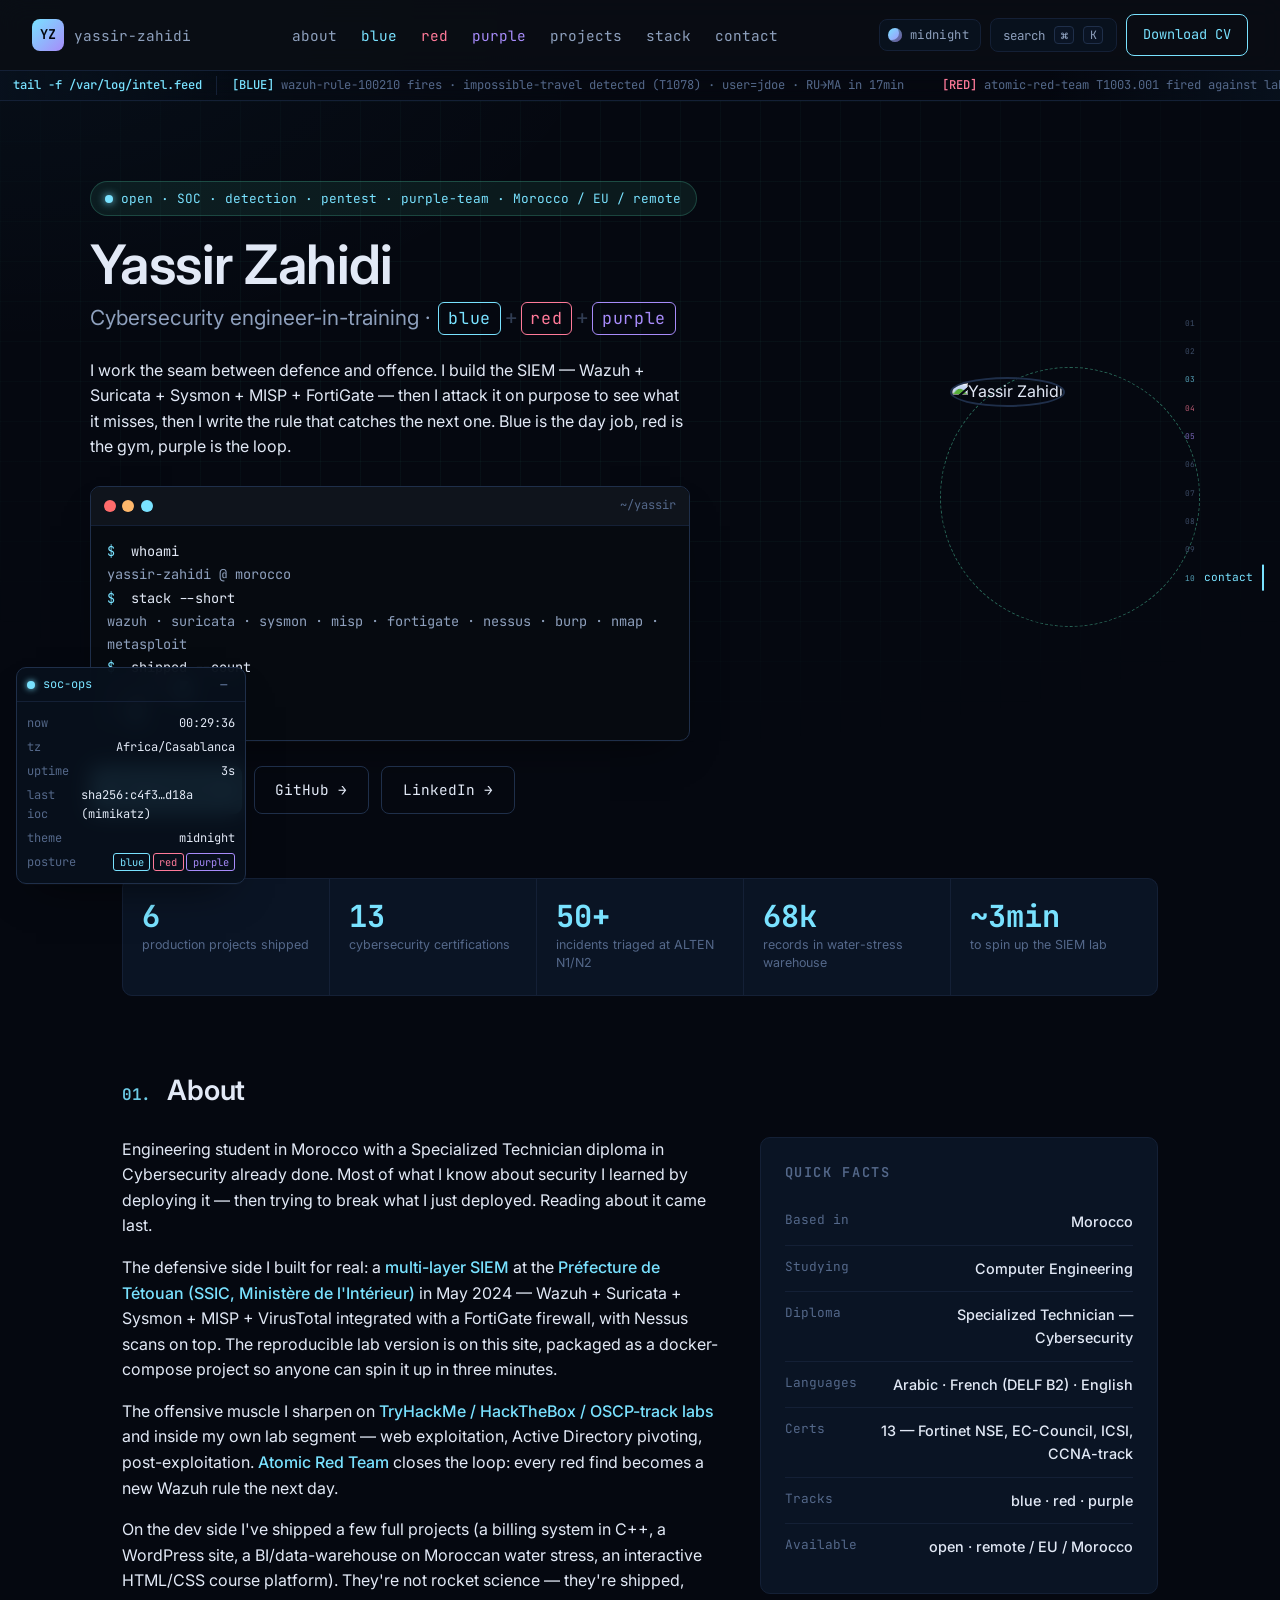
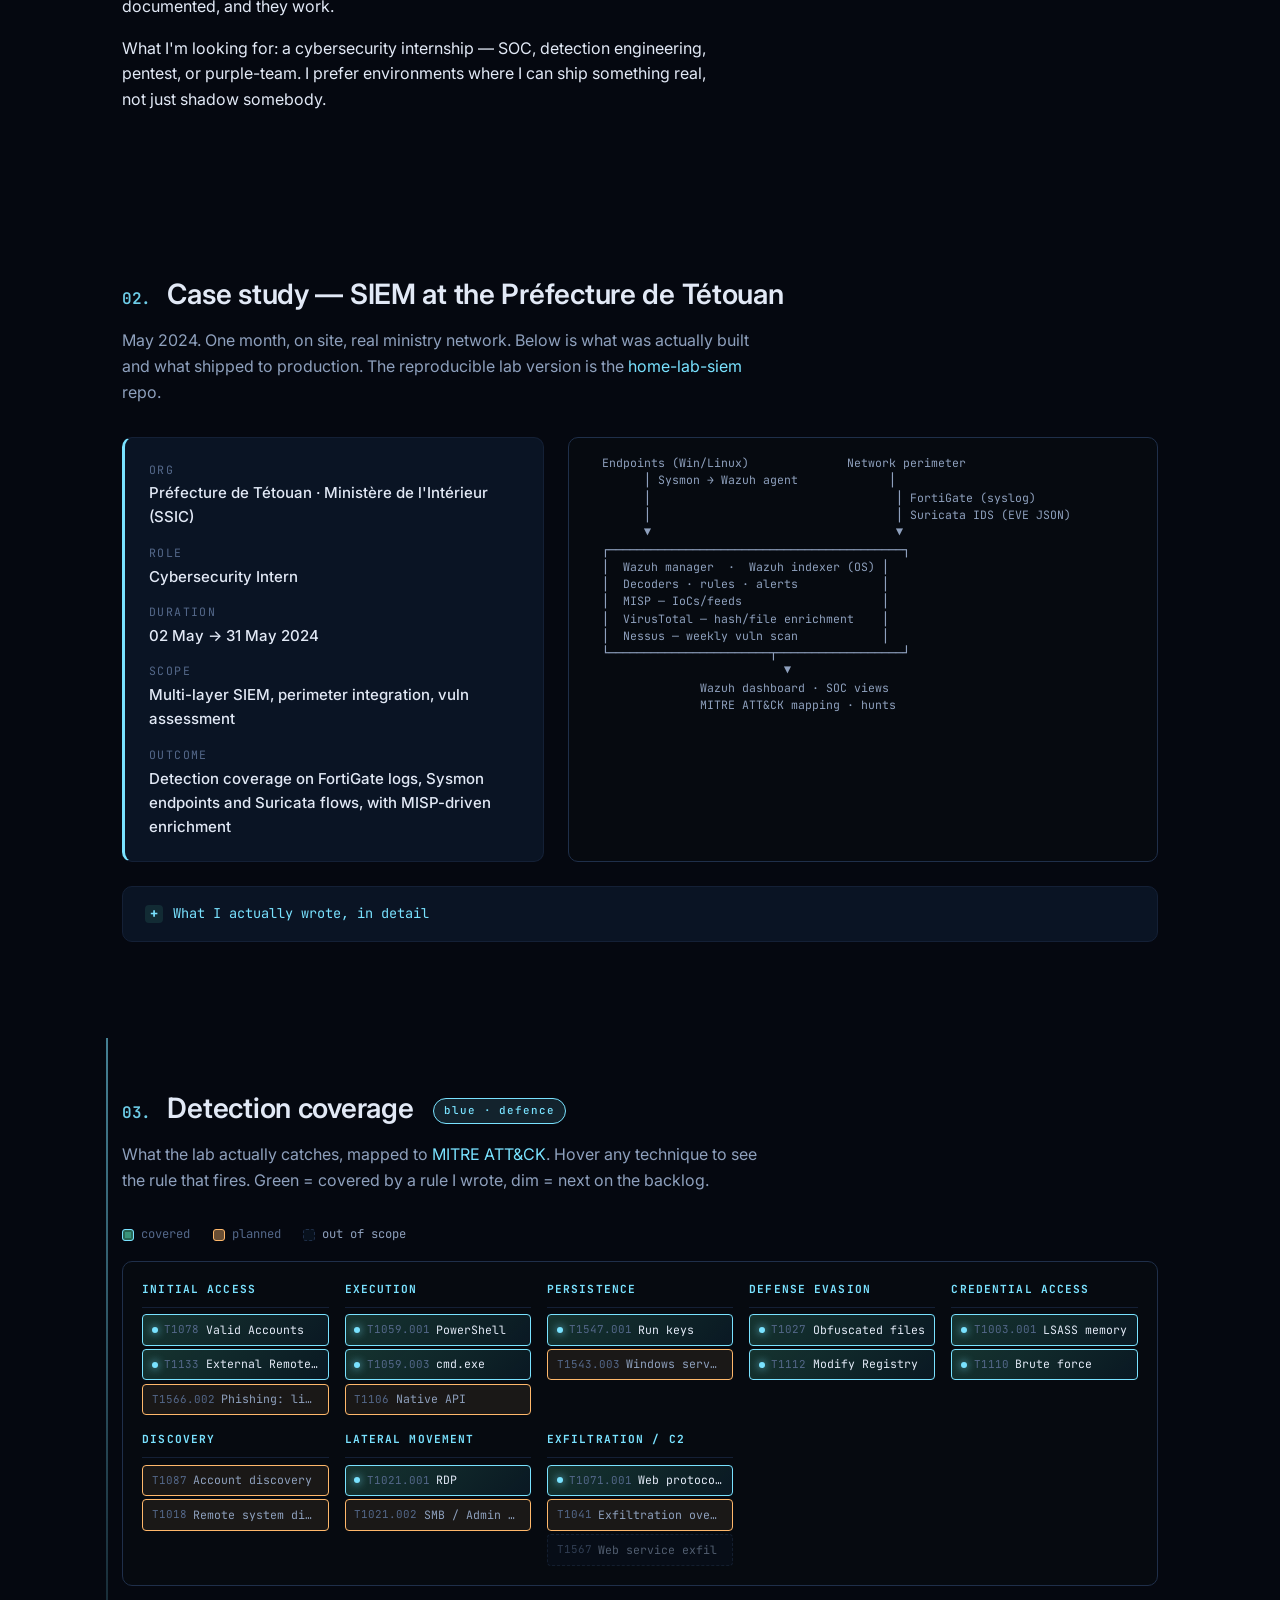
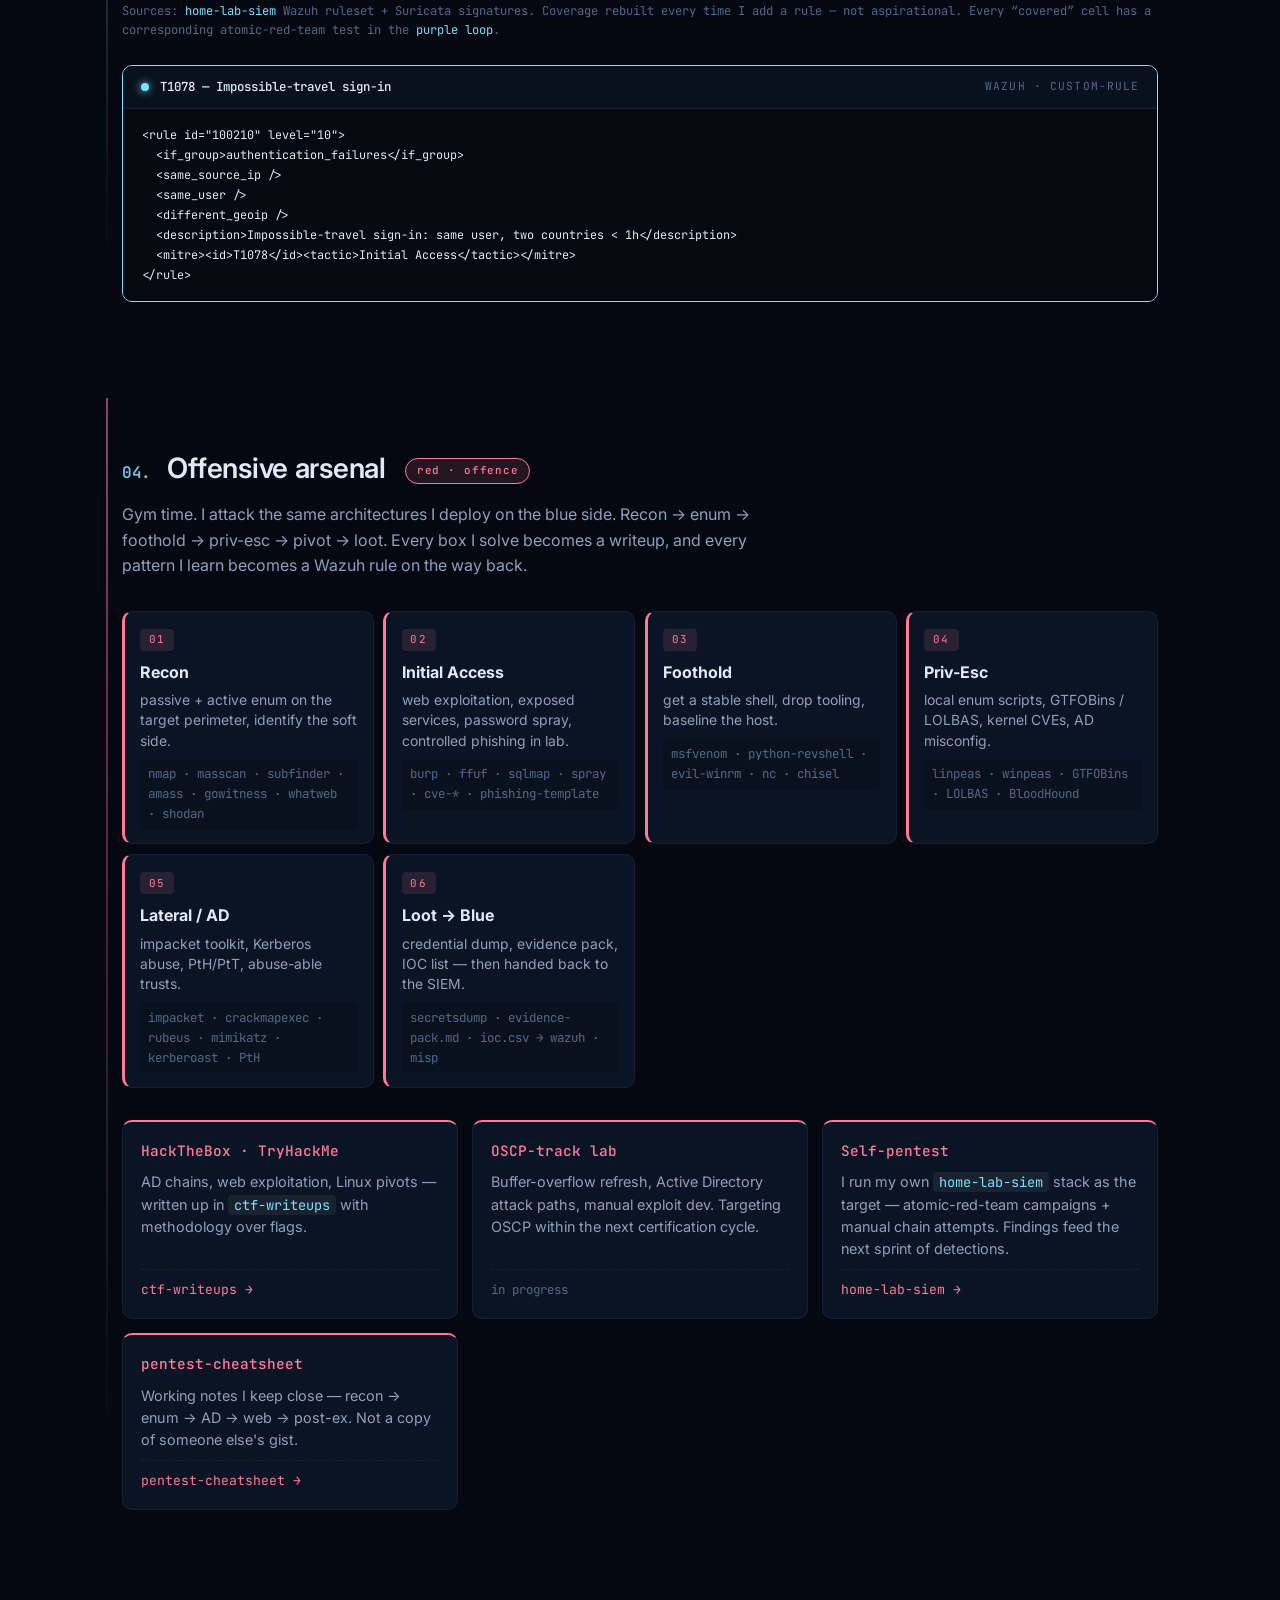
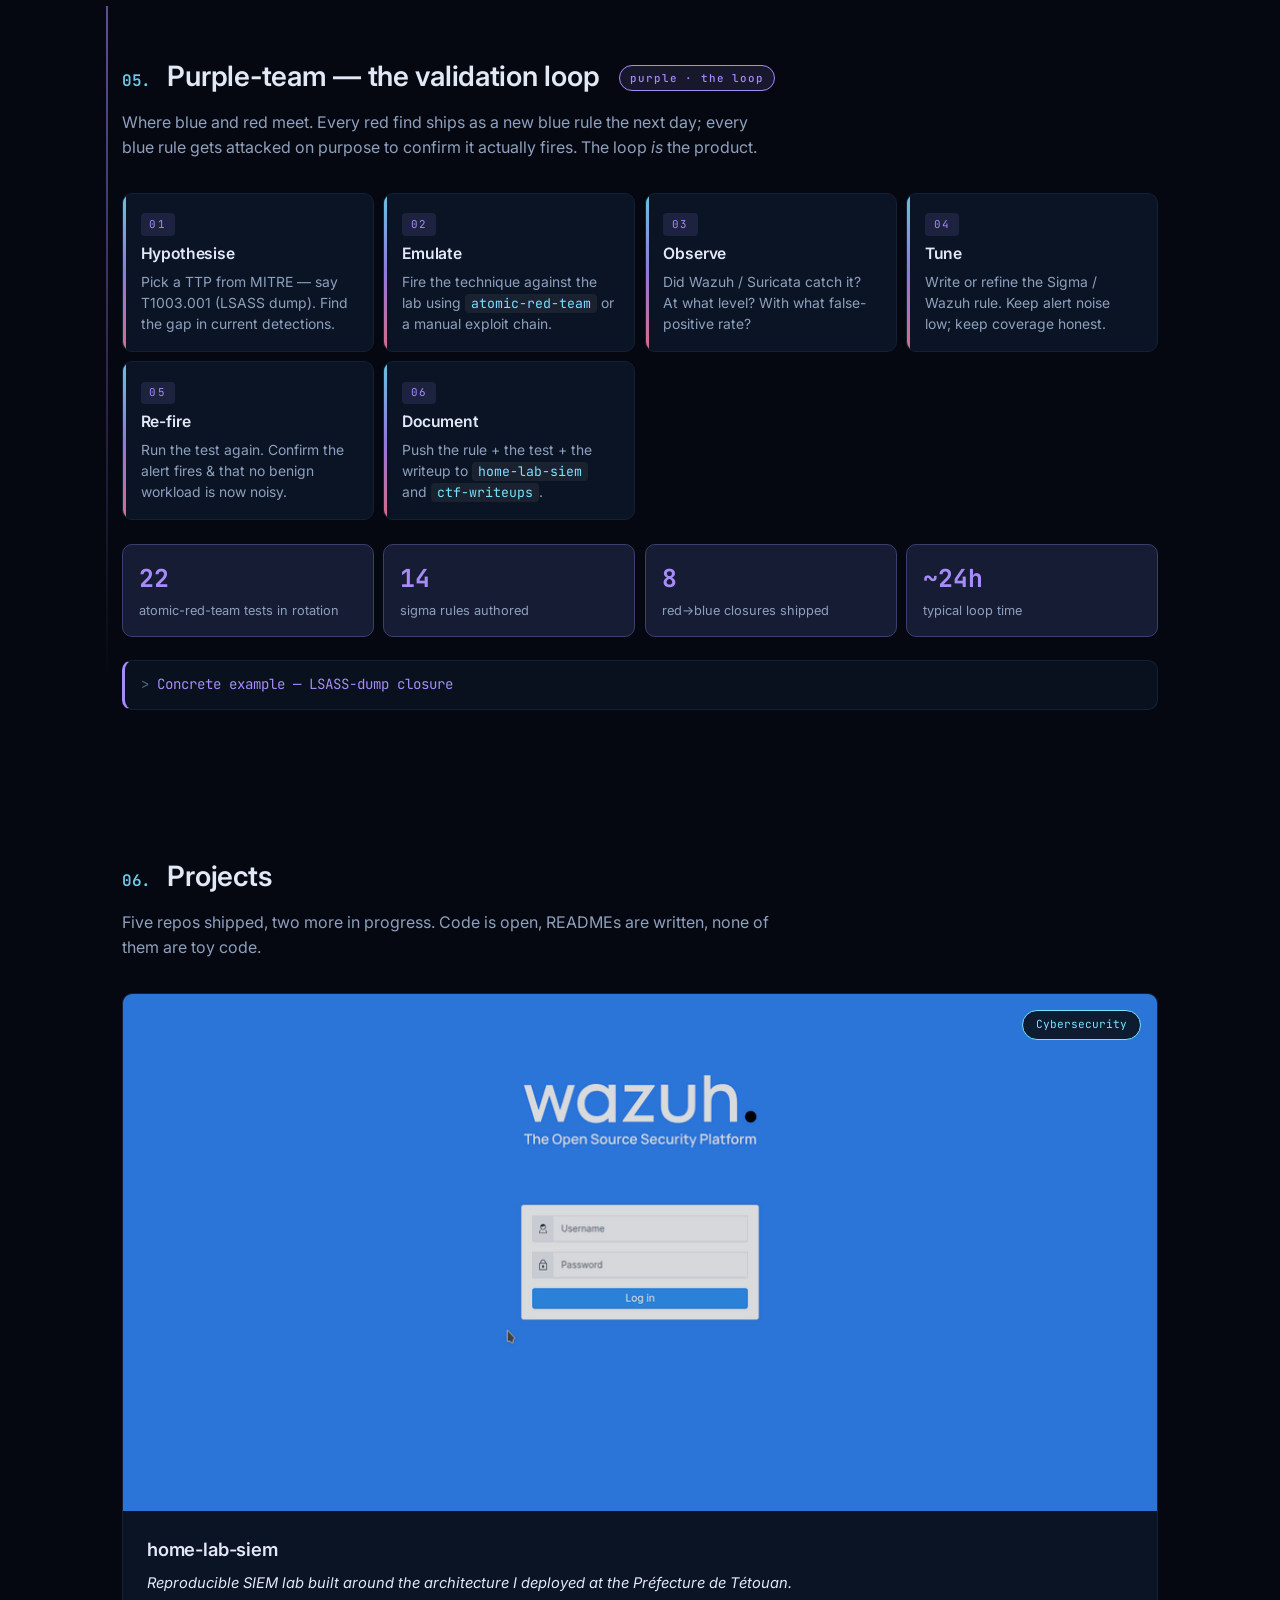
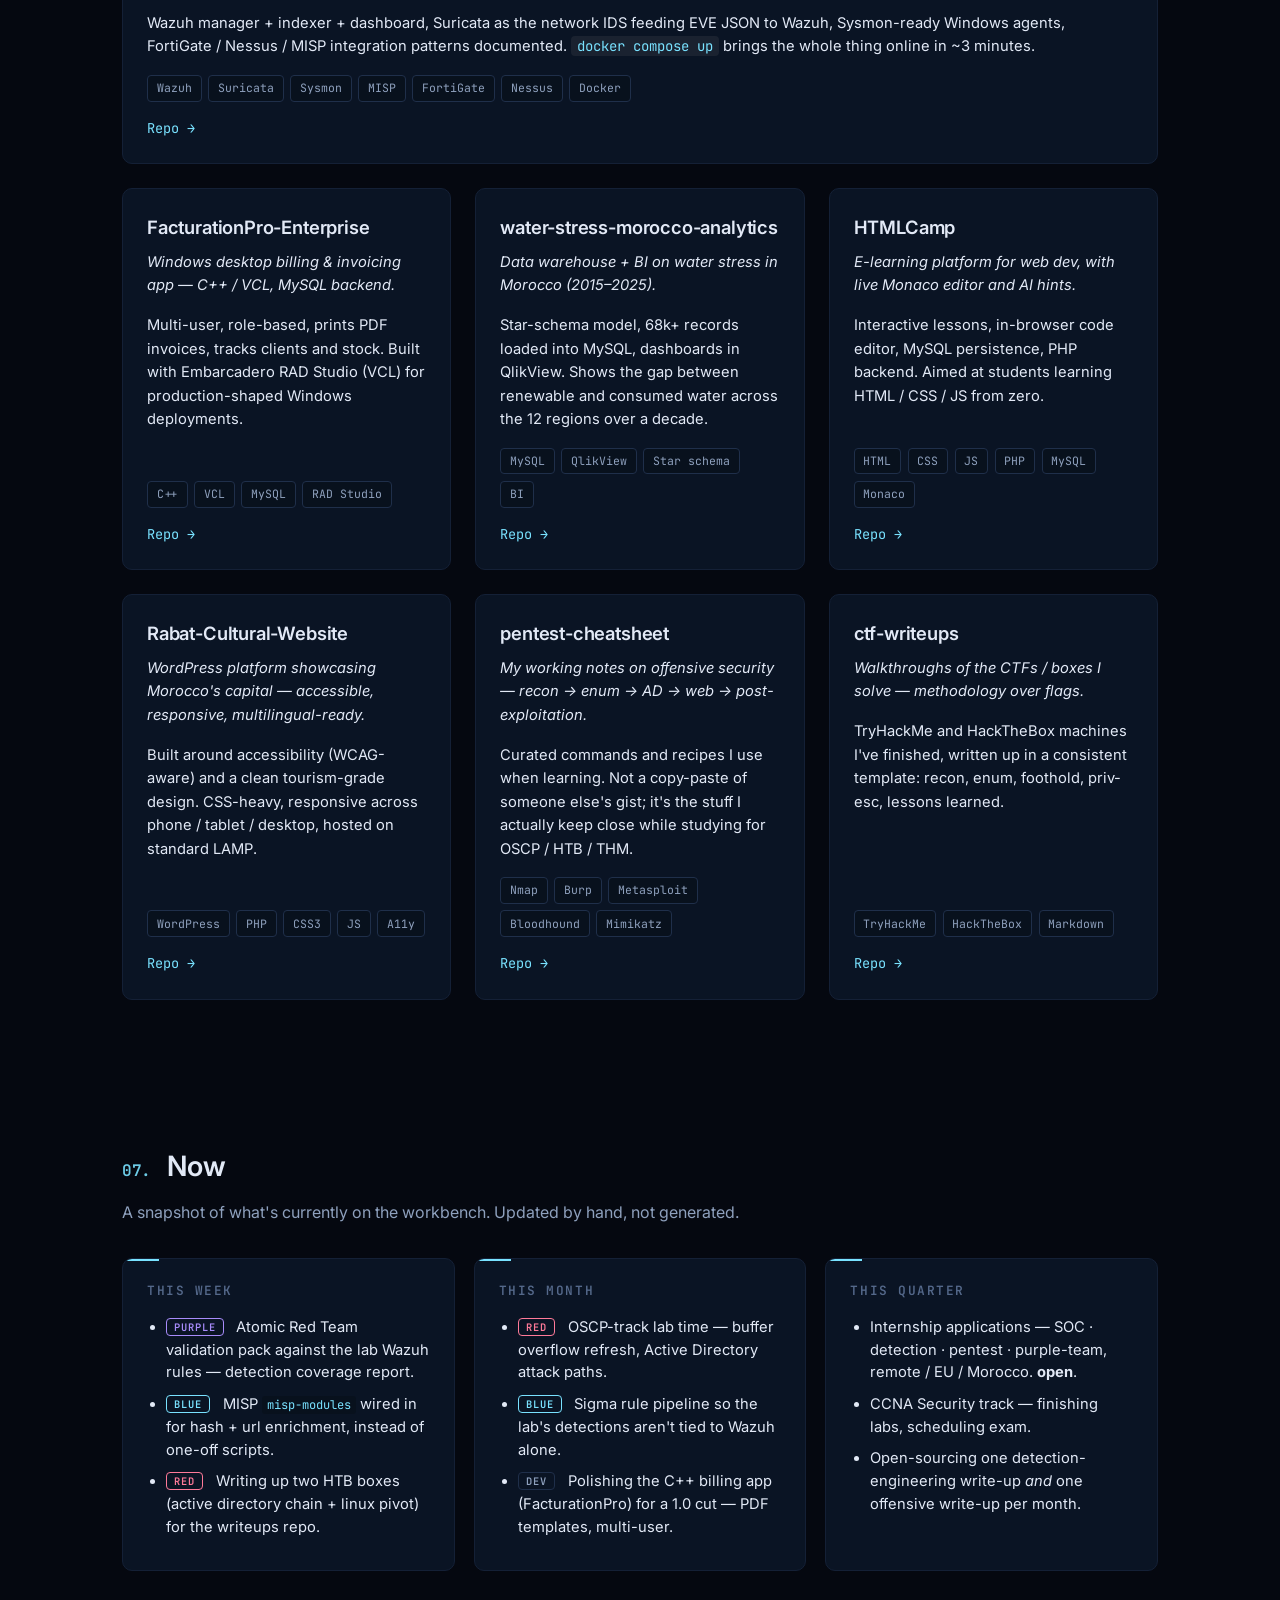
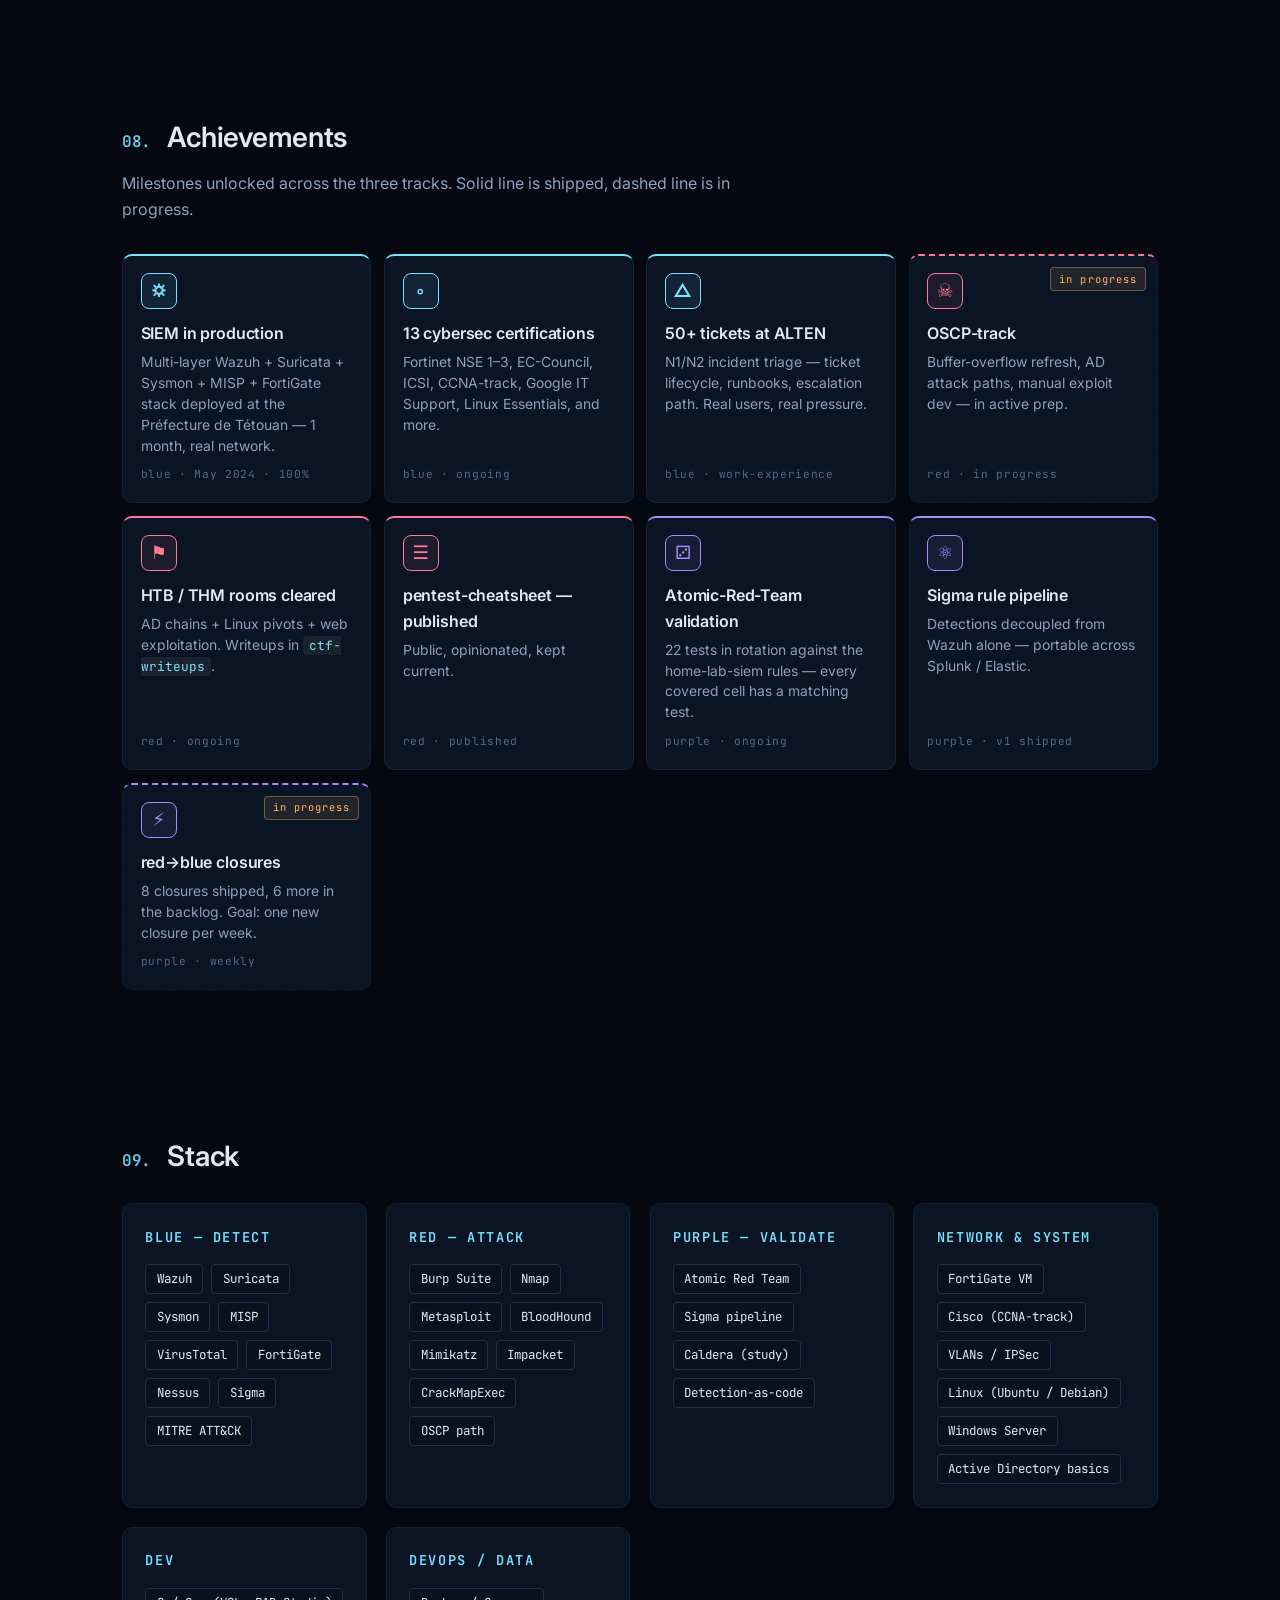
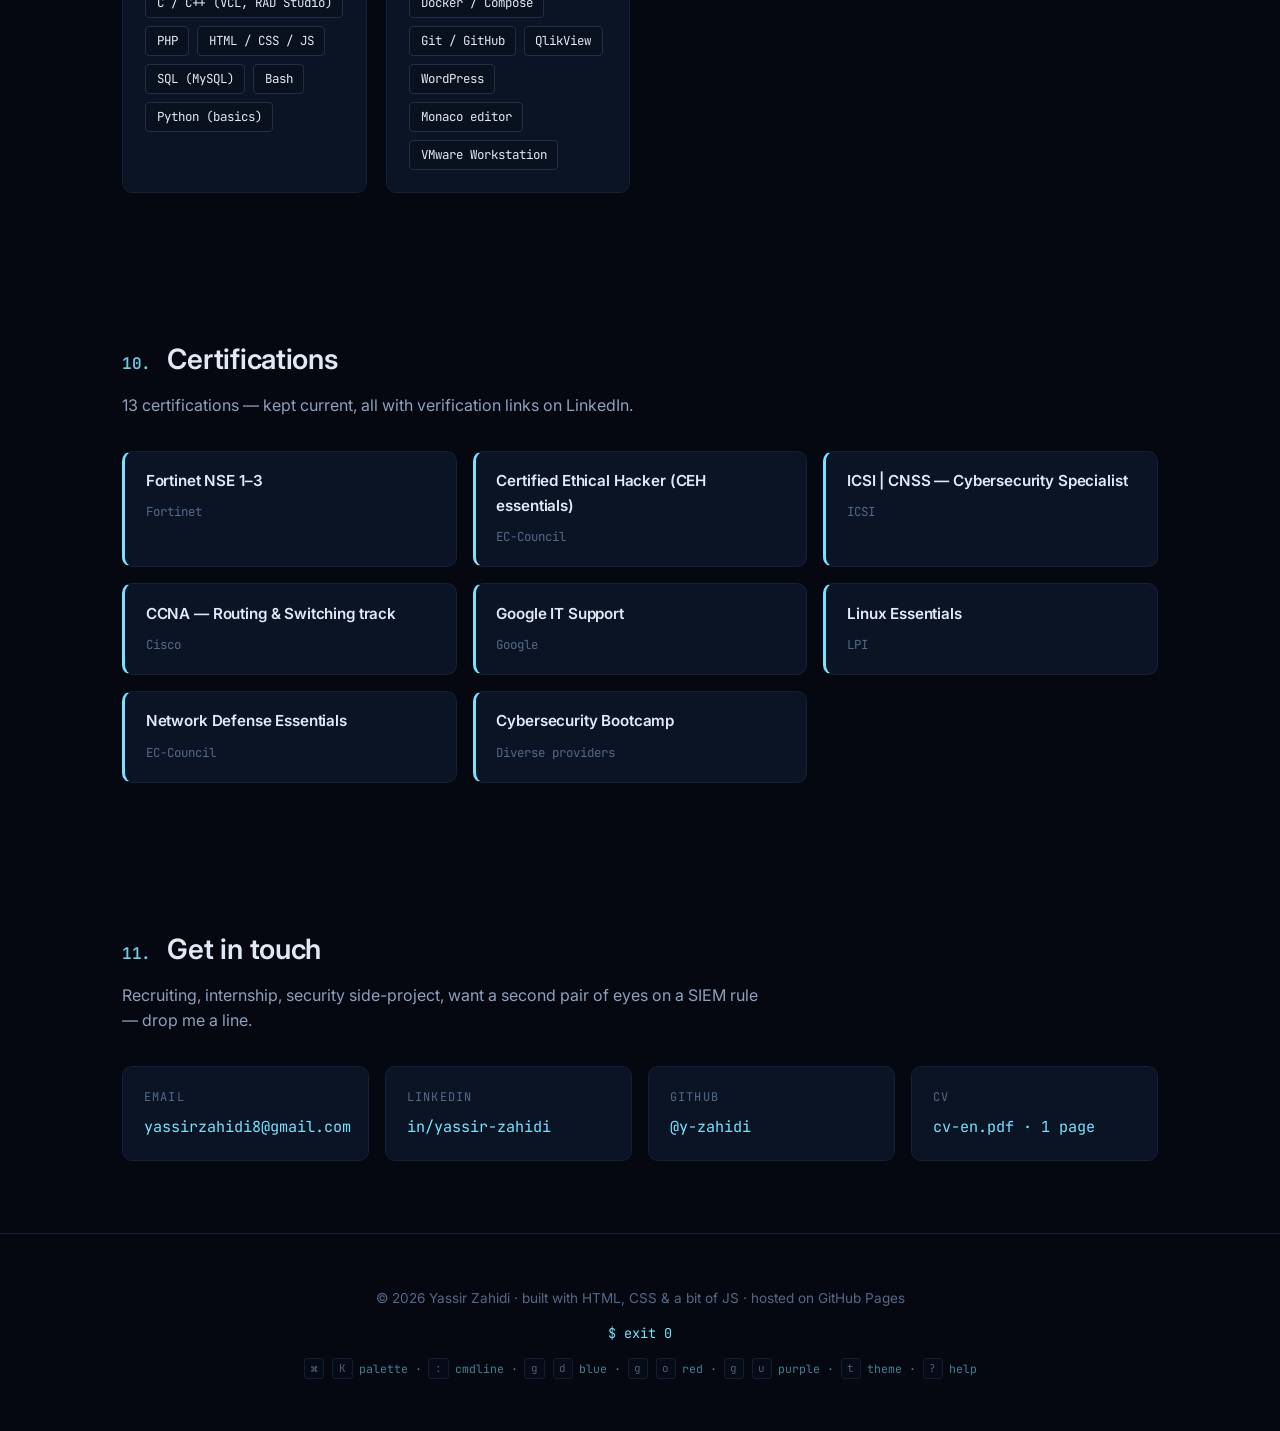
==== index.html @ 45e5bdad "feat(portfolio): v2 — blue + red + purple Widen the role framing and rebuild the site around three t" ====
<!doctype html>
<html lang="en">
<head>
  <meta charset="utf-8" />
  <meta name="viewport" content="width=device-width,initial-scale=1" />
  <title>Yassir Zahidi — Cybersecurity · blue + red + purple</title>
  <meta name="description" content="Cybersecurity engineer-in-training. I build reproducible SIEM labs (Wazuh · Suricata · Sysmon · MISP · FortiGate) and then attack them on purpose with TryHackMe / HackTheBox / atomic-red-team to harden the rules. Open to a SOC / detection-engineering / pentest / purple-team internship." />
  <meta name="author" content="Yassir Zahidi" />
  <meta name="keywords" content="Yassir Zahidi, cybersecurity, SOC analyst, detection engineering, pentest, red team, purple team, SIEM, Wazuh, Suricata, FortiGate, Sysmon, MISP, atomic red team, OSCP, TryHackMe, HackTheBox, MITRE ATT&CK, Morocco, ISMO, Préfecture de Tétouan" />
  <meta name="theme-color" content="#0a0e14" />
  <meta name="color-scheme" content="dark" />
  <meta name="robots" content="index, follow, max-image-preview:large" />
  <meta name="googlebot" content="index, follow" />
  <link rel="canonical" href="https://y-zahidi.github.io/" />
  <link rel="icon" type="image/svg+xml" href="assets/favicon.svg" />
  <link rel="alternate icon" href="assets/favicon.svg" />
  <link rel="apple-touch-icon" href="assets/og-image.png" />
  <link rel="sitemap" type="application/xml" href="sitemap.xml" />
  <link rel="alternate" type="application/json" href="resume.json" title="Résumé (JSON Resume schema)" />
  <link rel="me" href="https://github.com/y-zahidi" />
  <link rel="me" href="https://www.linkedin.com/in/yassir-zahidi/" />

  <!-- Open Graph -->
  <meta property="og:type" content="website" />
  <meta property="og:site_name" content="Yassir Zahidi — Portfolio" />
  <meta property="og:title" content="Yassir Zahidi — Cybersecurity · blue + red + purple" />
  <meta property="og:description" content="SOC · detection engineering · pentest · purple-team. I build the SIEM (Wazuh + Suricata + Sysmon + MISP + FortiGate), then I attack it on purpose to see what it misses. Open to internships." />
  <meta property="og:url" content="https://y-zahidi.github.io/" />
  <meta property="og:locale" content="en_US" />
  <meta property="og:locale:alternate" content="fr_FR" />
  <meta property="og:image" content="https://y-zahidi.github.io/assets/og.svg" />
  <meta property="og:image:secure_url" content="https://y-zahidi.github.io/assets/og.svg" />
  <meta property="og:image:type" content="image/svg+xml" />
  <meta property="og:image:width" content="1200" />
  <meta property="og:image:height" content="630" />
  <meta property="og:image:alt" content="Yassir Zahidi — cybersecurity engineer-in-training · blue + red + purple — SOC, detection engineering, pentest. Stack: Wazuh, Suricata, Sysmon, MISP, FortiGate." />

  <!-- Twitter / X -->
  <meta name="twitter:card" content="summary_large_image" />
  <meta name="twitter:title" content="Yassir Zahidi — Cybersecurity · blue + red + purple" />
  <meta name="twitter:description" content="SOC · detection · pentest · purple-team. Build the SIEM, then attack it. Wazuh · Suricata · Sysmon · MISP · FortiGate. Open to internships." />
  <meta name="twitter:image" content="https://y-zahidi.github.io/assets/og.svg" />
  <meta name="twitter:image:alt" content="Yassir Zahidi portfolio cover — dark cybersec aesthetic, accent #5cf2c1." />

  <!-- Performance hints -->
  <link rel="preconnect" href="https://fonts.googleapis.com" />
  <link rel="preconnect" href="https://fonts.gstatic.com" crossorigin />
  <link rel="dns-prefetch" href="https://github.com" />
  <link rel="dns-prefetch" href="https://img.shields.io" />
  <link rel="preload" as="image" href="assets/og.svg" />
  <link href="https://fonts.googleapis.com/css2?family=Inter:wght@300;400;500;600;700&family=JetBrains+Mono:wght@400;500;700&display=swap" rel="stylesheet" />
  <link rel="stylesheet" href="assets/style.css" />

  <!-- Structured data — schema.org Person + WebSite -->
  <script type="application/ld+json">
  {
    "@context": "https://schema.org",
    "@graph": [
      {
        "@type": "Person",
        "@id": "https://y-zahidi.github.io/#yassir",
        "name": "Yassir Zahidi",
        "givenName": "Yassir",
        "familyName": "Zahidi",
        "jobTitle": "Cybersecurity engineer-in-training — SOC · detection engineering · pentest · purple-team",
        "url": "https://y-zahidi.github.io/",
        "image": "https://y-zahidi.github.io/assets/og-image.png",
        "email": "mailto:yassirzahidi8@gmail.com",
        "sameAs": [
          "https://github.com/y-zahidi",
          "https://www.linkedin.com/in/yassir-zahidi/"
        ],
        "knowsAbout": [
          "SIEM", "Wazuh", "Suricata", "FortiGate", "Sysmon", "MISP",
          "Nessus", "Docker", "Atomic Red Team", "Sigma", "MITRE ATT&CK",
          "blue team", "detection engineering", "SOC analysis", "incident response",
          "red team", "penetration testing", "Active Directory attack paths",
          "purple team", "adversary emulation", "detection-as-code",
          "OSCP", "TryHackMe", "HackTheBox"
        ],
        "alumniOf": {
          "@type": "EducationalOrganization",
          "name": "ISMO Tétouan"
        },
        "address": {
          "@type": "PostalAddress",
          "addressCountry": "MA"
        }
      },
      {
        "@type": "WebSite",
        "@id": "https://y-zahidi.github.io/#site",
        "url": "https://y-zahidi.github.io/",
        "name": "Yassir Zahidi — Portfolio",
        "inLanguage": "en",
        "publisher": { "@id": "https://y-zahidi.github.io/#yassir" }
      }
    ]
  }
  </script>
</head>
<body>
  <a class="skip" href="#main">Skip to content</a>
  <div class="scroll-progress" id="scrollProgress" aria-hidden="true"></div>
  <div class="crt-overlay" id="crtOverlay" aria-hidden="true"></div>

  <!-- ───────── SOC BOOT OVERLAY (first visit only, skippable) ───────── -->
  <div class="boot" id="boot" hidden aria-hidden="true">
    <div class="boot-screen">
      <pre class="boot-banner">
yz-soc · v2.0 · blue + red + purple
----------------------------------
      </pre>
      <ul class="boot-log" id="bootLog"></ul>
      <p class="boot-skip">press <kbd>esc</kbd>, <kbd>space</kbd> or click anywhere to skip</p>
    </div>
  </div>

  <!-- Section indicator (desktop only, sticky right edge) -->
  <aside class="section-indicator" id="sectionIndicator" aria-hidden="true">
    <ol>
      <li data-target="#about"><span class="si-num">01</span><span class="si-name">about</span></li>
      <li data-target="#case"><span class="si-num">02</span><span class="si-name">case study</span></li>
      <li data-target="#detect" data-team="blue"><span class="si-num">03</span><span class="si-name">blue · detect</span></li>
      <li data-target="#offensive" data-team="red"><span class="si-num">04</span><span class="si-name">red · offensive</span></li>
      <li data-target="#purple" data-team="purple"><span class="si-num">05</span><span class="si-name">purple · loop</span></li>
      <li data-target="#projects"><span class="si-num">06</span><span class="si-name">projects</span></li>
      <li data-target="#now"><span class="si-num">07</span><span class="si-name">now</span></li>
      <li data-target="#achievements"><span class="si-num">08</span><span class="si-name">achievements</span></li>
      <li data-target="#stack"><span class="si-num">09</span><span class="si-name">stack</span></li>
      <li data-target="#contact"><span class="si-num">10</span><span class="si-name">contact</span></li>
    </ol>
  </aside>

  <header class="topbar">
    <a href="#top" class="brand" aria-label="home">
      <span class="brand-mark">YZ</span>
      <span class="brand-name">yassir-zahidi</span>
    </a>
    <nav class="nav" aria-label="primary">
      <a href="#about">about</a>
      <a href="#detect" class="nav-blue">blue</a>
      <a href="#offensive" class="nav-red">red</a>
      <a href="#purple" class="nav-purple">purple</a>
      <a href="#projects">projects</a>
      <a href="#stack">stack</a>
      <a href="#contact">contact</a>
    </nav>
    <div class="top-actions">
      <button type="button" class="theme-toggle" id="themeToggle" aria-label="Switch theme" title="Switch theme (T)">
        <span class="th-icon" aria-hidden="true"></span>
        <span class="th-label" id="themeLabel">midnight</span>
      </button>
      <button type="button" class="cmdk-trigger" id="cmdkTrigger" aria-label="Open command palette">
        <span class="cmdk-label">search</span>
        <kbd>⌘</kbd><kbd>K</kbd>
      </button>
      <a class="cv-btn" href="assets/cv-en.pdf" download>Download CV</a>
    </div>
  </header>

  <!-- ───────── COMMAND PALETTE ───────── -->
  <div class="cmdk" id="cmdk" role="dialog" aria-modal="true" aria-label="Command palette" hidden>
    <div class="cmdk-backdrop" data-cmdk-close></div>
    <div class="cmdk-panel">
      <div class="cmdk-input-wrap">
        <span class="cmdk-prompt">$</span>
        <input type="text" id="cmdkInput" autocomplete="off" placeholder="Jump to project, section, or external link…" />
        <kbd>esc</kbd>
      </div>
      <ul class="cmdk-list" id="cmdkList" role="listbox"></ul>
      <footer class="cmdk-foot">
        <span><kbd>↑</kbd><kbd>↓</kbd> navigate</span>
        <span><kbd>↵</kbd> open</span>
        <span><kbd>esc</kbd> close</span>
      </footer>
    </div>
  </div>

  <!-- ───────── THREAT-INTEL TICKER (top, scrolling) ───────── -->
  <div class="ticker" id="ticker" aria-label="threat intel ticker">
    <span class="tk-tag">tail -f /var/log/intel.feed</span>
    <div class="tk-track" id="tkTrack" aria-hidden="true">
      <span><b class="tk-blue">[BLUE]</b> wazuh-rule-100210 fires · impossible-travel detected (T1078) · user=jdoe · RU→MA in 17min</span>
      <span><b class="tk-red">[RED]</b> atomic-red-team T1003.001 fired against lab dc01 · LSASS access via comsvcs.dll · caught</span>
      <span><b class="tk-purple">[PURPLE]</b> sigma rule <code>proc_creation_win_powershell_b64.yml</code> deployed · fp-rate=0.2%</span>
      <span><b class="tk-blue">[BLUE]</b> suricata sid:9001500 · beacon to abuseintel.example.tld · host=ws-07 · isolated</span>
      <span><b class="tk-red">[RED]</b> kerberoast on lab · svc_sql ticket cracked offline in 11s · password &quot;Summer2024!&quot;</span>
      <span><b class="tk-purple">[PURPLE]</b> red→blue closure: T1558.003 added · SPN-spray detection on 4769 logs</span>
      <span><b class="tk-blue">[BLUE]</b> misp feed CIRCL-OSINT · 142 IOCs synced · 6 matched yesterday's traffic</span>
      <span><b class="tk-red">[RED]</b> htb box “Authority” · ESC1 + esc cert template · owned in 38min · writeup queued</span>
      <span><b class="tk-purple">[PURPLE]</b> playbook drilled · LSASS dump → sysmon ev10 → wazuh 100620 → isolation in &lt;90s</span>
    </div>
  </div>

  <main id="main">
    <!-- ───────── HERO ───────── -->
    <section id="top" class="hero">
      <div class="hero-grid"></div>
      <div class="hero-inner">
        <div class="hero-text">
          <p class="kicker"><span class="dot"></span>open · SOC · detection · pentest · purple-team · Morocco / EU / remote</p>
          <h1>
            Yassir Zahidi
          </h1>
          <p class="role">
            Cybersecurity engineer-in-training &middot;
            <span class="role-tag blue">blue</span><span class="role-plus">+</span><span class="role-tag red">red</span><span class="role-plus">+</span><span class="role-tag purple">purple</span>
          </p>
          <p class="lead">
            I work the seam between defence and offence. I build the SIEM — Wazuh + Suricata + Sysmon + MISP + FortiGate — then I attack it on purpose to see what it misses, then I write the rule that catches the next one. Blue is the day job, red is the gym, purple is the loop.
          </p>
          <div class="terminal" id="heroTerminal" aria-hidden="true">
            <div class="term-bar">
              <span></span><span></span><span></span>
              <em>~/yassir</em>
            </div>
            <div class="term-body" id="termBody">
              <p><span class="prompt">$</span> <span class="typed" data-typed="whoami"></span></p>
              <p class="out" data-typed="yassir-zahidi @ morocco"></p>
              <p><span class="prompt">$</span> <span class="typed" data-typed="stack --short"></span></p>
              <p class="out" data-typed="wazuh · suricata · sysmon · misp · fortigate · nessus · burp · nmap · metasploit"></p>
              <p><span class="prompt">$</span> <span class="typed" data-typed="shipped --count"></span></p>
              <p class="out" data-typed="6 production projects · 13 certs · 1 SIEM deployed at the Préfecture de Tétouan"></p>
              <p><span class="prompt">$</span> <span class="typed" data-typed="looking_for"></span></p>
              <p class="out" data-typed="SOC / detection-engineering / pentest / purple-team internship — open"><span class="cursor">&#9608;</span></p>
            </div>
          </div>
          <div class="hero-cta">
            <a class="btn primary" href="#projects">See projects</a>
            <a class="btn ghost" href="https://github.com/y-zahidi" target="_blank" rel="noopener">GitHub →</a>
            <a class="btn ghost" href="https://www.linkedin.com/in/yassir-zahidi/" target="_blank" rel="noopener">LinkedIn →</a>
          </div>
        </div>
        <div class="hero-photo">
          <img src="https://github.com/y-zahidi.png?size=400" alt="Yassir Zahidi" loading="eager" />
          <div class="photo-ring"></div>
        </div>
      </div>
    </section>

    <!-- ───────── STATS ───────── -->
    <section class="stats-strip" aria-label="key numbers">
      <div class="stats-grid">
        <div class="stat"><span class="stat-num" data-count="6">0</span><span class="stat-label">production projects shipped</span></div>
        <div class="stat"><span class="stat-num" data-count="13">0</span><span class="stat-label">cybersecurity certifications</span></div>
        <div class="stat"><span class="stat-num" data-count="50" data-suffix="+">0</span><span class="stat-label">incidents triaged at ALTEN N1/N2</span></div>
        <div class="stat"><span class="stat-num" data-count="68" data-suffix="k">0</span><span class="stat-label">records in water-stress warehouse</span></div>
        <div class="stat"><span class="stat-num" data-count="3" data-prefix="~" data-suffix="min">0</span><span class="stat-label">to spin up the SIEM lab</span></div>
      </div>
    </section>

    <!-- ───────── ABOUT ───────── -->
    <section id="about" class="section">
      <h2><span class="num">01.</span> About</h2>
      <div class="about-grid">
        <div class="about-text">
          <p>
            Engineering student in Morocco with a Specialized Technician diploma in Cybersecurity already done. Most of what I know about security I learned by deploying it — then trying to break what I just deployed. Reading about it came last.
          </p>
          <p>
            The defensive side I built for real: a <strong>multi-layer SIEM</strong> at the <strong>Préfecture de Tétouan (SSIC, Ministère de l'Intérieur)</strong> in May 2024 — Wazuh + Suricata + Sysmon + MISP + VirusTotal integrated with a FortiGate firewall, with Nessus scans on top. The reproducible lab version is on this site, packaged as a docker-compose project so anyone can spin it up in three minutes.
          </p>
          <p>
            The offensive muscle I sharpen on <strong>TryHackMe / HackTheBox / OSCP-track labs</strong> and inside my own lab segment — web exploitation, Active Directory pivoting, post-exploitation. <strong>Atomic Red Team</strong> closes the loop: every red find becomes a new Wazuh rule the next day.
          </p>
          <p>
            On the dev side I've shipped a few full projects (a billing system in C++, a WordPress site, a BI/data-warehouse on Moroccan water stress, an interactive HTML/CSS course platform). They're not rocket science — they're shipped, documented, and they work.
          </p>
          <p>
            What I'm looking for: a cybersecurity internship — SOC, detection engineering, pentest, or purple-team. I prefer environments where I can ship something real, not just shadow somebody.
          </p>
        </div>
        <aside class="about-card">
          <h3>Quick facts</h3>
          <ul>
            <li><span>Based in</span><strong>Morocco</strong></li>
            <li><span>Studying</span><strong>Computer Engineering</strong></li>
            <li><span>Diploma</span><strong>Specialized Technician — Cybersecurity</strong></li>
            <li><span>Languages</span><strong>Arabic · French (DELF B2) · English</strong></li>
            <li><span>Certs</span><strong>13 — Fortinet NSE, EC-Council, ICSI, CCNA-track</strong></li>
            <li><span>Tracks</span><strong>blue · red · purple</strong></li>
            <li><span>Available</span><strong>open · remote / EU / Morocco</strong></li>
          </ul>
        </aside>
      </div>
    </section>

    <!-- ───────── CASE STUDY ───────── -->
    <section id="case" class="section">
      <h2 id="case-h"><span class="num">02.</span> Case study — SIEM at the Préfecture de Tétouan</h2>
      <p class="section-lead">May 2024. One month, on site, real ministry network. Below is what was actually built and what shipped to production. The reproducible lab version is the <a href="https://github.com/y-zahidi/home-lab-siem">home-lab-siem</a> repo.</p>
      <div class="case-grid">
        <div class="case-meta">
          <div class="case-row"><span>Org</span><strong>Préfecture de Tétouan · Ministère de l'Intérieur (SSIC)</strong></div>
          <div class="case-row"><span>Role</span><strong>Cybersecurity Intern</strong></div>
          <div class="case-row"><span>Duration</span><strong>02 May → 31 May 2024</strong></div>
          <div class="case-row"><span>Scope</span><strong>Multi-layer SIEM, perimeter integration, vuln assessment</strong></div>
          <div class="case-row"><span>Outcome</span><strong>Detection coverage on FortiGate logs, Sysmon endpoints and Suricata flows, with MISP-driven enrichment</strong></div>
        </div>
        <div class="case-arch" aria-label="Architecture diagram">
<pre>
  Endpoints (Win/Linux)              Network perimeter
        │ Sysmon → Wazuh agent             │
        │                                   │ FortiGate (syslog)
        │                                   │ Suricata IDS (EVE JSON)
        ▼                                   ▼
  ┌──────────────────────────────────────────┐
  │  Wazuh manager  ·  Wazuh indexer (OS) │
  │  Decoders · rules · alerts            │
  │  MISP — IoCs/feeds                    │
  │  VirusTotal — hash/file enrichment    │
  │  Nessus — weekly vuln scan            │
  └───────────────────────┬──────────────────┘
                            ▼
                Wazuh dashboard · SOC views
                MITRE ATT&amp;CK mapping · hunts
</pre>
        </div>
      </div>
      <details class="case-deep">
        <summary>What I actually wrote, in detail</summary>
        <div class="case-deep-body">
          <h3>Detection</h3>
          <ul>
            <li>Custom Wazuh decoder + rules for FortiGate <code>traffic</code> and <code>event</code> logs (failed VPN, geo-anomaly, admin login outside hours).</li>
            <li>Sysmon channel pulled in via the Wazuh agent on Windows endpoints (process create / network connect / image load).</li>
            <li>Suricata in IDS mode, EVE JSON tailed by Wazuh → alerts mapped to MITRE ATT&amp;CK techniques.</li>
          </ul>
          <h3>Enrichment</h3>
          <ul>
            <li>MISP feeds (CIRCL, Abuse.ch) syncing IoCs every 6h; Wazuh integration script tagging alerts with matching threat-intel hits.</li>
            <li>VirusTotal v3 API for hash + URL lookups on suspicious download alerts.</li>
          </ul>
          <h3>Vulnerability management</h3>
          <ul>
            <li>Nessus authenticated scans on the Windows fleet, weekly cadence, results piped into the Wazuh vulnerability module.</li>
            <li>Initial penetration tests inside the lab segment — documented findings and remediation.</li>
          </ul>
          <h3>What I would change next time</h3>
          <ul>
            <li>Atomic Red Team for continuous detection validation (now in the lab repo).</li>
            <li>SOAR layer (TheHive + Cortex) to formalise incident handling.</li>
            <li>Sigma-rule pipeline so detections aren't tied to one engine.</li>
          </ul>
        </div>
      </details>
    </section>

    <!-- ───────── DETECTION COVERAGE / MITRE ATT&CK MATRIX (BLUE) ───────── -->
    <section id="detect" class="section section-team" data-team="blue">
      <h2><span class="num">03.</span> Detection coverage <span class="team-pill blue">blue · defence</span></h2>
      <p class="section-lead">
        What the lab actually catches, mapped to <a href="https://attack.mitre.org/" target="_blank" rel="noopener">MITRE ATT&amp;CK</a>. Hover any technique to see the rule that fires. Green = covered by a rule I wrote, dim = next on the backlog.
      </p>

      <div class="matrix-wrap">
        <div class="matrix-legend" aria-hidden="true">
          <span class="lg covered"><i></i> covered</span>
          <span class="lg planned"><i></i> planned</span>
          <span class="lg out"><i></i> out of scope</span>
        </div>

        <div class="matrix" id="attMatrix" role="table" aria-label="MITRE ATT&CK detection coverage">
          <!-- Tactic columns rendered by JS for keyboard nav + tooltip -->
        </div>

        <p class="matrix-foot">
          Sources: <a href="https://github.com/y-zahidi/home-lab-siem">home-lab-siem</a> Wazuh ruleset + Suricata signatures. Coverage rebuilt every time I add a rule — not aspirational. Every “covered” cell has a corresponding atomic-red-team test in the <a href="#purple">purple loop</a>.
        </p>
      </div>

      <!-- Live rule preview, rotates through covered techniques -->
      <div class="rule-preview" id="rulePreview" aria-live="polite">
        <div class="rp-bar">
          <span class="rp-dot"></span>
          <span class="rp-title" id="rpTitle">T1078 — Valid Accounts</span>
          <span class="rp-tag" id="rpTag">wazuh · custom-rule</span>
        </div>
        <pre class="rp-body" id="rpBody"><code>&lt;rule id="100210" level="10"&gt;
  &lt;if_group&gt;authentication_failures&lt;/if_group&gt;
  &lt;same_source_ip /&gt;
  &lt;same_user /&gt;
  &lt;different_geoip /&gt;
  &lt;description&gt;Impossible-travel sign-in: same user, two countries &lt; 1h&lt;/description&gt;
  &lt;mitre&gt;
    &lt;id&gt;T1078&lt;/id&gt;
    &lt;tactic&gt;Initial Access&lt;/tactic&gt;
  &lt;/mitre&gt;
&lt;/rule&gt;</code></pre>
      </div>
    </section>

    <!-- ───────── OFFENSIVE ARSENAL (RED) ───────── -->
    <section id="offensive" class="section section-team" data-team="red">
      <h2><span class="num">04.</span> Offensive arsenal <span class="team-pill red">red · offence</span></h2>
      <p class="section-lead">Gym time. I attack the same architectures I deploy on the blue side. Recon → enum → foothold → priv-esc → pivot → loot. Every box I solve becomes a writeup, and every pattern I learn becomes a Wazuh rule on the way back.</p>

      <ol class="killchain" aria-label="Cyber kill chain phases">
        <li>
          <span class="kc-num">01</span>
          <strong>Recon</strong>
          <p>passive + active enum on the target perimeter, identify the soft side.</p>
          <code>nmap · masscan · subfinder · amass · gowitness · whatweb · shodan</code>
        </li>
        <li>
          <span class="kc-num">02</span>
          <strong>Initial Access</strong>
          <p>web exploitation, exposed services, password spray, controlled phishing in lab.</p>
          <code>burp · ffuf · sqlmap · spray · cve-* · phishing-template</code>
        </li>
        <li>
          <span class="kc-num">03</span>
          <strong>Foothold</strong>
          <p>get a stable shell, drop tooling, baseline the host.</p>
          <code>msfvenom · python-revshell · evil-winrm · nc · chisel</code>
        </li>
        <li>
          <span class="kc-num">04</span>
          <strong>Priv-Esc</strong>
          <p>local enum scripts, GTFOBins / LOLBAS, kernel CVEs, AD misconfig.</p>
          <code>linpeas · winpeas · GTFOBins · LOLBAS · BloodHound</code>
        </li>
        <li>
          <span class="kc-num">05</span>
          <strong>Lateral / AD</strong>
          <p>impacket toolkit, Kerberos abuse, PtH/PtT, abuse-able trusts.</p>
          <code>impacket · crackmapexec · rubeus · mimikatz · kerberoast · PtH</code>
        </li>
        <li>
          <span class="kc-num">06</span>
          <strong>Loot → Blue</strong>
          <p>credential dump, evidence pack, IOC list — then handed back to the SIEM.</p>
          <code>secretsdump · evidence-pack.md · ioc.csv → wazuh · misp</code>
        </li>
      </ol>

      <div class="offensive-grid">
        <article class="off-card">
          <header><span>HackTheBox · TryHackMe</span></header>
          <p>AD chains, web exploitation, Linux pivots — written up in <code>ctf-writeups</code> with methodology over flags.</p>
          <footer><a href="https://github.com/y-zahidi/ctf-writeups" target="_blank" rel="noopener">ctf-writeups →</a></footer>
        </article>
        <article class="off-card">
          <header><span>OSCP-track lab</span></header>
          <p>Buffer-overflow refresh, Active Directory attack paths, manual exploit dev. Targeting OSCP within the next certification cycle.</p>
          <footer><span class="off-meta">in progress</span></footer>
        </article>
        <article class="off-card">
          <header><span>Self-pentest</span></header>
          <p>I run my own <code>home-lab-siem</code> stack as the target — atomic-red-team campaigns + manual chain attempts. Findings feed the next sprint of detections.</p>
          <footer><a href="https://github.com/y-zahidi/home-lab-siem" target="_blank" rel="noopener">home-lab-siem →</a></footer>
        </article>
        <article class="off-card">
          <header><span>pentest-cheatsheet</span></header>
          <p>Working notes I keep close — recon → enum → AD → web → post-ex. Not a copy of someone else's gist.</p>
          <footer><a href="https://github.com/y-zahidi/pentest-cheatsheet" target="_blank" rel="noopener">pentest-cheatsheet →</a></footer>
        </article>
      </div>
    </section>

    <!-- ───────── PURPLE-TEAM VALIDATION LOOP ───────── -->
    <section id="purple" class="section section-team" data-team="purple">
      <h2><span class="num">05.</span> Purple-team — the validation loop <span class="team-pill purple">purple · the loop</span></h2>
      <p class="section-lead">Where blue and red meet. Every red find ships as a new blue rule the next day; every blue rule gets attacked on purpose to confirm it actually fires. The loop <em>is</em> the product.</p>

      <ol class="purple-loop" aria-label="Purple-team validation cycle">
        <li><span class="pl-num">01</span><h4>Hypothesise</h4><p>Pick a TTP from MITRE — say T1003.001 (LSASS dump). Find the gap in current detections.</p></li>
        <li><span class="pl-num">02</span><h4>Emulate</h4><p>Fire the technique against the lab using <code>atomic-red-team</code> or a manual exploit chain.</p></li>
        <li><span class="pl-num">03</span><h4>Observe</h4><p>Did Wazuh / Suricata catch it? At what level? With what false-positive rate?</p></li>
        <li><span class="pl-num">04</span><h4>Tune</h4><p>Write or refine the Sigma / Wazuh rule. Keep alert noise low; keep coverage honest.</p></li>
        <li><span class="pl-num">05</span><h4>Re-fire</h4><p>Run the test again. Confirm the alert fires &amp; that no benign workload is now noisy.</p></li>
        <li><span class="pl-num">06</span><h4>Document</h4><p>Push the rule + the test + the writeup to <code>home-lab-siem</code> and <code>ctf-writeups</code>.</p></li>
      </ol>

      <div class="purple-stats" aria-label="Validation metrics">
        <div class="ps-card"><span class="ps-num">22</span><span class="ps-lbl">atomic-red-team tests in rotation</span></div>
        <div class="ps-card"><span class="ps-num">14</span><span class="ps-lbl">sigma rules authored</span></div>
        <div class="ps-card"><span class="ps-num">8</span><span class="ps-lbl">red→blue closures shipped</span></div>
        <div class="ps-card"><span class="ps-num">~24h</span><span class="ps-lbl">typical loop time</span></div>
      </div>

      <details class="purple-deep">
        <summary>Concrete example — LSASS-dump closure</summary>
        <div class="purple-deep-body">
          <p><strong>Hypothesis:</strong> if a red operator dumps LSASS via <code>comsvcs.dll</code>, current rules might miss it (no .exe touches lsass.exe).</p>
          <p><strong>Emulation:</strong> Atomic Red Team test <code>T1003.001 → atomic-2</code> — <code>rundll32 comsvcs.dll, MiniDump &lt;pid&gt; out.dmp full</code>.</p>
          <p><strong>Observed:</strong> sysmon Event 10 fires (process access lsass.exe), but base wazuh ruleset only flags Event 1 by image name. Miss.</p>
          <p><strong>Tune:</strong> wrote rule <code>100620</code> matching Event 10 + <code>granted_access</code> mask <code>0x10|0x1410|0x1010</code> on <code>lsass.exe</code>.</p>
          <p><strong>Re-fire:</strong> alert level=14, MTTD &lt;30s, no false positives over a week of normal workload.</p>
          <p><strong>Documented:</strong> rule + atomic test + screenshots in <code>home-lab-siem/docs/closures/T1003.001.md</code>.</p>
        </div>
      </details>
    </section>

    <!-- ───────── PROJECTS ───────── -->
    <section id="projects" class="section">
      <h2><span class="num">06.</span> Projects</h2>
      <p class="section-lead">Five repos shipped, two more in progress. Code is open, READMEs are written, none of them are toy code.</p>

      <div class="projects">
        <!-- 1 -->
        <article class="proj featured">
          <div class="proj-img">
            <img src="screenshots/home-lab-siem.png" alt="Wazuh dashboard login" loading="lazy" />
            <span class="badge">Cybersecurity</span>
          </div>
          <div class="proj-body">
            <h3>home-lab-siem</h3>
            <p class="proj-tagline">
              Reproducible SIEM lab built around the architecture I deployed at the Préfecture de Tétouan.
            </p>
            <p>
              Wazuh manager + indexer + dashboard, Suricata as the network IDS feeding EVE JSON to Wazuh, Sysmon-ready Windows agents, FortiGate / Nessus / MISP integration patterns documented. <code>docker compose up</code> brings the whole thing online in ~3 minutes.
            </p>
            <ul class="tags">
              <li>Wazuh</li><li>Suricata</li><li>Sysmon</li><li>MISP</li><li>FortiGate</li><li>Nessus</li><li>Docker</li>
            </ul>
            <div class="proj-links">
              <a href="https://github.com/y-zahidi/home-lab-siem" target="_blank" rel="noopener">Repo →</a>
            </div>
          </div>
        </article>

        <!-- 2 -->
        <article class="proj">
          <div class="proj-body">
            <h3>FacturationPro-Enterprise</h3>
            <p class="proj-tagline">
              Windows desktop billing &amp; invoicing app — C++ / VCL, MySQL backend.
            </p>
            <p>
              Multi-user, role-based, prints PDF invoices, tracks clients and stock. Built with Embarcadero RAD Studio (VCL) for production-shaped Windows deployments.
            </p>
            <ul class="tags">
              <li>C++</li><li>VCL</li><li>MySQL</li><li>RAD Studio</li>
            </ul>
            <div class="proj-links">
              <a href="https://github.com/y-zahidi/FacturationPro-Enterprise" target="_blank" rel="noopener">Repo →</a>
            </div>
          </div>
        </article>

        <!-- 3 -->
        <article class="proj">
          <div class="proj-body">
            <h3>water-stress-morocco-analytics</h3>
            <p class="proj-tagline">
              Data warehouse + BI on water stress in Morocco (2015–2025).
            </p>
            <p>
              Star-schema model, 68k+ records loaded into MySQL, dashboards in QlikView. Shows the gap between renewable and consumed water across the 12 regions over a decade.
            </p>
            <ul class="tags">
              <li>MySQL</li><li>QlikView</li><li>Star schema</li><li>BI</li>
            </ul>
            <div class="proj-links">
              <a href="https://github.com/y-zahidi/water-stress-morocco-analytics" target="_blank" rel="noopener">Repo →</a>
            </div>
          </div>
        </article>

        <!-- 4 -->
        <article class="proj">
          <div class="proj-body">
            <h3>HTMLCamp</h3>
            <p class="proj-tagline">
              E-learning platform for web dev, with live Monaco editor and AI hints.
            </p>
            <p>
              Interactive lessons, in-browser code editor, MySQL persistence, PHP backend. Aimed at students learning HTML / CSS / JS from zero.
            </p>
            <ul class="tags">
              <li>HTML</li><li>CSS</li><li>JS</li><li>PHP</li><li>MySQL</li><li>Monaco</li>
            </ul>
            <div class="proj-links">
              <a href="https://github.com/y-zahidi/HTMLCamp" target="_blank" rel="noopener">Repo →</a>
            </div>
          </div>
        </article>

        <!-- 5 -->
        <article class="proj">
          <div class="proj-body">
            <h3>Rabat-Cultural-Website</h3>
            <p class="proj-tagline">
              WordPress platform showcasing Morocco's capital — accessible, responsive, multilingual-ready.
            </p>
            <p>
              Built around accessibility (WCAG-aware) and a clean tourism-grade design. CSS-heavy, responsive across phone / tablet / desktop, hosted on standard LAMP.
            </p>
            <ul class="tags">
              <li>WordPress</li><li>PHP</li><li>CSS3</li><li>JS</li><li>A11y</li>
            </ul>
            <div class="proj-links">
              <a href="https://github.com/y-zahidi/Rabat-Cultural-Website" target="_blank" rel="noopener">Repo →</a>
            </div>
          </div>
        </article>

        <!-- 6 -->
        <article class="proj">
          <div class="proj-body">
            <h3>pentest-cheatsheet</h3>
            <p class="proj-tagline">
              My working notes on offensive security — recon → enum → AD → web → post-exploitation.
            </p>
            <p>
              Curated commands and recipes I use when learning. Not a copy-paste of someone else's gist; it's the stuff I actually keep close while studying for OSCP / HTB / THM.
            </p>
            <ul class="tags">
              <li>Nmap</li><li>Burp</li><li>Metasploit</li><li>Bloodhound</li><li>Mimikatz</li>
            </ul>
            <div class="proj-links">
              <a href="https://github.com/y-zahidi/pentest-cheatsheet" target="_blank" rel="noopener">Repo →</a>
            </div>
          </div>
        </article>

        <!-- 7 -->
        <article class="proj">
          <div class="proj-body">
            <h3>ctf-writeups</h3>
            <p class="proj-tagline">
              Walkthroughs of the CTFs / boxes I solve — methodology over flags.
            </p>
            <p>
              TryHackMe and HackTheBox machines I've finished, written up in a consistent template: recon, enum, foothold, priv-esc, lessons learned.
            </p>
            <ul class="tags">
              <li>TryHackMe</li><li>HackTheBox</li><li>Markdown</li>
            </ul>
            <div class="proj-links">
              <a href="https://github.com/y-zahidi/ctf-writeups" target="_blank" rel="noopener">Repo →</a>
            </div>
          </div>
        </article>
      </div>
    </section>

    <!-- ───────── NOW ───────── -->
    <section id="now" class="section">
      <h2><span class="num">07.</span> Now</h2>
      <p class="section-lead">A snapshot of what's currently on the workbench. Updated by hand, not generated.</p>
      <div class="now-grid">
        <div class="now-card">
          <h3>This week</h3>
          <ul>
            <li><b class="team-tag purple">purple</b> Atomic Red Team validation pack against the lab Wazuh rules — detection coverage report.</li>
            <li><b class="team-tag blue">blue</b> MISP <code>misp-modules</code> wired in for hash + url enrichment, instead of one-off scripts.</li>
            <li><b class="team-tag red">red</b> Writing up two HTB boxes (active directory chain + linux pivot) for the writeups repo.</li>
          </ul>
        </div>
        <div class="now-card">
          <h3>This month</h3>
          <ul>
            <li><b class="team-tag red">red</b> OSCP-track lab time — buffer overflow refresh, Active Directory attack paths.</li>
            <li><b class="team-tag blue">blue</b> Sigma rule pipeline so the lab's detections aren't tied to Wazuh alone.</li>
            <li><b class="team-tag">dev</b> Polishing the C++ billing app (FacturationPro) for a 1.0 cut — PDF templates, multi-user.</li>
          </ul>
        </div>
        <div class="now-card">
          <h3>This quarter</h3>
          <ul>
              <li>Internship applications — SOC · detection · pentest · purple-team, remote / EU / Morocco. <strong>open</strong>.</li>
              <li>CCNA Security track — finishing labs, scheduling exam.</li>
              <li>Open-sourcing one detection-engineering write-up <em>and</em> one offensive write-up per month.</li>
          </ul>
        </div>
      </div>
    </section>

    <!-- ───────── ACHIEVEMENTS ───────── -->
    <section id="achievements" class="section">
      <h2><span class="num">08.</span> Achievements</h2>
      <p class="section-lead">Milestones unlocked across the three tracks. Solid line is shipped, dashed line is in progress.</p>
      <div class="ach-grid" role="list">
        <article class="ach blue" role="listitem" data-state="done">
          <span class="ach-icon" aria-hidden="true">⛭</span>
          <h4>SIEM in production</h4>
          <p>Multi-layer Wazuh + Suricata + Sysmon + MISP + FortiGate stack deployed at the Préfecture de Tétouan — 1 month, real network.</p>
          <span class="ach-meta">blue · May 2024 · 100%</span>
        </article>
        <article class="ach blue" role="listitem" data-state="done">
          <span class="ach-icon" aria-hidden="true">◦</span>
          <h4>13 cybersec certifications</h4>
          <p>Fortinet NSE 1–3, EC-Council, ICSI, CCNA-track, Google IT Support, Linux Essentials, and more.</p>
          <span class="ach-meta">blue · ongoing</span>
        </article>
        <article class="ach blue" role="listitem" data-state="done">
          <span class="ach-icon" aria-hidden="true">△</span>
          <h4>50+ tickets at ALTEN</h4>
          <p>N1/N2 incident triage — ticket lifecycle, runbooks, escalation path. Real users, real pressure.</p>
          <span class="ach-meta">blue · work-experience</span>
        </article>
        <article class="ach red" role="listitem" data-state="progress">
          <span class="ach-icon" aria-hidden="true">☠</span>
          <h4>OSCP-track</h4>
          <p>Buffer-overflow refresh, AD attack paths, manual exploit dev — in active prep.</p>
          <span class="ach-meta">red · in progress</span>
        </article>
        <article class="ach red" role="listitem" data-state="done">
          <span class="ach-icon" aria-hidden="true">⚑</span>
          <h4>HTB / THM rooms cleared</h4>
          <p>AD chains + Linux pivots + web exploitation. Writeups in <code>ctf-writeups</code>.</p>
          <span class="ach-meta">red · ongoing</span>
        </article>
        <article class="ach red" role="listitem" data-state="done">
          <span class="ach-icon" aria-hidden="true">☰</span>
          <h4>pentest-cheatsheet — published</h4>
          <p>Public, opinionated, kept current.</p>
          <span class="ach-meta">red · published</span>
        </article>
        <article class="ach purple" role="listitem" data-state="done">
          <span class="ach-icon" aria-hidden="true">⚂</span>
          <h4>Atomic-Red-Team validation</h4>
          <p>22 tests in rotation against the home-lab-siem rules — every covered cell has a matching test.</p>
          <span class="ach-meta">purple · ongoing</span>
        </article>
        <article class="ach purple" role="listitem" data-state="done">
          <span class="ach-icon" aria-hidden="true">⚛</span>
          <h4>Sigma rule pipeline</h4>
          <p>Detections decoupled from Wazuh alone — portable across Splunk / Elastic.</p>
          <span class="ach-meta">purple · v1 shipped</span>
        </article>
        <article class="ach purple" role="listitem" data-state="progress">
          <span class="ach-icon" aria-hidden="true">⚡</span>
          <h4>red→blue closures</h4>
          <p>8 closures shipped, 6 more in the backlog. Goal: one new closure per week.</p>
          <span class="ach-meta">purple · weekly</span>
        </article>
      </div>
    </section>

    <!-- ───────── STACK ───────── -->
    <section id="stack" class="section">
      <h2><span class="num">09.</span> Stack</h2>
      <div class="stack-grid">
        <div class="stack-card">
          <h3>Blue — detect</h3>
          <ul>
            <li>Wazuh</li><li>Suricata</li><li>Sysmon</li><li>MISP</li><li>VirusTotal</li><li>FortiGate</li><li>Nessus</li><li>Sigma</li><li>MITRE ATT&amp;CK</li>
          </ul>
        </div>
        <div class="stack-card">
          <h3>Red — attack</h3>
          <ul>
            <li>Burp Suite</li><li>Nmap</li><li>Metasploit</li><li>BloodHound</li><li>Mimikatz</li><li>Impacket</li><li>CrackMapExec</li><li>OSCP path</li>
          </ul>
        </div>
        <div class="stack-card">
          <h3>Purple — validate</h3>
          <ul>
            <li>Atomic Red Team</li><li>Sigma pipeline</li><li>Caldera (study)</li><li>Detection-as-code</li>
          </ul>
        </div>
        <div class="stack-card">
          <h3>Network &amp; system</h3>
          <ul>
            <li>FortiGate VM</li><li>Cisco (CCNA-track)</li><li>VLANs / IPSec</li><li>Linux (Ubuntu / Debian)</li><li>Windows Server</li><li>Active Directory basics</li>
          </ul>
        </div>
        <div class="stack-card">
          <h3>Dev</h3>
          <ul>
            <li>C / C++ (VCL, RAD Studio)</li><li>PHP</li><li>HTML / CSS / JS</li><li>SQL (MySQL)</li><li>Bash</li><li>Python (basics)</li>
          </ul>
        </div>
        <div class="stack-card">
          <h3>DevOps / data</h3>
          <ul>
            <li>Docker / Compose</li><li>Git / GitHub</li><li>QlikView</li><li>WordPress</li><li>Monaco editor</li><li>VMware Workstation</li>
          </ul>
        </div>
      </div>
    </section>

    <!-- ───────── CERTS ───────── -->
    <section id="certs" class="section">
      <h2><span class="num">10.</span> Certifications</h2>
      <p class="section-lead">13 certifications — kept current, all with verification links on LinkedIn.</p>
      <div class="cert-grid">
        <div class="cert"><h4>Fortinet NSE 1–3</h4><span>Fortinet</span></div>
        <div class="cert"><h4>Certified Ethical Hacker (CEH essentials)</h4><span>EC-Council</span></div>
        <div class="cert"><h4>ICSI | CNSS — Cybersecurity Specialist</h4><span>ICSI</span></div>
        <div class="cert"><h4>CCNA — Routing &amp; Switching track</h4><span>Cisco</span></div>
        <div class="cert"><h4>Google IT Support</h4><span>Google</span></div>
        <div class="cert"><h4>Linux Essentials</h4><span>LPI</span></div>
        <div class="cert"><h4>Network Defense Essentials</h4><span>EC-Council</span></div>
        <div class="cert"><h4>Cybersecurity Bootcamp</h4><span>Diverse providers</span></div>
      </div>
    </section>

    <!-- ───────── CONTACT ───────── -->
    <section id="contact" class="section contact">
      <h2><span class="num">11.</span> Get in touch</h2>
      <p class="section-lead">
        Recruiting, internship, security side-project, want a second pair of eyes on a SIEM rule — drop me a line.
      </p>
      <div class="contact-grid">
        <a class="contact-card" href="mailto:yassirzahidi8@gmail.com">
          <span class="c-key">email</span>
          <span class="c-val">yassirzahidi8@gmail.com</span>
        </a>
        <a class="contact-card" href="https://www.linkedin.com/in/yassir-zahidi/" target="_blank" rel="noopener">
          <span class="c-key">linkedin</span>
          <span class="c-val">in/yassir-zahidi</span>
        </a>
        <a class="contact-card" href="https://github.com/y-zahidi" target="_blank" rel="noopener">
          <span class="c-key">github</span>
          <span class="c-val">@y-zahidi</span>
        </a>
        <a class="contact-card" href="assets/cv-en.pdf" download>
          <span class="c-key">cv</span>
          <span class="c-val">cv-en.pdf · 1 page</span>
        </a>
      </div>
    </section>
  </main>

  <footer class="footer">
    <p>© <span id="year"></span> Yassir Zahidi · built with HTML, CSS &amp; a bit of JS · hosted on GitHub Pages</p>
    <p class="mono">$ exit 0</p>
    <p class="mono kbd-hint" aria-hidden="true">
      <kbd>⌘</kbd><kbd>K</kbd> palette · <kbd>:</kbd> cmdline · <kbd>g</kbd><kbd>d</kbd> blue · <kbd>g</kbd><kbd>o</kbd> red · <kbd>g</kbd><kbd>u</kbd> purple · <kbd>t</kbd> theme · <kbd>?</kbd> help
    </p>
    <!-- yz{flag1=blue_team_starts_here} — first of three. find them all and you can have a coffee on me. -->
  </footer>

  <!-- ───────── LIVE OPS WIDGET (sticky bottom-left) ───────── -->
  <aside class="liveops" id="liveops" aria-label="Live ops widget">
    <header class="lo-head">
      <span class="lo-led" aria-hidden="true"></span>
      <span class="lo-name">soc-ops</span>
      <button type="button" class="lo-x" id="liveopsX" aria-label="hide live-ops widget" title="hide">–</button>
    </header>
    <dl class="lo-rows">
      <div><dt>now</dt><dd id="loClock">——:——</dd></div>
      <div><dt>tz</dt><dd>Africa/Casablanca</dd></div>
      <div><dt>uptime</dt><dd id="loUptime">0s</dd></div>
      <div><dt>last ioc</dt><dd id="loIoc">—</dd></div>
      <div><dt>theme</dt><dd id="loTheme">midnight</dd></div>
      <div><dt>posture</dt><dd><span class="lo-pill blue">blue</span><span class="lo-pill red">red</span><span class="lo-pill purple">purple</span></dd></div>
    </dl>
  </aside>

  <!-- ───────── VIM-STYLE CMDLINE (`:` opens) ───────── -->
  <div class="cmdline" id="cmdline" hidden role="dialog" aria-modal="true" aria-label="vim cmdline">
    <span class="cl-colon">:</span><input type="text" id="cmdlineInput" autocomplete="off" spellcheck="false" />
    <span class="cl-hint" id="cmdlineHint">type <code>help</code></span>
  </div>

  <!-- ───────── WAR-ROOM OVERLAY (Konami unlock) ───────── -->
  <div class="warroom" id="warroom" hidden aria-hidden="true">
    <div class="wr-backdrop" data-wr-close></div>
    <div class="wr-panel" role="dialog" aria-modal="true" aria-label="war-room">
      <header class="wr-head">
        <span class="wr-dots"><i></i><i></i><i></i></span>
        <span class="wr-title">/var/run/warroom · unlocked · flag #2</span>
        <button type="button" class="wr-x" data-wr-close aria-label="close">×</button>
      </header>
      <div class="wr-body">
        <p class="wr-line"><span class="wr-prompt">root@yz-soc:~#</span> cat /var/run/warroom/flag</p>
        <p class="wr-flag">YZ{k0n4m1_purple_l00p}</p>
        <p class="wr-line"><span class="wr-prompt">root@yz-soc:~#</span> ls /var/run/warroom/</p>
        <ul class="wr-files">
          <li>flag <span>— you've found 2/3</span></li>
          <li>hint.txt <span>— the third lives where the recruiters look</span></li>
          <li>playbook.md <span>— incident-response runbook</span></li>
        </ul>
        <p class="wr-line"><span class="wr-prompt">root@yz-soc:~#</span> cat hint.txt</p>
        <p class="wr-out">flag #1 lives in the page source as an HTML comment.</p>
        <p class="wr-out">flag #3 lives in the cmdline. press <kbd>:</kbd> then type <code>flag</code>.</p>
        <p class="wr-line"><span class="wr-prompt">root@yz-soc:~#</span> <span class="wr-cur">_</span></p>
      </div>
    </div>
  </div>

  <!-- Keyboard help modal (toggled with ?) -->
  <div class="khelp" id="kHelp" role="dialog" aria-modal="true" aria-label="Keyboard shortcuts" hidden>
    <div class="khelp-backdrop" data-khelp-close></div>
    <div class="khelp-panel">
      <header><h3>Keyboard shortcuts</h3><button type="button" class="khelp-x" data-khelp-close aria-label="Close">×</button></header>
      <div class="khelp-grid">
        <div><kbd>⌘</kbd><kbd>K</kbd></div><div>open command palette</div>
        <div><kbd>:</kbd></div><div>open vim cmdline</div>
        <div><kbd>g</kbd> then <kbd>h</kbd></div><div>jump to top</div>
        <div><kbd>g</kbd> then <kbd>a</kbd></div><div>about</div>
        <div><kbd>g</kbd> then <kbd>c</kbd></div><div>case study</div>
        <div><kbd>g</kbd> then <kbd>d</kbd></div><div>blue — detection coverage</div>
        <div><kbd>g</kbd> then <kbd>o</kbd></div><div>red — offensive arsenal</div>
        <div><kbd>g</kbd> then <kbd>u</kbd></div><div>purple — validation loop</div>
        <div><kbd>g</kbd> then <kbd>p</kbd></div><div>projects</div>
        <div><kbd>g</kbd> then <kbd>n</kbd></div><div>now</div>
        <div><kbd>g</kbd> then <kbd>w</kbd></div><div>achievements wall</div>
        <div><kbd>g</kbd> then <kbd>s</kbd></div><div>stack</div>
        <div><kbd>g</kbd> then <kbd>r</kbd></div><div>certs</div>
        <div><kbd>g</kbd> then <kbd>m</kbd></div><div>contact</div>
        <div><kbd>t</kbd></div><div>cycle theme (dark · midnight · paper · phosphor)</div>
        <div><kbd>p</kbd></div><div>print / save as PDF</div>
        <div><kbd>?</kbd></div><div>this help</div>
        <div class="kh-foot" colspan="2">try the konami code <kbd>↑</kbd><kbd>↑</kbd><kbd>↓</kbd><kbd>↓</kbd><kbd>←</kbd><kbd>→</kbd><kbd>←</kbd><kbd>→</kbd><kbd>b</kbd><kbd>a</kbd></div>
      </div>
    </div>
  </div>

  <script src="assets/main.js" defer></script>
</body>
</html>
---- assets/style.css ----
/* ───────── tokens (default = dark) ───────── */
:root, [data-theme="dark"] {
  --bg: #0a0e14;
  --bg-2: #0f141c;
  --card: #11161d;
  --border: #1d242e;
  --border-strong: #2a3340;
  --fg: #d8dee9;
  --fg-dim: #8995a6;
  --fg-mute: #5b6878;
  --accent: #5cf2c1;
  --accent-2: #38c1ff;
  --warn: #ffb86b;
  --bad: #ff6b8b;
  --radius: 10px;
  --shadow: 0 1px 0 rgba(255,255,255,.02), 0 20px 40px -20px rgba(0,0,0,.6);
  --mono: 'JetBrains Mono', ui-monospace, SFMono-Regular, Menlo, Monaco, monospace;
  --sans: 'Inter', system-ui, -apple-system, BlinkMacSystemFont, 'Segoe UI', Roboto, Helvetica, Arial, sans-serif;
}

/* midnight: deeper, more cinematic, royal-cyan accent */
[data-theme="midnight"] {
  --bg: #050810;
  --bg-2: #08111d;
  --card: #0a1424;
  --border: #142036;
  --border-strong: #1f2f4a;
  --fg: #e2e9f6;
  --fg-dim: #8ea0bd;
  --fg-mute: #54688a;
  --accent: #79e2ff;
  --accent-2: #a78bfa;
}

/* paper: light, recruiter-friendly, paper-like */
[data-theme="paper"] {
  --bg: #faf9f5;
  --bg-2: #f3f1ea;
  --card: #ffffff;
  --border: #e8e3d6;
  --border-strong: #c8c2b1;
  --fg: #1a1a1a;
  --fg-dim: #4d4d4d;
  --fg-mute: #7a7a7a;
  --accent: #138a72;
  --accent-2: #7349a3;
  --shadow: 0 1px 0 rgba(0,0,0,.02), 0 12px 28px -16px rgba(0,0,0,.18);
}
[data-theme="paper"] body {
  background:
    radial-gradient(1200px 600px at 70% -10%, rgba(19,138,114,.06), transparent 60%),
    radial-gradient(900px 500px at 0% 0%, rgba(115,73,163,.04), transparent 70%),
    var(--bg);
}
[data-theme="paper"] .terminal,
[data-theme="paper"] .case-arch,
[data-theme="paper"] .matrix,
[data-theme="paper"] .rule-preview .rp-body { background: #1a1a1a; color: #e6e6e6 }

* { box-sizing: border-box }

html, body {
  margin: 0;
  padding: 0;
  background: var(--bg);
  color: var(--fg);
  font-family: var(--sans);
  font-size: 16px;
  line-height: 1.6;
  -webkit-font-smoothing: antialiased;
  text-rendering: optimizeLegibility;
}

body {
  background:
    radial-gradient(1200px 600px at 70% -10%, rgba(92,242,193,.06), transparent 60%),
    radial-gradient(900px 500px at 0% 0%, rgba(56,193,255,.04), transparent 70%),
    var(--bg);
}

a { color: var(--accent); text-decoration: none }
a:hover { color: var(--fg); text-decoration: underline; text-decoration-color: var(--accent); text-underline-offset: 4px }

h1, h2, h3, h4 { font-weight: 600; letter-spacing: -0.01em; color: var(--fg) }
h2 { font-size: 1.75rem; margin: 0 0 1.5rem }
h2 .num { color: var(--accent); font-family: var(--mono); font-size: 1rem; margin-right: .6rem; opacity: .9 }
h3 { font-size: 1.15rem; margin: 0 0 .5rem }

code { font-family: var(--mono); font-size: .95em; background: #1a2230; padding: 1px 6px; border-radius: 4px; color: var(--accent) }

.skip {
  position: absolute; left: -10000px; top: auto; width: 1px; height: 1px; overflow: hidden;
}
.skip:focus { position: fixed; left: 1rem; top: 1rem; width: auto; height: auto; padding: .5rem 1rem; background: var(--accent); color: var(--bg); border-radius: 6px; z-index: 999 }

/* ───────── scroll progress ───────── */
.scroll-progress {
  position: fixed; top: 0; left: 0; height: 2px; width: 0%;
  background: linear-gradient(90deg, var(--accent), var(--accent-2));
  z-index: 100; transition: width .12s linear;
  box-shadow: 0 0 8px rgba(92,242,193,.6);
}

/* ───────── topbar ───────── */
.topbar {
  position: sticky; top: 0; z-index: 50;
  display: flex; align-items: center; justify-content: space-between;
  padding: .9rem 2rem;
  background: rgba(10,14,20,.8);
  backdrop-filter: blur(12px);
  -webkit-backdrop-filter: blur(12px);
  border-bottom: 1px solid var(--border);
}
.brand { display: inline-flex; align-items: center; gap: .6rem; color: var(--fg) }
.brand:hover { text-decoration: none; color: var(--fg) }
.brand-mark {
  display: inline-grid; place-items: center;
  width: 32px; height: 32px;
  border-radius: 8px;
  background: linear-gradient(135deg, var(--accent), var(--accent-2));
  color: var(--bg);
  font-family: var(--mono); font-weight: 700; font-size: .85rem;
}
.brand-name { font-family: var(--mono); color: var(--fg-dim); font-size: .9rem }

.nav { display: flex; gap: 1.5rem }
.nav a { color: var(--fg-dim); font-size: .9rem; font-family: var(--mono) }
.nav a:hover { color: var(--accent); text-decoration: none }

.cv-btn {
  padding: .55rem 1rem; border: 1px solid var(--accent);
  border-radius: 8px; color: var(--accent); font-size: .85rem; font-family: var(--mono);
  transition: all .2s ease;
}
.cv-btn:hover { background: rgba(92,242,193,.08); text-decoration: none }

.cmdk-trigger {
  display: inline-flex; align-items: center; gap: .55rem;
  background: var(--bg-2); border: 1px solid var(--border);
  color: var(--fg-mute); font-family: var(--mono); font-size: .78rem;
  padding: .45rem .8rem; border-radius: 8px; cursor: pointer;
  transition: all .15s ease;
}
.cmdk-trigger:hover { color: var(--accent); border-color: var(--accent) }
.cmdk-trigger kbd {
  display: inline-block; padding: .05rem .35rem;
  background: var(--card); border: 1px solid var(--border-strong);
  border-radius: 4px; font-family: var(--mono); font-size: .72rem; color: var(--fg-dim);
  line-height: 1.2;
}
.cmdk-label { color: var(--fg-dim) }

@media (max-width: 720px) {
  .topbar { padding: .8rem 1rem }
  .nav { display: none }
  .cmdk-trigger .cmdk-label { display: none }
  .cv-btn { display: none }
}

/* ───────── hero ───────── */
.hero { position: relative; padding: 5rem 2rem 4rem; overflow: hidden }
.hero-grid {
  position: absolute; inset: 0;
  background-image:
    linear-gradient(rgba(92,242,193,.04) 1px, transparent 1px),
    linear-gradient(90deg, rgba(92,242,193,.04) 1px, transparent 1px);
  background-size: 40px 40px;
  mask-image: radial-gradient(ellipse 80% 60% at 50% 30%, #000 40%, transparent 90%);
  -webkit-mask-image: radial-gradient(ellipse 80% 60% at 50% 30%, #000 40%, transparent 90%);
  pointer-events: none;
}
.hero-inner {
  position: relative; max-width: 1100px; margin: 0 auto;
  display: grid; grid-template-columns: 1fr 280px; gap: 3rem; align-items: center;
}
.hero-text { min-width: 0 }
.kicker {
  display: inline-flex; align-items: center; gap: .5rem;
  font-family: var(--mono); font-size: .8rem; color: var(--accent);
  background: rgba(92,242,193,.08); padding: .4rem .9rem;
  border: 1px solid rgba(92,242,193,.2); border-radius: 999px;
  margin: 0 0 1.2rem;
}
.dot { width: 8px; height: 8px; border-radius: 50%; background: var(--accent); box-shadow: 0 0 8px var(--accent); animation: pulse 2s ease-in-out infinite }
@keyframes pulse { 50% { opacity: .4 } }
h1 { font-size: clamp(2rem, 5vw, 3.4rem); line-height: 1.05; margin: 0 0 .5rem }
.role { font-size: clamp(1.05rem, 2.2vw, 1.3rem); color: var(--fg-dim); margin: 0 0 1.4rem; font-weight: 400 }
.lead { color: var(--fg); max-width: 60ch; margin: 0 0 1.6rem }

.terminal {
  background: #060a10; border: 1px solid var(--border-strong);
  border-radius: var(--radius); overflow: hidden;
  box-shadow: var(--shadow);
  margin: 0 0 1.6rem; max-width: 600px;
}
.term-bar {
  display: flex; align-items: center; gap: .4rem;
  background: #0f141c; padding: .6rem .8rem; border-bottom: 1px solid var(--border);
}
.term-bar span { width: 12px; height: 12px; border-radius: 50%; background: #555 }
.term-bar span:nth-child(1) { background: #ff6b6b }
.term-bar span:nth-child(2) { background: var(--warn) }
.term-bar span:nth-child(3) { background: var(--accent) }
.term-bar em { margin-left: auto; font-style: normal; font-family: var(--mono); font-size: .75rem; color: var(--fg-mute) }
.term-body { padding: .9rem 1rem; font-family: var(--mono); font-size: .85rem; line-height: 1.7 }
.term-body p { margin: 0 }
.prompt { color: var(--accent); margin-right: .5rem }
.out { color: var(--fg-dim) }
.cursor { display: inline-block; color: var(--accent); animation: blink 1s steps(1) infinite; margin-left: 4px }
@keyframes blink { 50% { opacity: 0 } }

.hero-cta { display: flex; gap: .75rem; flex-wrap: wrap }
.btn {
  padding: .7rem 1.3rem; border-radius: 8px;
  font-family: var(--mono); font-size: .9rem;
  transition: all .15s ease;
  border: 1px solid var(--border-strong);
}
.btn.primary { background: var(--accent); color: var(--bg); border-color: var(--accent) }
.btn.primary:hover { background: #4cd9ad; transform: translateY(-1px); text-decoration: none }
.btn.ghost { background: transparent; color: var(--fg) }
.btn.ghost:hover { border-color: var(--accent); color: var(--accent); text-decoration: none }

.hero-photo { position: relative; width: 240px; height: 240px; justify-self: end }
.hero-photo img {
  width: 100%; height: 100%; border-radius: 50%;
  object-fit: cover; border: 2px solid var(--border-strong);
  position: relative; z-index: 1;
}
.photo-ring {
  position: absolute; inset: -10px; border-radius: 50%;
  border: 1px dashed rgba(92,242,193,.4);
  animation: spin 30s linear infinite;
}
@keyframes spin { to { transform: rotate(360deg) } }

@media (max-width: 820px) {
  .hero-inner { grid-template-columns: 1fr }
  .hero-photo { justify-self: start; width: 160px; height: 160px; order: -1 }
}

/* ───────── sections ───────── */
.section { max-width: 1100px; margin: 0 auto; padding: 4.5rem 2rem }
.section-lead { color: var(--fg-dim); margin: -.8rem 0 2rem; max-width: 65ch }

/* about */
.about-grid { display: grid; grid-template-columns: 1.5fr 1fr; gap: 2.5rem }
.about-text p { margin: 0 0 1rem; color: var(--fg) }
.about-text strong { color: var(--accent); font-weight: 500 }

.about-card {
  background: var(--card); border: 1px solid var(--border);
  border-radius: var(--radius); padding: 1.5rem; height: fit-content;
}
.about-card h3 { margin: 0 0 1rem; font-family: var(--mono); font-size: .85rem; color: var(--fg-mute); text-transform: uppercase; letter-spacing: .12em }
.about-card ul { list-style: none; padding: 0; margin: 0 }
.about-card li {
  display: flex; justify-content: space-between; gap: 1rem;
  padding: .7rem 0; border-bottom: 1px solid var(--border);
  font-size: .9rem;
}
.about-card li:last-child { border-bottom: none }
.about-card span { color: var(--fg-mute); font-family: var(--mono); font-size: .8rem }
.about-card strong { color: var(--fg); font-weight: 500; text-align: right }

@media (max-width: 720px) {
  .about-grid { grid-template-columns: 1fr; gap: 1.5rem }
}

/* projects */
.projects {
  display: grid;
  grid-template-columns: repeat(auto-fill, minmax(320px, 1fr));
  gap: 1.5rem;
}
.proj.featured { grid-column: 1 / -1 }
.proj.featured .proj-img { aspect-ratio: 16/8 }

.proj {
  background: var(--card); border: 1px solid var(--border);
  border-radius: var(--radius); overflow: hidden;
  display: flex; flex-direction: column;
  transition: all .2s ease;
}
.proj:hover { border-color: var(--accent); transform: translateY(-2px); box-shadow: var(--shadow) }
.proj-img { position: relative; aspect-ratio: 16/9; overflow: hidden; background: var(--bg-2) }
.proj-img img { width: 100%; height: 100%; object-fit: cover; opacity: .85 }
.proj:hover .proj-img img { opacity: 1 }
.badge {
  position: absolute; top: 1rem; right: 1rem;
  padding: .3rem .8rem; background: rgba(10,14,20,.85); backdrop-filter: blur(6px);
  border: 1px solid var(--accent); color: var(--accent);
  font-family: var(--mono); font-size: .7rem; border-radius: 999px;
}
.proj-body { padding: 1.5rem; flex: 1; display: flex; flex-direction: column }
.proj-tagline { color: var(--fg-dim); font-size: .92rem; margin: 0 0 .8rem; font-style: italic }
.proj-body p { margin: 0 0 1rem; color: var(--fg); font-size: .92rem }
.proj-body .tags { list-style: none; padding: 0; margin: auto 0 1rem; display: flex; flex-wrap: wrap; gap: .4rem }
.proj-body .tags li {
  font-family: var(--mono); font-size: .72rem;
  background: var(--bg-2); border: 1px solid var(--border-strong);
  color: var(--fg-dim); padding: .2rem .55rem; border-radius: 4px;
}
.proj-links { font-family: var(--mono); font-size: .85rem }
.proj-links a { color: var(--accent) }

/* stack */
.stack-grid { display: grid; grid-template-columns: repeat(auto-fit, minmax(220px, 1fr)); gap: 1.2rem }
.stack-card {
  background: var(--card); border: 1px solid var(--border);
  border-radius: var(--radius); padding: 1.4rem;
}
.stack-card h3 { font-family: var(--mono); font-size: .85rem; color: var(--accent); text-transform: uppercase; letter-spacing: .12em; margin: 0 0 1rem }
.stack-card ul { list-style: none; padding: 0; margin: 0; display: flex; flex-wrap: wrap; gap: .5rem }
.stack-card li {
  font-family: var(--mono); font-size: .78rem; color: var(--fg);
  background: var(--bg-2); border: 1px solid var(--border-strong);
  padding: .25rem .65rem; border-radius: 4px;
}

/* certs */
.cert-grid { display: grid; grid-template-columns: repeat(auto-fill, minmax(260px, 1fr)); gap: 1rem }
.cert {
  background: var(--card); border: 1px solid var(--border);
  border-radius: var(--radius); padding: 1.1rem 1.3rem;
  border-left: 3px solid var(--accent);
}
.cert h4 { margin: 0 0 .3rem; font-size: .95rem; color: var(--fg) }
.cert span { font-family: var(--mono); font-size: .78rem; color: var(--fg-mute) }

/* contact */
.contact-grid { display: grid; grid-template-columns: repeat(auto-fit, minmax(220px, 1fr)); gap: 1rem }
.contact-card {
  background: var(--card); border: 1px solid var(--border);
  border-radius: var(--radius); padding: 1.3rem;
  display: flex; flex-direction: column; gap: .5rem;
  transition: all .2s ease;
  color: var(--fg);
}
.contact-card:hover {
  border-color: var(--accent); color: var(--fg);
  text-decoration: none; transform: translateY(-2px);
}
.c-key { font-family: var(--mono); font-size: .75rem; color: var(--fg-mute); text-transform: uppercase; letter-spacing: .1em }
.c-val { font-family: var(--mono); color: var(--accent); font-size: .95rem }

/* footer */
.footer {
  border-top: 1px solid var(--border);
  padding: 2.5rem 2rem;
  text-align: center;
  color: var(--fg-mute);
  font-size: .85rem;
}
.footer .mono { font-family: var(--mono); color: var(--accent); margin-top: .3rem }

/* ───────── stats strip ───────── */
.stats-strip {
  max-width: 1100px; margin: 0 auto; padding: 0 2rem;
}
.stats-grid {
  display: grid; grid-template-columns: repeat(auto-fit, minmax(170px, 1fr));
  gap: 1px; background: var(--border);
  border: 1px solid var(--border); border-radius: var(--radius); overflow: hidden;
}
.stat {
  background: var(--card); padding: 1.4rem 1.2rem;
  display: flex; flex-direction: column; gap: .3rem;
  transition: background .2s ease;
}
.stat:hover { background: var(--bg-2) }
.stat-num {
  font-family: var(--mono); font-size: 1.9rem; font-weight: 700;
  color: var(--accent); line-height: 1;
  font-variant-numeric: tabular-nums;
}
.stat-label { font-size: .78rem; color: var(--fg-mute); line-height: 1.45 }

/* ───────── case study ───────── */
.case-grid {
  display: grid; grid-template-columns: 1fr 1.4fr; gap: 1.5rem;
  margin: 0 0 1.5rem;
}
@media (max-width: 820px) { .case-grid { grid-template-columns: 1fr } }

.case-meta {
  background: var(--card); border: 1px solid var(--border);
  border-left: 3px solid var(--accent);
  border-radius: var(--radius); padding: 1.4rem 1.5rem;
  display: flex; flex-direction: column; gap: .9rem;
}
.case-row { display: flex; flex-direction: column; gap: .15rem }
.case-row span {
  font-family: var(--mono); font-size: .72rem;
  color: var(--fg-mute); text-transform: uppercase; letter-spacing: .12em;
}
.case-row strong { color: var(--fg); font-weight: 500; font-size: .94rem }

.case-arch {
  background: #060a10; border: 1px solid var(--border-strong);
  border-radius: var(--radius); padding: 1rem 1.2rem;
  overflow-x: auto;
}
.case-arch pre {
  margin: 0; font-family: var(--mono); font-size: .72rem;
  color: var(--fg-dim); line-height: 1.5;
  white-space: pre;
}

.case-deep {
  background: var(--card); border: 1px solid var(--border);
  border-radius: var(--radius); overflow: hidden;
  transition: border-color .2s ease;
}
.case-deep[open] { border-color: var(--accent) }
.case-deep summary {
  cursor: pointer; padding: 1rem 1.4rem;
  font-family: var(--mono); font-size: .85rem; color: var(--accent);
  list-style: none; display: flex; align-items: center; gap: .6rem;
  user-select: none;
}
.case-deep summary::-webkit-details-marker { display: none }
.case-deep summary::before {
  content: '+'; display: inline-block; width: 18px; height: 18px;
  border-radius: 4px; background: rgba(92,242,193,.1); color: var(--accent);
  text-align: center; line-height: 16px; font-weight: 700;
  transition: transform .2s ease;
}
.case-deep[open] summary::before { content: '−' }
.case-deep-body {
  padding: 0 1.4rem 1.4rem; border-top: 1px solid var(--border);
  padding-top: 1.2rem;
}
.case-deep-body h3 {
  font-family: var(--mono); font-size: .8rem; color: var(--accent);
  text-transform: uppercase; letter-spacing: .12em; margin: 1.2rem 0 .6rem;
}
.case-deep-body h3:first-child { margin-top: 0 }
.case-deep-body ul { margin: 0 0 1rem; padding-left: 1.2rem; color: var(--fg) }
.case-deep-body li { margin: 0 0 .35rem; font-size: .92rem }

/* ───────── now ───────── */
.now-grid {
  display: grid; grid-template-columns: repeat(auto-fit, minmax(280px, 1fr)); gap: 1.2rem;
}
.now-card {
  background: var(--card); border: 1px solid var(--border);
  border-radius: var(--radius); padding: 1.4rem 1.5rem;
  position: relative; overflow: hidden;
  transition: border-color .2s ease, transform .2s ease;
}
.now-card:hover { border-color: var(--accent); transform: translateY(-2px) }
.now-card::before {
  content: ''; position: absolute; top: 0; left: 0; height: 2px; width: 36px;
  background: var(--accent);
}
.now-card h3 {
  font-family: var(--mono); font-size: .8rem; color: var(--fg-mute);
  text-transform: uppercase; letter-spacing: .12em; margin: 0 0 .9rem;
}
.now-card ul { margin: 0; padding-left: 1.2rem; color: var(--fg) }
.now-card li { margin: 0 0 .55rem; font-size: .92rem; line-height: 1.55 }
.now-card code {
  background: var(--bg-2); color: var(--accent);
  font-size: .82em; padding: 1px 5px; border-radius: 3px;
}

/* ───────── command palette ───────── */
.cmdk[hidden] { display: none }
.cmdk {
  position: fixed; inset: 0; z-index: 200;
  display: grid; place-items: start center; padding-top: 12vh;
}
.cmdk-backdrop {
  position: absolute; inset: 0;
  background: rgba(6,10,16,.7);
  backdrop-filter: blur(8px); -webkit-backdrop-filter: blur(8px);
  animation: fadeIn .15s ease;
}
@keyframes fadeIn { from { opacity: 0 } to { opacity: 1 } }
.cmdk-panel {
  position: relative; width: min(560px, 92vw);
  background: var(--card); border: 1px solid var(--border-strong);
  border-radius: 12px; box-shadow: 0 30px 60px -20px rgba(0,0,0,.7), 0 0 0 1px rgba(92,242,193,.08);
  overflow: hidden; animation: slideIn .18s ease;
}
@keyframes slideIn {
  from { opacity: 0; transform: translateY(-6px) scale(.98) }
  to   { opacity: 1; transform: translateY(0) scale(1) }
}
.cmdk-input-wrap {
  display: flex; align-items: center; gap: .7rem;
  padding: .9rem 1.1rem; border-bottom: 1px solid var(--border);
}
.cmdk-prompt {
  font-family: var(--mono); color: var(--accent); font-size: 1rem;
}
.cmdk-input-wrap input {
  flex: 1; background: transparent; border: 0; outline: 0;
  color: var(--fg); font-family: var(--sans); font-size: .98rem;
}
.cmdk-input-wrap input::placeholder { color: var(--fg-mute) }
.cmdk-input-wrap kbd {
  font-family: var(--mono); font-size: .68rem; color: var(--fg-mute);
  padding: .15rem .45rem; background: var(--bg-2);
  border: 1px solid var(--border-strong); border-radius: 4px;
}
.cmdk-list {
  list-style: none; margin: 0; padding: .4rem 0;
  max-height: 50vh; overflow-y: auto;
}
.cmdk-list li {
  padding: .65rem 1.1rem; cursor: pointer;
  display: flex; align-items: center; gap: .8rem;
  border-left: 2px solid transparent;
}
.cmdk-list li[aria-selected="true"] {
  background: rgba(92,242,193,.06); border-left-color: var(--accent);
}
.cmdk-list .ck-icon {
  font-family: var(--mono); font-size: .85rem; color: var(--fg-mute); width: 18px; text-align: center;
}
.cmdk-list .ck-title { color: var(--fg); font-size: .94rem; flex: 1 }
.cmdk-list .ck-hint {
  font-family: var(--mono); font-size: .72rem; color: var(--fg-mute);
  text-transform: uppercase; letter-spacing: .08em;
}
.cmdk-list li[aria-selected="true"] .ck-title { color: var(--accent) }
.cmdk-list li[aria-selected="true"] .ck-hint { color: var(--accent) }
.cmdk-empty {
  padding: 2rem 1.1rem; text-align: center; color: var(--fg-mute);
  font-family: var(--mono); font-size: .85rem;
}
.cmdk-foot {
  display: flex; gap: 1.2rem; padding: .6rem 1.1rem;
  border-top: 1px solid var(--border);
  background: var(--bg-2);
}
.cmdk-foot span {
  font-family: var(--mono); font-size: .72rem; color: var(--fg-mute);
  display: inline-flex; align-items: center; gap: .35rem;
}
.cmdk-foot kbd {
  padding: .1rem .35rem; background: var(--card);
  border: 1px solid var(--border-strong); border-radius: 3px;
  font-family: var(--mono); font-size: .68rem; color: var(--fg-dim);
}

/* fade-in */
.fade-in { opacity: 0; transform: translateY(12px); transition: opacity .6s ease, transform .6s ease }
.fade-in.in { opacity: 1; transform: translateY(0) }

/* typed cursor */
.typed::after {
  content: '█'; color: var(--accent); margin-left: 1px;
  animation: blink 1s steps(1) infinite;
}
.typed.done::after { display: none }

/* ───────── top actions cluster ───────── */
.top-actions { display: inline-flex; align-items: center; gap: .55rem }

/* ───────── theme toggle ───────── */
.theme-toggle {
  display: inline-flex; align-items: center; gap: .45rem;
  background: var(--bg-2); border: 1px solid var(--border);
  color: var(--fg-dim); font-family: var(--mono); font-size: .76rem;
  padding: .45rem .65rem .45rem .55rem; border-radius: 8px; cursor: pointer;
  transition: all .15s ease;
}
.theme-toggle:hover { color: var(--accent); border-color: var(--accent) }
.th-icon {
  width: 14px; height: 14px; border-radius: 50%;
  background: linear-gradient(135deg, var(--accent), var(--accent-2));
  box-shadow: inset -3px -2px 0 0 rgba(0,0,0,.35);
  flex-shrink: 0;
}
.th-label { letter-spacing: .04em }
@media (max-width: 720px) { .th-label { display: none } }

/* ───────── section indicator (right edge sticky list) ───────── */
.section-indicator {
  position: fixed; top: 50%; right: 1rem; transform: translateY(-50%);
  z-index: 30; pointer-events: auto;
  font-family: var(--mono); font-size: .7rem;
}
.section-indicator ol { list-style: none; margin: 0; padding: 0; display: flex; flex-direction: column; gap: .15rem }
.section-indicator li {
  display: flex; align-items: center; gap: .55rem;
  padding: .25rem .55rem .25rem .4rem;
  color: var(--fg-mute); cursor: pointer; user-select: none;
  border-right: 2px solid transparent;
  transition: color .15s ease, border-color .15s ease, transform .15s ease;
}
.section-indicator li:hover { color: var(--accent); transform: translateX(-2px) }
.section-indicator li.active {
  color: var(--accent); border-right-color: var(--accent);
}
.section-indicator .si-num { color: inherit; opacity: .7; font-size: .7em }
.section-indicator .si-name {
  opacity: 0; max-width: 0; overflow: hidden; white-space: nowrap;
  transition: opacity .2s ease, max-width .2s ease;
}
.section-indicator li:hover .si-name,
.section-indicator li.active .si-name { opacity: 1; max-width: 8rem }
@media (max-width: 1100px) { .section-indicator { display: none } }

/* ───────── MITRE ATT&CK matrix ───────── */
.matrix-wrap { margin: 0 0 1.5rem; }
.matrix-legend {
  display: flex; gap: 1.4rem; flex-wrap: wrap;
  margin: 0 0 1rem;
  font-family: var(--mono); font-size: .76rem; color: var(--fg-mute);
}
.matrix-legend .lg { display: inline-flex; align-items: center; gap: .45rem }
.matrix-legend .lg i {
  display: inline-block; width: 12px; height: 12px; border-radius: 3px;
  background: var(--bg-2); border: 1px solid var(--border-strong);
}
.matrix-legend .covered i { background: rgba(92,242,193,.6); border-color: var(--accent); box-shadow: inset 0 0 0 2px rgba(0,0,0,.3) }
.matrix-legend .planned i { background: rgba(255,184,107,.4); border-color: var(--warn) }
.matrix-legend .out i { background: var(--bg-2); border-style: dashed }

.matrix {
  display: grid;
  grid-template-columns: repeat(auto-fit, minmax(160px, 1fr));
  gap: 1rem;
  background: #060a10;
  border: 1px solid var(--border-strong);
  border-radius: var(--radius);
  padding: 1.2rem;
  position: relative;
}
[data-theme="paper"] .matrix { background: #fdfdf8; border-color: #d8d2bf }

.tactic { display: flex; flex-direction: column; gap: .4rem }
.tactic-name {
  font-family: var(--mono); font-size: .7rem; font-weight: 700;
  color: var(--accent); text-transform: uppercase; letter-spacing: .1em;
  border-bottom: 1px solid var(--border); padding: 0 0 .5rem;
  margin: 0;
}
.tactic ul { list-style: none; margin: 0; padding: 0; display: flex; flex-direction: column; gap: .2rem }

.ttp {
  position: relative;
  padding: .35rem .55rem;
  font-family: var(--mono); font-size: .72rem;
  background: var(--bg-2);
  border: 1px solid var(--border-strong);
  border-radius: 4px;
  color: var(--fg-dim);
  cursor: default;
  transition: all .15s ease;
  display: flex; align-items: center; gap: .4rem;
  outline: none;
}
.ttp .ttp-id { color: var(--fg-mute); font-size: .68rem; flex-shrink: 0 }
.ttp .ttp-name { flex: 1; overflow: hidden; text-overflow: ellipsis; white-space: nowrap }
.ttp[data-state="covered"] {
  background: linear-gradient(135deg, rgba(92,242,193,.18), rgba(56,193,255,.08));
  border-color: var(--accent); color: var(--fg);
  box-shadow: 0 0 0 0 rgba(92,242,193,0);
}
.ttp[data-state="covered"]:hover, .ttp[data-state="covered"]:focus {
  background: linear-gradient(135deg, rgba(92,242,193,.32), rgba(56,193,255,.16));
  box-shadow: 0 0 18px -4px rgba(92,242,193,.45);
  transform: translateY(-1px);
}
.ttp[data-state="planned"] {
  border-color: var(--warn); color: var(--fg-dim);
  background: rgba(255,184,107,.08);
}
.ttp[data-state="out"] { border-style: dashed; opacity: .55 }
.ttp[data-state="covered"]::before {
  content: ''; width: 6px; height: 6px; border-radius: 50%;
  background: var(--accent); box-shadow: 0 0 8px var(--accent);
  flex-shrink: 0;
}

.matrix-foot {
  margin: 1rem 0 0; font-family: var(--mono); font-size: .76rem;
  color: var(--fg-mute);
}
.matrix-foot a { color: var(--accent) }

/* live rule preview */
.rule-preview {
  margin: 1.4rem 0 0;
  background: var(--card); border: 1px solid var(--border);
  border-radius: var(--radius); overflow: hidden;
  transition: border-color .2s ease;
}
.rule-preview.live { border-color: var(--accent) }
.rp-bar {
  display: flex; align-items: center; gap: .7rem;
  padding: .7rem 1.1rem; border-bottom: 1px solid var(--border);
  background: var(--bg-2);
  font-family: var(--mono); font-size: .78rem;
}
.rp-dot {
  width: 8px; height: 8px; border-radius: 50%;
  background: var(--accent); box-shadow: 0 0 8px var(--accent);
  animation: pulse 2s ease-in-out infinite;
}
.rp-title { color: var(--fg); font-weight: 500 }
.rp-tag { margin-left: auto; color: var(--fg-mute); text-transform: uppercase; letter-spacing: .1em; font-size: .7rem }
.rp-body {
  margin: 0; padding: 1rem 1.2rem;
  font-family: var(--mono); font-size: .78rem;
  line-height: 1.6;
  background: #060a10; color: var(--fg);
  overflow-x: auto;
}
.rp-body code { background: transparent; color: inherit; padding: 0 }

/* ───────── CRT / scanline overlay (subtle) ───────── */
.crt-overlay {
  position: fixed; inset: 0; pointer-events: none; z-index: 5;
  background:
    repeating-linear-gradient(180deg, rgba(255,255,255,0) 0px, rgba(255,255,255,0) 2px, rgba(255,255,255,.012) 3px, rgba(255,255,255,.012) 3px),
    radial-gradient(ellipse at center, transparent 60%, rgba(0,0,0,.25) 100%);
  mix-blend-mode: overlay;
  opacity: 0;
  transition: opacity .4s ease;
}
[data-fx="crt"] .crt-overlay { opacity: 1 }

/* ───────── footer kbd hint ───────── */
.footer .kbd-hint {
  margin-top: .8rem; opacity: .55; font-size: .72rem;
  display: flex; gap: .3rem; align-items: center; justify-content: center; flex-wrap: wrap;
}
.footer .kbd-hint kbd {
  font-family: var(--mono); font-size: .68rem;
  background: var(--bg-2); border: 1px solid var(--border-strong);
  padding: .05rem .35rem; border-radius: 3px; color: var(--fg-dim);
  margin: 0 .1rem;
}
@media (max-width: 720px) { .footer .kbd-hint { display: none } }

/* ───────── keyboard help modal (?) ───────── */
.khelp[hidden] { display: none }
.khelp {
  position: fixed; inset: 0; z-index: 200;
  display: grid; place-items: center; padding: 2rem;
}
.khelp-backdrop {
  position: absolute; inset: 0;
  background: rgba(6,10,16,.7); backdrop-filter: blur(8px); -webkit-backdrop-filter: blur(8px);
  animation: fadeIn .15s ease;
}
.khelp-panel {
  position: relative; width: min(520px, 92vw);
  background: var(--card); border: 1px solid var(--border-strong);
  border-radius: 12px; box-shadow: 0 30px 60px -20px rgba(0,0,0,.7);
  padding: 1.6rem; animation: slideIn .18s ease;
}
.khelp-panel header {
  display: flex; align-items: center; justify-content: space-between;
  border-bottom: 1px solid var(--border); padding: 0 0 1rem; margin: 0 0 1rem;
}
.khelp-panel header h3 { margin: 0; font-family: var(--mono); font-size: .9rem; color: var(--accent) }
.khelp-x {
  background: transparent; border: 0; color: var(--fg-mute); font-size: 1.4rem;
  cursor: pointer; padding: 0 .4rem; line-height: 1;
}
.khelp-x:hover { color: var(--accent) }
.khelp-grid {
  display: grid; grid-template-columns: max-content 1fr; gap: .55rem 1.1rem;
  font-size: .88rem;
}
.khelp-grid > div:nth-child(odd) {
  font-family: var(--mono); color: var(--fg-dim); white-space: nowrap;
}
.khelp-grid > div:nth-child(even) { color: var(--fg) }
.khelp-grid kbd {
  font-family: var(--mono); font-size: .72rem;
  background: var(--bg-2); border: 1px solid var(--border-strong);
  padding: .08rem .4rem; border-radius: 3px; color: var(--fg);
  margin: 0 .1rem;
}

/* ───────── scroll-to-top FAB ───────── */
.totop {
  position: fixed; right: 1.4rem; bottom: 1.4rem; z-index: 40;
  width: 38px; height: 38px; border-radius: 50%;
  background: var(--card); border: 1px solid var(--border-strong);
  color: var(--accent); cursor: pointer;
  display: grid; place-items: center;
  font-family: var(--mono); font-size: .8rem;
  opacity: 0; transform: translateY(8px) scale(.94);
  transition: all .2s ease; pointer-events: none;
}
.totop.visible { opacity: 1; transform: translateY(0) scale(1); pointer-events: auto }
.totop:hover { color: var(--bg); background: var(--accent); border-color: var(--accent) }
@media (max-width: 720px) { .totop { right: 1rem; bottom: 1rem } }

/* ───────── PRINT mode (?print or window.matchMedia print) ───────── */
@media print {
  body { background: #fff !important; color: #111 !important; font-size: 11pt }
  .scroll-progress, .crt-overlay, .section-indicator, .topbar .nav, .top-actions, .totop, .khelp, .cmdk, .cmdline, .ticker, .liveops, .warroom, .boot, .footer .kbd-hint, .photo-ring, .now-grid, .stats-strip, .case-deep, .rule-preview, #achievements, #offensive .killchain, .purple-stats, .purple-deep { display: none !important }
  .terminal, .case-arch, .hero-grid { display: none !important }
  .topbar { position: static; border-bottom: 2px solid #111; padding: .8rem 0; background: #fff; backdrop-filter: none }
  .brand-mark { background: #111 !important; color: #fff !important }
  .brand-name { color: #111 !important }
  .hero { padding: 1rem 0 .5rem; }
  .hero-inner { display: block; max-width: none }
  .hero-photo { display: none }
  h1 { font-size: 22pt; color: #111 }
  .role { color: #444 }
  .lead { color: #222 }
  .kicker { background: transparent; border-color: #111; color: #111 }
  .section { padding: 1rem 0; max-width: none; page-break-inside: avoid }
  .section h2 { color: #111; border-bottom: 1px solid #111; padding-bottom: .25rem }
  h2 .num { color: #111 }
  .about-grid { grid-template-columns: 1fr 1fr; gap: 1rem }
  .about-card { background: #fff; border: 1px solid #111 }
  .about-card span, .about-card strong { color: #111 }
  .case-grid { grid-template-columns: 1fr; gap: 0 }
  .case-meta { background: #fff; border: 1px solid #111 }
  .case-row span { color: #111; font-weight: 700 }
  .case-row strong { color: #222 }
  .matrix { background: #fff; border: 1px solid #111; padding: .8rem }
  .ttp { background: #fff; color: #222 !important; border: 1px solid #888 !important }
  .ttp[data-state="covered"] { background: #cdeede !important; border-color: #138a72 !important; color: #0a3a30 !important }
  .ttp[data-state="covered"]::before { background: #138a72 !important; box-shadow: none !important }
  .projects { display: block }
  .proj { background: #fff; border: 1px solid #111; margin: 0 0 .6rem; page-break-inside: avoid }
  .proj-img { display: none }
  .proj-tagline { color: #444 }
  .stack-grid { grid-template-columns: repeat(2, 1fr); gap: .6rem }
  .stack-card { background: #fff; border: 1px solid #111 }
  .stack-card h3 { color: #111 }
  .stack-card li { background: #fff; color: #111; border: 1px solid #aaa }
  .cert { background: #fff; border: 1px solid #111; border-left: 3px solid #138a72 }
  .cert h4, .cert span { color: #111 }
  .contact-grid { grid-template-columns: 1fr 1fr 1fr 1fr; gap: .5rem }
  .contact-card { background: #fff; border: 1px solid #111 }
  .c-key, .c-val { color: #111 }
  a { color: #111; text-decoration: underline }
  .footer { border-top: 1px solid #111; padding: .8rem 0; color: #444 }
  .typed::after, .cursor { display: none !important }
  .typed { color: inherit }
  /* Reveal sections that have data-typed by replacing them with their data-typed value */
  [data-typed]::before { content: attr(data-typed) }
  [data-typed] { color: inherit }
}

@media (prefers-reduced-motion: reduce) {
  *, *::before, *::after { animation-duration: 0.01ms !important; animation-iteration-count: 1 !important; transition-duration: 0.01ms !important }
}

/* ═══════════════════════════════════════════════════════════
 * v2 — blue + red + purple
 * ─────────────────────────────────────────────────────────── */

/* ── team palette (works in every theme) ── */
:root {
  --team-blue: #5cf2c1;
  --team-red:  #ff6b8b;
  --team-purple: #a78bfa;
}
[data-theme="midnight"] {
  --team-blue: #79e2ff;
  --team-red:  #ff7a99;
  --team-purple: #a78bfa;
}
[data-theme="paper"] {
  --team-blue: #138a72;
  --team-red:  #b1284b;
  --team-purple: #7349a3;
}

/* ── phosphor: green-on-black CRT, fourth theme ── */
[data-theme="phosphor"] {
  --bg: #020604;
  --bg-2: #051209;
  --card: #061a0e;
  --border: #0a3a1c;
  --border-strong: #126b34;
  --fg: #b6ffcc;
  --fg-dim: #6dd394;
  --fg-mute: #2f9259;
  --accent: #5cff9e;
  --accent-2: #38ffc1;
  --warn: #fff36b;
  --bad: #ff7a99;
  --shadow: 0 1px 0 rgba(92,255,158,.05), 0 20px 40px -20px rgba(0,0,0,.85);
  --team-blue: #5cff9e;
  --team-red:  #ff7a99;
  --team-purple: #c79bff;
}
[data-theme="phosphor"] body {
  background:
    radial-gradient(1200px 600px at 70% -10%, rgba(92,255,158,.08), transparent 60%),
    radial-gradient(900px 500px at 0% 0%, rgba(56,255,193,.05), transparent 70%),
    var(--bg);
}
[data-theme="phosphor"] body::before {
  content: ''; pointer-events: none; position: fixed; inset: 0; z-index: 1;
  background: repeating-linear-gradient(0deg, rgba(0,0,0,0) 0, rgba(0,0,0,0) 2px, rgba(0,0,0,.18) 3px, rgba(0,0,0,0) 4px);
  mix-blend-mode: multiply;
}
[data-theme="phosphor"] code,
[data-theme="phosphor"] .terminal,
[data-theme="phosphor"] .case-arch,
[data-theme="phosphor"] .matrix,
[data-theme="phosphor"] .rule-preview .rp-body { background: #030d06; color: var(--fg) }
[data-theme="phosphor"] h1, [data-theme="phosphor"] h2, [data-theme="phosphor"] h3, [data-theme="phosphor"] h4 { text-shadow: 0 0 6px rgba(92,255,158,.45) }

/* ── role tags (hero) ── */
.role-tag {
  display: inline-block;
  padding: .15rem .55rem;
  border-radius: 6px;
  font-family: var(--mono);
  font-size: .8em;
  letter-spacing: .04em;
  border: 1px solid currentColor;
  margin: 0 .15rem;
  vertical-align: 2%;
}
.role-tag.blue   { color: var(--team-blue) }
.role-tag.red    { color: var(--team-red) }
.role-tag.purple { color: var(--team-purple) }
.role-plus { color: var(--fg-mute); font-family: var(--mono); margin: 0 .1rem; opacity: .55 }

/* ── nav team accents ── */
.nav .nav-blue   { color: var(--team-blue) }
.nav .nav-red    { color: var(--team-red) }
.nav .nav-purple { color: var(--team-purple) }
.nav .nav-blue:hover, .nav .nav-red:hover, .nav .nav-purple:hover {
  text-decoration: underline; text-underline-offset: 4px; text-decoration-color: currentColor;
}

/* ── section-indicator team-coloured leader ── */
.section-indicator li[data-team="blue"]   .si-num { color: var(--team-blue) }
.section-indicator li[data-team="red"]    .si-num { color: var(--team-red) }
.section-indicator li[data-team="purple"] .si-num { color: var(--team-purple) }

/* ── team pills (next to section h2) ── */
.team-pill {
  display: inline-block;
  margin-left: .8rem;
  padding: .2rem .65rem;
  border-radius: 999px;
  font-family: var(--mono); font-size: .68rem; font-weight: 500;
  letter-spacing: .08em; text-transform: lowercase;
  border: 1px solid;
  vertical-align: 4px;
}
.team-pill.blue   { color: var(--team-blue);   border-color: var(--team-blue);   background: color-mix(in srgb, var(--team-blue)   12%, transparent) }
.team-pill.red    { color: var(--team-red);    border-color: var(--team-red);    background: color-mix(in srgb, var(--team-red)    12%, transparent) }
.team-pill.purple { color: var(--team-purple); border-color: var(--team-purple); background: color-mix(in srgb, var(--team-purple) 12%, transparent) }

.team-tag {
  display: inline-block;
  margin-right: .55rem;
  padding: 0 .45rem;
  border-radius: 4px;
  font-family: var(--mono); font-size: .65rem; font-weight: 600;
  letter-spacing: .08em; text-transform: uppercase;
  border: 1px solid var(--border-strong); color: var(--fg-dim);
  vertical-align: 1px;
}
.team-tag.blue   { color: var(--team-blue);   border-color: var(--team-blue) }
.team-tag.red    { color: var(--team-red);    border-color: var(--team-red) }
.team-tag.purple { color: var(--team-purple); border-color: var(--team-purple) }

/* ── section accents (left rail per team) ── */
.section-team { position: relative }
.section-team::before {
  content: ''; position: absolute; left: 1rem; top: 1.5rem; bottom: 1.5rem; width: 2px;
  background: linear-gradient(180deg, var(--rail), transparent 90%);
  opacity: .55; pointer-events: none;
}
.section-team[data-team="blue"]   { --rail: var(--team-blue) }
.section-team[data-team="red"]    { --rail: var(--team-red) }
.section-team[data-team="purple"] { --rail: var(--team-purple) }
@media (max-width: 720px) { .section-team::before { display: none } }

/* ─────────── THREAT-INTEL TICKER ─────────── */
.ticker {
  position: sticky; top: 0; z-index: 49;
  display: flex; align-items: center; gap: .9rem;
  height: 30px;
  padding: 0 0 0 .8rem;
  background: linear-gradient(90deg, color-mix(in srgb, var(--bg-2) 96%, transparent), transparent 18%, transparent 82%, color-mix(in srgb, var(--bg-2) 96%, transparent));
  border-bottom: 1px solid var(--border);
  font-family: var(--mono); font-size: .76rem; color: var(--fg-mute);
  overflow: hidden; white-space: nowrap;
  backdrop-filter: blur(8px); -webkit-backdrop-filter: blur(8px);
}
.tk-tag {
  flex: 0 0 auto;
  color: var(--accent);
  font-weight: 500;
  border-right: 1px solid var(--border);
  padding-right: .9rem;
}
.tk-track {
  display: inline-flex; gap: 2.4rem; align-items: center;
  flex: 1 1 auto;
  animation: tickerScroll 80s linear infinite;
  will-change: transform;
}
.tk-track:hover { animation-play-state: paused }
.tk-track > span { flex: 0 0 auto }
.tk-track code { background: transparent; color: var(--fg-dim); padding: 0; font-size: inherit }
.tk-blue   { color: var(--team-blue);   font-family: var(--mono); font-weight: 500 }
.tk-red    { color: var(--team-red);    font-family: var(--mono); font-weight: 500 }
.tk-purple { color: var(--team-purple); font-family: var(--mono); font-weight: 500 }
@keyframes tickerScroll {
  from { transform: translateX(0) }
  to   { transform: translateX(-50%) }
}
@media (prefers-reduced-motion: reduce) {
  .tk-track { animation: none; transform: translateX(0); white-space: normal; }
}
@media (max-width: 720px) {
  .ticker { font-size: .7rem }
  .tk-tag { display: none }
}

/* ─────────── KILL CHAIN (red section) ─────────── */
.killchain {
  list-style: none; counter-reset: kc;
  margin: 0 0 2rem; padding: 0;
  display: grid;
  grid-template-columns: repeat(auto-fit, minmax(220px, 1fr));
  gap: .6rem;
}
.killchain li {
  position: relative;
  background: var(--card);
  border: 1px solid var(--border);
  border-left: 3px solid var(--team-red);
  border-radius: var(--radius);
  padding: .85rem .95rem;
}
.killchain .kc-num {
  display: inline-block;
  font-family: var(--mono); font-size: .68rem;
  color: var(--team-red); letter-spacing: .12em;
  background: color-mix(in srgb, var(--team-red) 12%, transparent);
  padding: .15rem .55rem; border-radius: 4px; margin-bottom: .4rem;
}
.killchain strong { display: block; font-size: 1rem; color: var(--fg); margin: .15rem 0 .3rem }
.killchain p { margin: 0 0 .5rem; color: var(--fg-dim); font-size: .87rem; line-height: 1.45 }
.killchain code { display: block; font-size: .78rem; padding: .35rem .5rem; background: var(--bg-2); color: var(--fg-mute); border-radius: 4px; word-break: break-word; white-space: normal }

/* off-cards: red supporting cards */
.offensive-grid {
  display: grid; gap: .9rem;
  grid-template-columns: repeat(auto-fit, minmax(260px, 1fr));
}
.off-card {
  background: var(--card);
  border: 1px solid var(--border);
  border-top: 2px solid var(--team-red);
  border-radius: var(--radius);
  padding: 1rem 1.1rem;
  display: flex; flex-direction: column; gap: .5rem;
  transition: transform .18s ease, border-color .18s ease;
}
.off-card:hover { transform: translateY(-2px); border-color: var(--team-red) }
.off-card header span {
  font-family: var(--mono); font-size: .9rem; color: var(--team-red); font-weight: 500;
}
.off-card p { color: var(--fg-dim); font-size: .9rem; line-height: 1.55; margin: 0; flex: 1 }
.off-card footer { padding-top: .4rem; border-top: 1px dashed var(--border); }
.off-card footer a { font-family: var(--mono); font-size: .82rem; color: var(--team-red) }
.off-card .off-meta { font-family: var(--mono); font-size: .78rem; color: var(--fg-mute) }

/* ─────────── PURPLE-LOOP ─────────── */
.purple-loop {
  list-style: none; counter-reset: pl;
  margin: 0 0 1.5rem; padding: 0;
  display: grid;
  grid-template-columns: repeat(auto-fit, minmax(220px, 1fr));
  gap: .6rem;
  position: relative;
}
.purple-loop li {
  background: var(--card);
  border: 1px solid var(--border);
  border-radius: var(--radius);
  padding: 1rem 1.1rem;
  position: relative; overflow: hidden;
}
.purple-loop li::before {
  content: ''; position: absolute; left: 0; top: 0; bottom: 0; width: 3px;
  background: linear-gradient(180deg, var(--team-blue) 0%, var(--team-purple) 50%, var(--team-red) 100%);
  opacity: .85;
}
.purple-loop .pl-num {
  display: inline-block; font-family: var(--mono); font-size: .68rem;
  color: var(--team-purple); letter-spacing: .12em;
  background: color-mix(in srgb, var(--team-purple) 12%, transparent);
  padding: .15rem .55rem; border-radius: 4px; margin-bottom: .35rem;
}
.purple-loop h4 { font-size: .98rem; color: var(--fg); margin: 0 0 .35rem }
.purple-loop p { margin: 0; color: var(--fg-dim); font-size: .87rem; line-height: 1.5 }

.purple-stats {
  display: grid;
  grid-template-columns: repeat(auto-fit, minmax(170px, 1fr));
  gap: .6rem;
  margin: 0 0 1.4rem;
}
.ps-card {
  background: color-mix(in srgb, var(--team-purple) 7%, var(--card));
  border: 1px solid color-mix(in srgb, var(--team-purple) 28%, var(--border));
  border-radius: var(--radius);
  padding: .9rem 1rem;
  display: flex; flex-direction: column; gap: .15rem;
}
.ps-num {
  font-family: var(--mono); font-size: 1.55rem; color: var(--team-purple); font-weight: 700;
}
.ps-lbl { font-size: .8rem; color: var(--fg-dim) }

.purple-deep {
  background: var(--bg-2);
  border: 1px solid var(--border);
  border-left: 3px solid var(--team-purple);
  border-radius: var(--radius);
  padding: 0;
  overflow: hidden;
}
.purple-deep summary {
  cursor: pointer;
  padding: .8rem 1rem;
  font-family: var(--mono); font-size: .88rem; color: var(--team-purple);
  list-style: none;
}
.purple-deep summary::-webkit-details-marker { display: none }
.purple-deep summary::before { content: '> '; color: var(--fg-mute) }
.purple-deep[open] summary::before { content: 'v ' }
.purple-deep-body { padding: 0 1.1rem 1rem; border-top: 1px dashed var(--border) }
.purple-deep-body p { margin: .55rem 0; color: var(--fg-dim); font-size: .9rem; line-height: 1.55 }
.purple-deep-body strong { color: var(--fg) }

/* ─────────── ACHIEVEMENTS WALL ─────────── */
.ach-grid {
  display: grid;
  grid-template-columns: repeat(auto-fit, minmax(240px, 1fr));
  gap: .8rem;
}
.ach {
  position: relative;
  background: var(--card);
  border: 1px solid var(--border);
  border-radius: var(--radius);
  padding: 1.05rem 1.1rem 1.15rem;
  display: flex; flex-direction: column; gap: .35rem;
  transition: transform .18s ease, border-color .18s ease;
}
.ach:hover { transform: translateY(-2px) }
.ach .ach-icon {
  display: inline-grid; place-items: center;
  width: 36px; height: 36px;
  border-radius: 8px;
  font-size: 1.15rem; font-weight: 700;
  border: 1px solid var(--border-strong);
  margin: 0 0 .4rem;
}
.ach h4 { margin: 0; font-size: 1rem; color: var(--fg) }
.ach p  { margin: 0; color: var(--fg-dim); font-size: .87rem; line-height: 1.5; flex: 1 }
.ach code { font-size: .8rem }
.ach .ach-meta {
  font-family: var(--mono); font-size: .7rem;
  color: var(--fg-mute); letter-spacing: .06em;
  margin-top: .25rem;
}
.ach.blue        { border-top: 2px solid var(--team-blue) }
.ach.red         { border-top: 2px solid var(--team-red) }
.ach.purple      { border-top: 2px solid var(--team-purple) }
.ach.blue   .ach-icon   { color: var(--team-blue);   border-color: var(--team-blue);   background: color-mix(in srgb, var(--team-blue)   8%, transparent) }
.ach.red    .ach-icon   { color: var(--team-red);    border-color: var(--team-red);    background: color-mix(in srgb, var(--team-red)    8%, transparent) }
.ach.purple .ach-icon   { color: var(--team-purple); border-color: var(--team-purple); background: color-mix(in srgb, var(--team-purple) 8%, transparent) }
.ach[data-state="progress"] { border-style: dashed }
.ach[data-state="progress"]::after {
  content: 'in progress'; position: absolute; right: .7rem; top: .7rem;
  font-family: var(--mono); font-size: .65rem; letter-spacing: .1em;
  color: var(--warn);
  padding: .15rem .5rem; border-radius: 4px;
  background: color-mix(in srgb, var(--warn) 10%, transparent);
  border: 1px solid color-mix(in srgb, var(--warn) 35%, transparent);
}

/* ─────────── LIVE OPS WIDGET ─────────── */
.liveops {
  position: fixed; left: 1rem; bottom: 1rem; z-index: 60;
  width: 230px;
  background: color-mix(in srgb, var(--bg-2) 92%, transparent);
  border: 1px solid var(--border-strong);
  border-radius: var(--radius);
  font-family: var(--mono); font-size: .75rem;
  color: var(--fg-dim);
  box-shadow: var(--shadow);
  backdrop-filter: blur(10px); -webkit-backdrop-filter: blur(10px);
  transition: transform .25s ease, opacity .25s ease;
}
.liveops.hidden { transform: translateY(140%); opacity: 0; pointer-events: none }
.lo-head {
  display: flex; align-items: center; gap: .5rem;
  padding: .45rem .6rem;
  border-bottom: 1px solid var(--border);
}
.lo-led {
  width: 8px; height: 8px; border-radius: 50%;
  background: var(--accent);
  box-shadow: 0 0 6px var(--accent);
  animation: pulse 2s ease-in-out infinite;
}
.lo-name { color: var(--accent); flex: 1 }
.lo-x {
  background: transparent; border: 0; color: var(--fg-mute);
  cursor: pointer; font-family: var(--mono); font-size: 1rem; line-height: 1;
}
.lo-x:hover { color: var(--accent) }
.lo-rows { margin: 0; padding: .55rem .6rem }
.lo-rows > div { display: flex; justify-content: space-between; gap: .5rem; padding: .15rem 0 }
.lo-rows dt { color: var(--fg-mute) }
.lo-rows dd { margin: 0; color: var(--fg) }
.lo-pill {
  display: inline-block;
  font-size: .65rem; padding: 0 .35rem; border-radius: 3px;
  margin-left: .15rem; border: 1px solid currentColor;
}
.lo-pill.blue   { color: var(--team-blue) }
.lo-pill.red    { color: var(--team-red) }
.lo-pill.purple { color: var(--team-purple) }
@media (max-width: 720px) {
  .liveops { left: .6rem; right: .6rem; width: auto; bottom: .6rem }
}

/* ─────────── VIM CMDLINE ─────────── */
.cmdline[hidden] { display: none }
.cmdline {
  position: fixed; left: 0; right: 0; bottom: 0; z-index: 70;
  display: flex; align-items: center; gap: .55rem;
  padding: .55rem .9rem;
  background: var(--bg-2);
  border-top: 1px solid var(--accent);
  font-family: var(--mono); font-size: .92rem;
  color: var(--fg);
  box-shadow: 0 -8px 24px -12px rgba(0,0,0,.6);
}
.cl-colon { color: var(--accent); font-weight: 700 }
.cmdline input {
  flex: 1 1 auto;
  background: transparent; border: 0; outline: none;
  color: var(--fg); font: inherit;
  caret-color: var(--accent);
}
.cl-hint { color: var(--fg-mute); font-size: .82rem; flex: 0 0 auto }
.cl-hint code { background: transparent; color: var(--accent); padding: 0; font-size: inherit }

/* ─────────── BOOT OVERLAY (first visit) ─────────── */
.boot[hidden] { display: none }
.boot {
  position: fixed; inset: 0; z-index: 200;
  background: #02050a;
  display: grid; place-items: center;
  font-family: var(--mono);
  color: #79e2ff;
  animation: bootFade .25s ease-out;
}
.boot::before {
  content: ''; position: absolute; inset: 0; pointer-events: none;
  background: repeating-linear-gradient(0deg, rgba(0,0,0,0) 0, rgba(0,0,0,0) 2px, rgba(0,0,0,.45) 3px, rgba(0,0,0,0) 4px);
}
.boot-screen {
  width: min(640px, 90vw);
  padding: 1.4rem 1.6rem;
  position: relative;
}
.boot-banner {
  margin: 0 0 .8rem; color: #5cf2c1; font-size: .82rem; line-height: 1.4;
}
.boot-log { list-style: none; margin: 0; padding: 0; min-height: 240px }
.boot-log li {
  padding: .12rem 0; font-size: .82rem; color: #c8d4e6; opacity: 0;
  animation: bootLine .3s ease-out forwards;
}
.boot-log li b { color: #5cf2c1; margin-right: .55rem }
.boot-log li.warn b  { color: #ffb86b }
.boot-log li.bad  b  { color: #ff6b8b }
.boot-log li.done b  { color: #5cf2c1 }
.boot-skip {
  margin: 1rem 0 0; color: #54688a; font-size: .72rem;
}
.boot-skip kbd {
  display: inline-block; padding: 0 .35rem;
  border: 1px solid #1f2f4a; border-radius: 4px;
  font-family: inherit; font-size: .68rem; color: #79e2ff;
}
@keyframes bootFade { from { opacity: 0 } to { opacity: 1 } }
@keyframes bootLine { from { opacity: 0; transform: translateX(-4px) } to { opacity: 1; transform: translateX(0) } }

/* ─────────── WAR-ROOM (Konami) ─────────── */
.warroom[hidden] { display: none }
.warroom {
  position: fixed; inset: 0; z-index: 220;
  display: grid; place-items: center;
  animation: bootFade .2s ease-out;
}
.wr-backdrop {
  position: absolute; inset: 0;
  background: radial-gradient(ellipse at 30% 30%, rgba(167,139,250,.15), rgba(0,0,0,.85));
  backdrop-filter: blur(6px); -webkit-backdrop-filter: blur(6px);
}
.wr-panel {
  position: relative;
  width: min(620px, 92vw);
  background: var(--card);
  border: 1px solid var(--team-purple);
  border-radius: var(--radius);
  box-shadow: 0 30px 60px -20px rgba(0,0,0,.7), 0 0 0 1px rgba(167,139,250,.3);
  overflow: hidden;
}
.wr-head {
  display: flex; align-items: center; gap: .6rem;
  padding: .65rem .9rem;
  background: var(--bg-2); border-bottom: 1px solid var(--border);
  font-family: var(--mono); font-size: .8rem; color: var(--fg-dim);
}
.wr-dots { display: inline-flex; gap: .35rem }
.wr-dots i { width: 10px; height: 10px; border-radius: 50%; background: #2a3340; display: inline-block }
.wr-dots i:nth-child(1) { background: #ff6b8b }
.wr-dots i:nth-child(2) { background: #ffb86b }
.wr-dots i:nth-child(3) { background: var(--team-purple) }
.wr-title { flex: 1; color: var(--team-purple) }
.wr-x {
  background: transparent; border: 0; color: var(--fg-mute);
  cursor: pointer; font-family: var(--mono); font-size: 1.2rem; line-height: 1;
}
.wr-x:hover { color: var(--team-purple) }
.wr-body {
  padding: .9rem 1.1rem 1.2rem;
  font-family: var(--mono); font-size: .85rem;
}
.wr-line, .wr-out { margin: .25rem 0; color: var(--fg-dim) }
.wr-prompt { color: var(--accent); margin-right: .35rem }
.wr-flag {
  display: inline-block;
  margin: .35rem 0 .8rem;
  padding: .35rem .65rem;
  background: color-mix(in srgb, var(--team-purple) 15%, transparent);
  border: 1px dashed var(--team-purple);
  border-radius: 4px;
  color: var(--team-purple); font-weight: 600;
}
.wr-files { list-style: none; margin: .4rem 0 .8rem; padding: 0 0 0 1.2rem }
.wr-files li { padding: .12rem 0; color: var(--fg) }
.wr-files li::before { content: '↳ '; color: var(--fg-mute) }
.wr-files li span { color: var(--fg-mute); margin-left: .4rem }
.wr-cur {
  display: inline-block; width: .55em; background: var(--accent);
  animation: blink 1s steps(1) infinite;
}
@keyframes blink { 50% { opacity: 0 } }

/* khelp-grid foot row spans both columns */
.khelp-grid .kh-foot {
  grid-column: 1 / -1;
  padding-top: .8rem; margin-top: .4rem;
  border-top: 1px dashed var(--border);
  color: var(--fg-mute) !important; font-size: .78rem;
}
.khelp-grid .kh-foot kbd { font-family: var(--mono); font-size: .7rem; padding: 0 .3rem; border: 1px solid var(--border-strong); border-radius: 3px; margin: 0 1px }
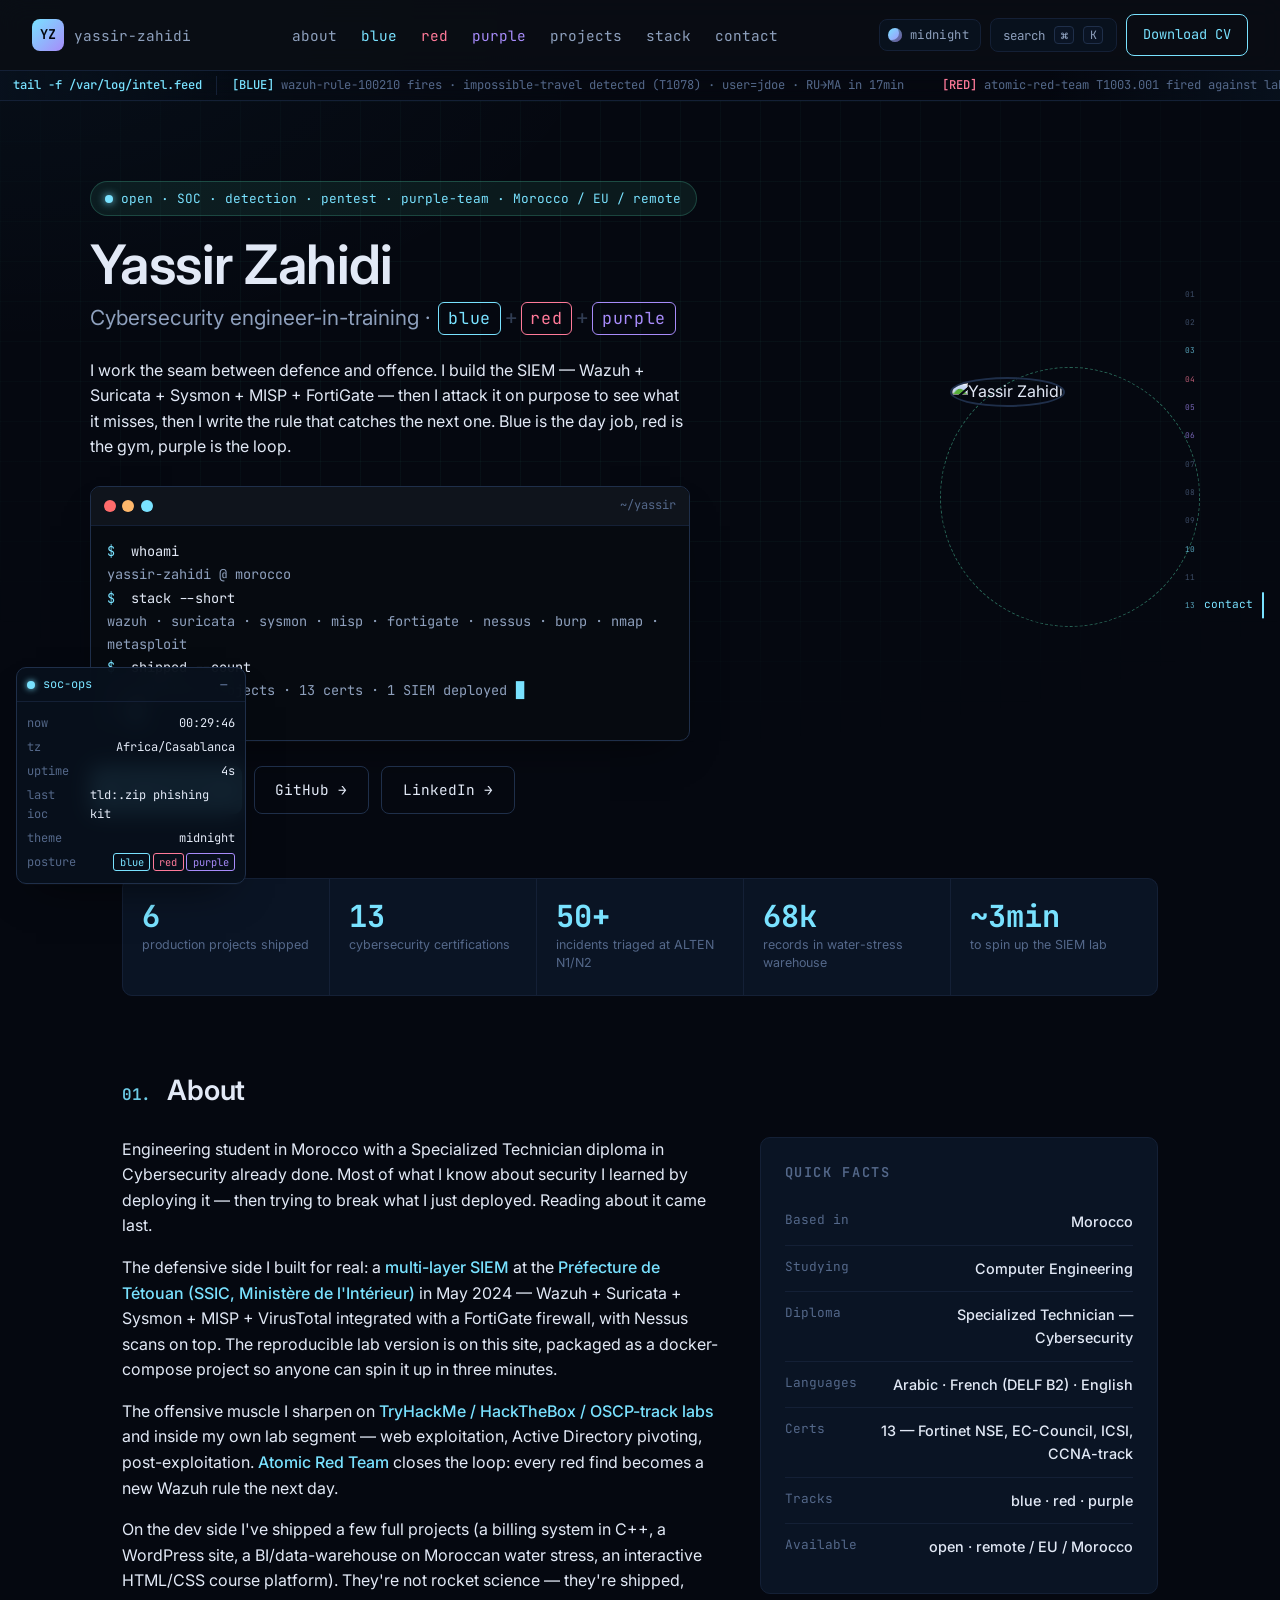
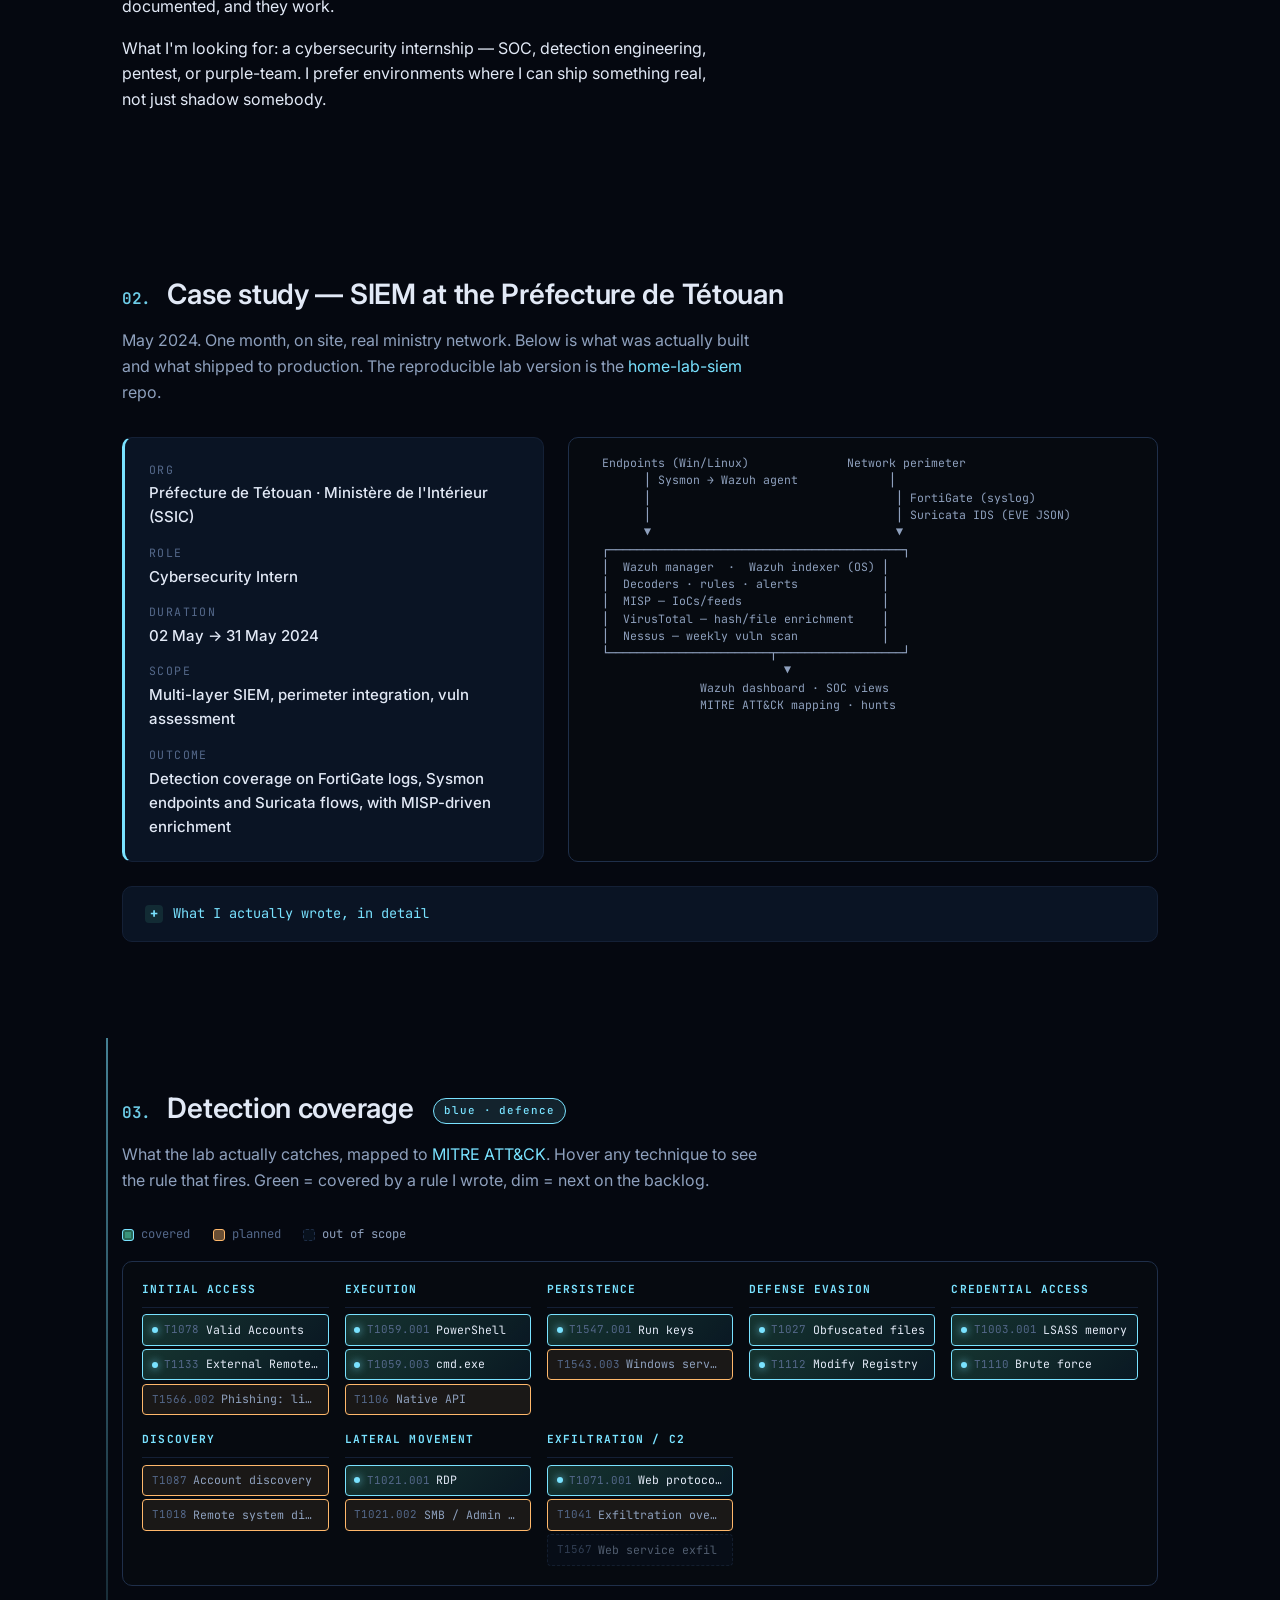
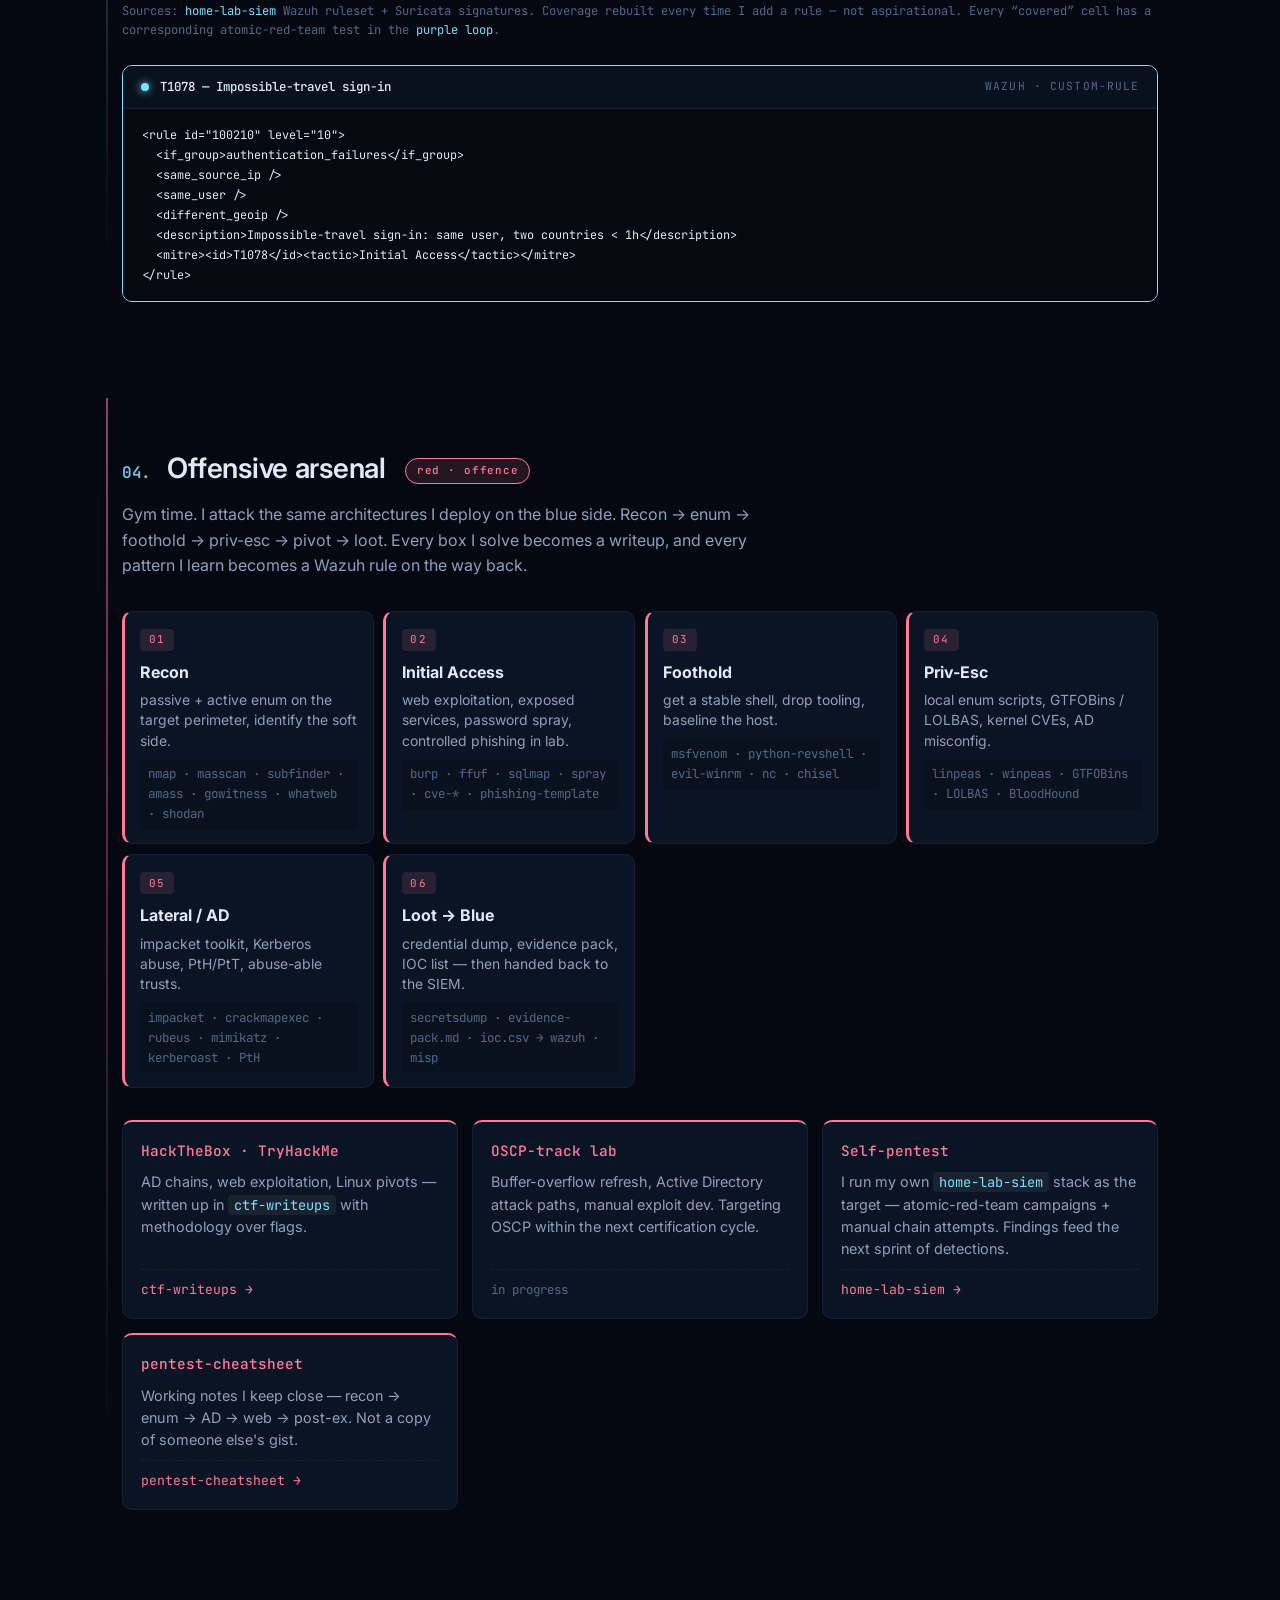
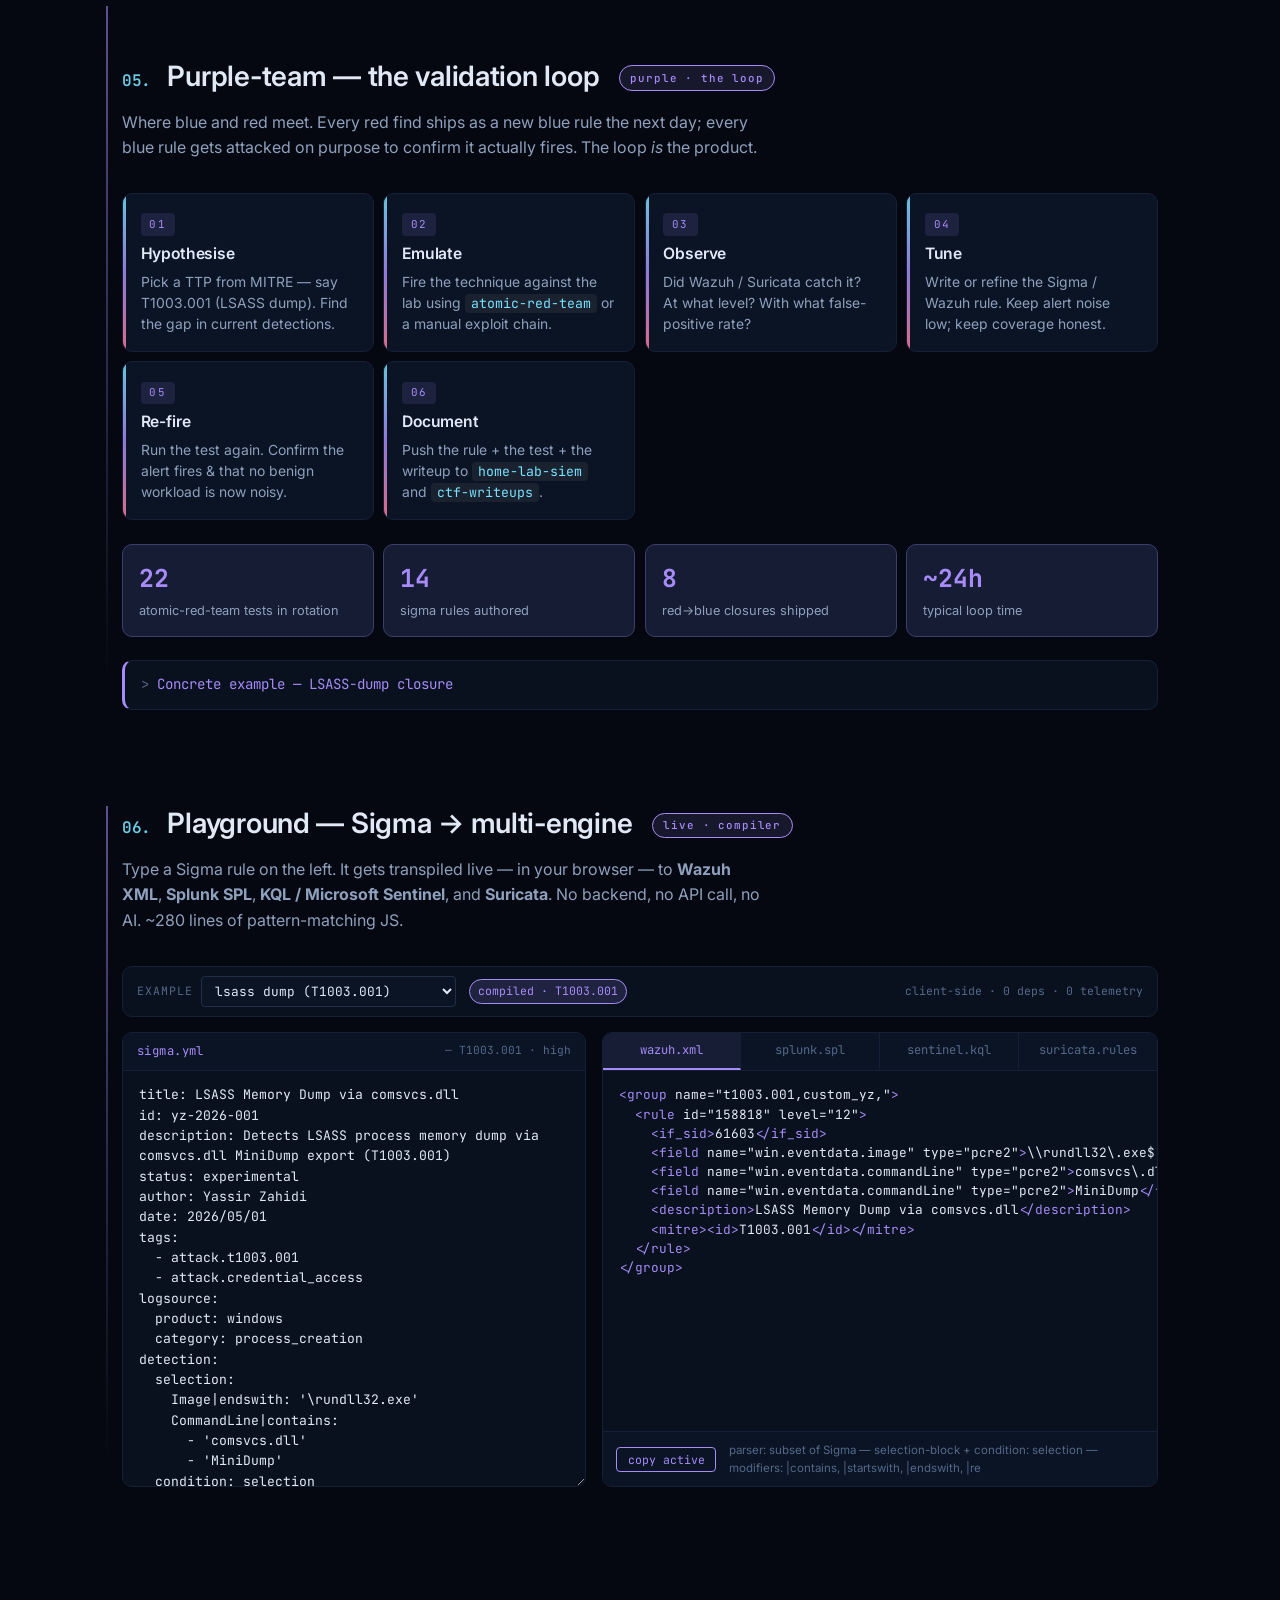
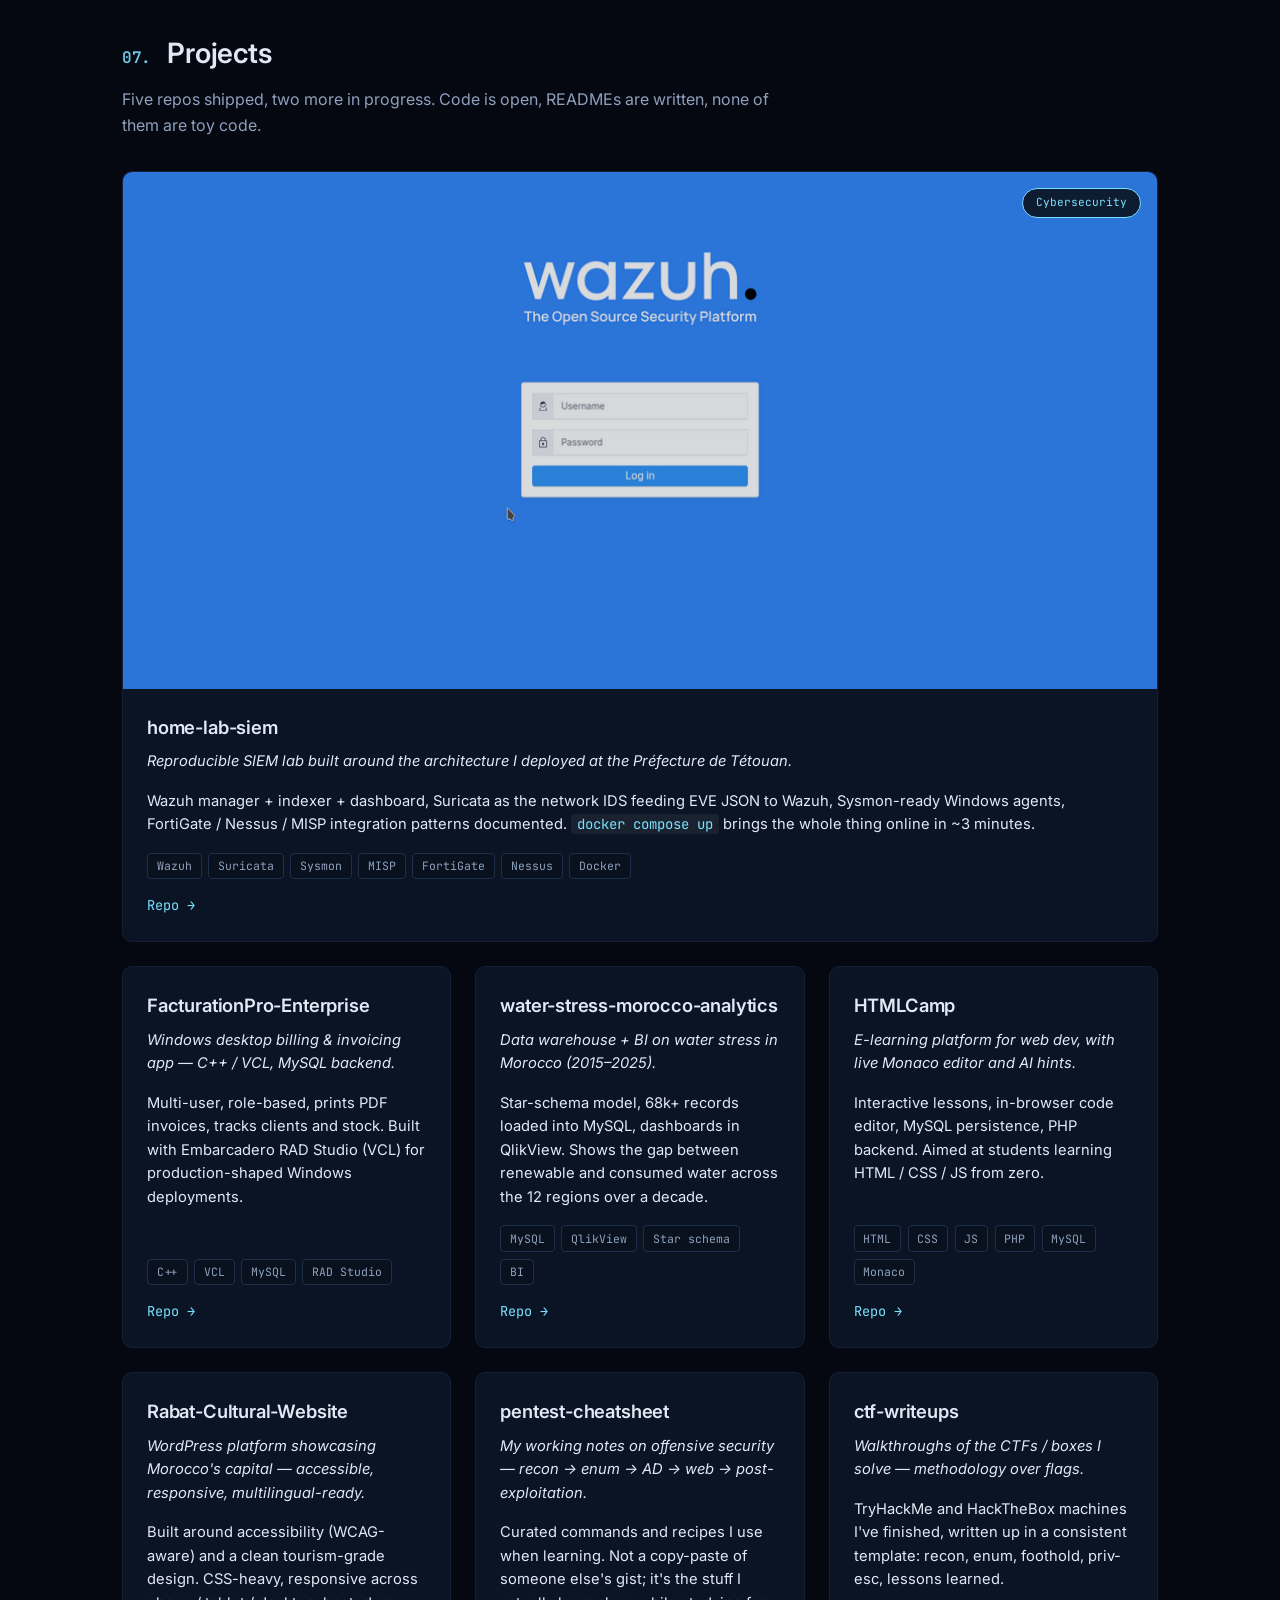
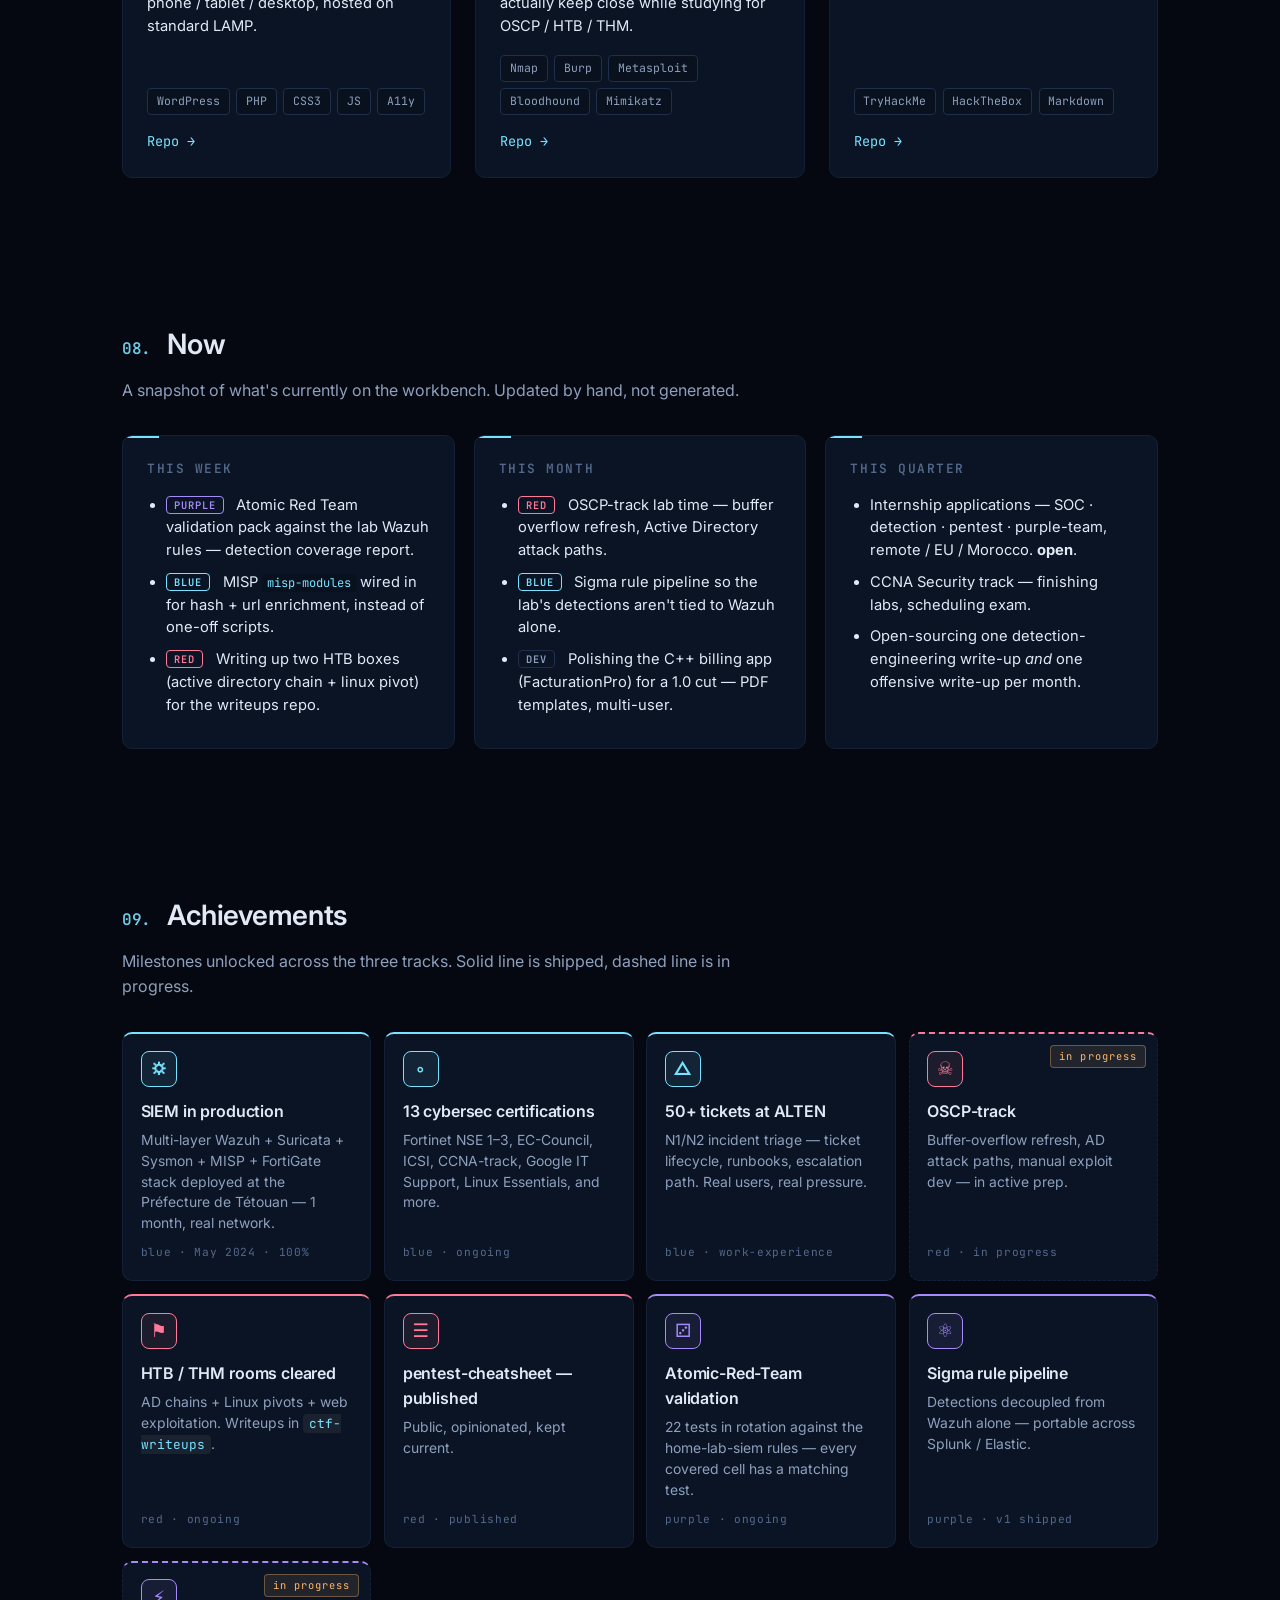
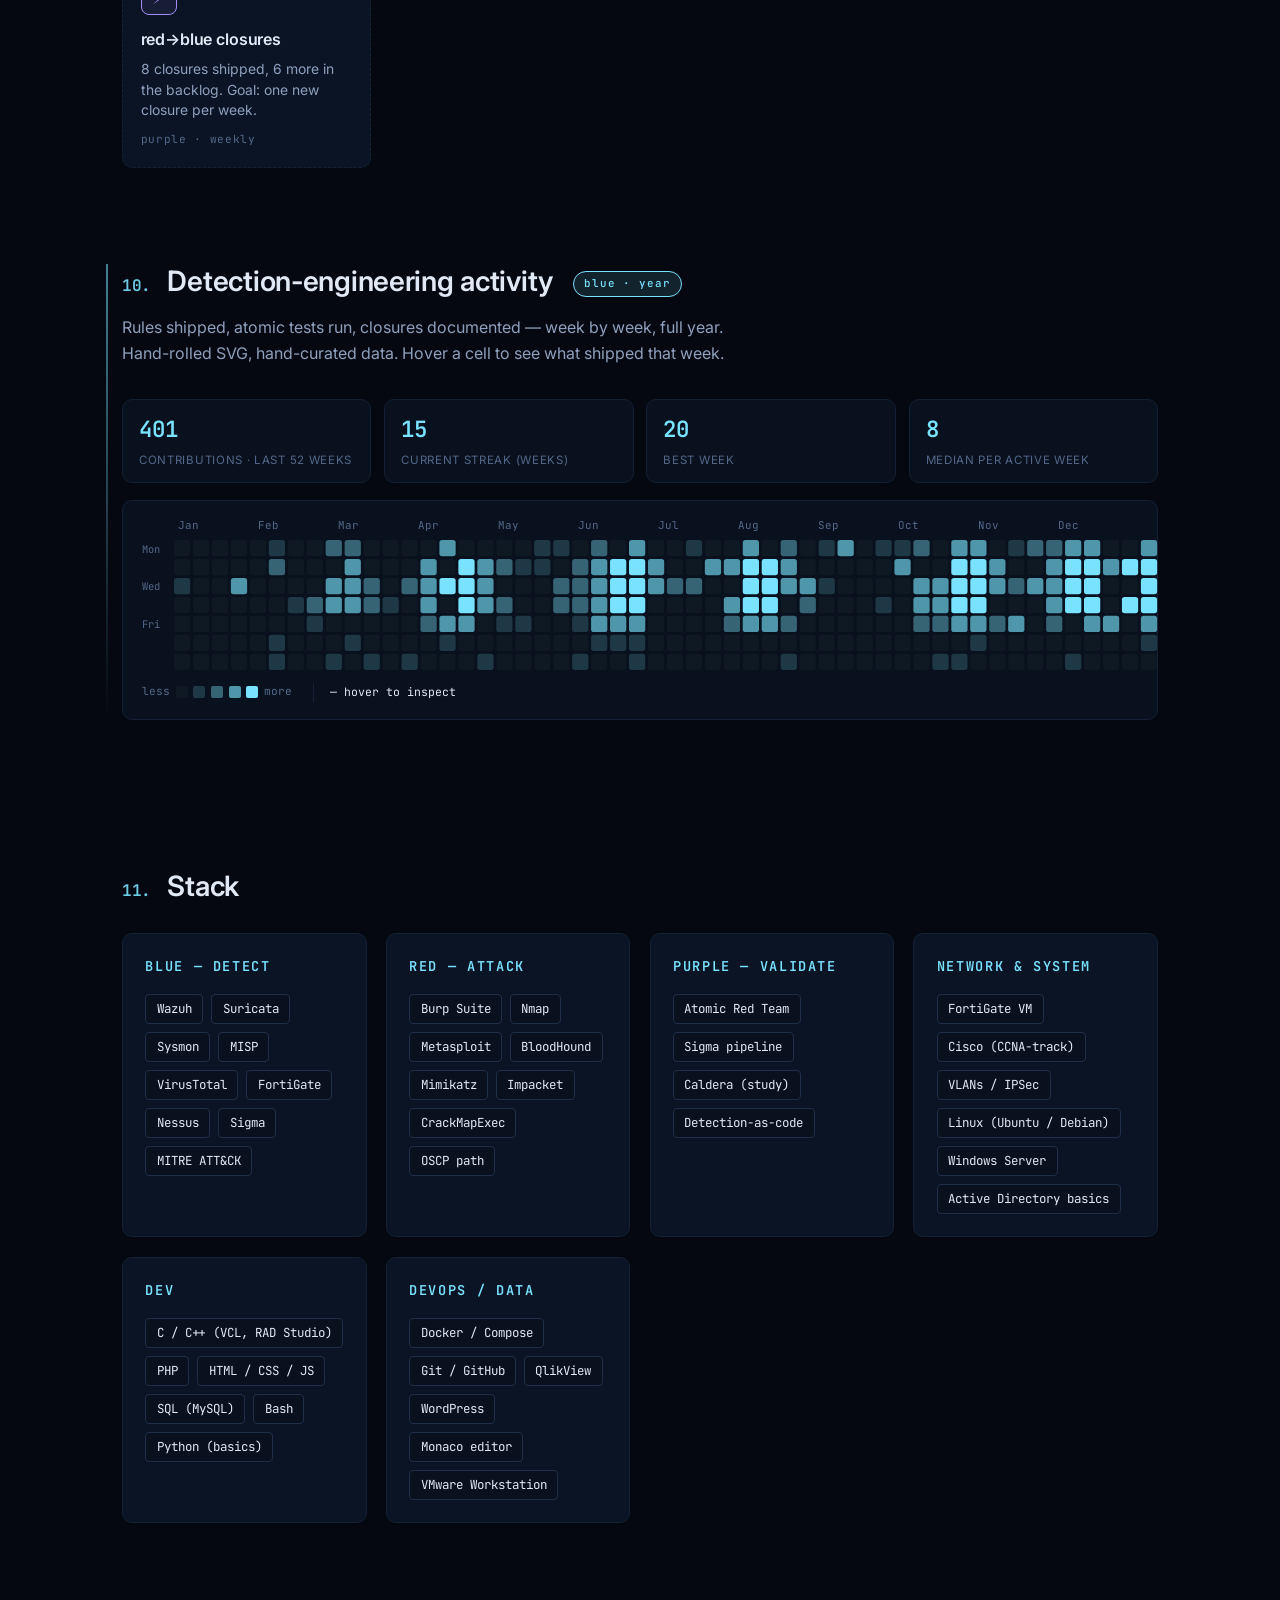
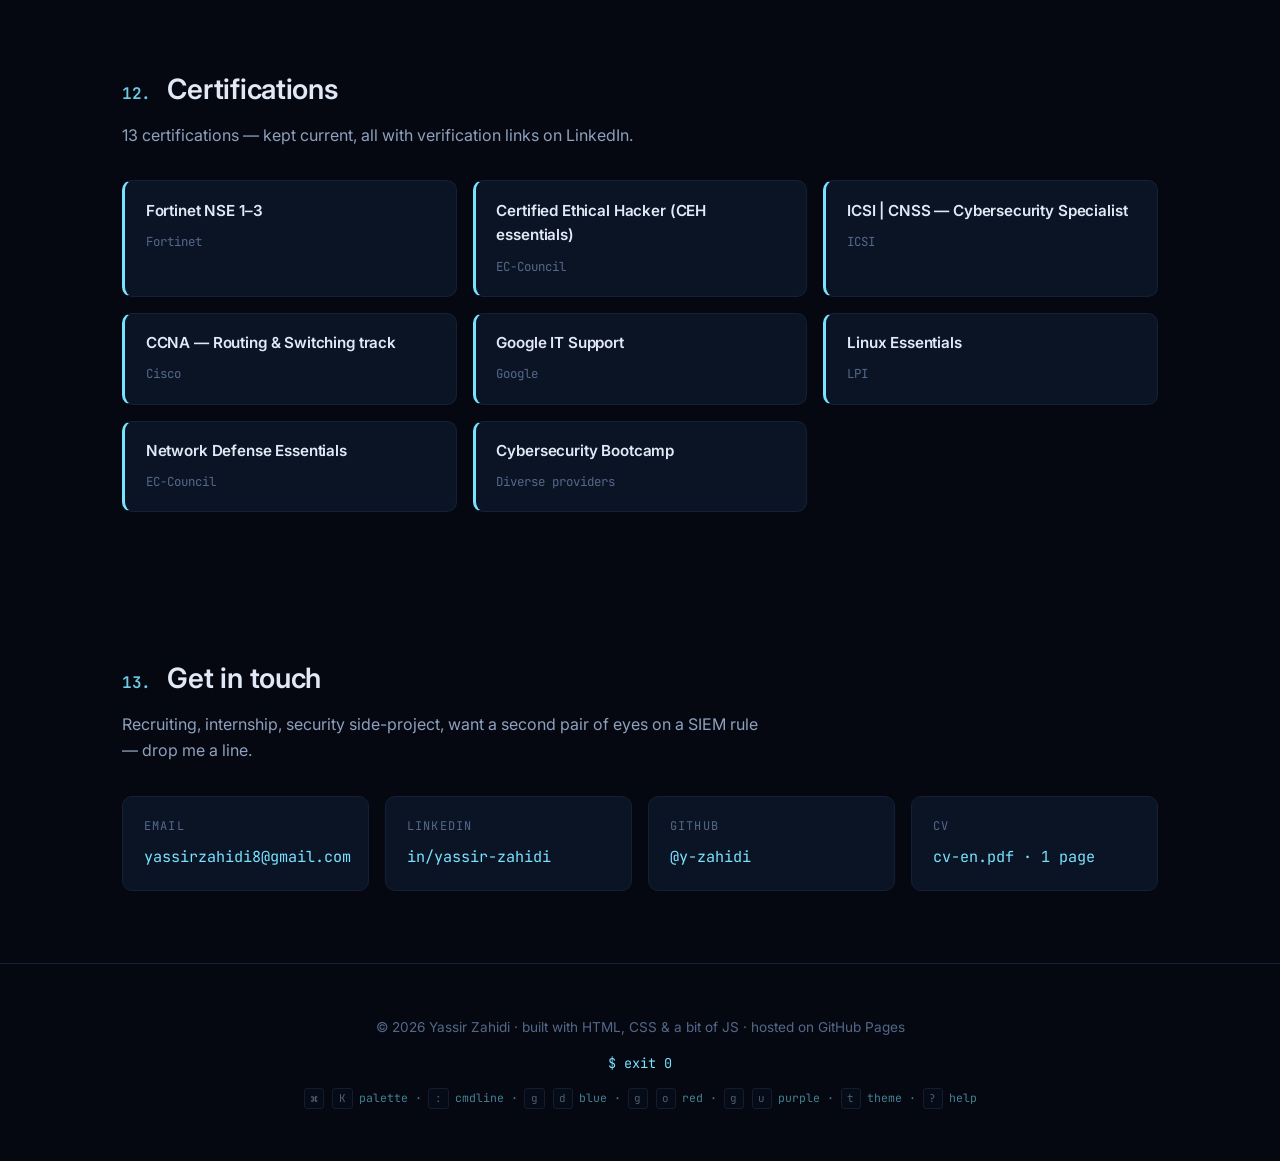
==== commit ef809975: "feat(portfolio): v2.1 — sigma multi-engine playground · detection heatmap · :ask cmdline" ====
--- a/index.html
+++ b/index.html
@@ -124,11 +124,13 @@
       <li data-target="#detect" data-team="blue"><span class="si-num">03</span><span class="si-name">blue · detect</span></li>
       <li data-target="#offensive" data-team="red"><span class="si-num">04</span><span class="si-name">red · offensive</span></li>
       <li data-target="#purple" data-team="purple"><span class="si-num">05</span><span class="si-name">purple · loop</span></li>
-      <li data-target="#projects"><span class="si-num">06</span><span class="si-name">projects</span></li>
-      <li data-target="#now"><span class="si-num">07</span><span class="si-name">now</span></li>
-      <li data-target="#achievements"><span class="si-num">08</span><span class="si-name">achievements</span></li>
-      <li data-target="#stack"><span class="si-num">09</span><span class="si-name">stack</span></li>
-      <li data-target="#contact"><span class="si-num">10</span><span class="si-name">contact</span></li>
+      <li data-target="#playground" data-team="purple"><span class="si-num">06</span><span class="si-name">compiler</span></li>
+      <li data-target="#projects"><span class="si-num">07</span><span class="si-name">projects</span></li>
+      <li data-target="#now"><span class="si-num">08</span><span class="si-name">now</span></li>
+      <li data-target="#achievements"><span class="si-num">09</span><span class="si-name">achievements</span></li>
+      <li data-target="#heatmap" data-team="blue"><span class="si-num">10</span><span class="si-name">heatmap</span></li>
+      <li data-target="#stack"><span class="si-num">11</span><span class="si-name">stack</span></li>
+      <li data-target="#contact"><span class="si-num">13</span><span class="si-name">contact</span></li>
     </ol>
   </aside>
 
@@ -493,9 +495,58 @@
       </details>
     </section>
 
+    <!-- ───────── SIGMA → MULTI-ENGINE PLAYGROUND ───────── -->
+    <section id="playground" class="section section-team" data-team="purple">
+      <h2><span class="num">06.</span> Playground — Sigma → multi-engine <span class="team-pill purple">live · compiler</span></h2>
+      <p class="section-lead">
+        Type a Sigma rule on the left. It gets transpiled live — in your browser — to <strong>Wazuh XML</strong>, <strong>Splunk SPL</strong>, <strong>KQL / Microsoft Sentinel</strong>, and <strong>Suricata</strong>. No backend, no API call, no AI. ~280 lines of pattern-matching JS.
+      </p>
+
+      <div class="pg-toolbar">
+        <label class="pg-tool">
+          <span class="pg-tool-k">example</span>
+          <select id="pgExample">
+            <option value="lsass" selected>lsass dump (T1003.001)</option>
+            <option value="psencoded">powershell -enc (T1059.001)</option>
+            <option value="kerberoast">kerberoast (T1558.003)</option>
+            <option value="suspdns">suspicious dns (T1071.004)</option>
+            <option value="impossibletravel">impossible travel (T1078)</option>
+          </select>
+        </label>
+        <span class="pg-status" id="pgStatus" aria-live="polite">ready</span>
+        <span class="pg-spacer"></span>
+        <span class="pg-meta mono">client-side · 0 deps · 0 telemetry</span>
+      </div>
+
+      <div class="pg-grid">
+        <div class="pg-pane pg-input">
+          <header class="pg-pane-h"><span class="pg-pane-t">sigma.yml</span><span class="pg-pane-meta" id="pgIn">— ready</span></header>
+          <textarea id="pgSigma" spellcheck="false" autocomplete="off" autocapitalize="off"></textarea>
+        </div>
+        <div class="pg-out">
+          <nav class="pg-tabs" role="tablist" aria-label="output engine">
+            <button type="button" class="pg-tab is-active" data-pg-tab="wazuh"   role="tab" aria-selected="true">wazuh.xml</button>
+            <button type="button" class="pg-tab"           data-pg-tab="splunk"  role="tab" aria-selected="false">splunk.spl</button>
+            <button type="button" class="pg-tab"           data-pg-tab="kql"     role="tab" aria-selected="false">sentinel.kql</button>
+            <button type="button" class="pg-tab"           data-pg-tab="suricata" role="tab" aria-selected="false">suricata.rules</button>
+          </nav>
+          <div class="pg-panes">
+            <pre class="pg-pane-out is-active" data-pg-pane="wazuh"><code id="pgWazuh"></code></pre>
+            <pre class="pg-pane-out"           data-pg-pane="splunk"><code id="pgSplunk"></code></pre>
+            <pre class="pg-pane-out"           data-pg-pane="kql"><code id="pgKql"></code></pre>
+            <pre class="pg-pane-out"           data-pg-pane="suricata"><code id="pgSuricata"></code></pre>
+          </div>
+          <footer class="pg-foot mono">
+            <button type="button" class="pg-btn" id="pgCopy">copy active</button>
+            <span class="pg-foot-hint">parser: subset of Sigma — selection-block + condition: selection — modifiers: |contains, |startswith, |endswith, |re</span>
+          </footer>
+        </div>
+      </div>
+    </section>
+
     <!-- ───────── PROJECTS ───────── -->
     <section id="projects" class="section">
-      <h2><span class="num">06.</span> Projects</h2>
+      <h2><span class="num">07.</span> Projects</h2>
       <p class="section-lead">Five repos shipped, two more in progress. Code is open, READMEs are written, none of them are toy code.</p>
 
       <div class="projects">
@@ -640,7 +691,7 @@
 
     <!-- ───────── NOW ───────── -->
     <section id="now" class="section">
-      <h2><span class="num">07.</span> Now</h2>
+      <h2><span class="num">08.</span> Now</h2>
       <p class="section-lead">A snapshot of what's currently on the workbench. Updated by hand, not generated.</p>
       <div class="now-grid">
         <div class="now-card">
@@ -672,7 +723,7 @@
 
     <!-- ───────── ACHIEVEMENTS ───────── -->
     <section id="achievements" class="section">
-      <h2><span class="num">08.</span> Achievements</h2>
+      <h2><span class="num">09.</span> Achievements</h2>
       <p class="section-lead">Milestones unlocked across the three tracks. Solid line is shipped, dashed line is in progress.</p>
       <div class="ach-grid" role="list">
         <article class="ach blue" role="listitem" data-state="done">
@@ -732,9 +783,40 @@
       </div>
     </section>
 
+    <!-- ───────── DETECTION HEATMAP ───────── -->
+    <section id="heatmap" class="section section-team" data-team="blue">
+      <h2><span class="num">10.</span> Detection-engineering activity <span class="team-pill blue">blue · year</span></h2>
+      <p class="section-lead">
+        Rules shipped, atomic tests run, closures documented — week by week, full year. Hand-rolled SVG, hand-curated data. Hover a cell to see what shipped that week.
+      </p>
+
+      <div class="hm-stats">
+        <div class="hm-stat"><span class="hm-stat-n" id="hmTotal">0</span><span class="hm-stat-l">contributions · last 52 weeks</span></div>
+        <div class="hm-stat"><span class="hm-stat-n" id="hmStreak">0</span><span class="hm-stat-l">current streak (weeks)</span></div>
+        <div class="hm-stat"><span class="hm-stat-n" id="hmBest">0</span><span class="hm-stat-l">best week</span></div>
+        <div class="hm-stat"><span class="hm-stat-n" id="hmAvg">0</span><span class="hm-stat-l">median per active week</span></div>
+      </div>
+
+      <div class="hm-wrap">
+        <div class="hm-months" id="hmMonths" aria-hidden="true"></div>
+        <div class="hm-row">
+          <div class="hm-days" aria-hidden="true">
+            <span>Mon</span><span></span><span>Wed</span><span></span><span>Fri</span><span></span><span></span>
+          </div>
+          <svg class="hm-grid" id="hmGrid" role="img" aria-label="Detection-engineering activity calendar (52 weeks × 7 days)" viewBox="0 0 728 110" xmlns="http://www.w3.org/2000/svg"></svg>
+        </div>
+        <div class="hm-legend" aria-hidden="true">
+          <span>less</span>
+          <i class="hm-l hm-l0"></i><i class="hm-l hm-l1"></i><i class="hm-l hm-l2"></i><i class="hm-l hm-l3"></i><i class="hm-l hm-l4"></i>
+          <span>more</span>
+          <span class="hm-tip" id="hmTip">— hover to inspect</span>
+        </div>
+      </div>
+    </section>
+
     <!-- ───────── STACK ───────── -->
     <section id="stack" class="section">
-      <h2><span class="num">09.</span> Stack</h2>
+      <h2><span class="num">11.</span> Stack</h2>
       <div class="stack-grid">
         <div class="stack-card">
           <h3>Blue — detect</h3>
@@ -777,7 +859,7 @@
 
     <!-- ───────── CERTS ───────── -->
     <section id="certs" class="section">
-      <h2><span class="num">10.</span> Certifications</h2>
+      <h2><span class="num">12.</span> Certifications</h2>
       <p class="section-lead">13 certifications — kept current, all with verification links on LinkedIn.</p>
       <div class="cert-grid">
         <div class="cert"><h4>Fortinet NSE 1–3</h4><span>Fortinet</span></div>
@@ -793,7 +875,7 @@
 
     <!-- ───────── CONTACT ───────── -->
     <section id="contact" class="section contact">
-      <h2><span class="num">11.</span> Get in touch</h2>
+      <h2><span class="num">13.</span> Get in touch</h2>
       <p class="section-lead">
         Recruiting, internship, security side-project, want a second pair of eyes on a SIEM rule — drop me a line.
       </p>
--- a/assets/style.css
+++ b/assets/style.css
@@ -1372,3 +1372,235 @@
   color: var(--fg-mute) !important; font-size: .78rem;
 }
 .khelp-grid .kh-foot kbd { font-family: var(--mono); font-size: .7rem; padding: 0 .3rem; border: 1px solid var(--border-strong); border-radius: 3px; margin: 0 1px }
+
+/* ═══════════════════════════════════════════════════════════
+ * v2.1 — playground (sigma → multi-engine) + detection heatmap
+ * ─────────────────────────────────────────────────────────── */
+
+/* ─────────── PLAYGROUND ─────────── */
+#playground { padding-top: 1.2rem }
+.pg-toolbar {
+  display: flex; align-items: center; gap: .8rem;
+  padding: .6rem .9rem;
+  background: var(--bg-2);
+  border: 1px solid var(--border);
+  border-radius: var(--radius);
+  margin: 1rem 0 .9rem;
+  font-family: var(--mono); font-size: .82rem;
+  color: var(--fg-dim);
+  flex-wrap: wrap;
+}
+.pg-tool { display: inline-flex; align-items: center; gap: .5rem }
+.pg-tool-k { color: var(--fg-mute); font-size: .72rem; text-transform: uppercase; letter-spacing: .08em }
+.pg-tool select {
+  background: var(--card); color: var(--fg);
+  border: 1px solid var(--border-strong); border-radius: 4px;
+  font-family: var(--mono); font-size: .8rem;
+  padding: .3rem .55rem;
+  cursor: pointer;
+}
+.pg-tool select:focus { outline: 2px solid var(--team-purple); outline-offset: 1px }
+.pg-status {
+  padding: .15rem .5rem; border-radius: 999px;
+  background: color-mix(in srgb, var(--team-purple) 15%, transparent);
+  border: 1px solid var(--team-purple); color: var(--team-purple);
+  font-size: .72rem;
+}
+.pg-status[data-state="error"] {
+  background: color-mix(in srgb, var(--bad) 15%, transparent);
+  border-color: var(--bad); color: var(--bad);
+}
+.pg-spacer { flex: 1 1 auto }
+.pg-meta { color: var(--fg-mute); font-size: .72rem }
+
+.pg-grid {
+  display: grid;
+  grid-template-columns: minmax(320px, 1fr) minmax(360px, 1.2fr);
+  gap: 1rem;
+}
+@media (max-width: 920px) {
+  .pg-grid { grid-template-columns: 1fr }
+}
+.pg-pane, .pg-out {
+  background: var(--bg-2);
+  border: 1px solid var(--border);
+  border-radius: var(--radius);
+  overflow: hidden;
+  display: flex; flex-direction: column;
+}
+.pg-pane-h {
+  display: flex; align-items: center; gap: .6rem;
+  padding: .55rem .85rem;
+  background: var(--card);
+  border-bottom: 1px solid var(--border);
+  font-family: var(--mono); font-size: .76rem;
+}
+.pg-pane-t { color: var(--team-purple); letter-spacing: .04em }
+.pg-pane-meta { color: var(--fg-mute); font-size: .7rem; flex: 1; text-align: right }
+.pg-input textarea {
+  width: 100%; flex: 1;
+  min-height: 360px;
+  background: transparent; color: var(--fg);
+  border: 0; outline: none; resize: vertical;
+  padding: .9rem 1rem;
+  font-family: var(--mono); font-size: .82rem; line-height: 1.55;
+  caret-color: var(--accent);
+  tab-size: 2;
+}
+.pg-input textarea:focus { background: color-mix(in srgb, var(--team-purple) 4%, transparent) }
+.pg-tabs {
+  display: flex; gap: 0;
+  padding: 0;
+  background: var(--card);
+  border-bottom: 1px solid var(--border);
+}
+.pg-tab {
+  flex: 1;
+  background: transparent; border: 0;
+  padding: .6rem .9rem;
+  font-family: var(--mono); font-size: .76rem;
+  color: var(--fg-mute);
+  cursor: pointer;
+  border-right: 1px solid var(--border);
+  border-bottom: 2px solid transparent;
+  transition: color .12s ease, border-color .12s ease, background .12s ease;
+}
+.pg-tab:last-child { border-right: 0 }
+.pg-tab:hover { color: var(--fg) }
+.pg-tab.is-active {
+  color: var(--team-purple);
+  border-bottom-color: var(--team-purple);
+  background: color-mix(in srgb, var(--team-purple) 8%, transparent);
+}
+.pg-panes {
+  flex: 1; min-height: 360px;
+  display: grid;
+  grid-template-columns: 1fr;
+  position: relative;
+}
+.pg-pane-out {
+  grid-row: 1 / 2; grid-column: 1 / 2;
+  margin: 0; padding: .9rem 1rem;
+  font-family: var(--mono); font-size: .8rem; line-height: 1.5;
+  color: var(--fg);
+  background: transparent;
+  overflow: auto;
+  white-space: pre;
+  opacity: 0; pointer-events: none;
+  transition: opacity .12s ease;
+}
+.pg-pane-out.is-active { opacity: 1; pointer-events: auto }
+.pg-pane-out code { background: transparent; padding: 0; font-size: inherit; color: inherit }
+.pg-foot {
+  display: flex; align-items: center; gap: .8rem;
+  padding: .55rem .85rem;
+  background: var(--card);
+  border-top: 1px solid var(--border);
+  font-size: .72rem; color: var(--fg-mute);
+}
+.pg-btn {
+  background: transparent; color: var(--team-purple);
+  border: 1px solid var(--team-purple); border-radius: 4px;
+  padding: .25rem .65rem;
+  font-family: var(--mono); font-size: .72rem;
+  cursor: pointer; transition: background .12s ease;
+}
+.pg-btn:hover { background: color-mix(in srgb, var(--team-purple) 15%, transparent) }
+.pg-btn[data-copied="1"] { color: var(--accent); border-color: var(--accent) }
+.pg-foot-hint { flex: 1 }
+
+/* keyword highlighting inside output */
+.pg-pane-out .pg-k  { color: var(--team-purple) }
+.pg-pane-out .pg-s  { color: var(--accent) }
+.pg-pane-out .pg-c  { color: var(--fg-mute); font-style: italic }
+.pg-pane-out .pg-n  { color: var(--warn) }
+.pg-pane-out .pg-o  { color: var(--accent-2) }
+
+/* ─────────── DETECTION HEATMAP ─────────── */
+#heatmap { padding-top: 1.2rem }
+.hm-stats {
+  display: grid;
+  grid-template-columns: repeat(4, 1fr);
+  gap: .8rem;
+  margin: 1rem 0 1.1rem;
+}
+@media (max-width: 720px) {
+  .hm-stats { grid-template-columns: repeat(2, 1fr) }
+}
+.hm-stat {
+  background: var(--bg-2);
+  border: 1px solid var(--border);
+  border-radius: var(--radius);
+  padding: .8rem 1rem;
+  display: flex; flex-direction: column; gap: .15rem;
+}
+.hm-stat-n {
+  font-family: var(--mono); font-size: 1.4rem; color: var(--team-blue); font-weight: 600;
+}
+.hm-stat-l { font-size: .72rem; color: var(--fg-mute); text-transform: uppercase; letter-spacing: .06em }
+
+.hm-wrap {
+  background: var(--bg-2);
+  border: 1px solid var(--border);
+  border-radius: var(--radius);
+  padding: 1rem 1.2rem 1.1rem;
+}
+.hm-months {
+  display: grid;
+  grid-template-columns: repeat(12, 1fr);
+  gap: 0;
+  margin: 0 0 .35rem 36px;
+  font-family: var(--mono); font-size: .68rem; color: var(--fg-mute);
+}
+.hm-row { display: flex; gap: .55rem; align-items: stretch }
+.hm-days {
+  display: grid;
+  grid-template-rows: repeat(7, 1fr);
+  width: 30px;
+  font-family: var(--mono); font-size: .65rem; color: var(--fg-mute);
+  align-items: center;
+  text-align: right;
+  padding-right: .3rem;
+}
+.hm-grid {
+  flex: 1;
+  width: 100%;
+  height: auto;
+  max-height: 130px;
+  overflow: visible;
+}
+.hm-grid rect.hm-c {
+  rx: 2; ry: 2;
+  cursor: pointer;
+  transition: transform .12s ease;
+}
+.hm-grid rect.hm-c:hover {
+  stroke: var(--team-blue);
+  stroke-width: 1.5;
+}
+.hm-grid rect.hm-c[data-l="0"] { fill: color-mix(in srgb, var(--team-blue) 8%, var(--bg)) }
+.hm-grid rect.hm-c[data-l="1"] { fill: color-mix(in srgb, var(--team-blue) 22%, var(--bg)) }
+.hm-grid rect.hm-c[data-l="2"] { fill: color-mix(in srgb, var(--team-blue) 42%, var(--bg)) }
+.hm-grid rect.hm-c[data-l="3"] { fill: color-mix(in srgb, var(--team-blue) 65%, var(--bg)) }
+.hm-grid rect.hm-c[data-l="4"] { fill: var(--team-blue) }
+.hm-legend {
+  display: flex; align-items: center; gap: .35rem;
+  margin-top: .8rem;
+  font-family: var(--mono); font-size: .7rem; color: var(--fg-mute);
+}
+.hm-legend i.hm-l { display: inline-block; width: 12px; height: 12px; border-radius: 2px }
+.hm-l.hm-l0 { background: color-mix(in srgb, var(--team-blue) 8%, var(--bg)) }
+.hm-l.hm-l1 { background: color-mix(in srgb, var(--team-blue) 22%, var(--bg)) }
+.hm-l.hm-l2 { background: color-mix(in srgb, var(--team-blue) 42%, var(--bg)) }
+.hm-l.hm-l3 { background: color-mix(in srgb, var(--team-blue) 65%, var(--bg)) }
+.hm-l.hm-l4 { background: var(--team-blue) }
+.hm-tip {
+  margin-left: 1rem; flex: 1;
+  font-size: .72rem; color: var(--fg);
+  font-family: var(--mono);
+  padding-left: 1rem;
+  border-left: 1px solid var(--border);
+}
+@media (max-width: 720px) {
+  .hm-tip { display: none }
+}
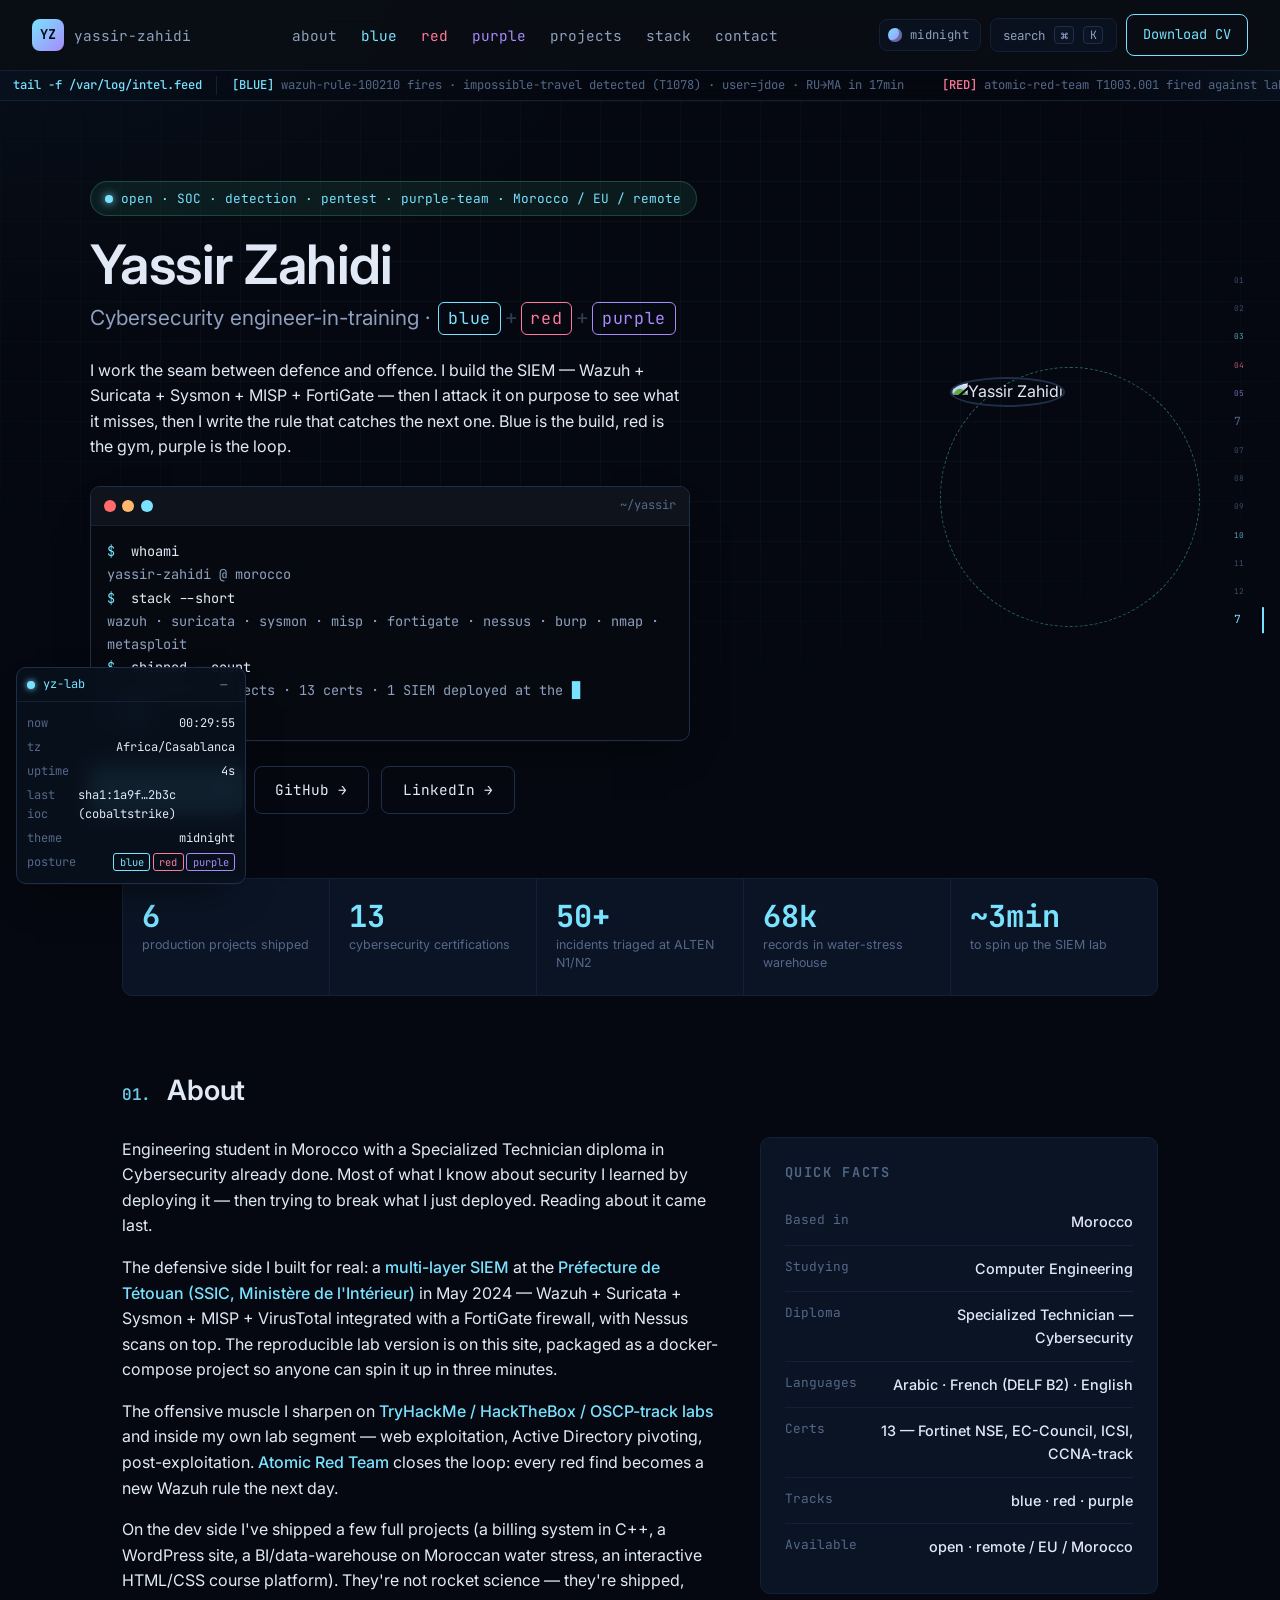
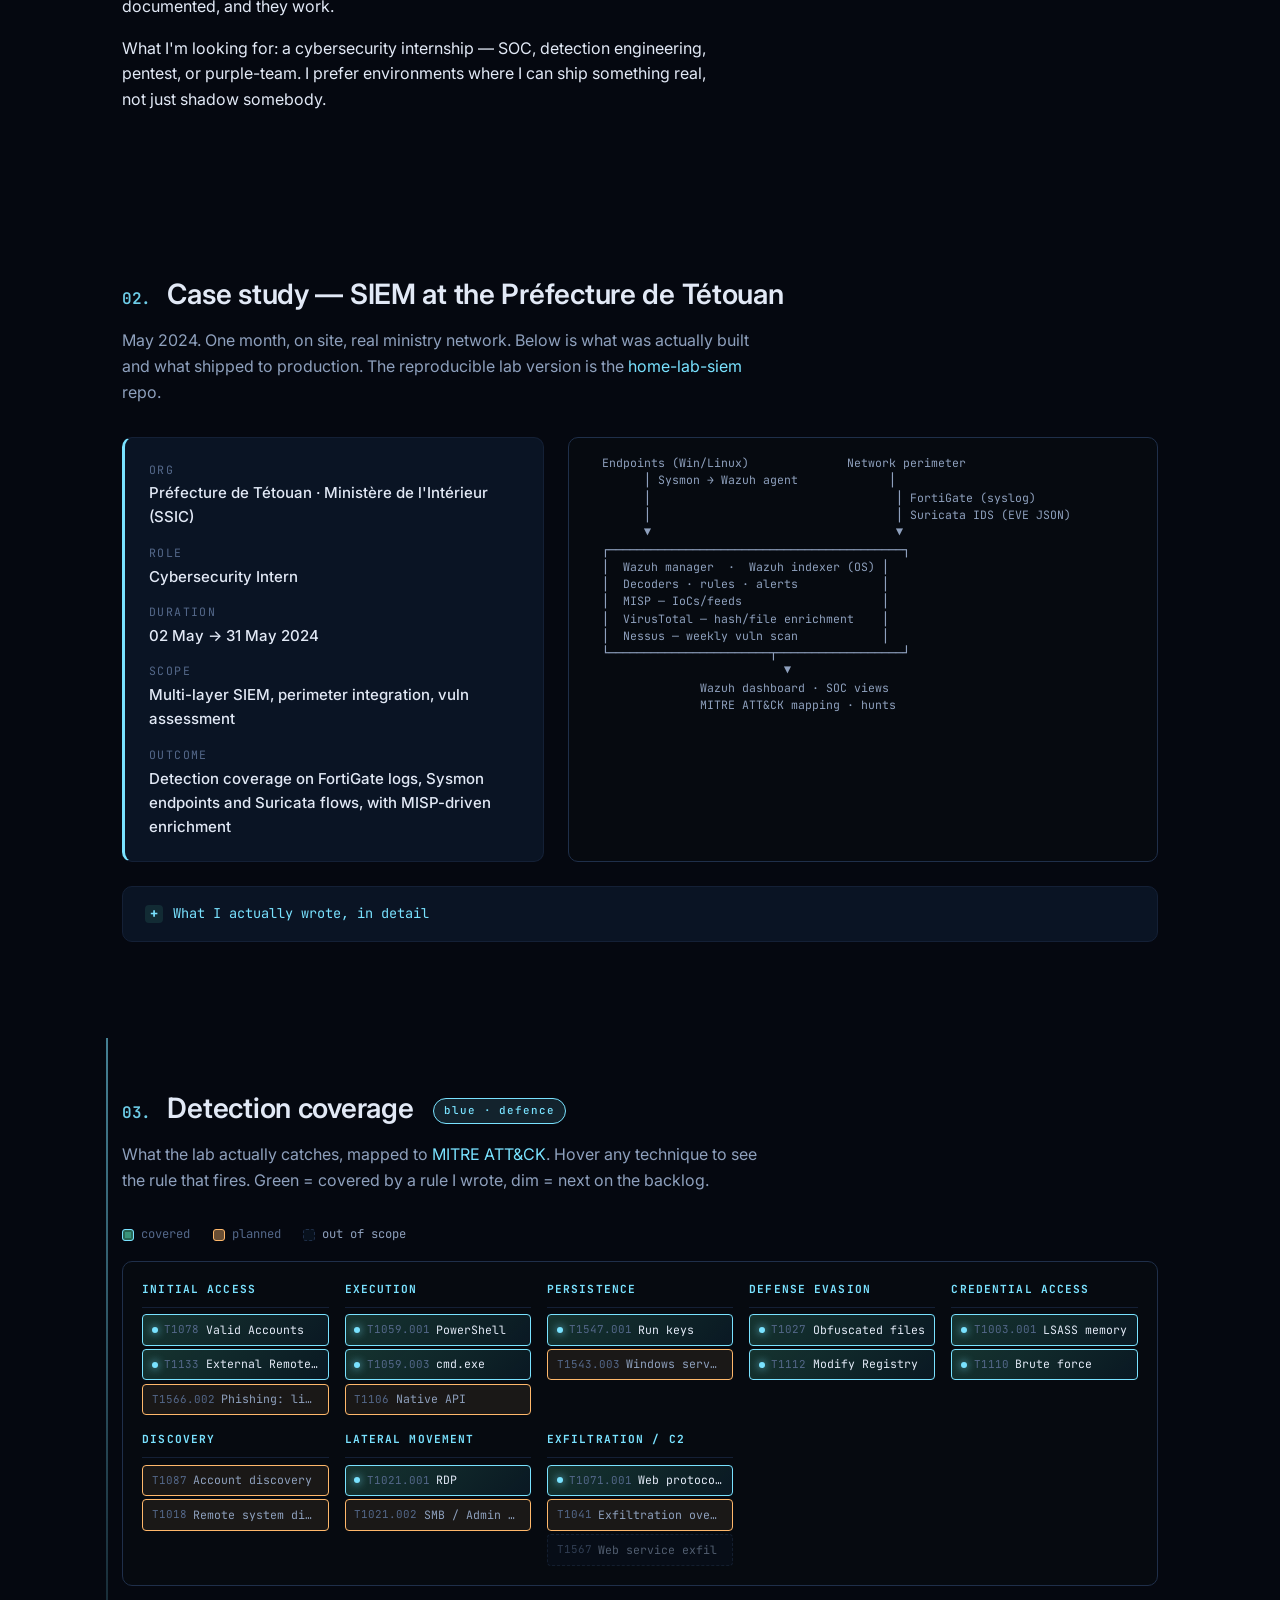
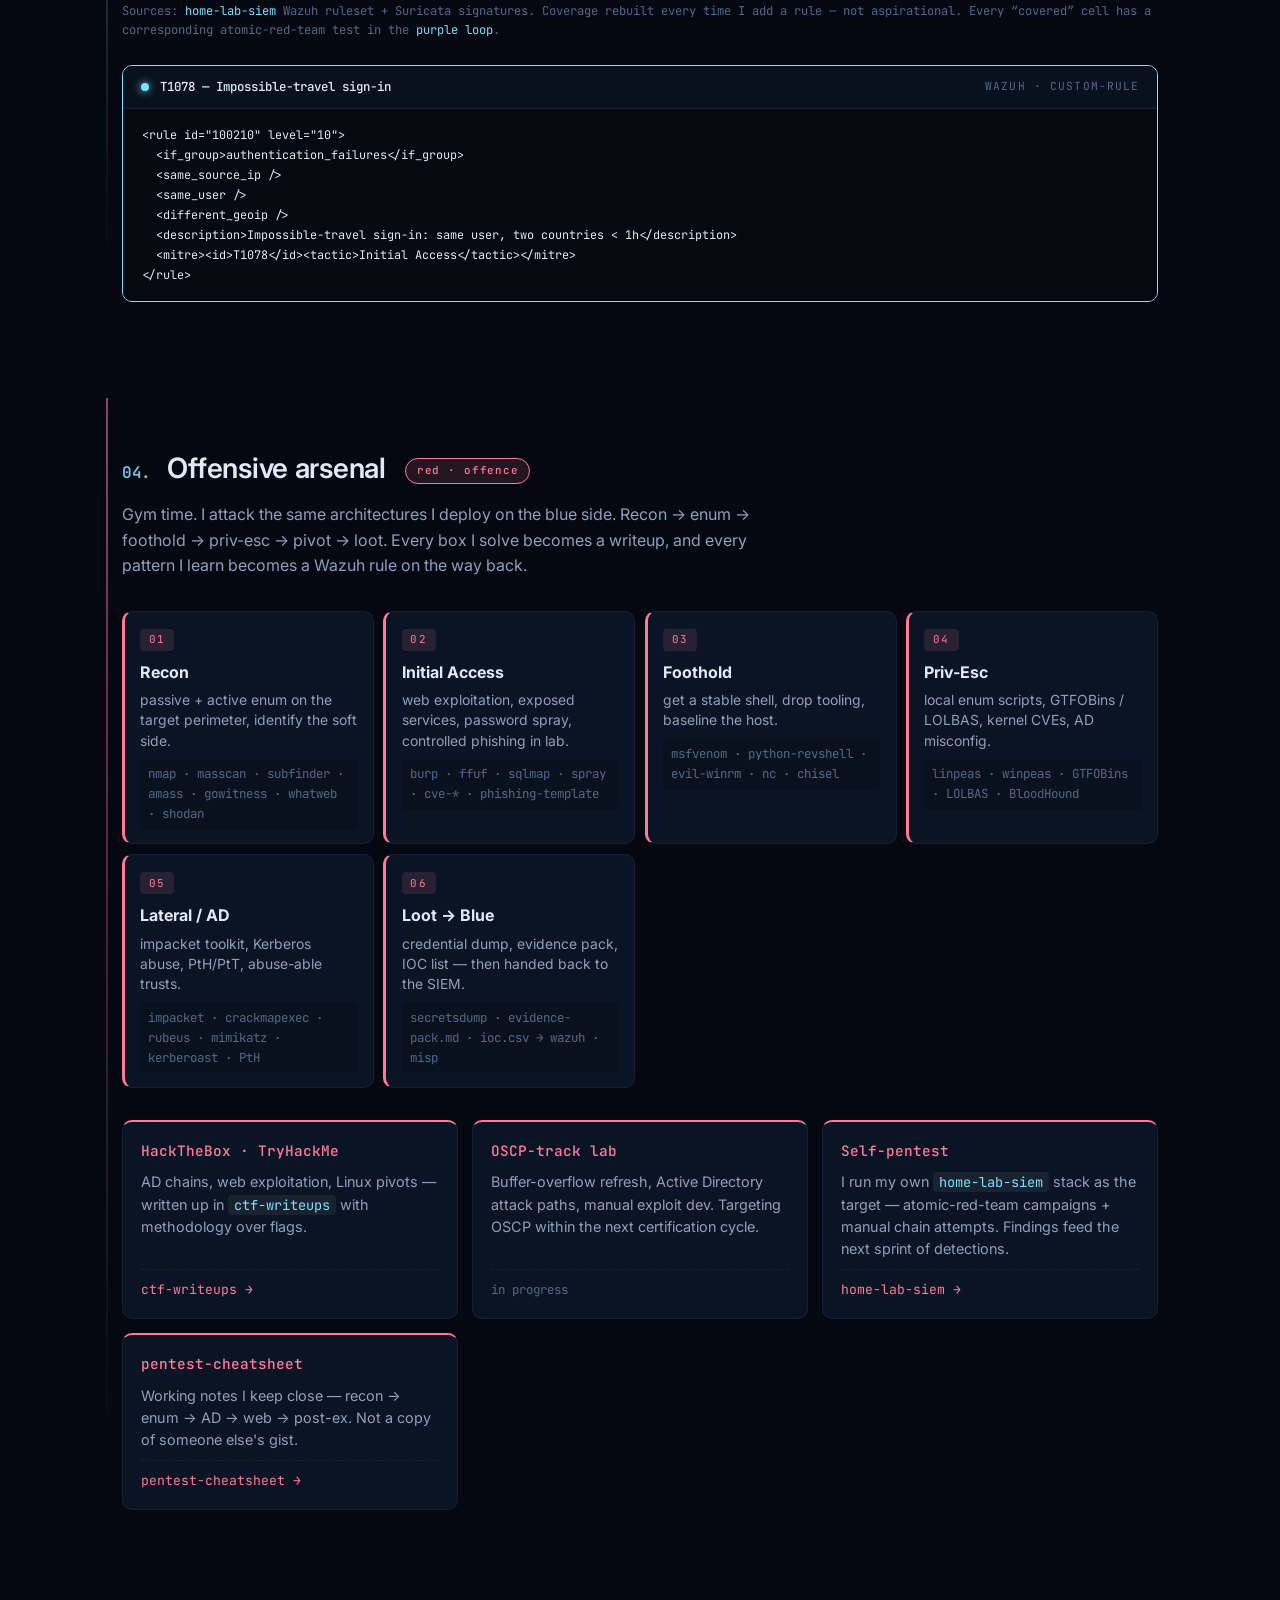
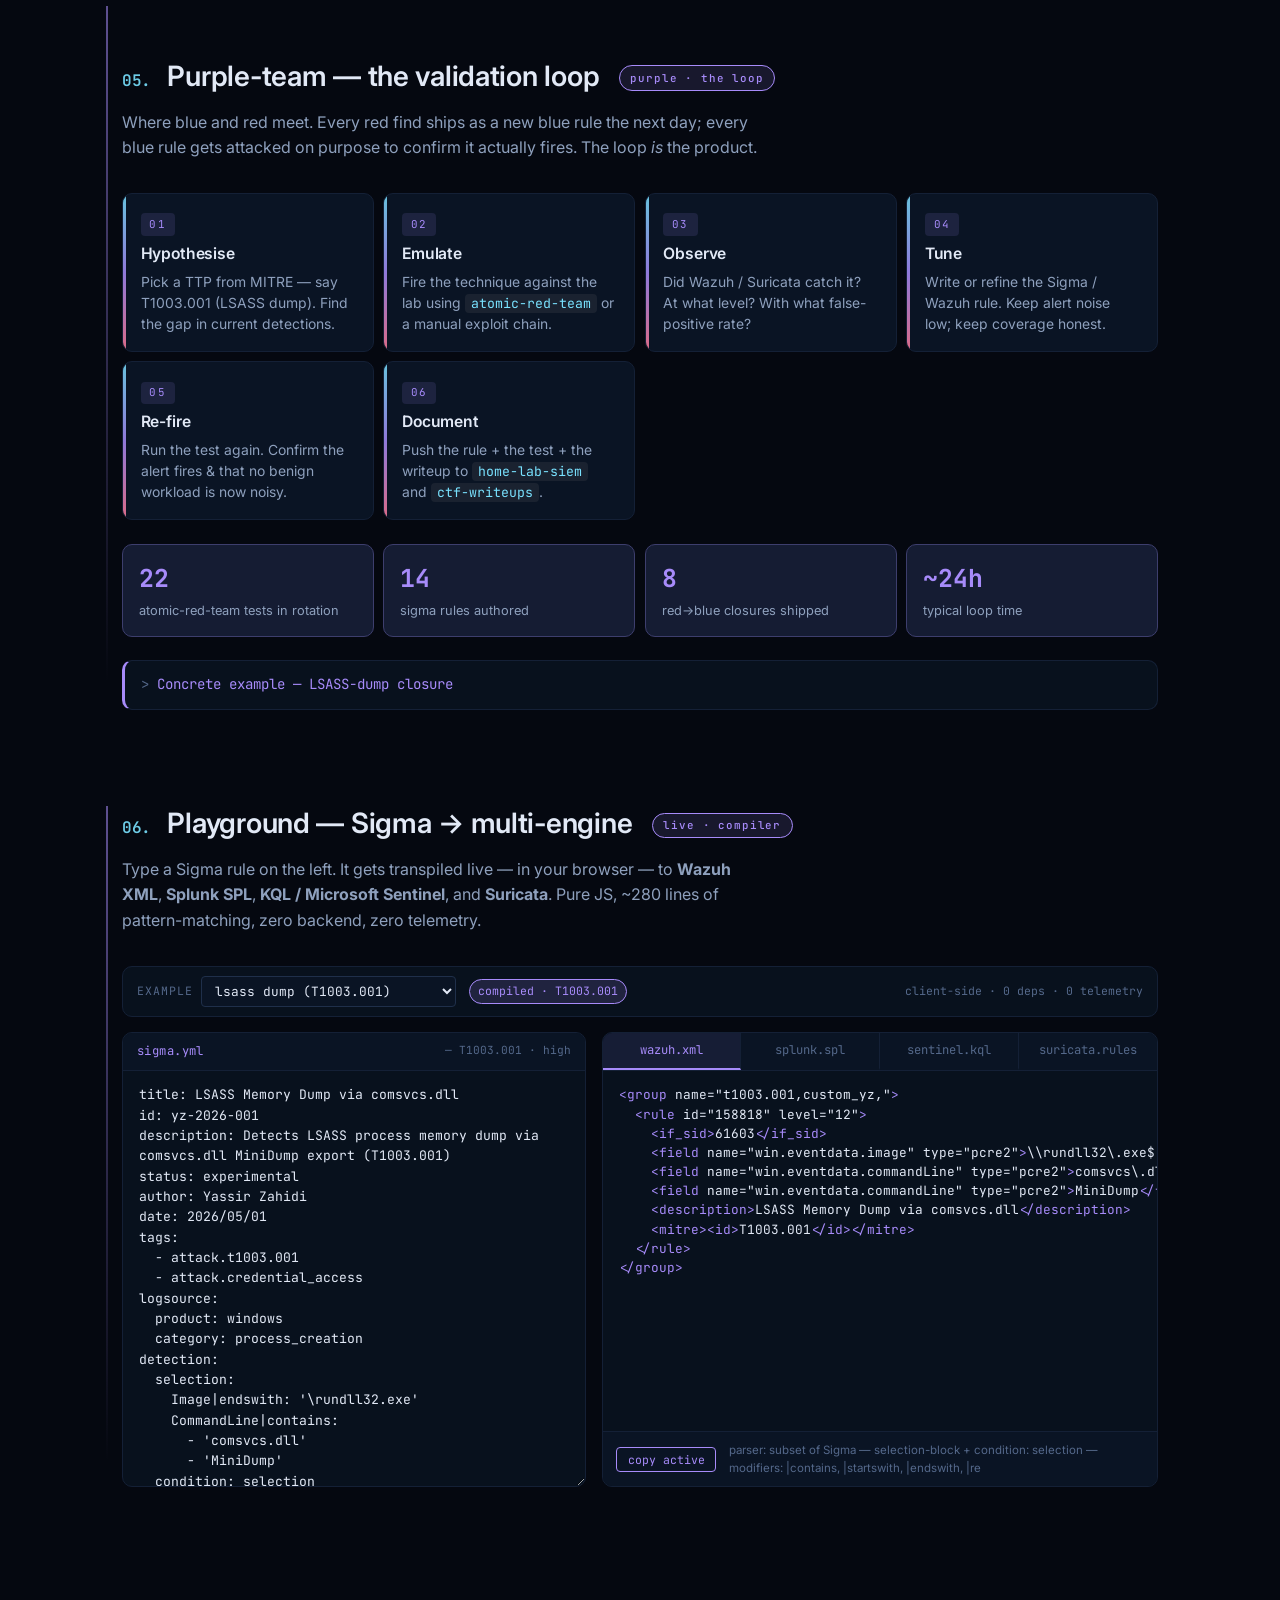
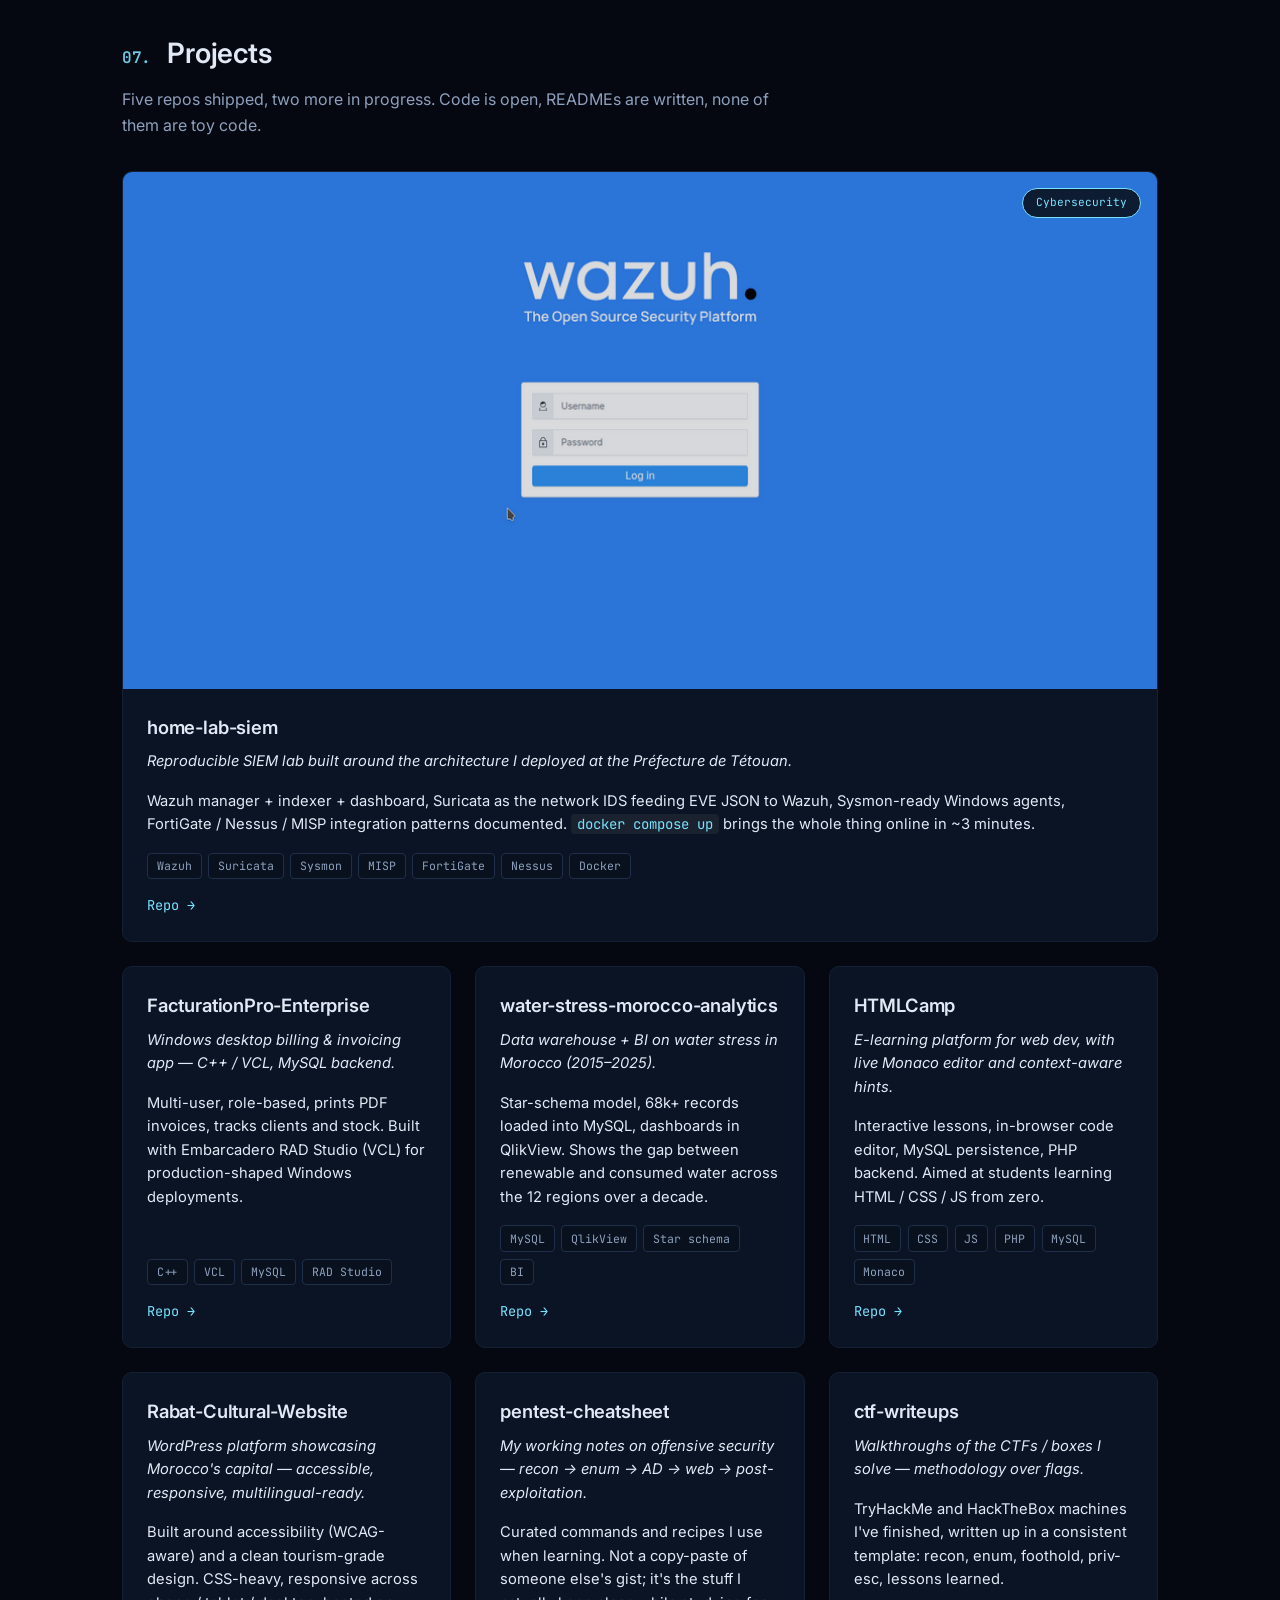
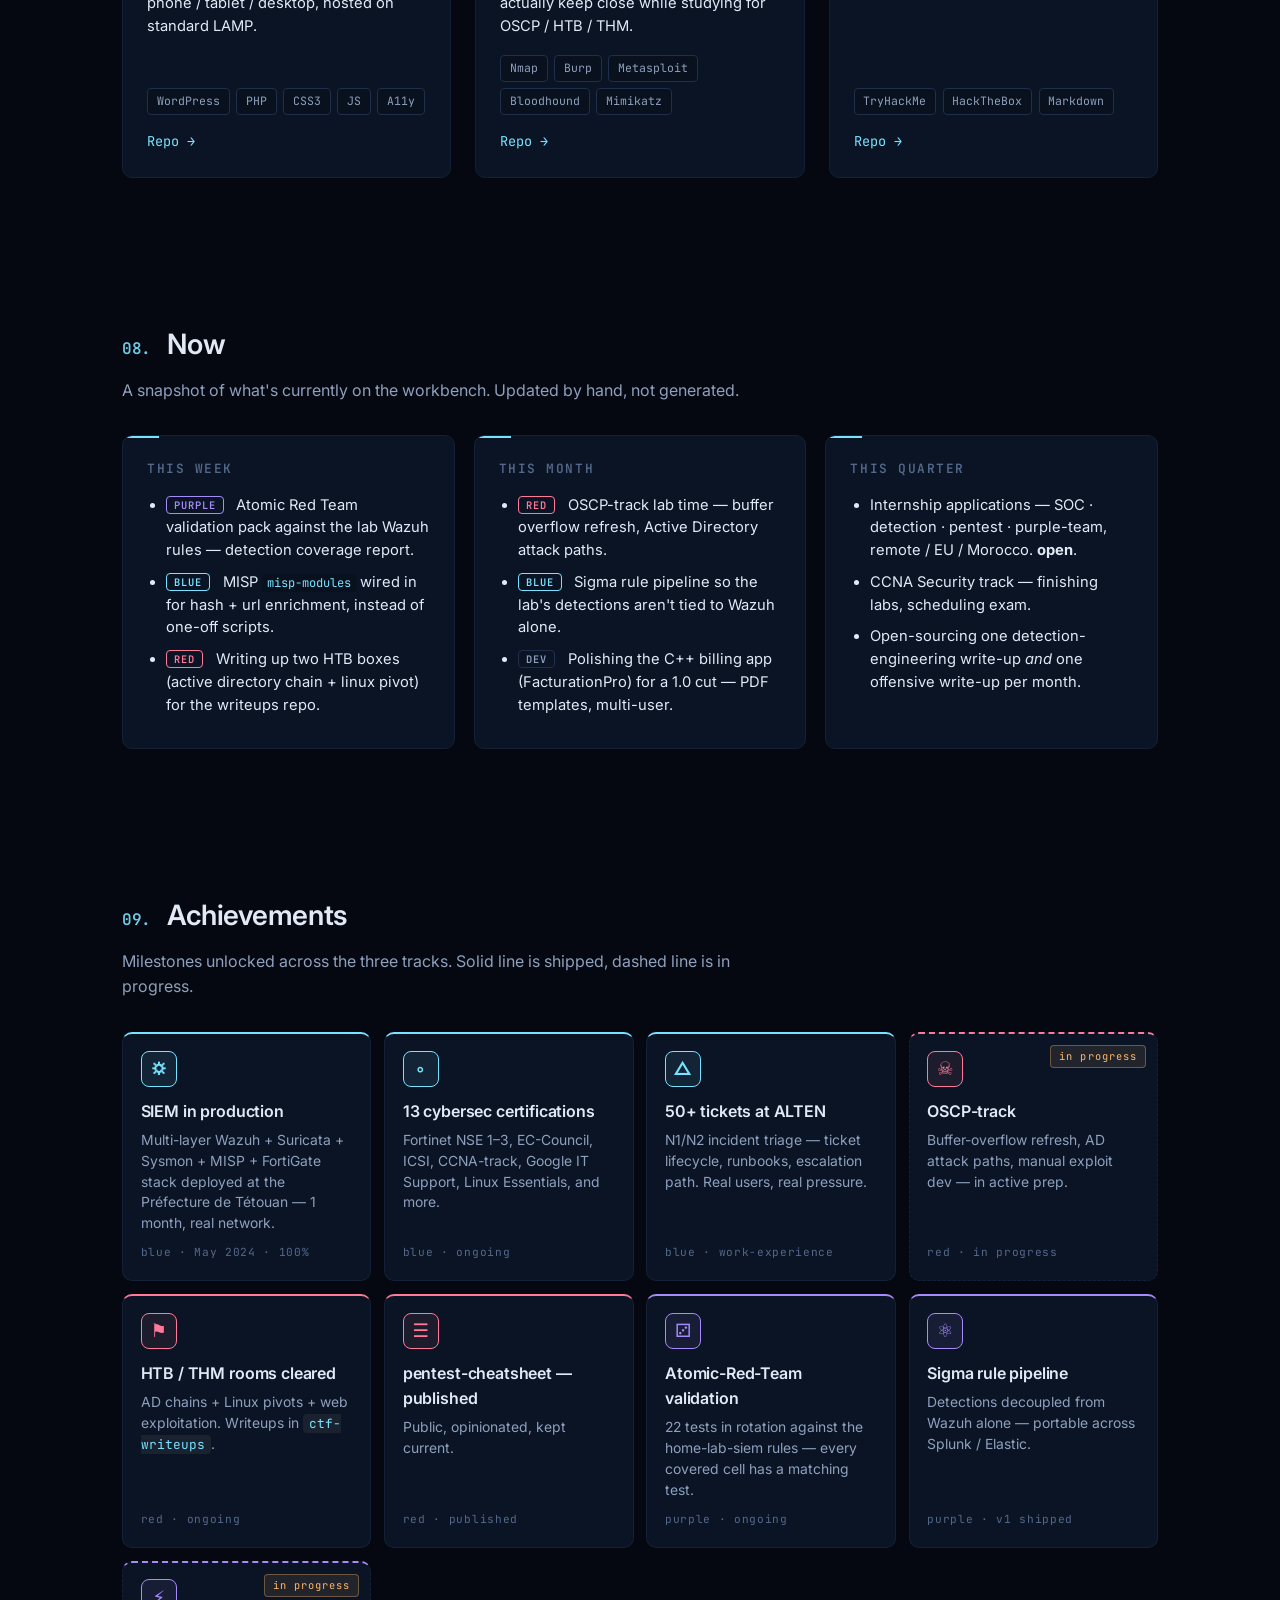
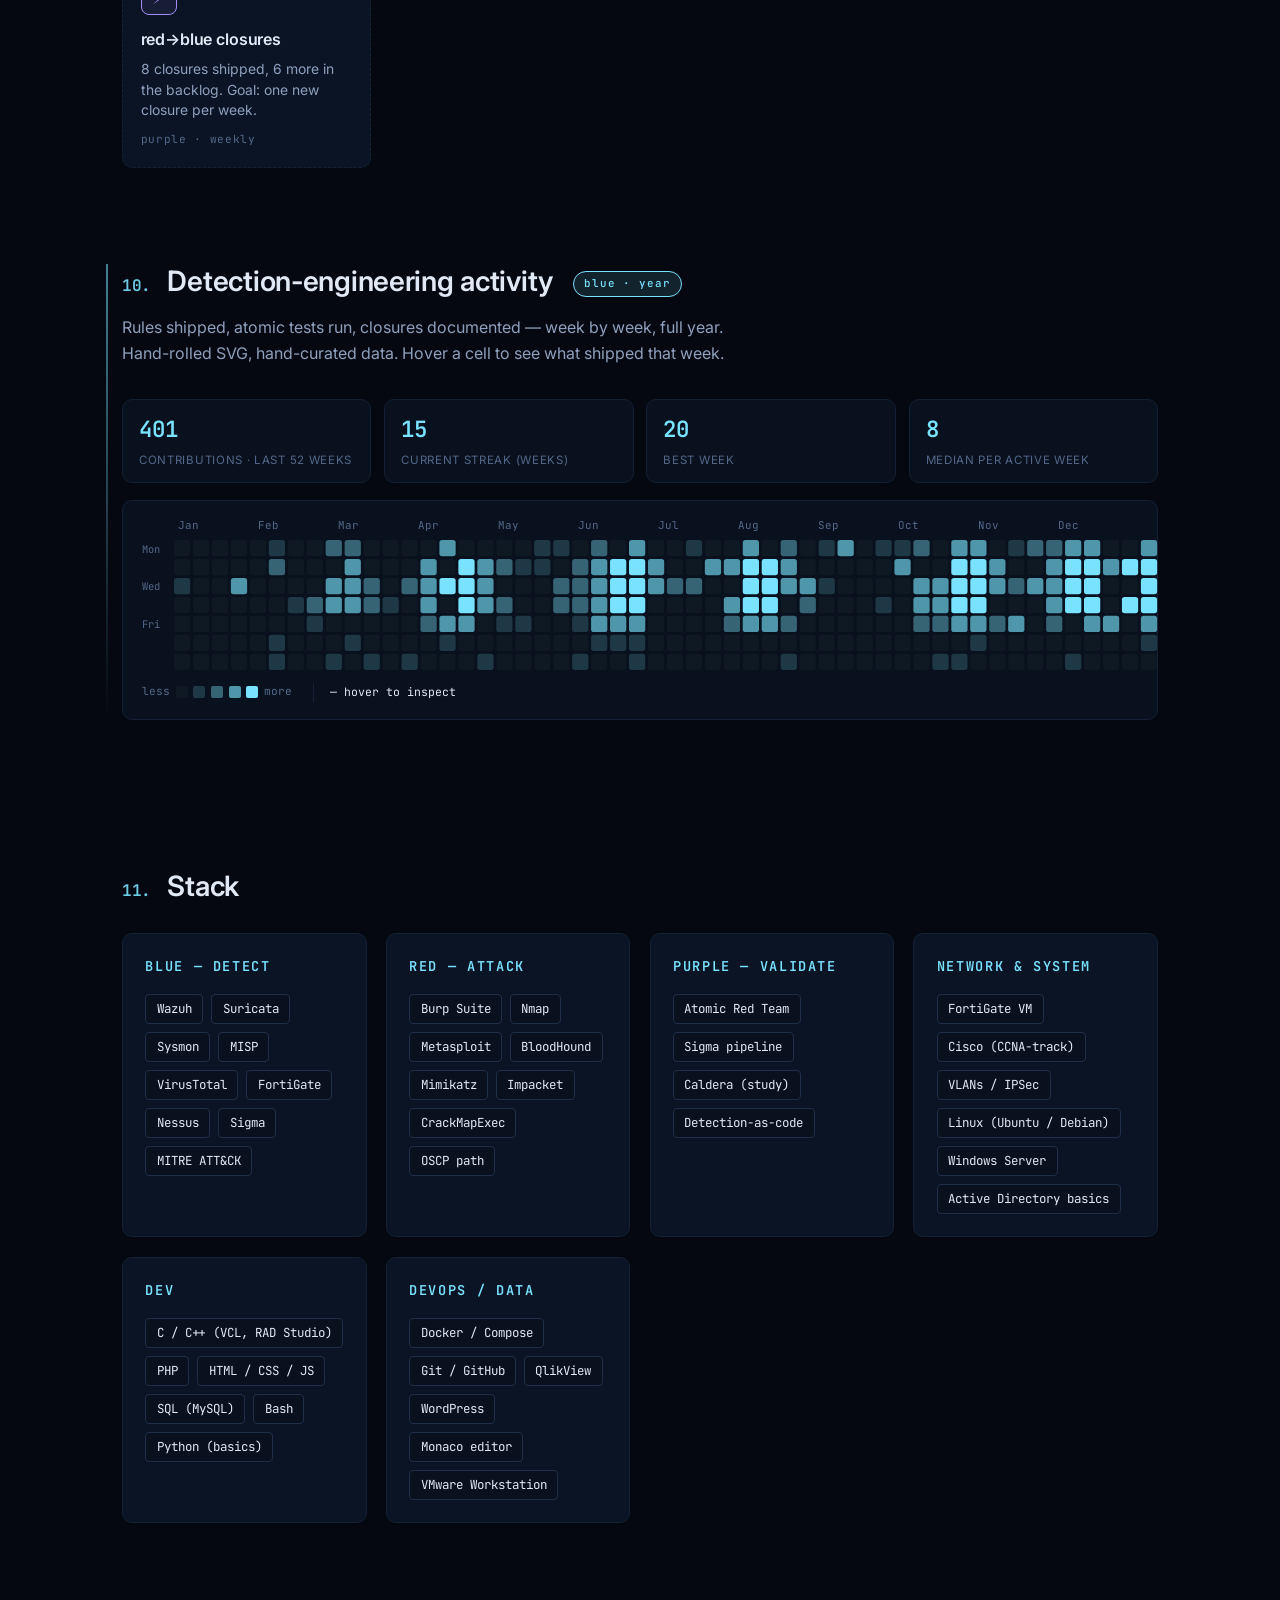
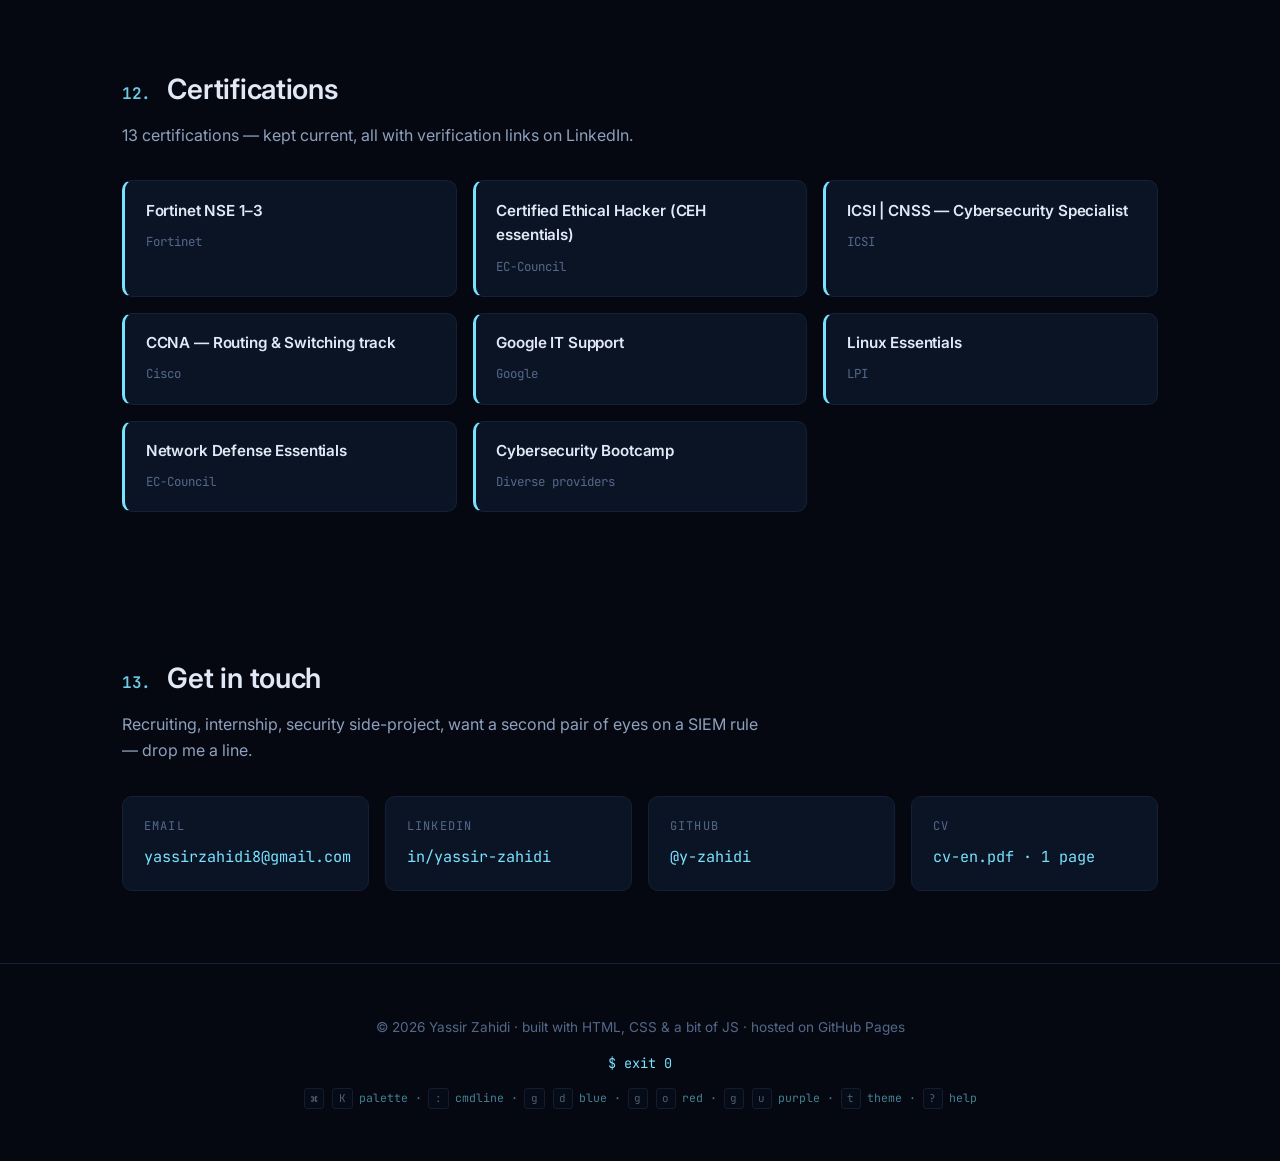
==== commit 4188d89b: "feat: portfolio site — dark cybersec, full SEO" ====
--- a/index.html
+++ b/index.html
@@ -6,7 +6,7 @@
   <title>Yassir Zahidi — Cybersecurity · blue + red + purple</title>
   <meta name="description" content="Cybersecurity engineer-in-training. I build reproducible SIEM labs (Wazuh · Suricata · Sysmon · MISP · FortiGate) and then attack them on purpose with TryHackMe / HackTheBox / atomic-red-team to harden the rules. Open to a SOC / detection-engineering / pentest / purple-team internship." />
   <meta name="author" content="Yassir Zahidi" />
-  <meta name="keywords" content="Yassir Zahidi, cybersecurity, SOC analyst, detection engineering, pentest, red team, purple team, SIEM, Wazuh, Suricata, FortiGate, Sysmon, MISP, atomic red team, OSCP, TryHackMe, HackTheBox, MITRE ATT&CK, Morocco, ISMO, Préfecture de Tétouan" />
+  <meta name="keywords" content="Yassir Zahidi, cybersecurity, blue team, detection engineering, pentester, red team, purple team, SIEM, Wazuh, Suricata, FortiGate, Sysmon, MISP, atomic red team, sigma, OSCP, TryHackMe, HackTheBox, MITRE ATT&amp;CK, Morocco, ISTA, Préfecture de Tétouan" />
   <meta name="theme-color" content="#0a0e14" />
   <meta name="color-scheme" content="dark" />
   <meta name="robots" content="index, follow, max-image-preview:large" />
@@ -130,6 +130,7 @@
       <li data-target="#achievements"><span class="si-num">09</span><span class="si-name">achievements</span></li>
       <li data-target="#heatmap" data-team="blue"><span class="si-num">10</span><span class="si-name">heatmap</span></li>
       <li data-target="#stack"><span class="si-num">11</span><span class="si-name">stack</span></li>
+      <li data-target="#certs"><span class="si-num">12</span><span class="si-name">certs</span></li>
       <li data-target="#contact"><span class="si-num">13</span><span class="si-name">contact</span></li>
     </ol>
   </aside>
@@ -210,7 +211,7 @@
             <span class="role-tag blue">blue</span><span class="role-plus">+</span><span class="role-tag red">red</span><span class="role-plus">+</span><span class="role-tag purple">purple</span>
           </p>
           <p class="lead">
-            I work the seam between defence and offence. I build the SIEM — Wazuh + Suricata + Sysmon + MISP + FortiGate — then I attack it on purpose to see what it misses, then I write the rule that catches the next one. Blue is the day job, red is the gym, purple is the loop.
+            I work the seam between defence and offence. I build the SIEM — Wazuh + Suricata + Sysmon + MISP + FortiGate — then I attack it on purpose to see what it misses, then I write the rule that catches the next one. Blue is the build, red is the gym, purple is the loop.
           </p>
           <div class="terminal" id="heroTerminal" aria-hidden="true">
             <div class="term-bar">
@@ -499,7 +500,7 @@
     <section id="playground" class="section section-team" data-team="purple">
       <h2><span class="num">06.</span> Playground — Sigma → multi-engine <span class="team-pill purple">live · compiler</span></h2>
       <p class="section-lead">
-        Type a Sigma rule on the left. It gets transpiled live — in your browser — to <strong>Wazuh XML</strong>, <strong>Splunk SPL</strong>, <strong>KQL / Microsoft Sentinel</strong>, and <strong>Suricata</strong>. No backend, no API call, no AI. ~280 lines of pattern-matching JS.
+        Type a Sigma rule on the left. It gets transpiled live — in your browser — to <strong>Wazuh XML</strong>, <strong>Splunk SPL</strong>, <strong>KQL / Microsoft Sentinel</strong>, and <strong>Suricata</strong>. Pure JS, ~280 lines of pattern-matching, zero backend, zero telemetry.
       </p>
 
       <div class="pg-toolbar">
@@ -616,7 +617,7 @@
           <div class="proj-body">
             <h3>HTMLCamp</h3>
             <p class="proj-tagline">
-              E-learning platform for web dev, with live Monaco editor and AI hints.
+              E-learning platform for web dev, with live Monaco editor and context-aware hints.
             </p>
             <p>
               Interactive lessons, in-browser code editor, MySQL persistence, PHP backend. Aimed at students learning HTML / CSS / JS from zero.
@@ -913,7 +914,7 @@
   <aside class="liveops" id="liveops" aria-label="Live ops widget">
     <header class="lo-head">
       <span class="lo-led" aria-hidden="true"></span>
-      <span class="lo-name">soc-ops</span>
+      <span class="lo-name">yz-lab</span>
       <button type="button" class="lo-x" id="liveopsX" aria-label="hide live-ops widget" title="hide">–</button>
     </header>
     <dl class="lo-rows">
@@ -987,5 +988,6 @@
   </div>
 
   <script src="assets/main.js" defer></script>
+<script src="assets/counter-fix.js" defer></script>
 </body>
 </html>
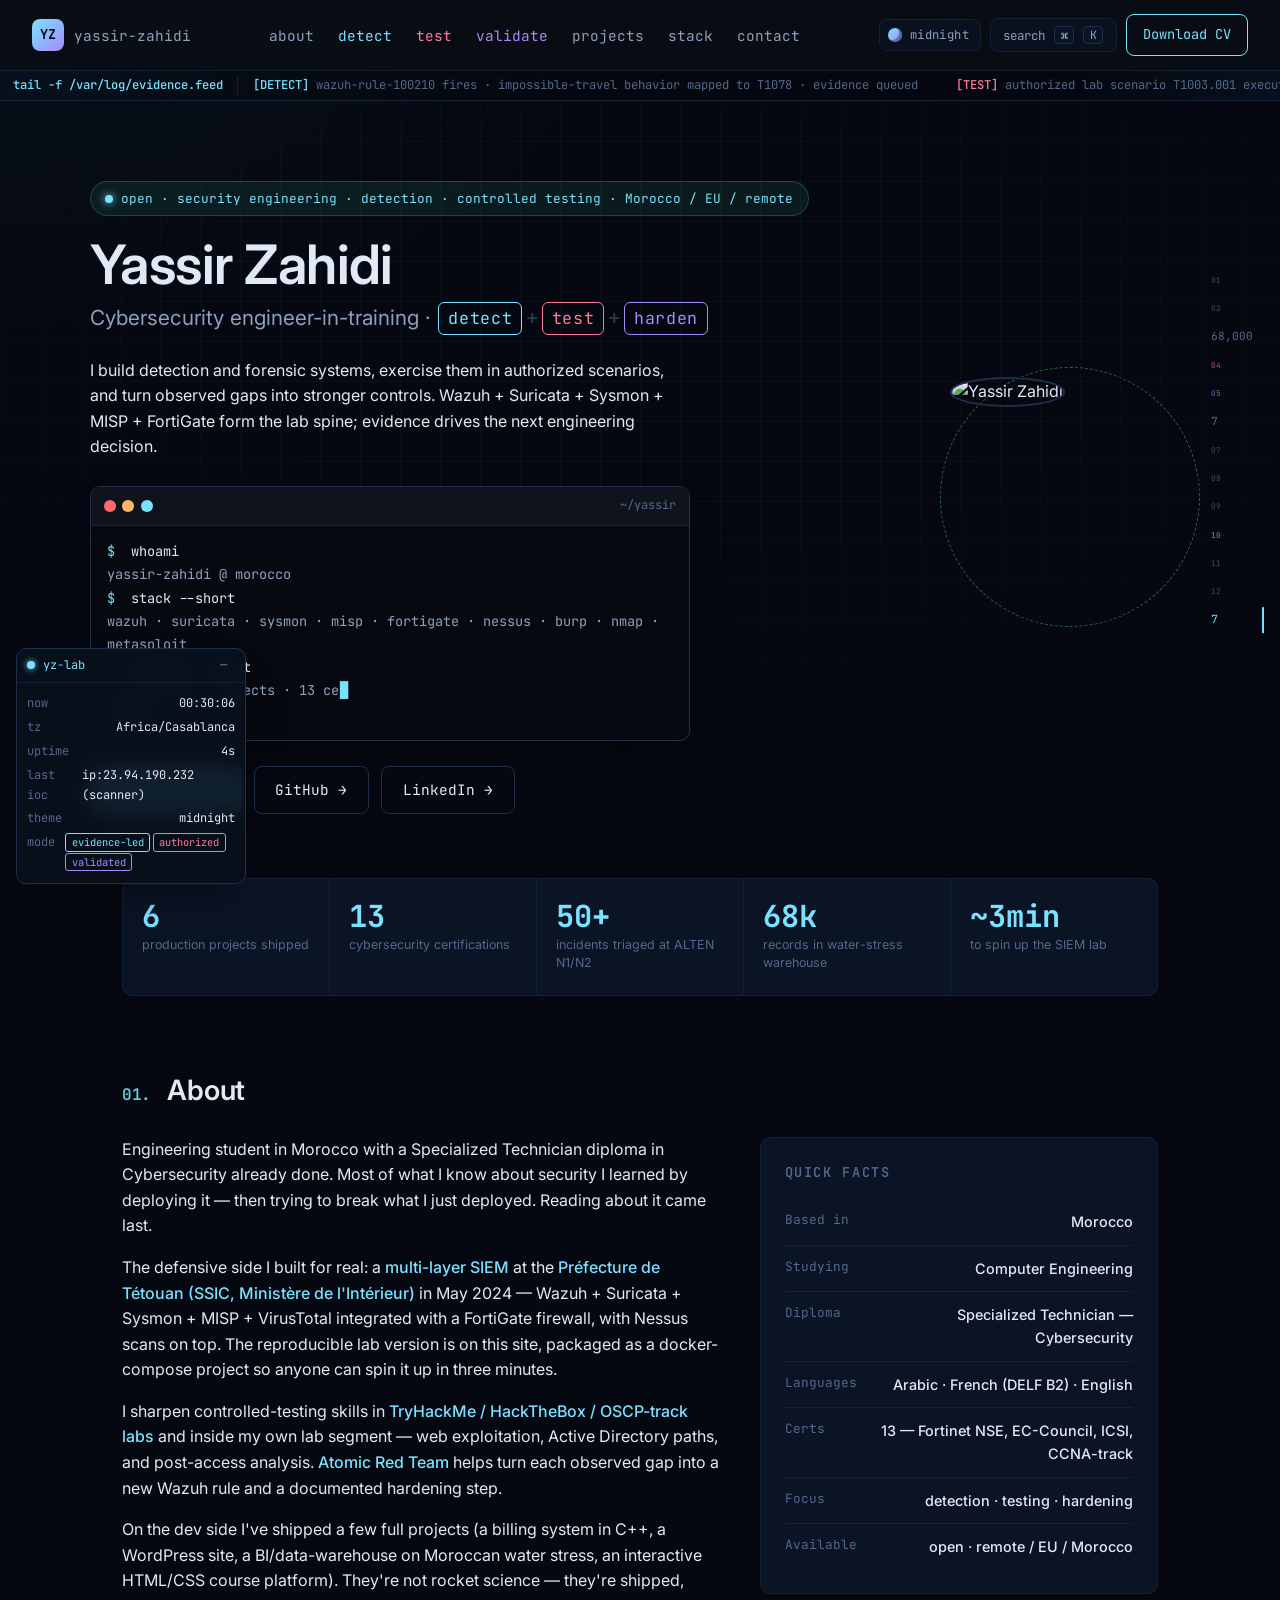
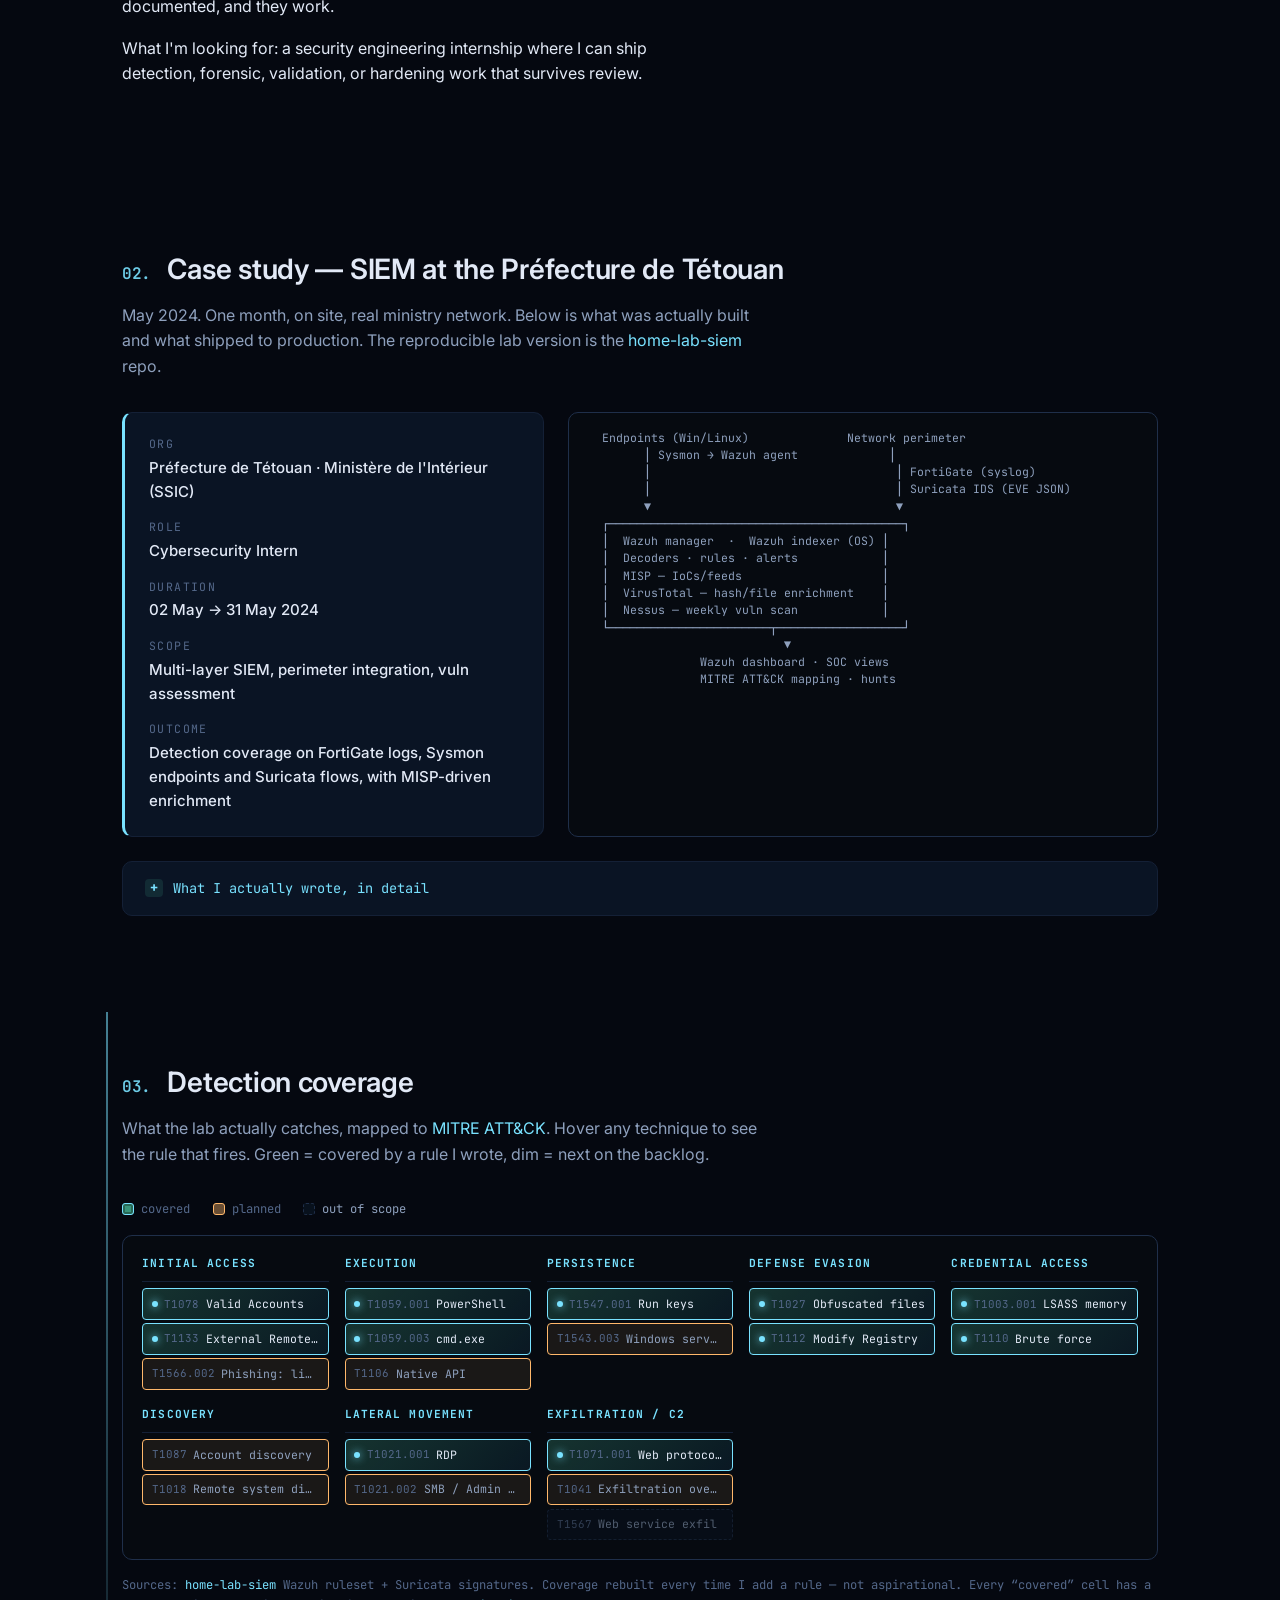
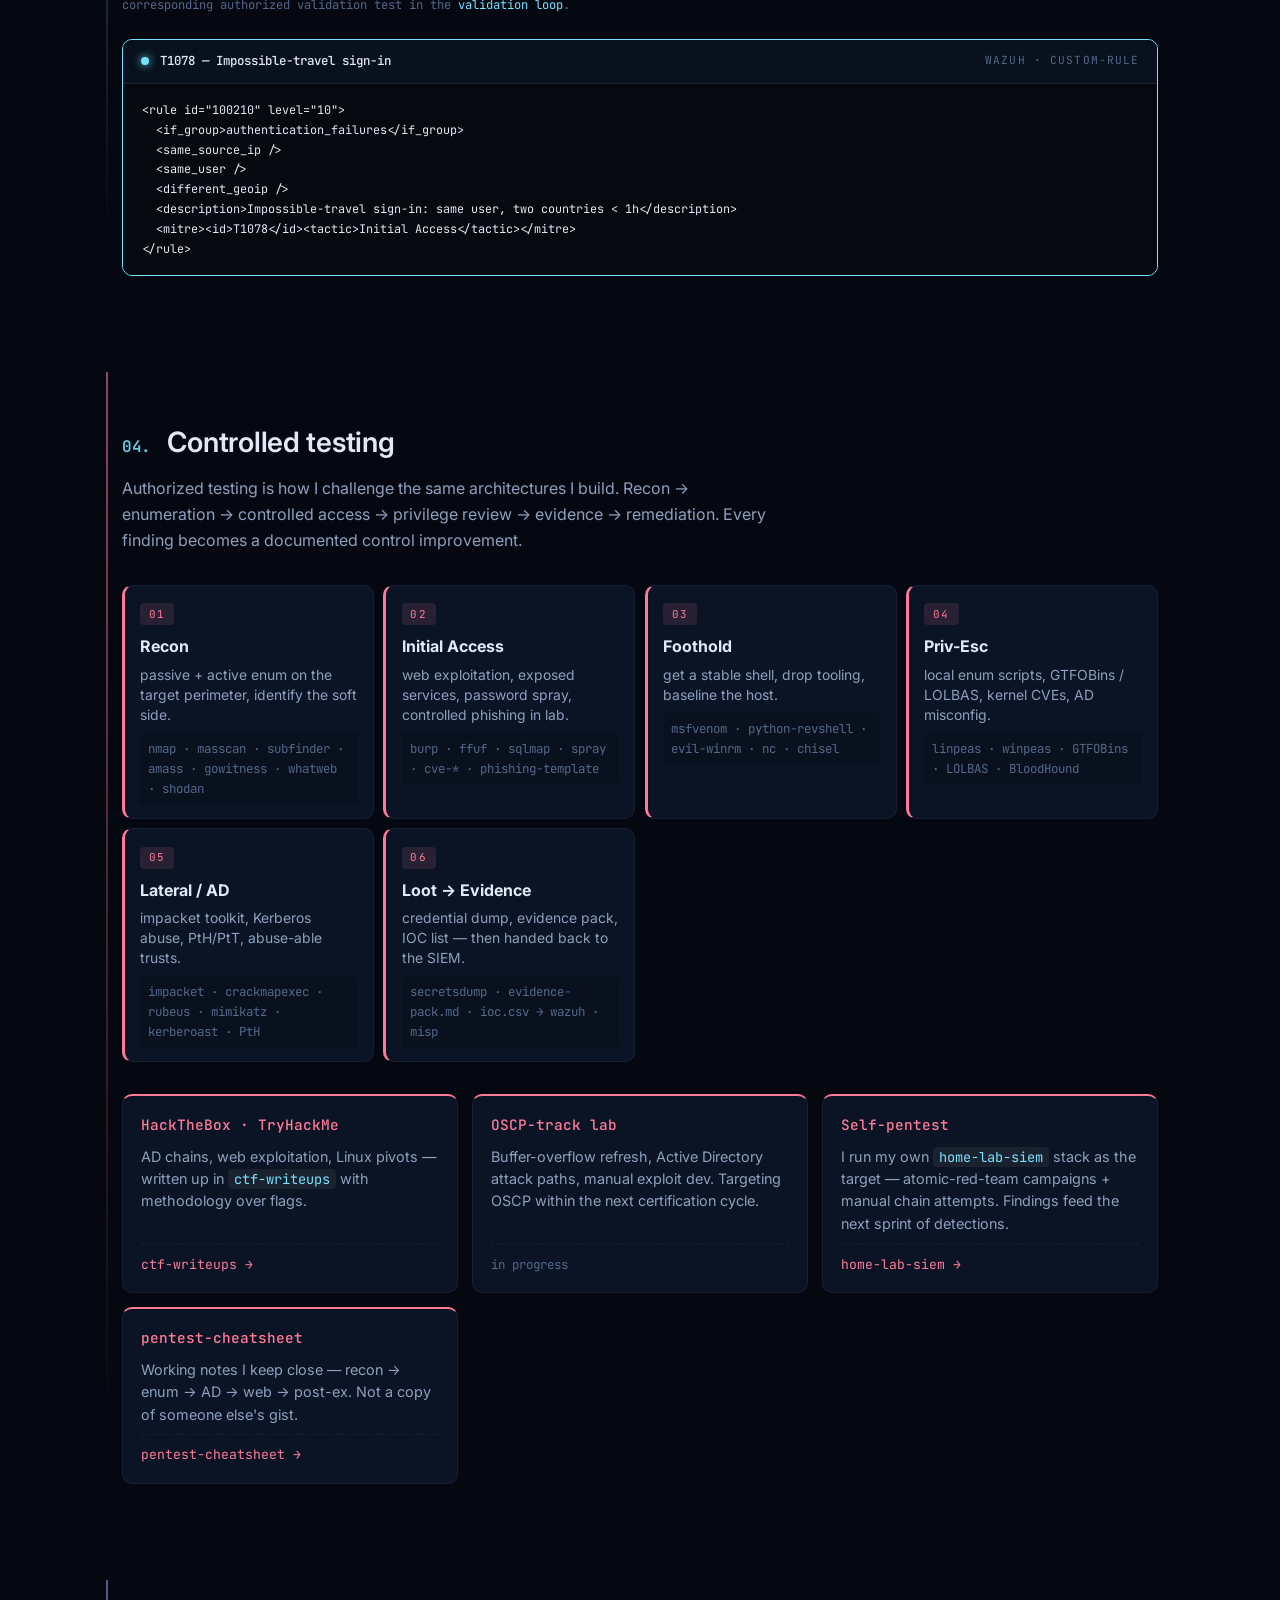
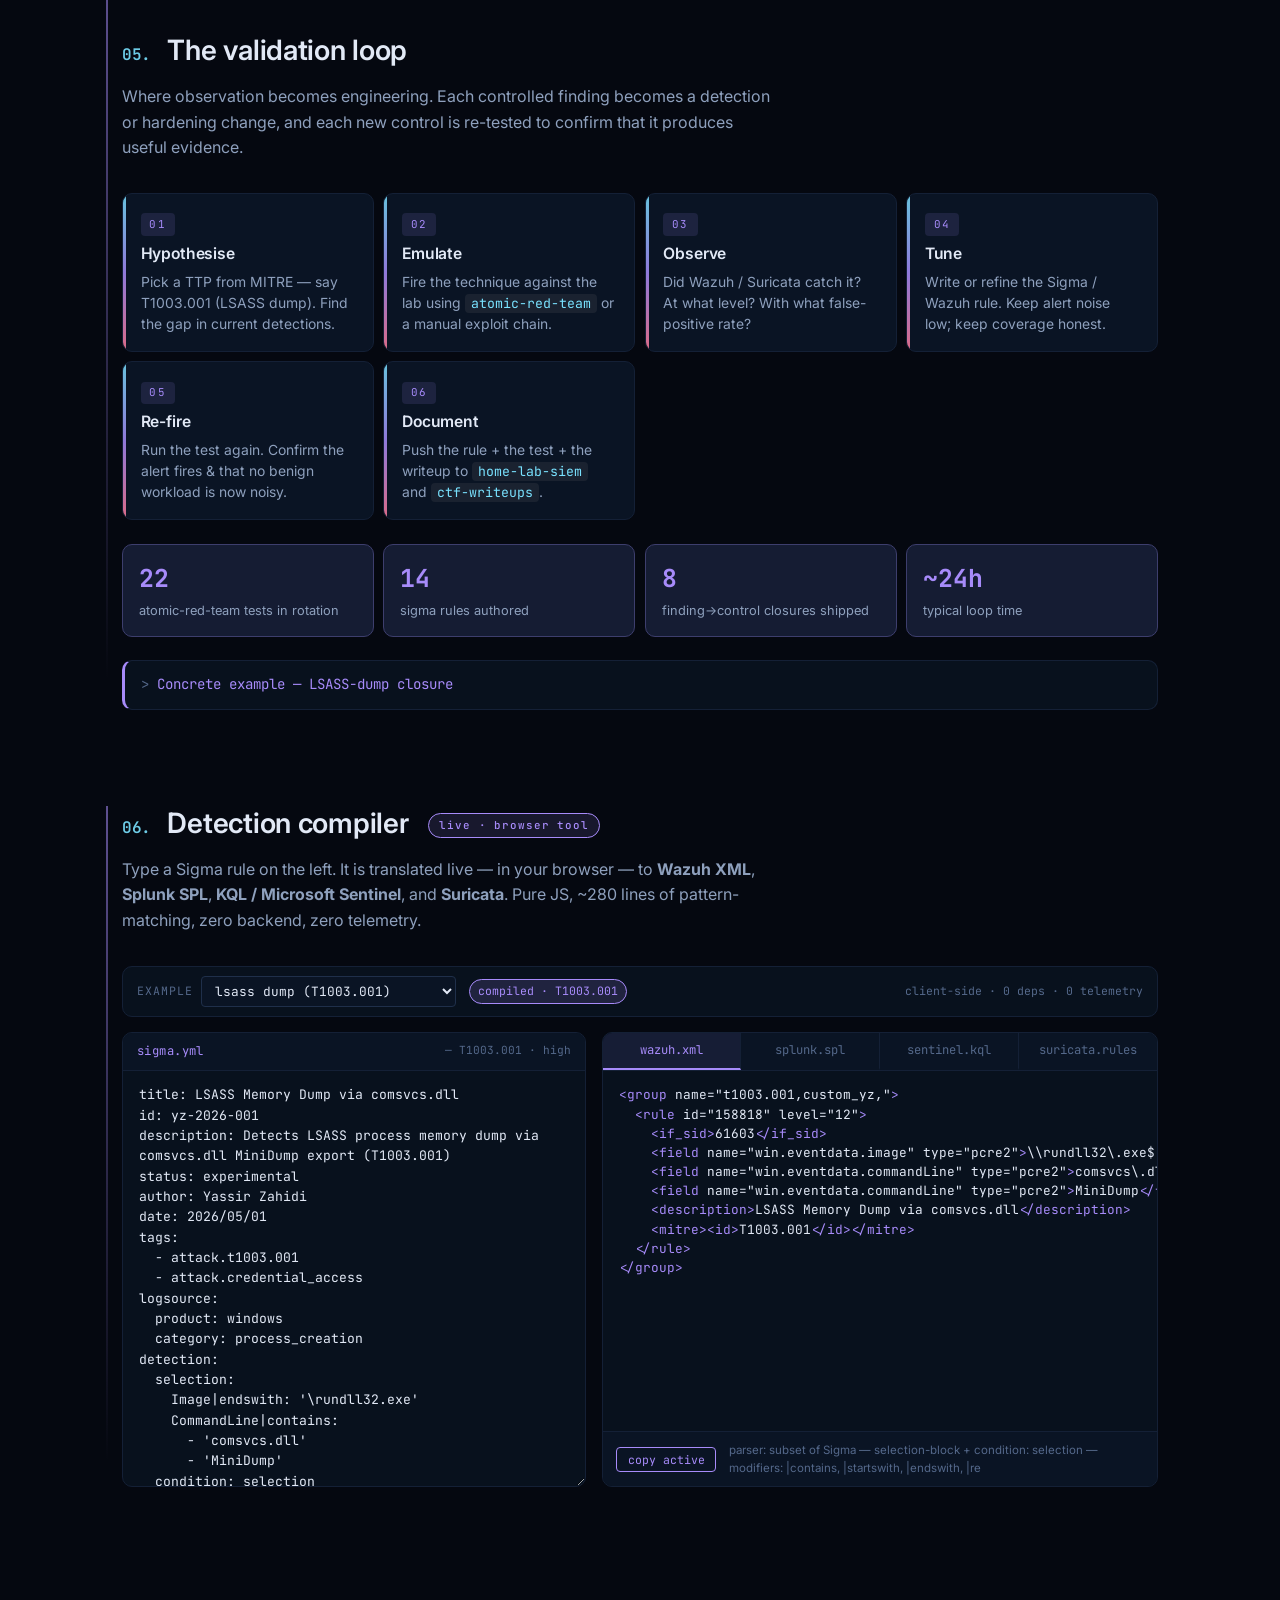
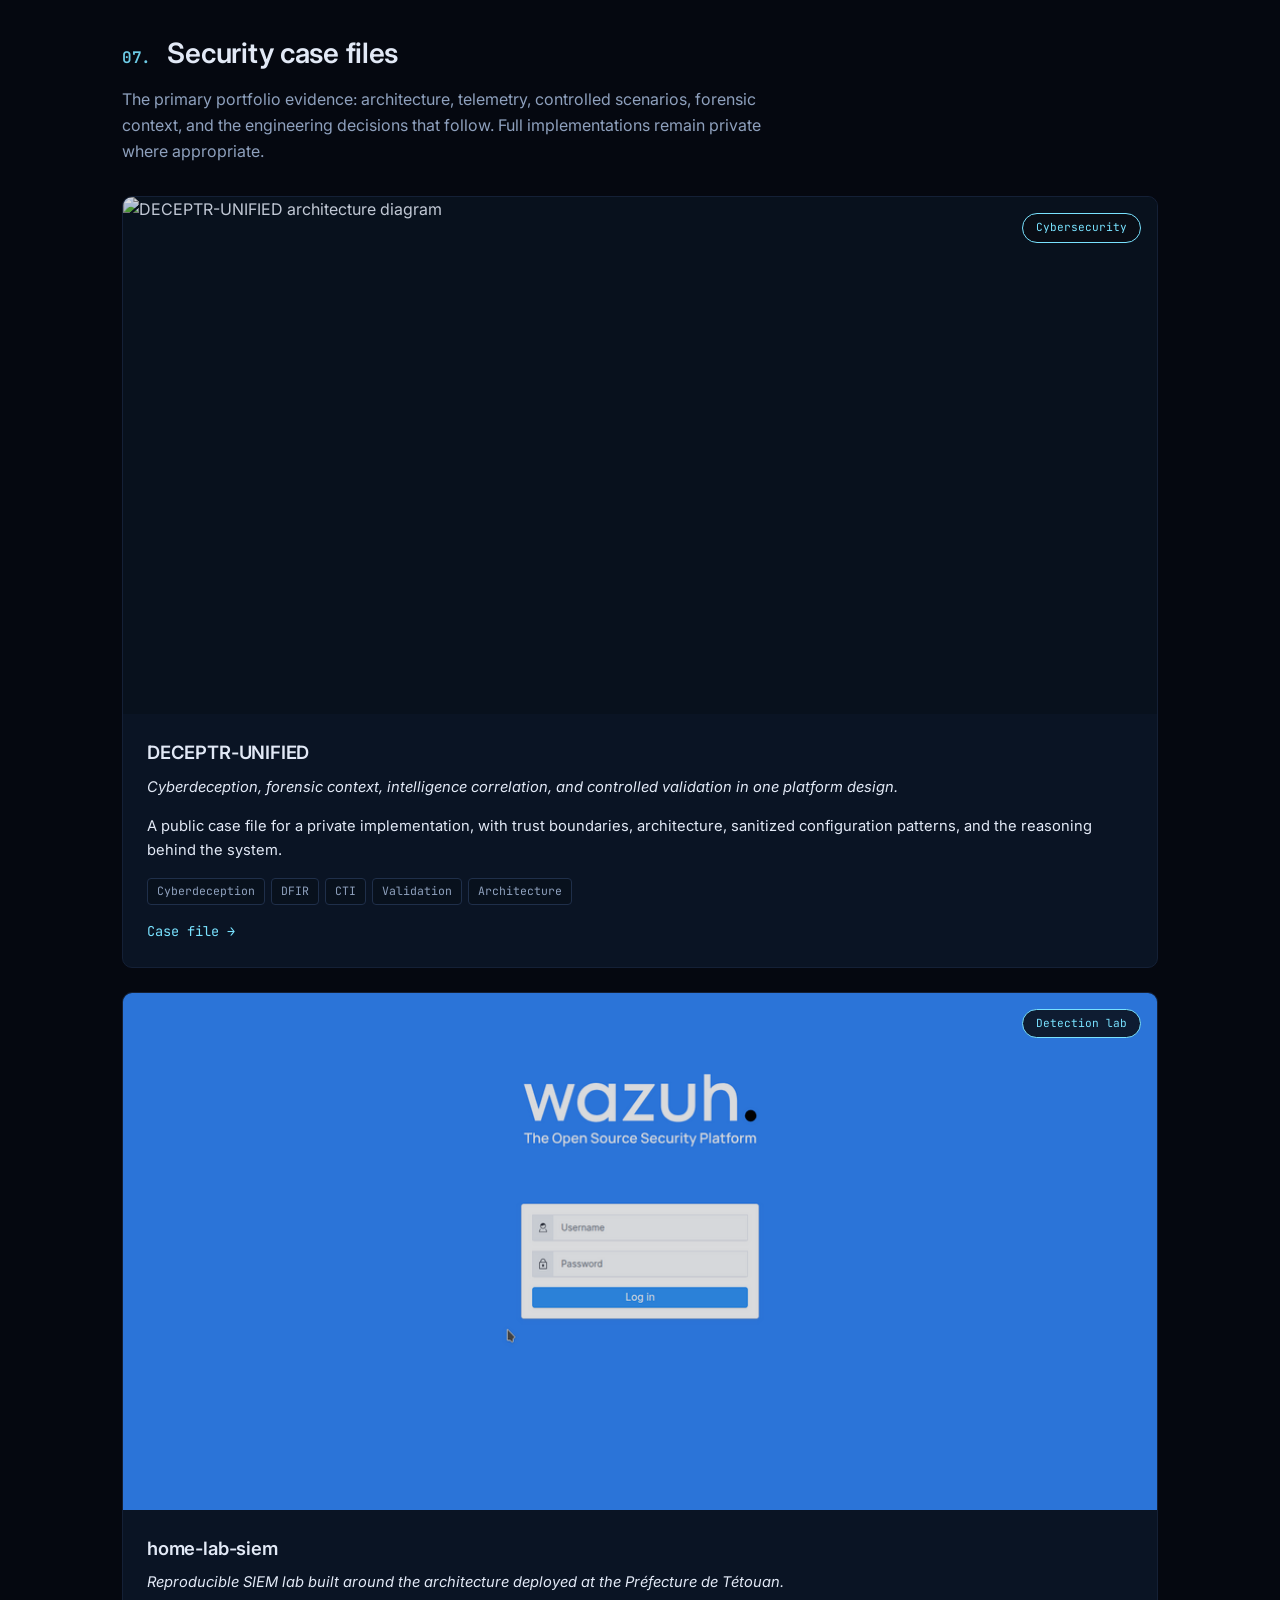
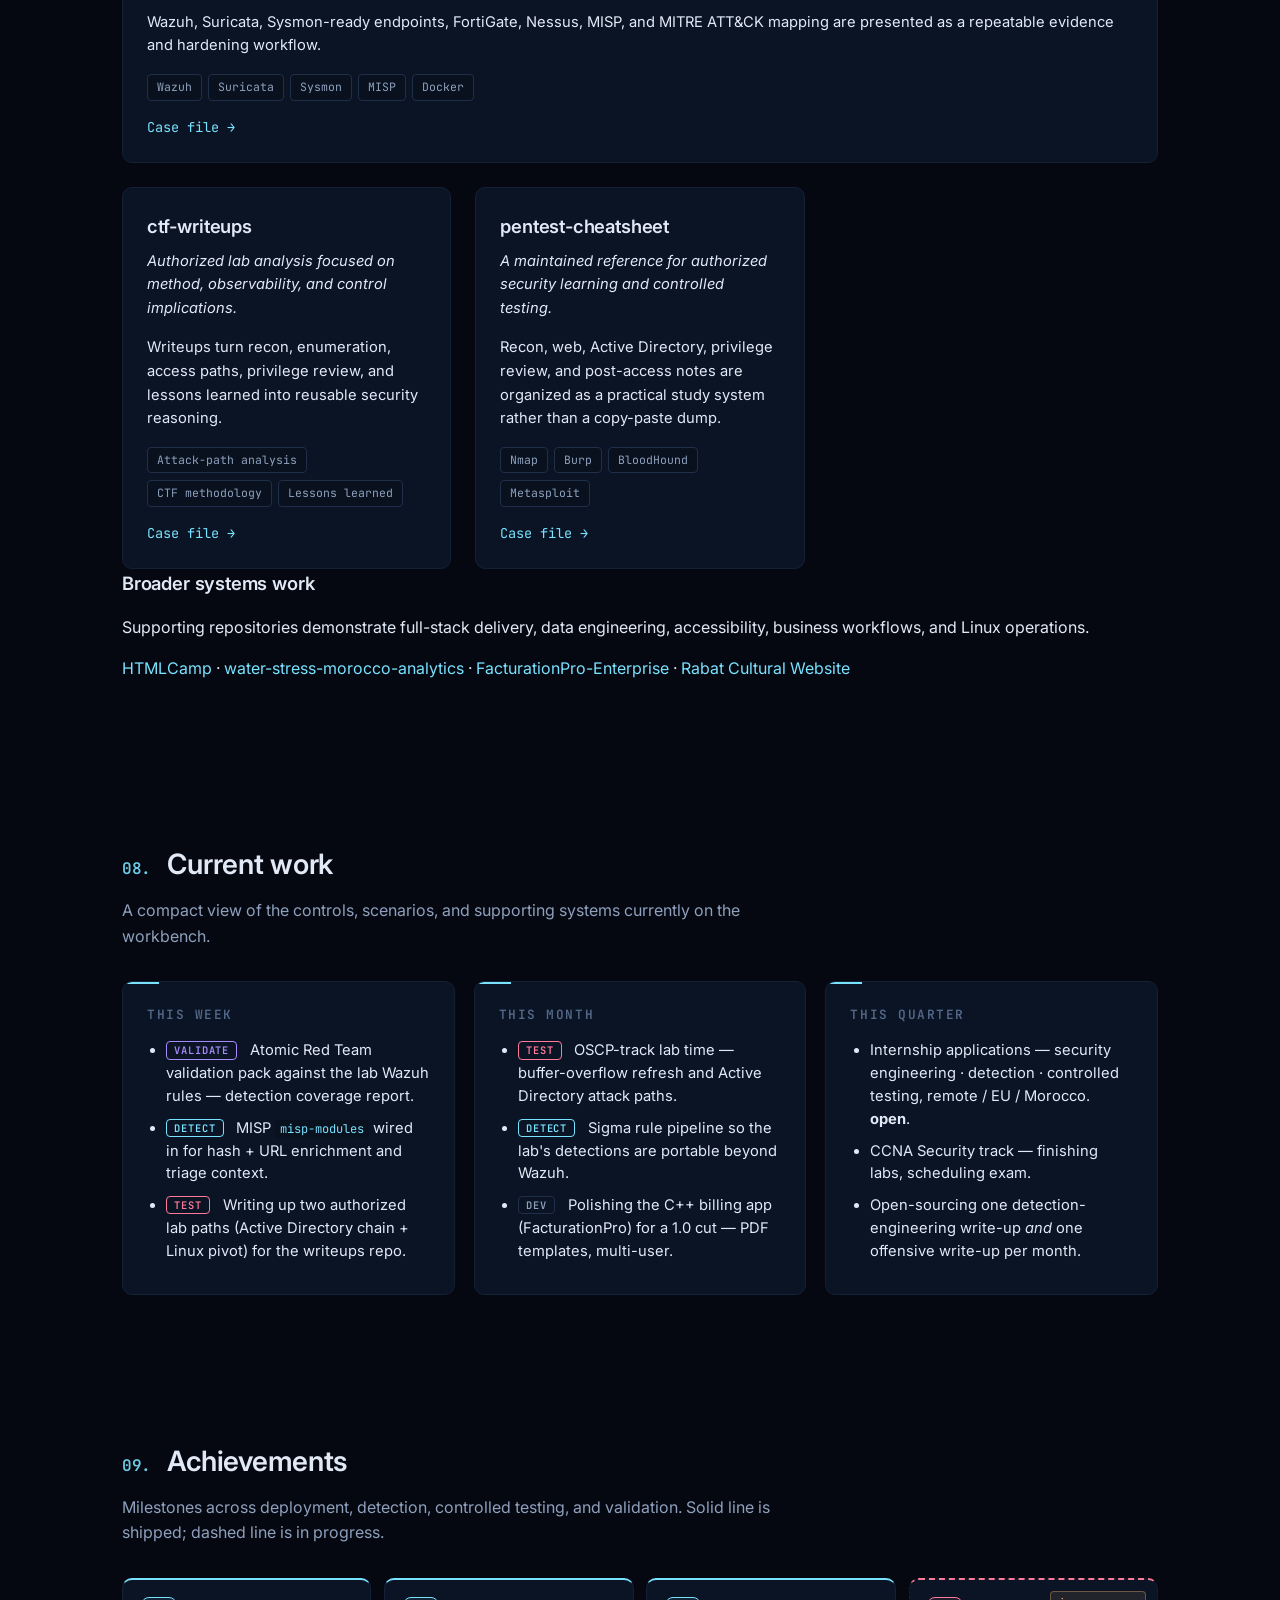
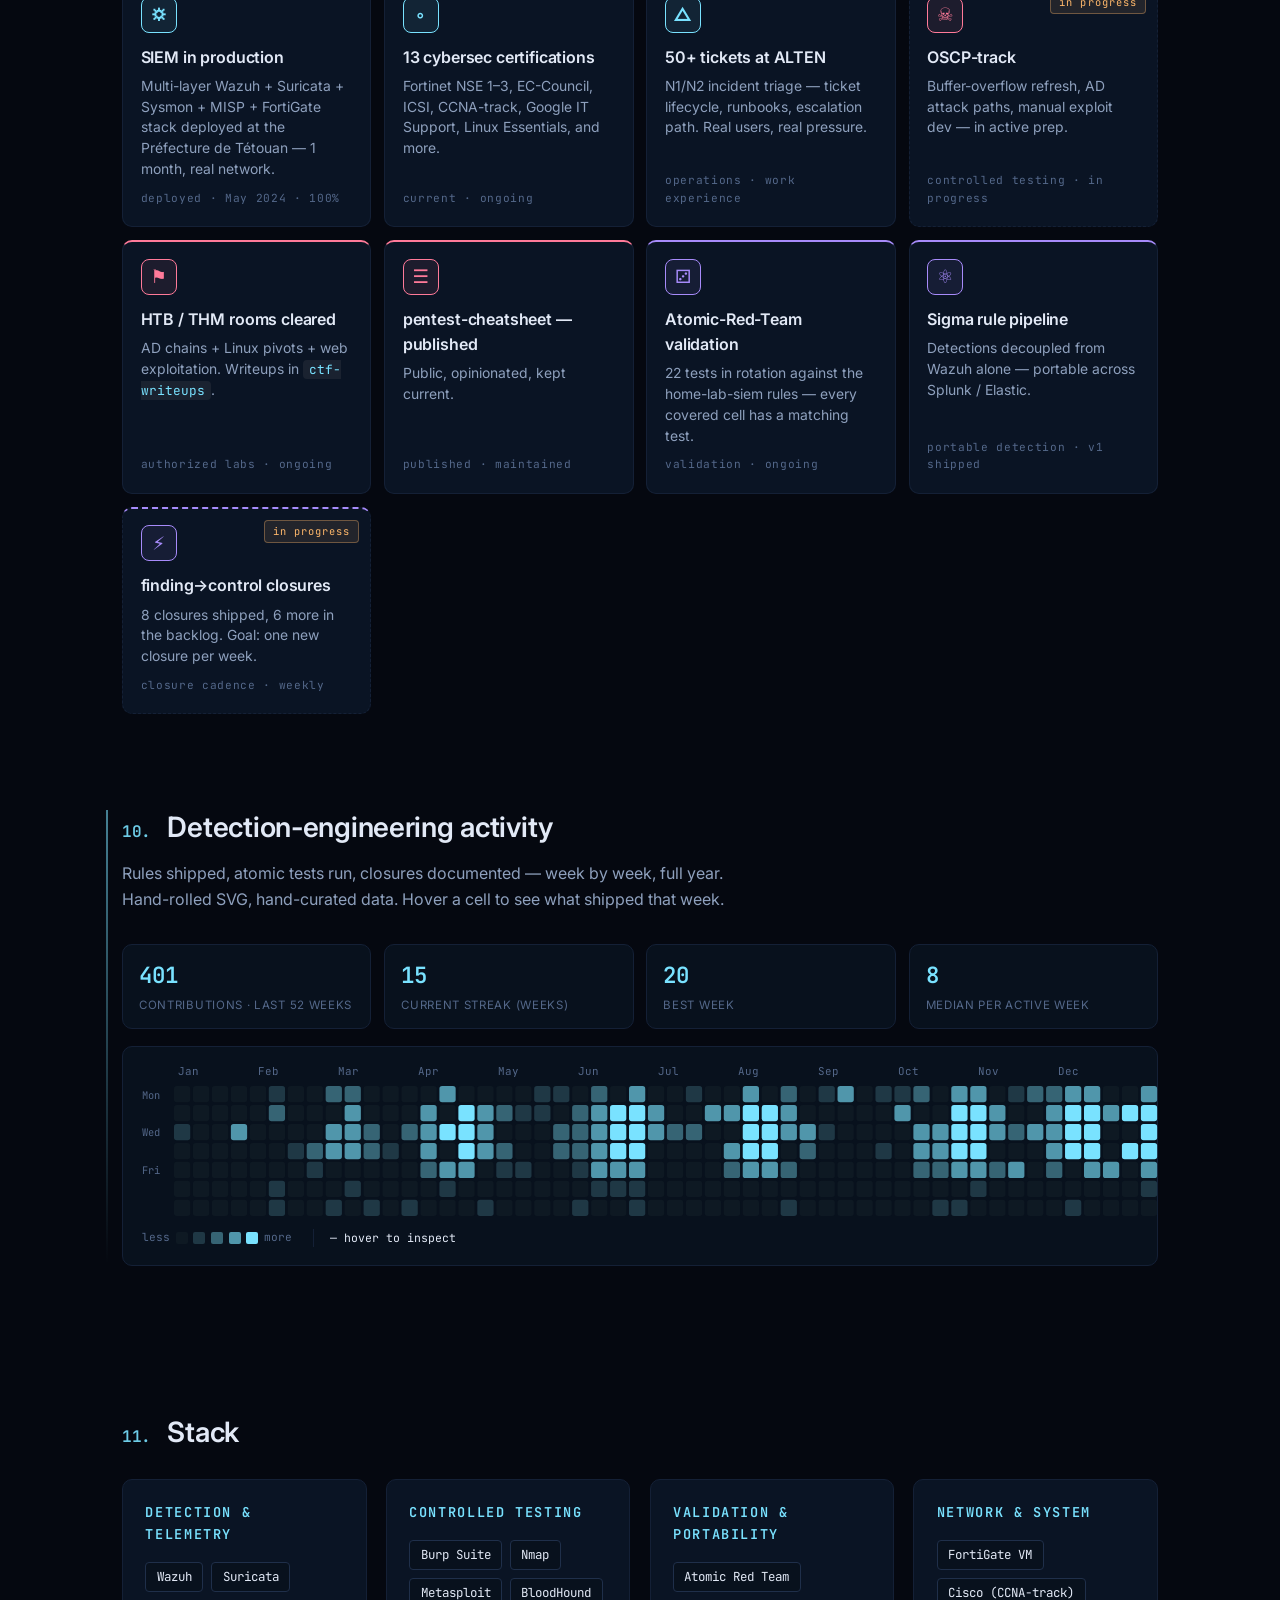
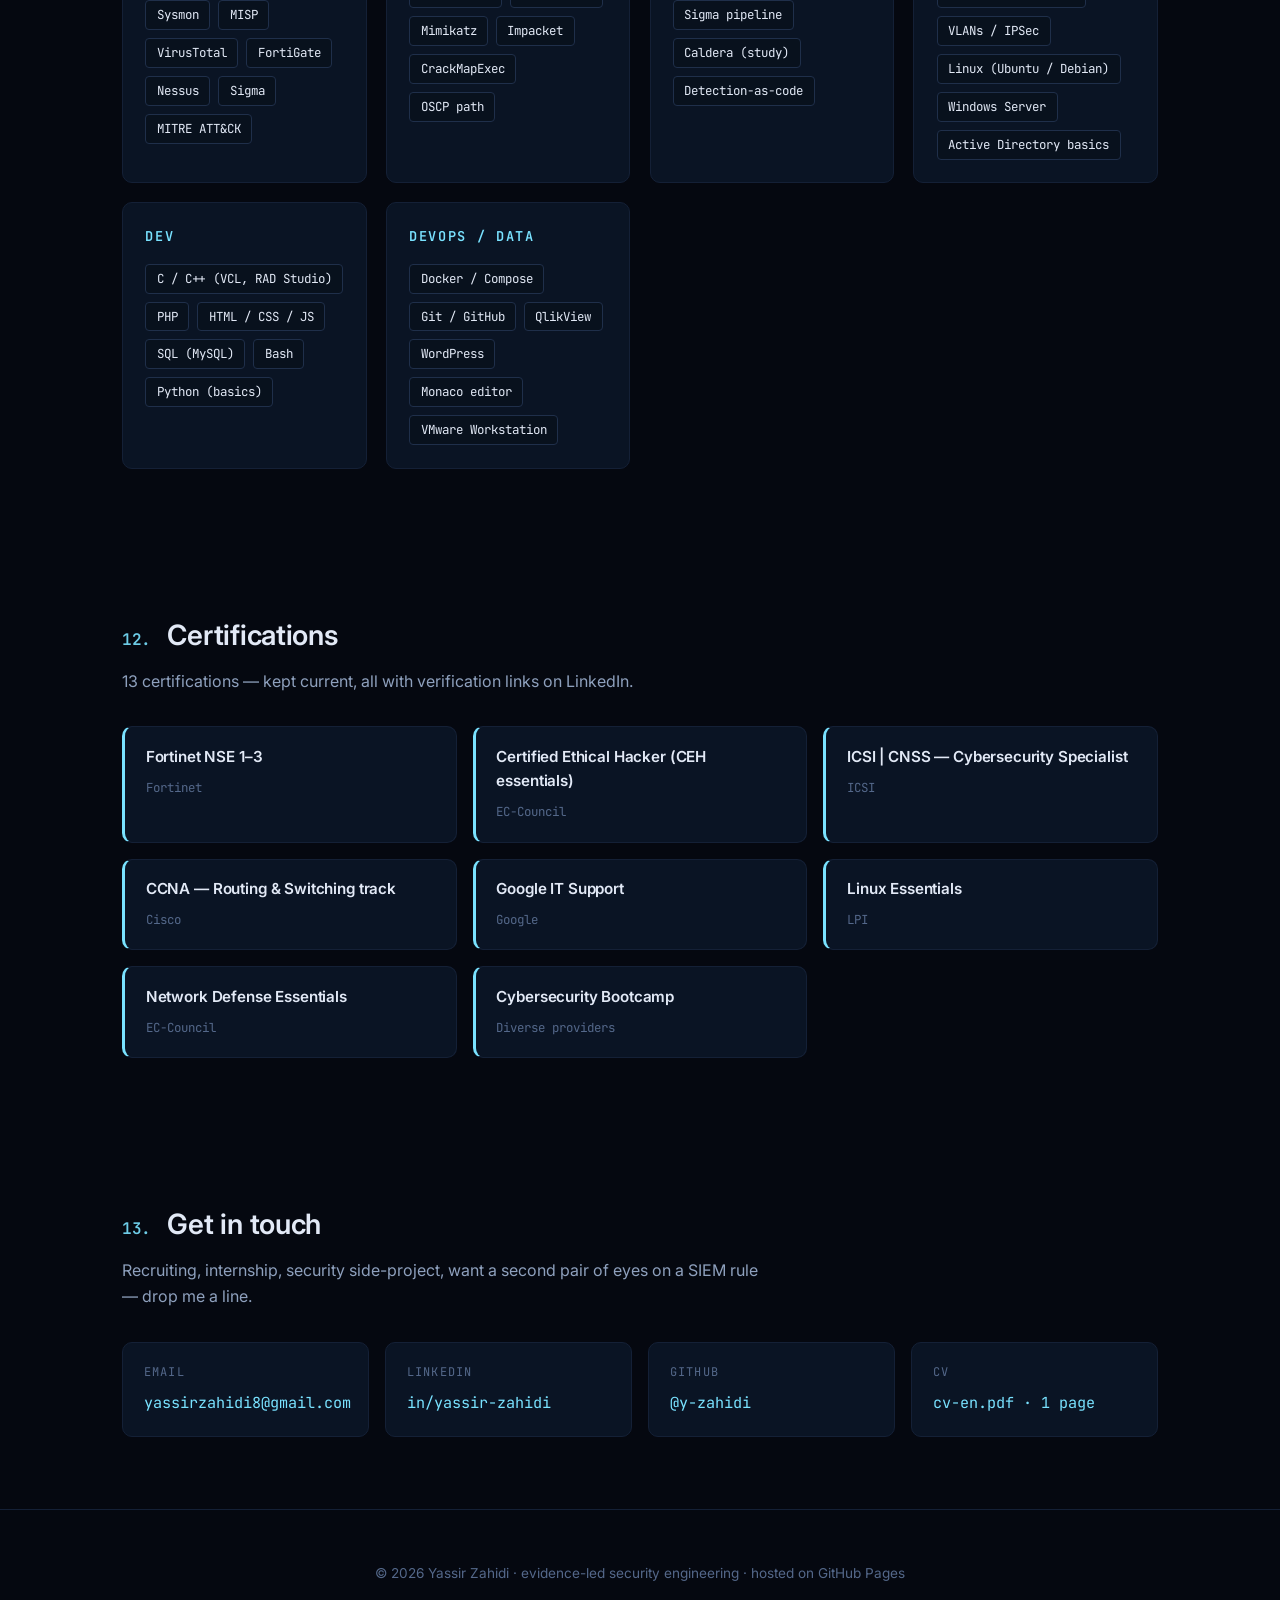
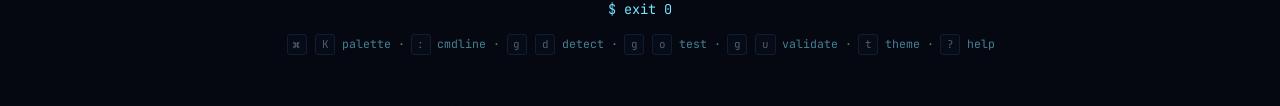
==== commit 9be9d1ae: "refactor: focus portfolio on cybersecurity case files" ====
--- a/index.html
+++ b/index.html
@@ -3,10 +3,10 @@
 <head>
   <meta charset="utf-8" />
   <meta name="viewport" content="width=device-width,initial-scale=1" />
-  <title>Yassir Zahidi — Cybersecurity · blue + red + purple</title>
-  <meta name="description" content="Cybersecurity engineer-in-training. I build reproducible SIEM labs (Wazuh · Suricata · Sysmon · MISP · FortiGate) and then attack them on purpose with TryHackMe / HackTheBox / atomic-red-team to harden the rules. Open to a SOC / detection-engineering / pentest / purple-team internship." />
+  <title>Yassir Zahidi — Adversary-Informed Security Engineering</title>
+  <meta name="description" content="Security engineering portfolio focused on detection, forensics, controlled testing, cyberdeception, and hardening. Evidence-rich case files from private personal implementations." />
   <meta name="author" content="Yassir Zahidi" />
-  <meta name="keywords" content="Yassir Zahidi, cybersecurity, blue team, detection engineering, pentester, red team, purple team, SIEM, Wazuh, Suricata, FortiGate, Sysmon, MISP, atomic red team, sigma, OSCP, TryHackMe, HackTheBox, MITRE ATT&amp;CK, Morocco, ISTA, Préfecture de Tétouan" />
+  <meta name="keywords" content="Yassir Zahidi, cybersecurity, security engineering, detection engineering, digital forensics, controlled testing, cyberdeception, SIEM, Wazuh, Suricata, FortiGate, Sysmon, MISP, Sigma, OSCP, TryHackMe, HackTheBox, MITRE ATT&amp;CK, Morocco, ISTA, Préfecture de Tétouan" />
   <meta name="theme-color" content="#0a0e14" />
   <meta name="color-scheme" content="dark" />
   <meta name="robots" content="index, follow, max-image-preview:large" />
@@ -23,8 +23,8 @@
   <!-- Open Graph -->
   <meta property="og:type" content="website" />
   <meta property="og:site_name" content="Yassir Zahidi — Portfolio" />
-  <meta property="og:title" content="Yassir Zahidi — Cybersecurity · blue + red + purple" />
-  <meta property="og:description" content="SOC · detection engineering · pentest · purple-team. I build the SIEM (Wazuh + Suricata + Sysmon + MISP + FortiGate), then I attack it on purpose to see what it misses. Open to internships." />
+  <meta property="og:title" content="Yassir Zahidi — Adversary-Informed Security Engineering" />
+  <meta property="og:description" content="Detection, forensics, controlled testing, cyberdeception, and hardening presented as evidence-rich security engineering case files." />
   <meta property="og:url" content="https://y-zahidi.github.io/" />
   <meta property="og:locale" content="en_US" />
   <meta property="og:locale:alternate" content="fr_FR" />
@@ -33,14 +33,14 @@
   <meta property="og:image:type" content="image/svg+xml" />
   <meta property="og:image:width" content="1200" />
   <meta property="og:image:height" content="630" />
-  <meta property="og:image:alt" content="Yassir Zahidi — cybersecurity engineer-in-training · blue + red + purple — SOC, detection engineering, pentest. Stack: Wazuh, Suricata, Sysmon, MISP, FortiGate." />
+  <meta property="og:image:alt" content="Yassir Zahidi — security engineering portfolio focused on detection, controlled testing, forensics, and hardening." />
 
   <!-- Twitter / X -->
   <meta name="twitter:card" content="summary_large_image" />
-  <meta name="twitter:title" content="Yassir Zahidi — Cybersecurity · blue + red + purple" />
-  <meta name="twitter:description" content="SOC · detection · pentest · purple-team. Build the SIEM, then attack it. Wazuh · Suricata · Sysmon · MISP · FortiGate. Open to internships." />
+  <meta name="twitter:title" content="Yassir Zahidi — Adversary-Informed Security Engineering" />
+  <meta name="twitter:description" content="Detection, forensics, controlled testing, cyberdeception, and hardening. Security engineering case files from Morocco." />
   <meta name="twitter:image" content="https://y-zahidi.github.io/assets/og.svg" />
-  <meta name="twitter:image:alt" content="Yassir Zahidi portfolio cover — dark cybersec aesthetic, accent #5cf2c1." />
+  <meta name="twitter:image:alt" content="Yassir Zahidi security engineering portfolio cover — dark evidence-led aesthetic, accent #5cf2c1." />
 
   <!-- Performance hints -->
   <link rel="preconnect" href="https://fonts.googleapis.com" />
@@ -62,7 +62,7 @@
         "name": "Yassir Zahidi",
         "givenName": "Yassir",
         "familyName": "Zahidi",
-        "jobTitle": "Cybersecurity engineer-in-training — SOC · detection engineering · pentest · purple-team",
+        "jobTitle": "Security engineering student — detection, forensics, controlled testing, and hardening",
         "url": "https://y-zahidi.github.io/",
         "image": "https://y-zahidi.github.io/assets/og-image.png",
         "email": "mailto:yassirzahidi8@gmail.com",
@@ -73,9 +73,9 @@
         "knowsAbout": [
           "SIEM", "Wazuh", "Suricata", "FortiGate", "Sysmon", "MISP",
           "Nessus", "Docker", "Atomic Red Team", "Sigma", "MITRE ATT&CK",
-          "blue team", "detection engineering", "SOC analysis", "incident response",
-          "red team", "penetration testing", "Active Directory attack paths",
-          "purple team", "adversary emulation", "detection-as-code",
+          "detection engineering", "SOC analysis", "incident response",
+          "penetration testing", "Active Directory attack paths", "controlled testing",
+          "adversary-informed validation", "detection-as-code",
           "OSCP", "TryHackMe", "HackTheBox"
         ],
         "alumniOf": {
@@ -108,7 +108,7 @@
   <div class="boot" id="boot" hidden aria-hidden="true">
     <div class="boot-screen">
       <pre class="boot-banner">
-yz-soc · v2.0 · blue + red + purple
+yz-soc · v3.0 · evidence-led security engineering
 ----------------------------------
       </pre>
       <ul class="boot-log" id="bootLog"></ul>
@@ -121,9 +121,9 @@
     <ol>
       <li data-target="#about"><span class="si-num">01</span><span class="si-name">about</span></li>
       <li data-target="#case"><span class="si-num">02</span><span class="si-name">case study</span></li>
-      <li data-target="#detect" data-team="blue"><span class="si-num">03</span><span class="si-name">blue · detect</span></li>
-      <li data-target="#offensive" data-team="red"><span class="si-num">04</span><span class="si-name">red · offensive</span></li>
-      <li data-target="#purple" data-team="purple"><span class="si-num">05</span><span class="si-name">purple · loop</span></li>
+      <li data-target="#detect" data-team="blue"><span class="si-num">03</span><span class="si-name">detect</span></li>
+      <li data-target="#offensive" data-team="red"><span class="si-num">04</span><span class="si-name">controlled testing</span></li>
+      <li data-target="#purple" data-team="purple"><span class="si-num">05</span><span class="si-name">validation loop</span></li>
       <li data-target="#playground" data-team="purple"><span class="si-num">06</span><span class="si-name">compiler</span></li>
       <li data-target="#projects"><span class="si-num">07</span><span class="si-name">projects</span></li>
       <li data-target="#now"><span class="si-num">08</span><span class="si-name">now</span></li>
@@ -142,9 +142,9 @@
     </a>
     <nav class="nav" aria-label="primary">
       <a href="#about">about</a>
-      <a href="#detect" class="nav-blue">blue</a>
-      <a href="#offensive" class="nav-red">red</a>
-      <a href="#purple" class="nav-purple">purple</a>
+      <a href="#detect" class="nav-blue">detect</a>
+      <a href="#offensive" class="nav-red">test</a>
+      <a href="#purple" class="nav-purple">validate</a>
       <a href="#projects">projects</a>
       <a href="#stack">stack</a>
       <a href="#contact">contact</a>
@@ -182,17 +182,17 @@
 
   <!-- ───────── THREAT-INTEL TICKER (top, scrolling) ───────── -->
   <div class="ticker" id="ticker" aria-label="threat intel ticker">
-    <span class="tk-tag">tail -f /var/log/intel.feed</span>
+    <span class="tk-tag">tail -f /var/log/evidence.feed</span>
     <div class="tk-track" id="tkTrack" aria-hidden="true">
-      <span><b class="tk-blue">[BLUE]</b> wazuh-rule-100210 fires · impossible-travel detected (T1078) · user=jdoe · RU→MA in 17min</span>
-      <span><b class="tk-red">[RED]</b> atomic-red-team T1003.001 fired against lab dc01 · LSASS access via comsvcs.dll · caught</span>
-      <span><b class="tk-purple">[PURPLE]</b> sigma rule <code>proc_creation_win_powershell_b64.yml</code> deployed · fp-rate=0.2%</span>
-      <span><b class="tk-blue">[BLUE]</b> suricata sid:9001500 · beacon to abuseintel.example.tld · host=ws-07 · isolated</span>
-      <span><b class="tk-red">[RED]</b> kerberoast on lab · svc_sql ticket cracked offline in 11s · password &quot;Summer2024!&quot;</span>
-      <span><b class="tk-purple">[PURPLE]</b> red→blue closure: T1558.003 added · SPN-spray detection on 4769 logs</span>
-      <span><b class="tk-blue">[BLUE]</b> misp feed CIRCL-OSINT · 142 IOCs synced · 6 matched yesterday's traffic</span>
-      <span><b class="tk-red">[RED]</b> htb box “Authority” · ESC1 + esc cert template · owned in 38min · writeup queued</span>
-      <span><b class="tk-purple">[PURPLE]</b> playbook drilled · LSASS dump → sysmon ev10 → wazuh 100620 → isolation in &lt;90s</span>
+      <span><b class="tk-blue">[DETECT]</b> wazuh-rule-100210 fires · impossible-travel behavior mapped to T1078 · evidence queued</span>
+      <span><b class="tk-red">[TEST]</b> authorized lab scenario T1003.001 executed · LSASS access observed · signal captured</span>
+      <span><b class="tk-purple">[CLOSURE]</b> Sigma rule <code>proc_creation_win_powershell_b64.yml</code> deployed · noise=0.2%</span>
+      <span><b class="tk-blue">[DETECT]</b> Suricata sid:9001500 · beacon behavior enriched · host isolated for review</span>
+      <span><b class="tk-red">[TEST]</b> authorized lab identity-path scenario · service-ticket exposure reproduced · remediation documented</span>
+      <span><b class="tk-purple">[CLOSURE]</b> T1558.003 validation closure · SPN-spray detection added for 4769 logs</span>
+      <span><b class="tk-blue">[DETECT]</b> MISP feed CIRCL-OSINT · 142 indicators synchronized · context added to triage</span>
+      <span><b class="tk-red">[TEST]</b> authorized lab path analyzed · certificate-template weakness reproduced · writeup queued</span>
+      <span><b class="tk-purple">[CLOSURE]</b> playbook exercised · LSASS signal → Sysmon Event 10 → Wazuh 100620 → isolation workflow</span>
     </div>
   </div>
 
@@ -202,16 +202,16 @@
       <div class="hero-grid"></div>
       <div class="hero-inner">
         <div class="hero-text">
-          <p class="kicker"><span class="dot"></span>open · SOC · detection · pentest · purple-team · Morocco / EU / remote</p>
+          <p class="kicker"><span class="dot"></span>open · security engineering · detection · controlled testing · Morocco / EU / remote</p>
           <h1>
             Yassir Zahidi
           </h1>
           <p class="role">
             Cybersecurity engineer-in-training &middot;
-            <span class="role-tag blue">blue</span><span class="role-plus">+</span><span class="role-tag red">red</span><span class="role-plus">+</span><span class="role-tag purple">purple</span>
+            <span class="role-tag blue">detect</span><span class="role-plus">+</span><span class="role-tag red">test</span><span class="role-plus">+</span><span class="role-tag purple">harden</span>
           </p>
           <p class="lead">
-            I work the seam between defence and offence. I build the SIEM — Wazuh + Suricata + Sysmon + MISP + FortiGate — then I attack it on purpose to see what it misses, then I write the rule that catches the next one. Blue is the build, red is the gym, purple is the loop.
+            I build detection and forensic systems, exercise them in authorized scenarios, and turn observed gaps into stronger controls. Wazuh + Suricata + Sysmon + MISP + FortiGate form the lab spine; evidence drives the next engineering decision.
           </p>
           <div class="terminal" id="heroTerminal" aria-hidden="true">
             <div class="term-bar">
@@ -226,7 +226,7 @@
               <p><span class="prompt">$</span> <span class="typed" data-typed="shipped --count"></span></p>
               <p class="out" data-typed="6 production projects · 13 certs · 1 SIEM deployed at the Préfecture de Tétouan"></p>
               <p><span class="prompt">$</span> <span class="typed" data-typed="looking_for"></span></p>
-              <p class="out" data-typed="SOC / detection-engineering / pentest / purple-team internship — open"><span class="cursor">&#9608;</span></p>
+              <p class="out" data-typed="security engineering / detection / controlled testing internship — open"><span class="cursor">&#9608;</span></p>
             </div>
           </div>
           <div class="hero-cta">
@@ -265,13 +265,13 @@
             The defensive side I built for real: a <strong>multi-layer SIEM</strong> at the <strong>Préfecture de Tétouan (SSIC, Ministère de l'Intérieur)</strong> in May 2024 — Wazuh + Suricata + Sysmon + MISP + VirusTotal integrated with a FortiGate firewall, with Nessus scans on top. The reproducible lab version is on this site, packaged as a docker-compose project so anyone can spin it up in three minutes.
           </p>
           <p>
-            The offensive muscle I sharpen on <strong>TryHackMe / HackTheBox / OSCP-track labs</strong> and inside my own lab segment — web exploitation, Active Directory pivoting, post-exploitation. <strong>Atomic Red Team</strong> closes the loop: every red find becomes a new Wazuh rule the next day.
+            I sharpen controlled-testing skills in <strong>TryHackMe / HackTheBox / OSCP-track labs</strong> and inside my own lab segment — web exploitation, Active Directory paths, and post-access analysis. <strong>Atomic Red Team</strong> helps turn each observed gap into a new Wazuh rule and a documented hardening step.
           </p>
           <p>
             On the dev side I've shipped a few full projects (a billing system in C++, a WordPress site, a BI/data-warehouse on Moroccan water stress, an interactive HTML/CSS course platform). They're not rocket science — they're shipped, documented, and they work.
           </p>
           <p>
-            What I'm looking for: a cybersecurity internship — SOC, detection engineering, pentest, or purple-team. I prefer environments where I can ship something real, not just shadow somebody.
+            What I'm looking for: a security engineering internship where I can ship detection, forensic, validation, or hardening work that survives review.
           </p>
         </div>
         <aside class="about-card">
@@ -282,7 +282,7 @@
             <li><span>Diploma</span><strong>Specialized Technician — Cybersecurity</strong></li>
             <li><span>Languages</span><strong>Arabic · French (DELF B2) · English</strong></li>
             <li><span>Certs</span><strong>13 — Fortinet NSE, EC-Council, ICSI, CCNA-track</strong></li>
-            <li><span>Tracks</span><strong>blue · red · purple</strong></li>
+            <li><span>Focus</span><strong>detection · testing · hardening</strong></li>
             <li><span>Available</span><strong>open · remote / EU / Morocco</strong></li>
           </ul>
         </aside>
@@ -352,7 +352,7 @@
 
     <!-- ───────── DETECTION COVERAGE / MITRE ATT&CK MATRIX (BLUE) ───────── -->
     <section id="detect" class="section section-team" data-team="blue">
-      <h2><span class="num">03.</span> Detection coverage <span class="team-pill blue">blue · defence</span></h2>
+      <h2><span class="num">03.</span> Detection coverage</h2>
       <p class="section-lead">
         What the lab actually catches, mapped to <a href="https://attack.mitre.org/" target="_blank" rel="noopener">MITRE ATT&amp;CK</a>. Hover any technique to see the rule that fires. Green = covered by a rule I wrote, dim = next on the backlog.
       </p>
@@ -369,7 +369,7 @@
         </div>
 
         <p class="matrix-foot">
-          Sources: <a href="https://github.com/y-zahidi/home-lab-siem">home-lab-siem</a> Wazuh ruleset + Suricata signatures. Coverage rebuilt every time I add a rule — not aspirational. Every “covered” cell has a corresponding atomic-red-team test in the <a href="#purple">purple loop</a>.
+          Sources: <a href="https://github.com/y-zahidi/home-lab-siem">home-lab-siem</a> Wazuh ruleset + Suricata signatures. Coverage rebuilt every time I add a rule — not aspirational. Every “covered” cell has a corresponding authorized validation test in the <a href="#purple">validation loop</a>.
         </p>
       </div>
 
@@ -394,10 +394,10 @@
       </div>
     </section>
 
-    <!-- ───────── OFFENSIVE ARSENAL (RED) ───────── -->
+    <!-- ───────── CONTROLLED TESTING ───────── -->
     <section id="offensive" class="section section-team" data-team="red">
-      <h2><span class="num">04.</span> Offensive arsenal <span class="team-pill red">red · offence</span></h2>
-      <p class="section-lead">Gym time. I attack the same architectures I deploy on the blue side. Recon → enum → foothold → priv-esc → pivot → loot. Every box I solve becomes a writeup, and every pattern I learn becomes a Wazuh rule on the way back.</p>
+      <h2><span class="num">04.</span> Controlled testing</h2>
+      <p class="section-lead">Authorized testing is how I challenge the same architectures I build. Recon → enumeration → controlled access → privilege review → evidence → remediation. Every finding becomes a documented control improvement.</p>
 
       <ol class="killchain" aria-label="Cyber kill chain phases">
         <li>
@@ -432,7 +432,7 @@
         </li>
         <li>
           <span class="kc-num">06</span>
-          <strong>Loot → Blue</strong>
+          <strong>Loot → Evidence</strong>
           <p>credential dump, evidence pack, IOC list — then handed back to the SIEM.</p>
           <code>secretsdump · evidence-pack.md · ioc.csv → wazuh · misp</code>
         </li>
@@ -462,12 +462,12 @@
       </div>
     </section>
 
-    <!-- ───────── PURPLE-TEAM VALIDATION LOOP ───────── -->
+    <!-- ───────── VALIDATION LOOP ───────── -->
     <section id="purple" class="section section-team" data-team="purple">
-      <h2><span class="num">05.</span> Purple-team — the validation loop <span class="team-pill purple">purple · the loop</span></h2>
-      <p class="section-lead">Where blue and red meet. Every red find ships as a new blue rule the next day; every blue rule gets attacked on purpose to confirm it actually fires. The loop <em>is</em> the product.</p>
-
-      <ol class="purple-loop" aria-label="Purple-team validation cycle">
+      <h2><span class="num">05.</span> The validation loop</h2>
+      <p class="section-lead">Where observation becomes engineering. Each controlled finding becomes a detection or hardening change, and each new control is re-tested to confirm that it produces useful evidence.</p>
+
+      <ol class="purple-loop" aria-label="Evidence-led validation cycle">
         <li><span class="pl-num">01</span><h4>Hypothesise</h4><p>Pick a TTP from MITRE — say T1003.001 (LSASS dump). Find the gap in current detections.</p></li>
         <li><span class="pl-num">02</span><h4>Emulate</h4><p>Fire the technique against the lab using <code>atomic-red-team</code> or a manual exploit chain.</p></li>
         <li><span class="pl-num">03</span><h4>Observe</h4><p>Did Wazuh / Suricata catch it? At what level? With what false-positive rate?</p></li>
@@ -479,14 +479,14 @@
       <div class="purple-stats" aria-label="Validation metrics">
         <div class="ps-card"><span class="ps-num">22</span><span class="ps-lbl">atomic-red-team tests in rotation</span></div>
         <div class="ps-card"><span class="ps-num">14</span><span class="ps-lbl">sigma rules authored</span></div>
-        <div class="ps-card"><span class="ps-num">8</span><span class="ps-lbl">red→blue closures shipped</span></div>
+        <div class="ps-card"><span class="ps-num">8</span><span class="ps-lbl">finding→control closures shipped</span></div>
         <div class="ps-card"><span class="ps-num">~24h</span><span class="ps-lbl">typical loop time</span></div>
       </div>
 
       <details class="purple-deep">
         <summary>Concrete example — LSASS-dump closure</summary>
         <div class="purple-deep-body">
-          <p><strong>Hypothesis:</strong> if a red operator dumps LSASS via <code>comsvcs.dll</code>, current rules might miss it (no .exe touches lsass.exe).</p>
+          <p><strong>Hypothesis:</strong> if a controlled lab operator reproduces an LSASS access path via <code>comsvcs.dll</code>, current rules might miss it (no .exe touches lsass.exe).</p>
           <p><strong>Emulation:</strong> Atomic Red Team test <code>T1003.001 → atomic-2</code> — <code>rundll32 comsvcs.dll, MiniDump &lt;pid&gt; out.dmp full</code>.</p>
           <p><strong>Observed:</strong> sysmon Event 10 fires (process access lsass.exe), but base wazuh ruleset only flags Event 1 by image name. Miss.</p>
           <p><strong>Tune:</strong> wrote rule <code>100620</code> matching Event 10 + <code>granted_access</code> mask <code>0x10|0x1410|0x1010</code> on <code>lsass.exe</code>.</p>
@@ -498,9 +498,9 @@
 
     <!-- ───────── SIGMA → MULTI-ENGINE PLAYGROUND ───────── -->
     <section id="playground" class="section section-team" data-team="purple">
-      <h2><span class="num">06.</span> Playground — Sigma → multi-engine <span class="team-pill purple">live · compiler</span></h2>
+      <h2><span class="num">06.</span> Detection compiler <span class="team-pill purple">live · browser tool</span></h2>
       <p class="section-lead">
-        Type a Sigma rule on the left. It gets transpiled live — in your browser — to <strong>Wazuh XML</strong>, <strong>Splunk SPL</strong>, <strong>KQL / Microsoft Sentinel</strong>, and <strong>Suricata</strong>. Pure JS, ~280 lines of pattern-matching, zero backend, zero telemetry.
+        Type a Sigma rule on the left. It is translated live — in your browser — to <strong>Wazuh XML</strong>, <strong>Splunk SPL</strong>, <strong>KQL / Microsoft Sentinel</strong>, and <strong>Suricata</strong>. Pure JS, ~280 lines of pattern-matching, zero backend, zero telemetry.
       </p>
 
       <div class="pg-toolbar">
@@ -547,174 +547,91 @@
 
     <!-- ───────── PROJECTS ───────── -->
     <section id="projects" class="section">
-      <h2><span class="num">07.</span> Projects</h2>
-      <p class="section-lead">Five repos shipped, two more in progress. Code is open, READMEs are written, none of them are toy code.</p>
+      <h2><span class="num">07.</span> Security case files</h2>
+      <p class="section-lead">The primary portfolio evidence: architecture, telemetry, controlled scenarios, forensic context, and the engineering decisions that follow. Full implementations remain private where appropriate.</p>
 
       <div class="projects">
-        <!-- 1 -->
+        <article class="proj featured">
+          <div class="proj-img">
+            <img src="https://raw.githubusercontent.com/y-zahidi/DECEPTR-UNIFIED/main/docs/diagrams/deceptr-architecture-transparent.png" alt="DECEPTR-UNIFIED architecture diagram" loading="lazy" />
+            <span class="badge">Cybersecurity</span>
+          </div>
+          <div class="proj-body">
+            <h3>DECEPTR-UNIFIED</h3>
+            <p class="proj-tagline">Cyberdeception, forensic context, intelligence correlation, and controlled validation in one platform design.</p>
+            <p>A public case file for a private implementation, with trust boundaries, architecture, sanitized configuration patterns, and the reasoning behind the system.</p>
+            <ul class="tags"><li>Cyberdeception</li><li>DFIR</li><li>CTI</li><li>Validation</li><li>Architecture</li></ul>
+            <div class="proj-links"><a href="https://github.com/y-zahidi/DECEPTR-UNIFIED" target="_blank" rel="noopener">Case file →</a></div>
+          </div>
+        </article>
+
         <article class="proj featured">
           <div class="proj-img">
             <img src="screenshots/home-lab-siem.png" alt="Wazuh dashboard login" loading="lazy" />
-            <span class="badge">Cybersecurity</span>
+            <span class="badge">Detection lab</span>
           </div>
           <div class="proj-body">
             <h3>home-lab-siem</h3>
-            <p class="proj-tagline">
-              Reproducible SIEM lab built around the architecture I deployed at the Préfecture de Tétouan.
-            </p>
-            <p>
-              Wazuh manager + indexer + dashboard, Suricata as the network IDS feeding EVE JSON to Wazuh, Sysmon-ready Windows agents, FortiGate / Nessus / MISP integration patterns documented. <code>docker compose up</code> brings the whole thing online in ~3 minutes.
-            </p>
-            <ul class="tags">
-              <li>Wazuh</li><li>Suricata</li><li>Sysmon</li><li>MISP</li><li>FortiGate</li><li>Nessus</li><li>Docker</li>
-            </ul>
-            <div class="proj-links">
-              <a href="https://github.com/y-zahidi/home-lab-siem" target="_blank" rel="noopener">Repo →</a>
-            </div>
+            <p class="proj-tagline">Reproducible SIEM lab built around the architecture deployed at the Préfecture de Tétouan.</p>
+            <p>Wazuh, Suricata, Sysmon-ready endpoints, FortiGate, Nessus, MISP, and MITRE ATT&amp;CK mapping are presented as a repeatable evidence and hardening workflow.</p>
+            <ul class="tags"><li>Wazuh</li><li>Suricata</li><li>Sysmon</li><li>MISP</li><li>Docker</li></ul>
+            <div class="proj-links"><a href="https://github.com/y-zahidi/home-lab-siem" target="_blank" rel="noopener">Case file →</a></div>
           </div>
         </article>
 
-        <!-- 2 -->
         <article class="proj">
           <div class="proj-body">
-            <h3>FacturationPro-Enterprise</h3>
-            <p class="proj-tagline">
-              Windows desktop billing &amp; invoicing app — C++ / VCL, MySQL backend.
-            </p>
-            <p>
-              Multi-user, role-based, prints PDF invoices, tracks clients and stock. Built with Embarcadero RAD Studio (VCL) for production-shaped Windows deployments.
-            </p>
-            <ul class="tags">
-              <li>C++</li><li>VCL</li><li>MySQL</li><li>RAD Studio</li>
-            </ul>
-            <div class="proj-links">
-              <a href="https://github.com/y-zahidi/FacturationPro-Enterprise" target="_blank" rel="noopener">Repo →</a>
-            </div>
+            <h3>ctf-writeups</h3>
+            <p class="proj-tagline">Authorized lab analysis focused on method, observability, and control implications.</p>
+            <p>Writeups turn recon, enumeration, access paths, privilege review, and lessons learned into reusable security reasoning.</p>
+            <ul class="tags"><li>Attack-path analysis</li><li>CTF methodology</li><li>Lessons learned</li></ul>
+            <div class="proj-links"><a href="https://github.com/y-zahidi/ctf-writeups" target="_blank" rel="noopener">Case file →</a></div>
           </div>
         </article>
 
-        <!-- 3 -->
-        <article class="proj">
-          <div class="proj-body">
-            <h3>water-stress-morocco-analytics</h3>
-            <p class="proj-tagline">
-              Data warehouse + BI on water stress in Morocco (2015–2025).
-            </p>
-            <p>
-              Star-schema model, 68k+ records loaded into MySQL, dashboards in QlikView. Shows the gap between renewable and consumed water across the 12 regions over a decade.
-            </p>
-            <ul class="tags">
-              <li>MySQL</li><li>QlikView</li><li>Star schema</li><li>BI</li>
-            </ul>
-            <div class="proj-links">
-              <a href="https://github.com/y-zahidi/water-stress-morocco-analytics" target="_blank" rel="noopener">Repo →</a>
-            </div>
-          </div>
-        </article>
-
-        <!-- 4 -->
-        <article class="proj">
-          <div class="proj-body">
-            <h3>HTMLCamp</h3>
-            <p class="proj-tagline">
-              E-learning platform for web dev, with live Monaco editor and context-aware hints.
-            </p>
-            <p>
-              Interactive lessons, in-browser code editor, MySQL persistence, PHP backend. Aimed at students learning HTML / CSS / JS from zero.
-            </p>
-            <ul class="tags">
-              <li>HTML</li><li>CSS</li><li>JS</li><li>PHP</li><li>MySQL</li><li>Monaco</li>
-            </ul>
-            <div class="proj-links">
-              <a href="https://github.com/y-zahidi/HTMLCamp" target="_blank" rel="noopener">Repo →</a>
-            </div>
-          </div>
-        </article>
-
-        <!-- 5 -->
-        <article class="proj">
-          <div class="proj-body">
-            <h3>Rabat-Cultural-Website</h3>
-            <p class="proj-tagline">
-              WordPress platform showcasing Morocco's capital — accessible, responsive, multilingual-ready.
-            </p>
-            <p>
-              Built around accessibility (WCAG-aware) and a clean tourism-grade design. CSS-heavy, responsive across phone / tablet / desktop, hosted on standard LAMP.
-            </p>
-            <ul class="tags">
-              <li>WordPress</li><li>PHP</li><li>CSS3</li><li>JS</li><li>A11y</li>
-            </ul>
-            <div class="proj-links">
-              <a href="https://github.com/y-zahidi/Rabat-Cultural-Website" target="_blank" rel="noopener">Repo →</a>
-            </div>
-          </div>
-        </article>
-
-        <!-- 6 -->
         <article class="proj">
           <div class="proj-body">
             <h3>pentest-cheatsheet</h3>
-            <p class="proj-tagline">
-              My working notes on offensive security — recon → enum → AD → web → post-exploitation.
-            </p>
-            <p>
-              Curated commands and recipes I use when learning. Not a copy-paste of someone else's gist; it's the stuff I actually keep close while studying for OSCP / HTB / THM.
-            </p>
-            <ul class="tags">
-              <li>Nmap</li><li>Burp</li><li>Metasploit</li><li>Bloodhound</li><li>Mimikatz</li>
-            </ul>
-            <div class="proj-links">
-              <a href="https://github.com/y-zahidi/pentest-cheatsheet" target="_blank" rel="noopener">Repo →</a>
-            </div>
+            <p class="proj-tagline">A maintained reference for authorized security learning and controlled testing.</p>
+            <p>Recon, web, Active Directory, privilege review, and post-access notes are organized as a practical study system rather than a copy-paste dump.</p>
+            <ul class="tags"><li>Nmap</li><li>Burp</li><li>BloodHound</li><li>Metasploit</li></ul>
+            <div class="proj-links"><a href="https://github.com/y-zahidi/pentest-cheatsheet" target="_blank" rel="noopener">Case file →</a></div>
           </div>
         </article>
-
-        <!-- 7 -->
-        <article class="proj">
-          <div class="proj-body">
-            <h3>ctf-writeups</h3>
-            <p class="proj-tagline">
-              Walkthroughs of the CTFs / boxes I solve — methodology over flags.
-            </p>
-            <p>
-              TryHackMe and HackTheBox machines I've finished, written up in a consistent template: recon, enum, foothold, priv-esc, lessons learned.
-            </p>
-            <ul class="tags">
-              <li>TryHackMe</li><li>HackTheBox</li><li>Markdown</li>
-            </ul>
-            <div class="proj-links">
-              <a href="https://github.com/y-zahidi/ctf-writeups" target="_blank" rel="noopener">Repo →</a>
-            </div>
-          </div>
-        </article>
+      </div>
+
+      <div class="broader-work">
+        <h3>Broader systems work</h3>
+        <p>Supporting repositories demonstrate full-stack delivery, data engineering, accessibility, business workflows, and Linux operations.</p>
+        <p><a href="https://github.com/y-zahidi/HTMLCamp" target="_blank" rel="noopener">HTMLCamp</a> · <a href="https://github.com/y-zahidi/water-stress-morocco-analytics" target="_blank" rel="noopener">water-stress-morocco-analytics</a> · <a href="https://github.com/y-zahidi/FacturationPro-Enterprise" target="_blank" rel="noopener">FacturationPro-Enterprise</a> · <a href="https://github.com/y-zahidi/Rabat-Cultural-Website" target="_blank" rel="noopener">Rabat Cultural Website</a></p>
       </div>
     </section>
 
     <!-- ───────── NOW ───────── -->
     <section id="now" class="section">
-      <h2><span class="num">08.</span> Now</h2>
-      <p class="section-lead">A snapshot of what's currently on the workbench. Updated by hand, not generated.</p>
+      <h2><span class="num">08.</span> Current work</h2>
+      <p class="section-lead">A compact view of the controls, scenarios, and supporting systems currently on the workbench.</p>
       <div class="now-grid">
         <div class="now-card">
           <h3>This week</h3>
           <ul>
-            <li><b class="team-tag purple">purple</b> Atomic Red Team validation pack against the lab Wazuh rules — detection coverage report.</li>
-            <li><b class="team-tag blue">blue</b> MISP <code>misp-modules</code> wired in for hash + url enrichment, instead of one-off scripts.</li>
-            <li><b class="team-tag red">red</b> Writing up two HTB boxes (active directory chain + linux pivot) for the writeups repo.</li>
+            <li><b class="team-tag purple">validate</b> Atomic Red Team validation pack against the lab Wazuh rules — detection coverage report.</li>
+            <li><b class="team-tag blue">detect</b> MISP <code>misp-modules</code> wired in for hash + URL enrichment and triage context.</li>
+            <li><b class="team-tag red">test</b> Writing up two authorized lab paths (Active Directory chain + Linux pivot) for the writeups repo.</li>
           </ul>
         </div>
         <div class="now-card">
           <h3>This month</h3>
           <ul>
-            <li><b class="team-tag red">red</b> OSCP-track lab time — buffer overflow refresh, Active Directory attack paths.</li>
-            <li><b class="team-tag blue">blue</b> Sigma rule pipeline so the lab's detections aren't tied to Wazuh alone.</li>
+            <li><b class="team-tag red">test</b> OSCP-track lab time — buffer-overflow refresh and Active Directory attack paths.</li>
+            <li><b class="team-tag blue">detect</b> Sigma rule pipeline so the lab's detections are portable beyond Wazuh.</li>
             <li><b class="team-tag">dev</b> Polishing the C++ billing app (FacturationPro) for a 1.0 cut — PDF templates, multi-user.</li>
           </ul>
         </div>
         <div class="now-card">
           <h3>This quarter</h3>
           <ul>
-              <li>Internship applications — SOC · detection · pentest · purple-team, remote / EU / Morocco. <strong>open</strong>.</li>
+              <li>Internship applications — security engineering · detection · controlled testing, remote / EU / Morocco. <strong>open</strong>.</li>
               <li>CCNA Security track — finishing labs, scheduling exam.</li>
               <li>Open-sourcing one detection-engineering write-up <em>and</em> one offensive write-up per month.</li>
           </ul>
@@ -725,68 +642,68 @@
     <!-- ───────── ACHIEVEMENTS ───────── -->
     <section id="achievements" class="section">
       <h2><span class="num">09.</span> Achievements</h2>
-      <p class="section-lead">Milestones unlocked across the three tracks. Solid line is shipped, dashed line is in progress.</p>
+      <p class="section-lead">Milestones across deployment, detection, controlled testing, and validation. Solid line is shipped; dashed line is in progress.</p>
       <div class="ach-grid" role="list">
         <article class="ach blue" role="listitem" data-state="done">
           <span class="ach-icon" aria-hidden="true">⛭</span>
           <h4>SIEM in production</h4>
           <p>Multi-layer Wazuh + Suricata + Sysmon + MISP + FortiGate stack deployed at the Préfecture de Tétouan — 1 month, real network.</p>
-          <span class="ach-meta">blue · May 2024 · 100%</span>
+          <span class="ach-meta">deployed · May 2024 · 100%</span>
         </article>
         <article class="ach blue" role="listitem" data-state="done">
           <span class="ach-icon" aria-hidden="true">◦</span>
           <h4>13 cybersec certifications</h4>
           <p>Fortinet NSE 1–3, EC-Council, ICSI, CCNA-track, Google IT Support, Linux Essentials, and more.</p>
-          <span class="ach-meta">blue · ongoing</span>
+          <span class="ach-meta">current · ongoing</span>
         </article>
         <article class="ach blue" role="listitem" data-state="done">
           <span class="ach-icon" aria-hidden="true">△</span>
           <h4>50+ tickets at ALTEN</h4>
           <p>N1/N2 incident triage — ticket lifecycle, runbooks, escalation path. Real users, real pressure.</p>
-          <span class="ach-meta">blue · work-experience</span>
+          <span class="ach-meta">operations · work experience</span>
         </article>
         <article class="ach red" role="listitem" data-state="progress">
           <span class="ach-icon" aria-hidden="true">☠</span>
           <h4>OSCP-track</h4>
           <p>Buffer-overflow refresh, AD attack paths, manual exploit dev — in active prep.</p>
-          <span class="ach-meta">red · in progress</span>
+          <span class="ach-meta">controlled testing · in progress</span>
         </article>
         <article class="ach red" role="listitem" data-state="done">
           <span class="ach-icon" aria-hidden="true">⚑</span>
           <h4>HTB / THM rooms cleared</h4>
           <p>AD chains + Linux pivots + web exploitation. Writeups in <code>ctf-writeups</code>.</p>
-          <span class="ach-meta">red · ongoing</span>
+          <span class="ach-meta">authorized labs · ongoing</span>
         </article>
         <article class="ach red" role="listitem" data-state="done">
           <span class="ach-icon" aria-hidden="true">☰</span>
           <h4>pentest-cheatsheet — published</h4>
           <p>Public, opinionated, kept current.</p>
-          <span class="ach-meta">red · published</span>
+          <span class="ach-meta">published · maintained</span>
         </article>
         <article class="ach purple" role="listitem" data-state="done">
           <span class="ach-icon" aria-hidden="true">⚂</span>
           <h4>Atomic-Red-Team validation</h4>
           <p>22 tests in rotation against the home-lab-siem rules — every covered cell has a matching test.</p>
-          <span class="ach-meta">purple · ongoing</span>
+          <span class="ach-meta">validation · ongoing</span>
         </article>
         <article class="ach purple" role="listitem" data-state="done">
           <span class="ach-icon" aria-hidden="true">⚛</span>
           <h4>Sigma rule pipeline</h4>
           <p>Detections decoupled from Wazuh alone — portable across Splunk / Elastic.</p>
-          <span class="ach-meta">purple · v1 shipped</span>
+          <span class="ach-meta">portable detection · v1 shipped</span>
         </article>
         <article class="ach purple" role="listitem" data-state="progress">
           <span class="ach-icon" aria-hidden="true">⚡</span>
-          <h4>red→blue closures</h4>
+          <h4>finding→control closures</h4>
           <p>8 closures shipped, 6 more in the backlog. Goal: one new closure per week.</p>
-          <span class="ach-meta">purple · weekly</span>
+          <span class="ach-meta">closure cadence · weekly</span>
         </article>
       </div>
     </section>
 
     <!-- ───────── DETECTION HEATMAP ───────── -->
     <section id="heatmap" class="section section-team" data-team="blue">
-      <h2><span class="num">10.</span> Detection-engineering activity <span class="team-pill blue">blue · year</span></h2>
+      <h2><span class="num">10.</span> Detection-engineering activity</h2>
       <p class="section-lead">
         Rules shipped, atomic tests run, closures documented — week by week, full year. Hand-rolled SVG, hand-curated data. Hover a cell to see what shipped that week.
       </p>
@@ -820,19 +737,19 @@
       <h2><span class="num">11.</span> Stack</h2>
       <div class="stack-grid">
         <div class="stack-card">
-          <h3>Blue — detect</h3>
+          <h3>Detection &amp; telemetry</h3>
           <ul>
             <li>Wazuh</li><li>Suricata</li><li>Sysmon</li><li>MISP</li><li>VirusTotal</li><li>FortiGate</li><li>Nessus</li><li>Sigma</li><li>MITRE ATT&amp;CK</li>
           </ul>
         </div>
         <div class="stack-card">
-          <h3>Red — attack</h3>
+          <h3>Controlled testing</h3>
           <ul>
             <li>Burp Suite</li><li>Nmap</li><li>Metasploit</li><li>BloodHound</li><li>Mimikatz</li><li>Impacket</li><li>CrackMapExec</li><li>OSCP path</li>
           </ul>
         </div>
         <div class="stack-card">
-          <h3>Purple — validate</h3>
+          <h3>Validation &amp; portability</h3>
           <ul>
             <li>Atomic Red Team</li><li>Sigma pipeline</li><li>Caldera (study)</li><li>Detection-as-code</li>
           </ul>
@@ -902,12 +819,11 @@
   </main>
 
   <footer class="footer">
-    <p>© <span id="year"></span> Yassir Zahidi · built with HTML, CSS &amp; a bit of JS · hosted on GitHub Pages</p>
+    <p>© <span id="year"></span> Yassir Zahidi · evidence-led security engineering · hosted on GitHub Pages</p>
     <p class="mono">$ exit 0</p>
     <p class="mono kbd-hint" aria-hidden="true">
-      <kbd>⌘</kbd><kbd>K</kbd> palette · <kbd>:</kbd> cmdline · <kbd>g</kbd><kbd>d</kbd> blue · <kbd>g</kbd><kbd>o</kbd> red · <kbd>g</kbd><kbd>u</kbd> purple · <kbd>t</kbd> theme · <kbd>?</kbd> help
+      <kbd>⌘</kbd><kbd>K</kbd> palette · <kbd>:</kbd> cmdline · <kbd>g</kbd><kbd>d</kbd> detect · <kbd>g</kbd><kbd>o</kbd> test · <kbd>g</kbd><kbd>u</kbd> validate · <kbd>t</kbd> theme · <kbd>?</kbd> help
     </p>
-    <!-- yz{flag1=blue_team_starts_here} — first of three. find them all and you can have a coffee on me. -->
   </footer>
 
   <!-- ───────── LIVE OPS WIDGET (sticky bottom-left) ───────── -->
@@ -923,7 +839,7 @@
       <div><dt>uptime</dt><dd id="loUptime">0s</dd></div>
       <div><dt>last ioc</dt><dd id="loIoc">—</dd></div>
       <div><dt>theme</dt><dd id="loTheme">midnight</dd></div>
-      <div><dt>posture</dt><dd><span class="lo-pill blue">blue</span><span class="lo-pill red">red</span><span class="lo-pill purple">purple</span></dd></div>
+      <div><dt>mode</dt><dd><span class="lo-pill blue">evidence-led</span><span class="lo-pill red">authorized</span><span class="lo-pill purple">validated</span></dd></div>
     </dl>
   </aside>
 
@@ -970,9 +886,9 @@
         <div><kbd>g</kbd> then <kbd>h</kbd></div><div>jump to top</div>
         <div><kbd>g</kbd> then <kbd>a</kbd></div><div>about</div>
         <div><kbd>g</kbd> then <kbd>c</kbd></div><div>case study</div>
-        <div><kbd>g</kbd> then <kbd>d</kbd></div><div>blue — detection coverage</div>
-        <div><kbd>g</kbd> then <kbd>o</kbd></div><div>red — offensive arsenal</div>
-        <div><kbd>g</kbd> then <kbd>u</kbd></div><div>purple — validation loop</div>
+        <div><kbd>g</kbd> then <kbd>d</kbd></div><div>detection coverage</div>
+        <div><kbd>g</kbd> then <kbd>o</kbd></div><div>controlled testing</div>
+        <div><kbd>g</kbd> then <kbd>u</kbd></div><div>validation loop</div>
         <div><kbd>g</kbd> then <kbd>p</kbd></div><div>projects</div>
         <div><kbd>g</kbd> then <kbd>n</kbd></div><div>now</div>
         <div><kbd>g</kbd> then <kbd>w</kbd></div><div>achievements wall</div>
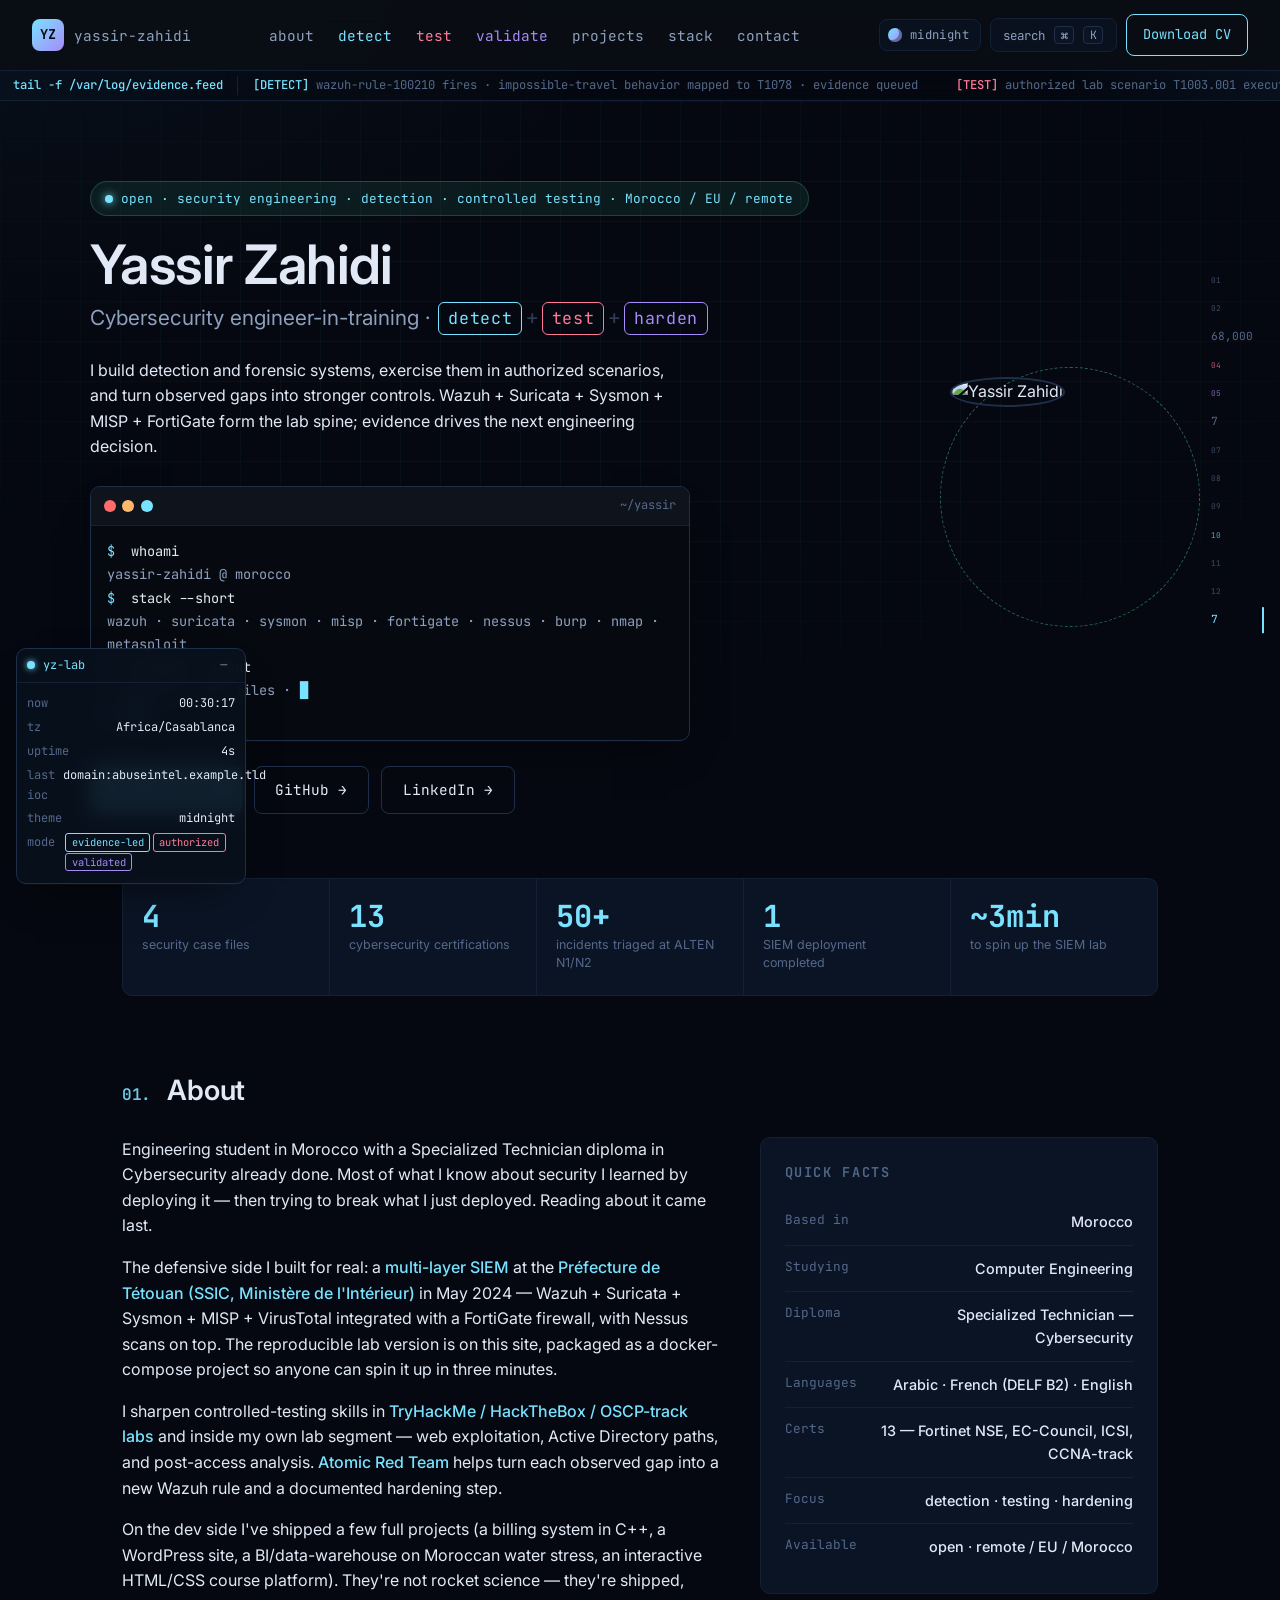
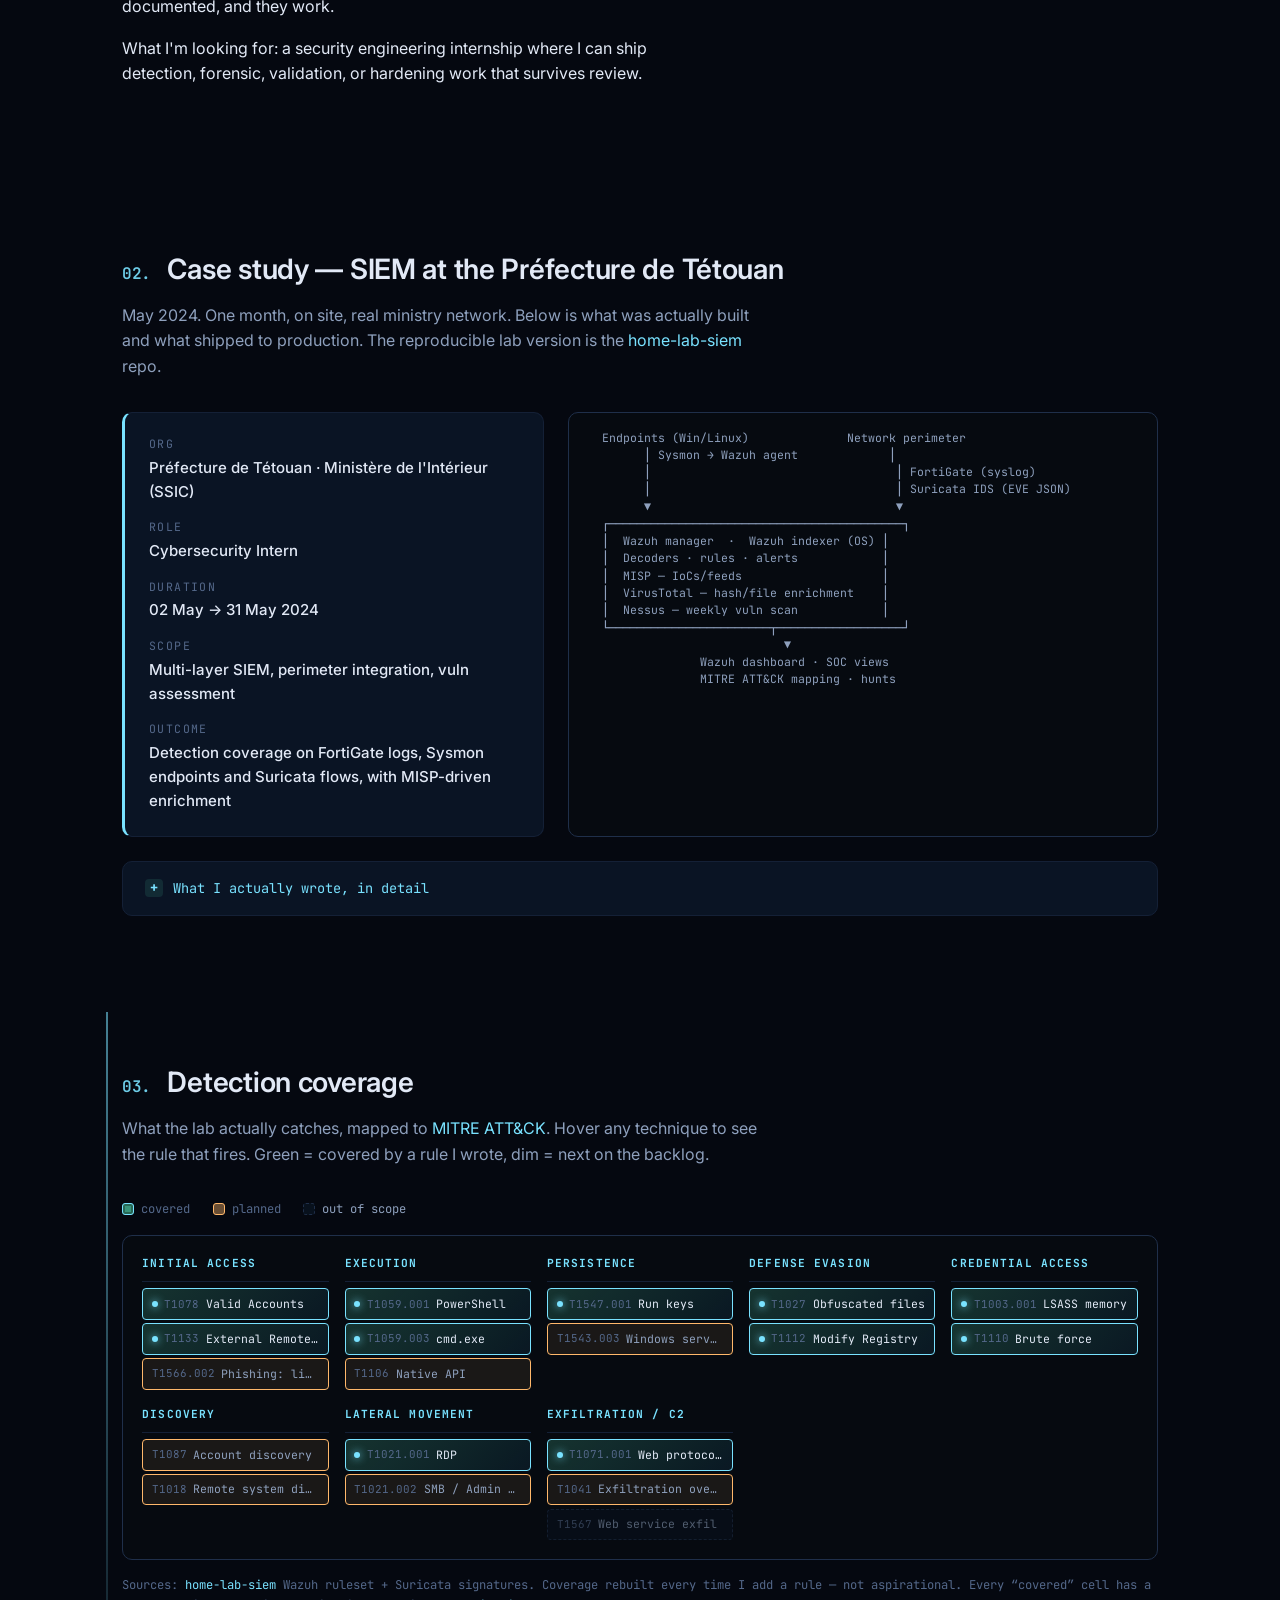
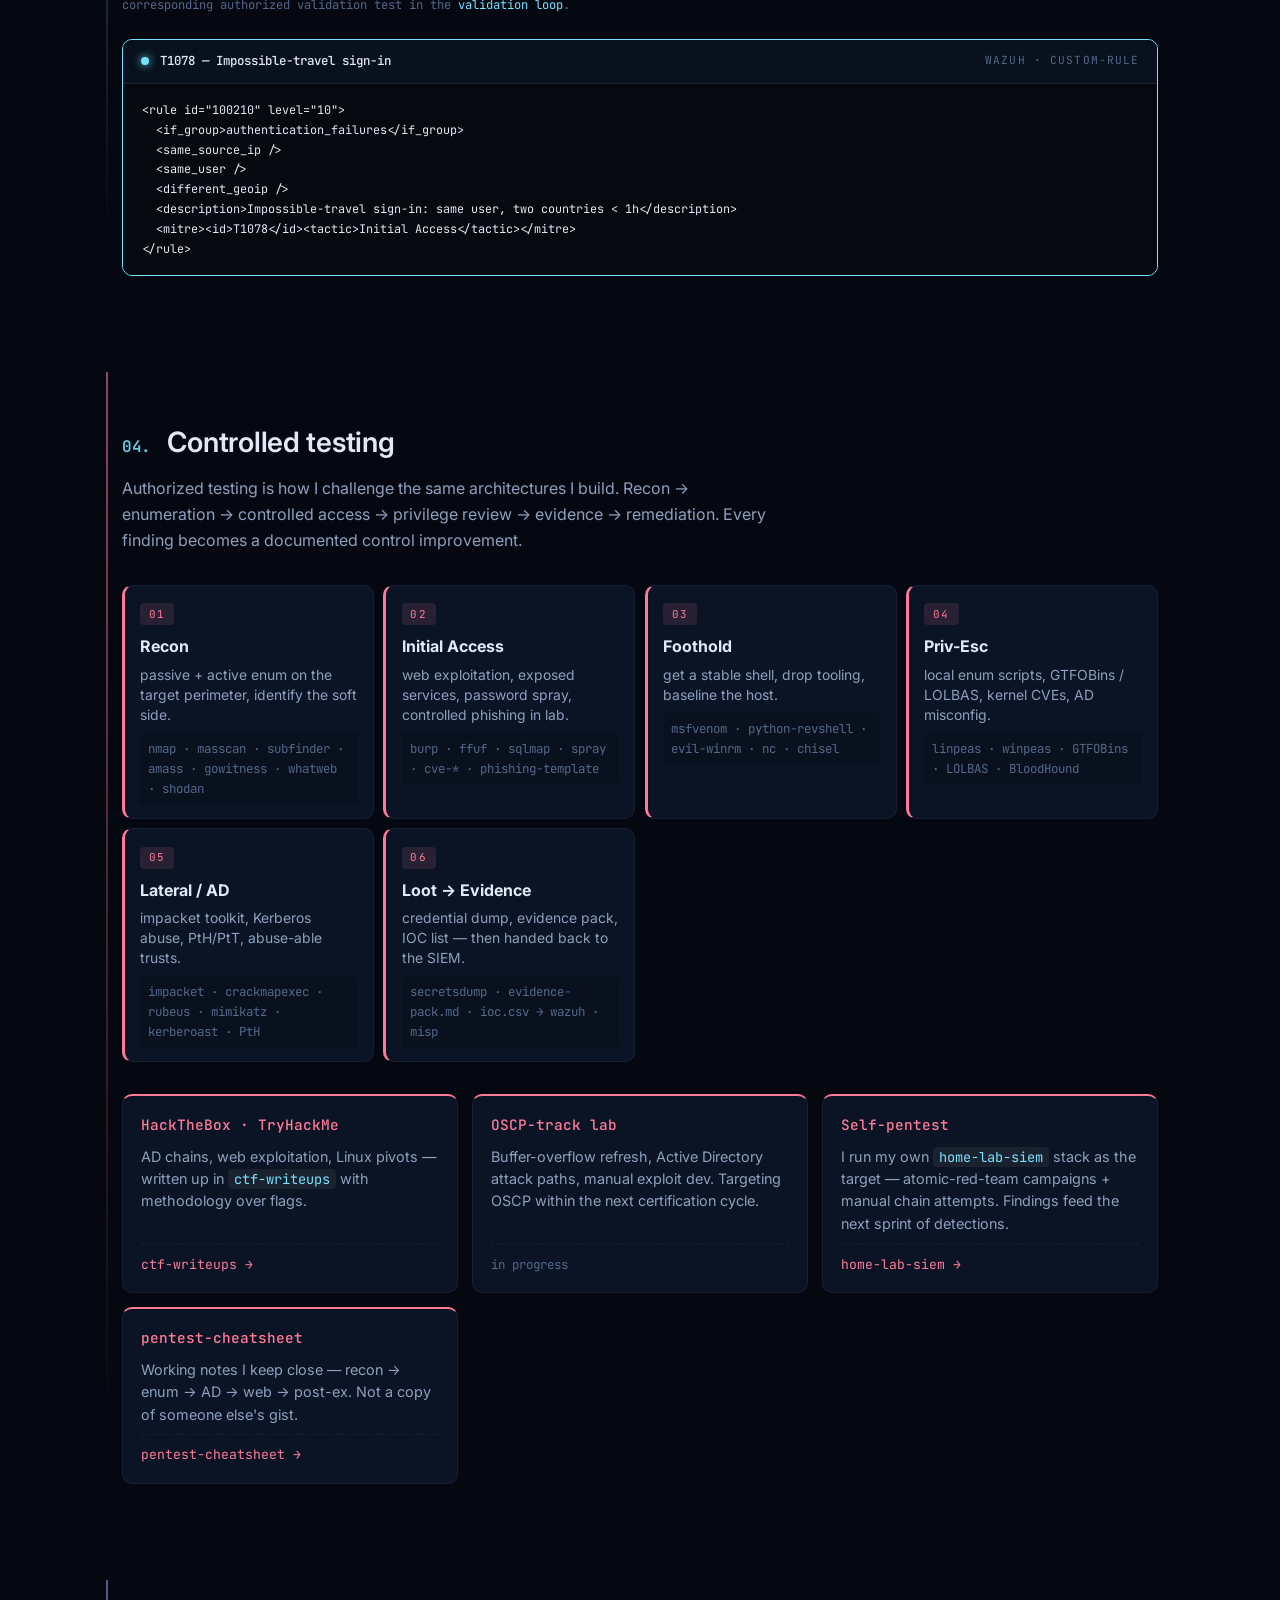
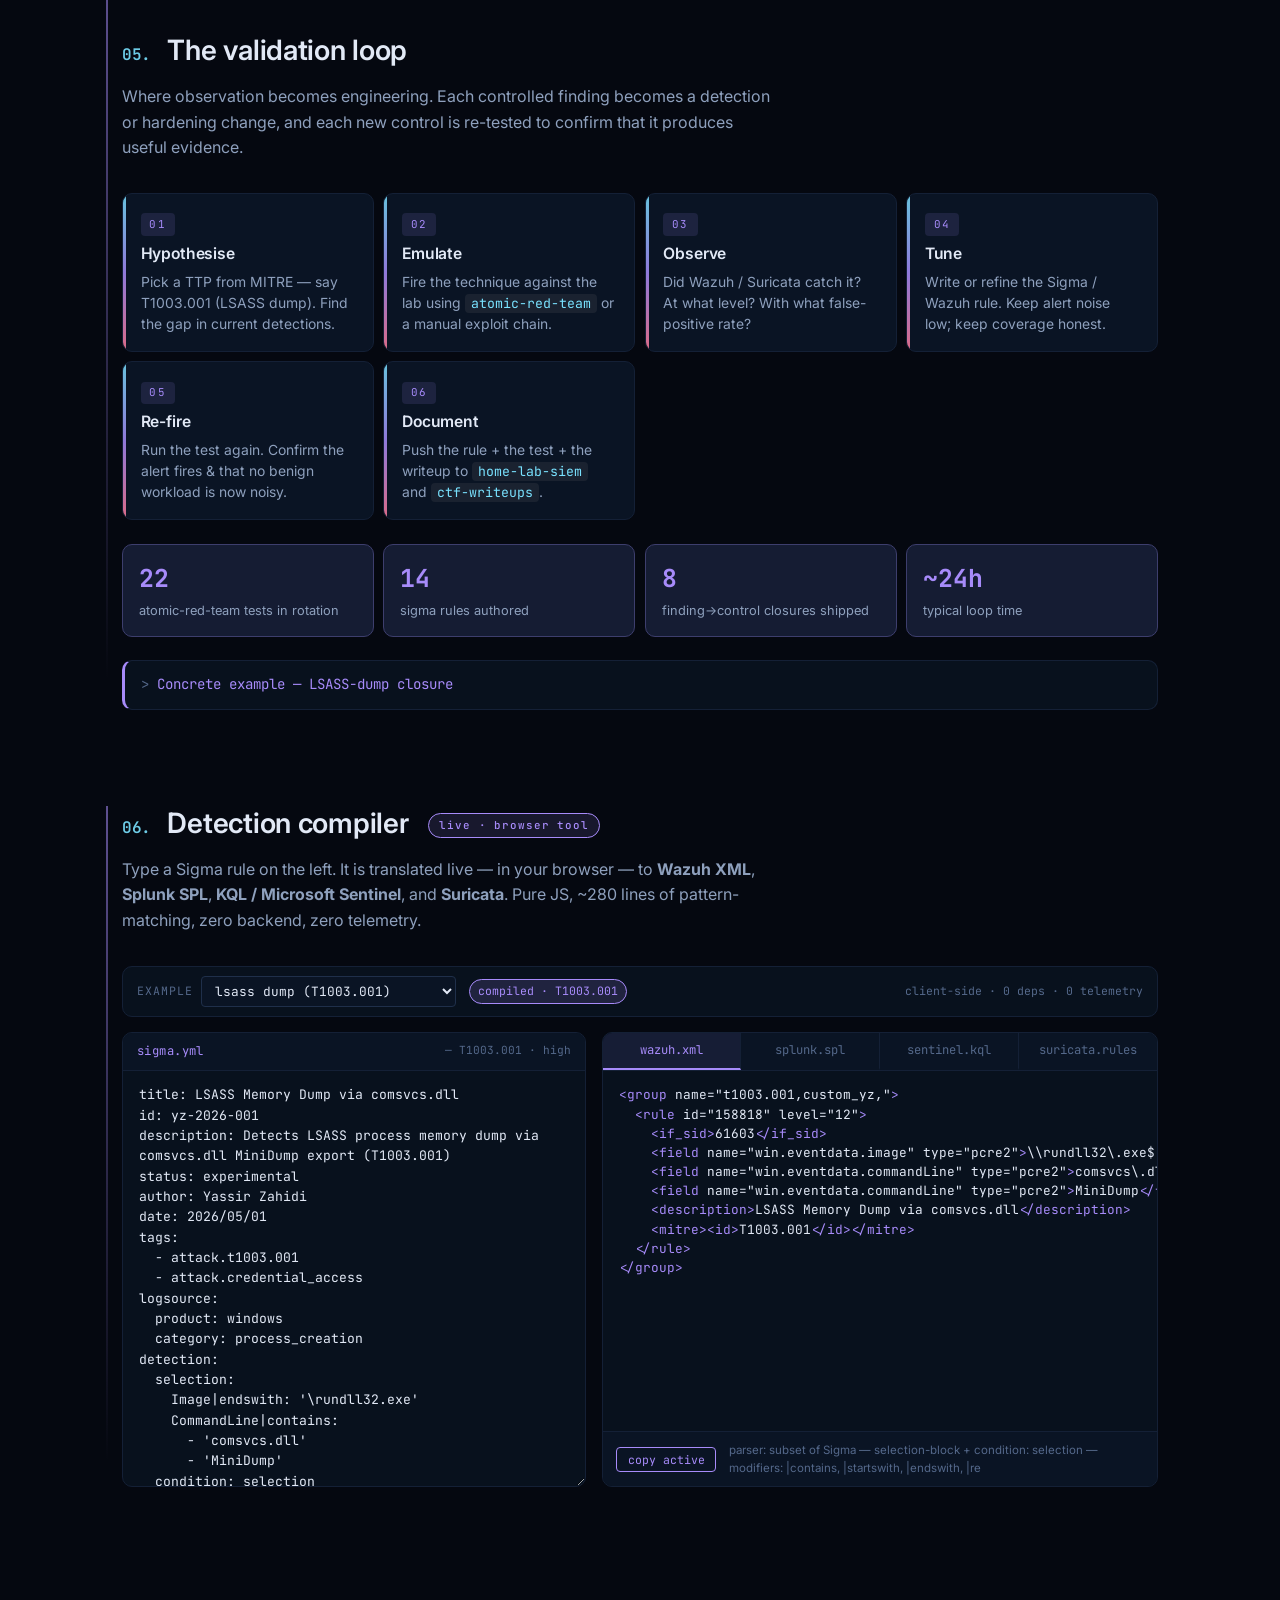
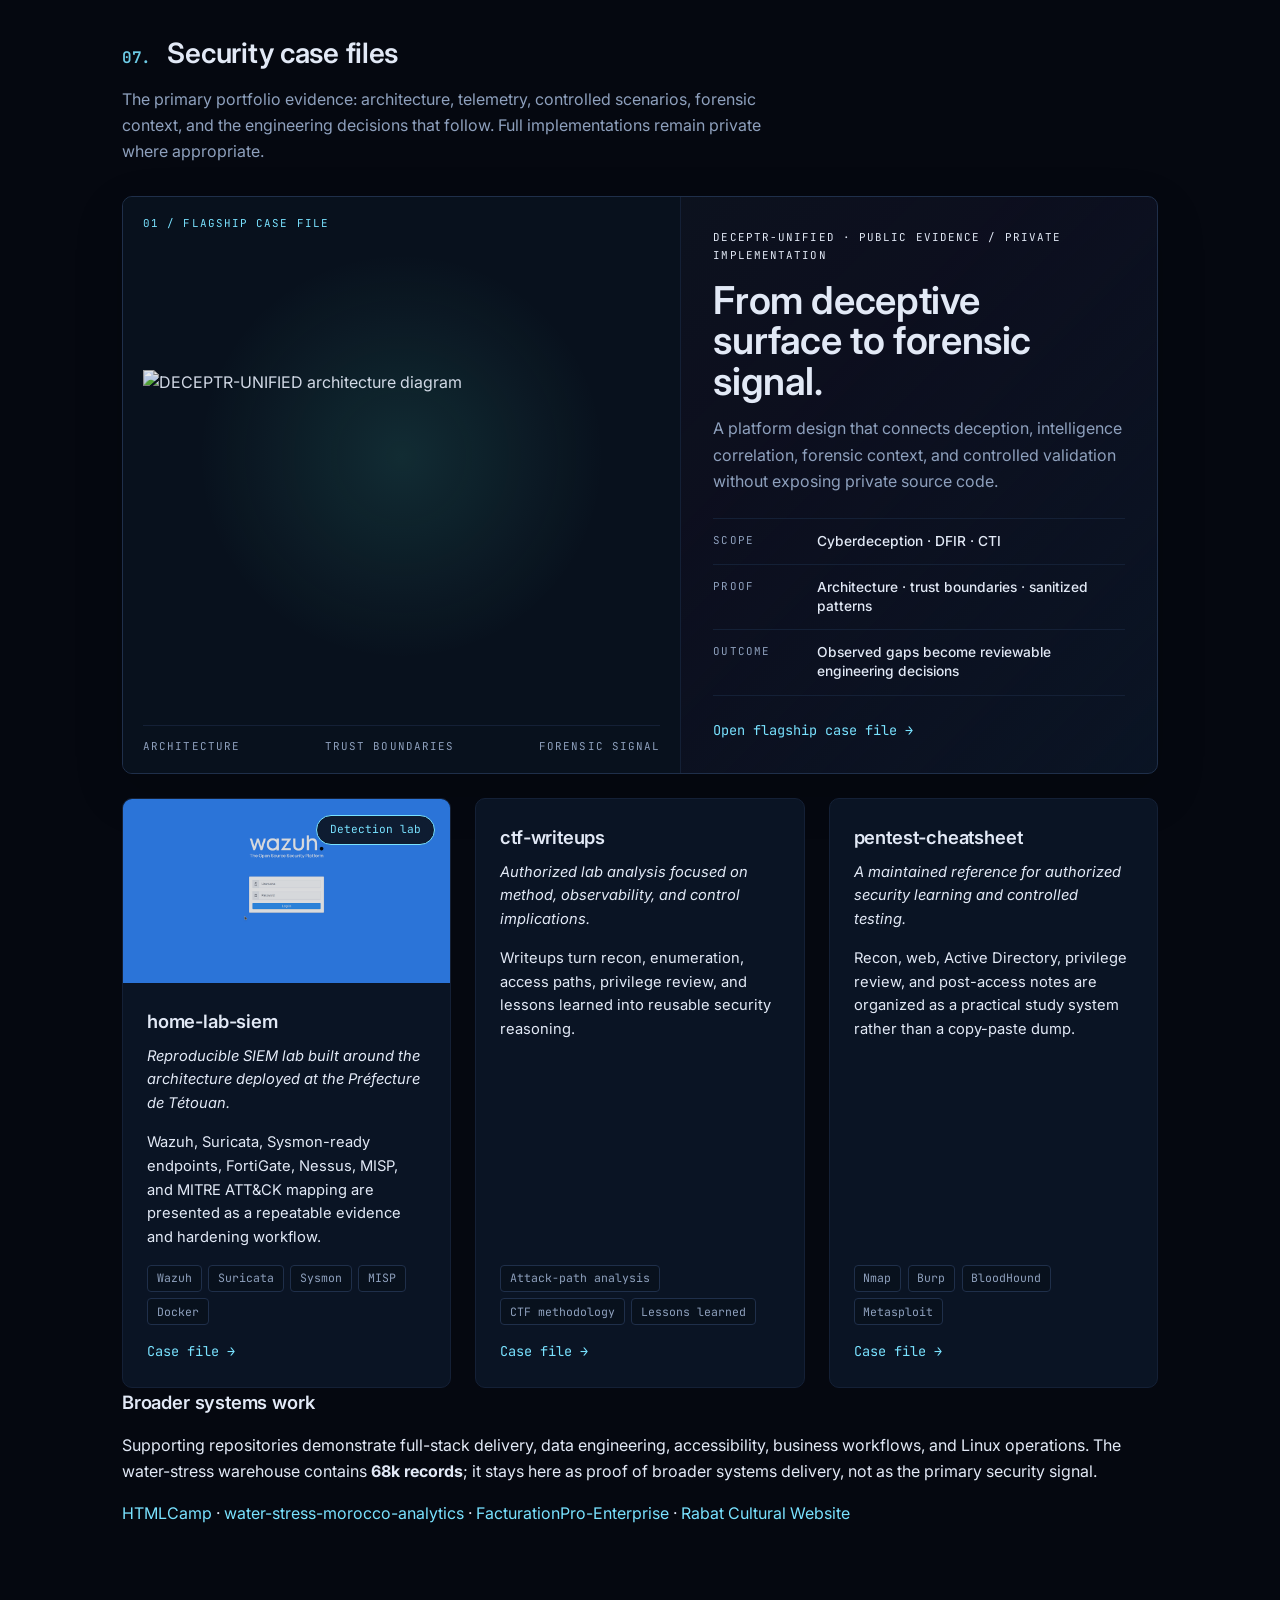
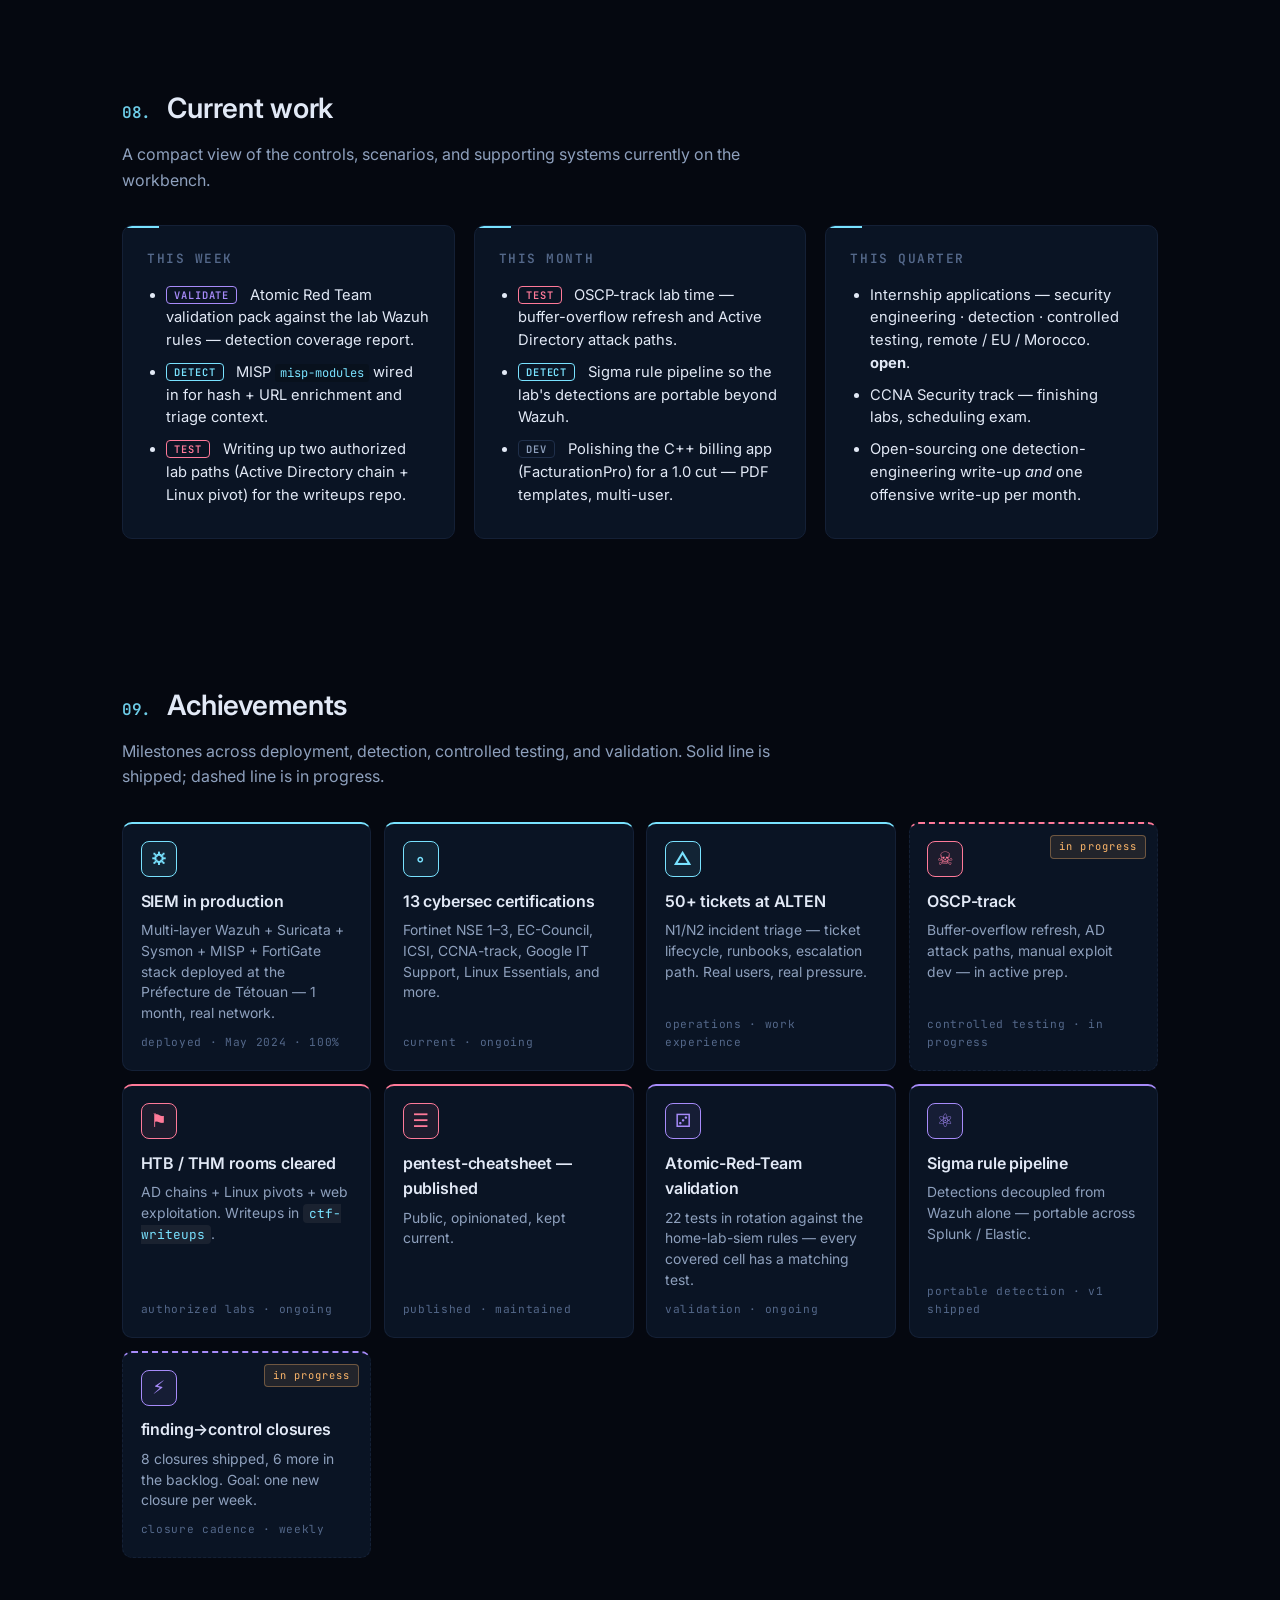
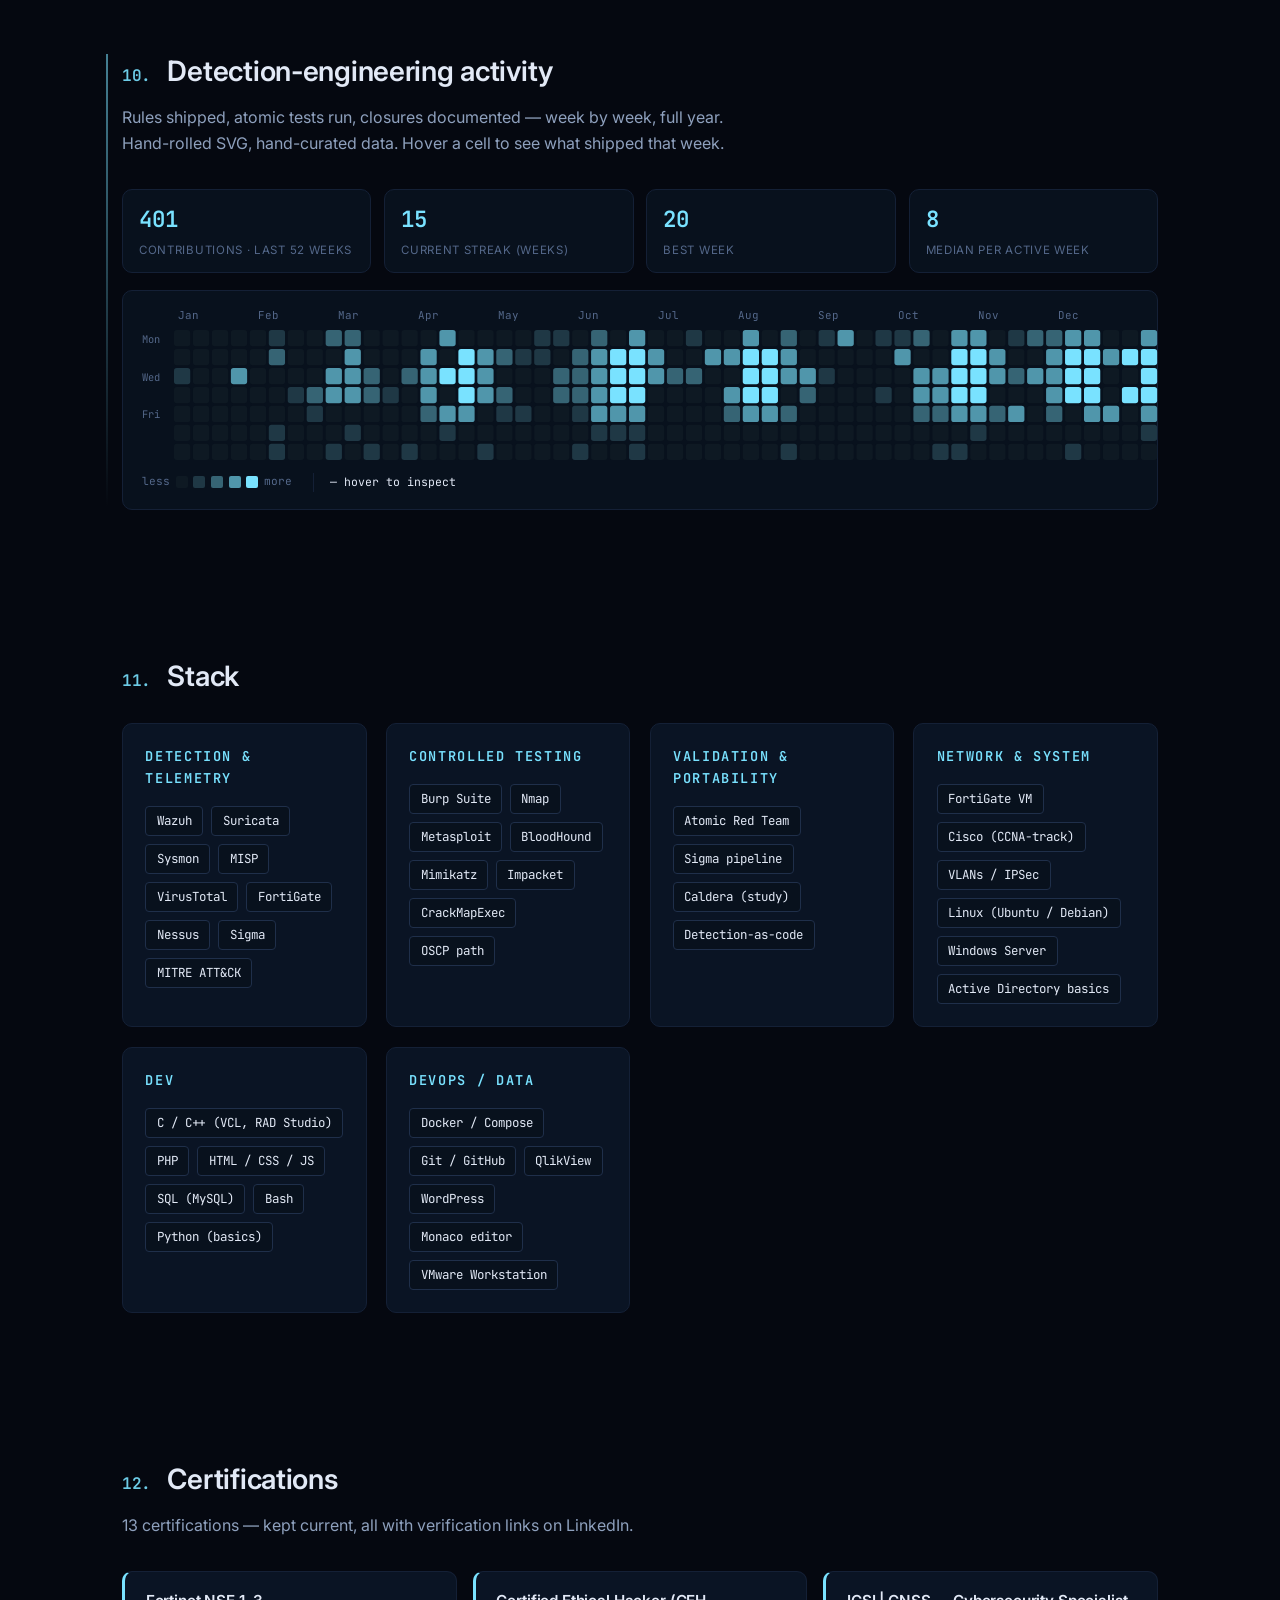
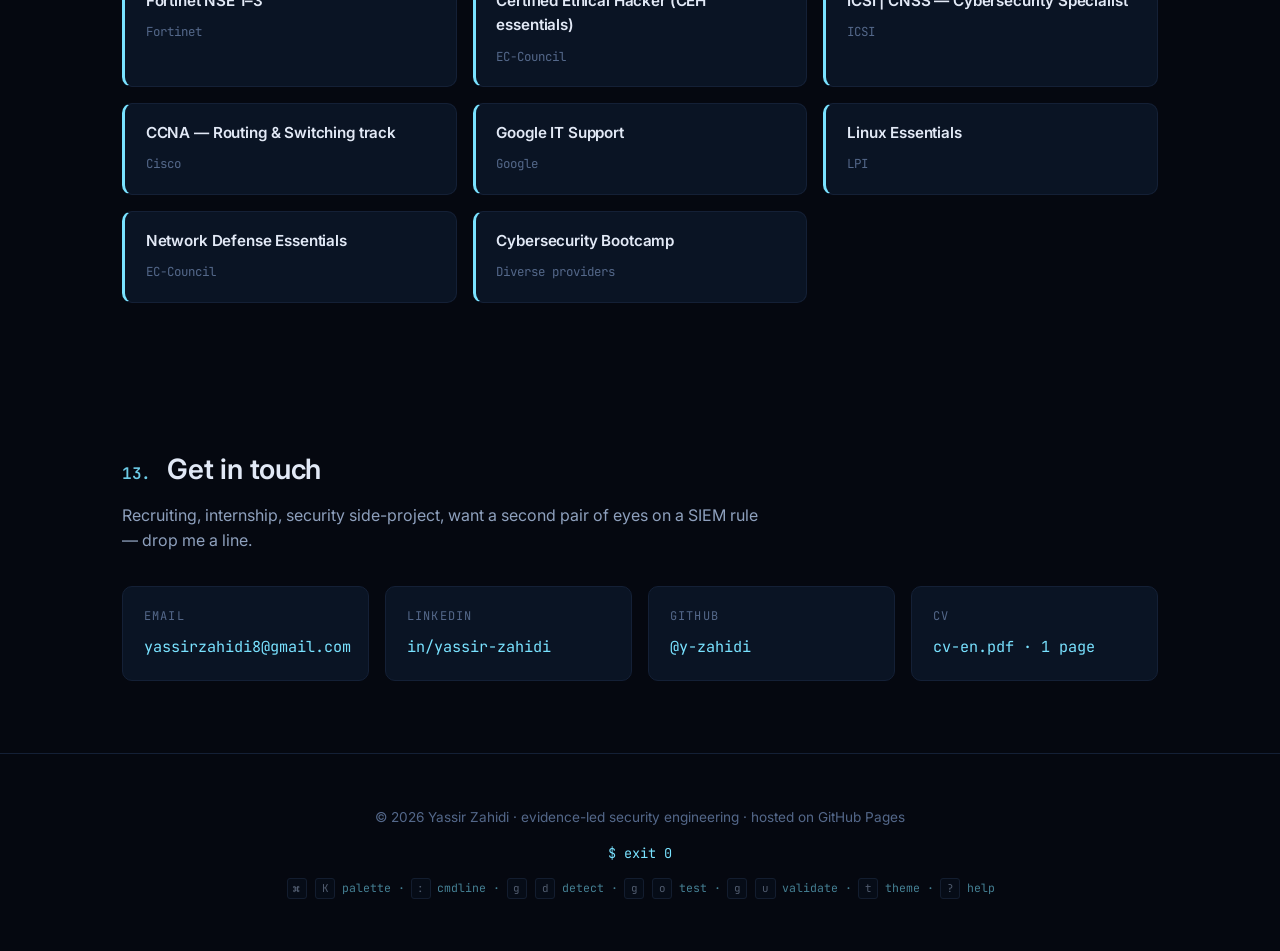
==== commit 5c5829b2: "feat: elevate cybersecurity case file presentation" ====
--- a/index.html
+++ b/index.html
@@ -49,7 +49,7 @@
   <link rel="dns-prefetch" href="https://img.shields.io" />
   <link rel="preload" as="image" href="assets/og.svg" />
   <link href="https://fonts.googleapis.com/css2?family=Inter:wght@300;400;500;600;700&family=JetBrains+Mono:wght@400;500;700&display=swap" rel="stylesheet" />
-  <link rel="stylesheet" href="assets/style.css" />
+  <link rel="stylesheet" href="assets/style.css?v=10" />
 
   <!-- Structured data — schema.org Person + WebSite -->
   <script type="application/ld+json">
@@ -224,7 +224,7 @@
               <p><span class="prompt">$</span> <span class="typed" data-typed="stack --short"></span></p>
               <p class="out" data-typed="wazuh · suricata · sysmon · misp · fortigate · nessus · burp · nmap · metasploit"></p>
               <p><span class="prompt">$</span> <span class="typed" data-typed="shipped --count"></span></p>
-              <p class="out" data-typed="6 production projects · 13 certs · 1 SIEM deployed at the Préfecture de Tétouan"></p>
+              <p class="out" data-typed="4 security case files · 13 certs · 1 SIEM deployed at the Préfecture de Tétouan"></p>
               <p><span class="prompt">$</span> <span class="typed" data-typed="looking_for"></span></p>
               <p class="out" data-typed="security engineering / detection / controlled testing internship — open"><span class="cursor">&#9608;</span></p>
             </div>
@@ -245,10 +245,10 @@
     <!-- ───────── STATS ───────── -->
     <section class="stats-strip" aria-label="key numbers">
       <div class="stats-grid">
-        <div class="stat"><span class="stat-num" data-count="6">0</span><span class="stat-label">production projects shipped</span></div>
+        <div class="stat"><span class="stat-num" data-count="4">0</span><span class="stat-label">security case files</span></div>
         <div class="stat"><span class="stat-num" data-count="13">0</span><span class="stat-label">cybersecurity certifications</span></div>
         <div class="stat"><span class="stat-num" data-count="50" data-suffix="+">0</span><span class="stat-label">incidents triaged at ALTEN N1/N2</span></div>
-        <div class="stat"><span class="stat-num" data-count="68" data-suffix="k">0</span><span class="stat-label">records in water-stress warehouse</span></div>
+        <div class="stat"><span class="stat-num" data-count="1">0</span><span class="stat-label">SIEM deployment completed</span></div>
         <div class="stat"><span class="stat-num" data-count="3" data-prefix="~" data-suffix="min">0</span><span class="stat-label">to spin up the SIEM lab</span></div>
       </div>
     </section>
@@ -550,22 +550,27 @@
       <h2><span class="num">07.</span> Security case files</h2>
       <p class="section-lead">The primary portfolio evidence: architecture, telemetry, controlled scenarios, forensic context, and the engineering decisions that follow. Full implementations remain private where appropriate.</p>
 
+      <article class="case-spotlight">
+        <div class="spotlight-media">
+          <div class="spotlight-kicker">01 / flagship case file</div>
+          <img src="https://raw.githubusercontent.com/y-zahidi/DECEPTR-UNIFIED/main/docs/diagrams/deceptr-architecture-transparent.png" alt="DECEPTR-UNIFIED architecture diagram" loading="lazy" />
+          <div class="spotlight-caption"><span>architecture</span><span>trust boundaries</span><span>forensic signal</span></div>
+        </div>
+        <div class="spotlight-body">
+          <p class="spotlight-meta">DECEPTR-UNIFIED · public evidence / private implementation</p>
+          <h3>From deceptive surface to forensic signal.</h3>
+          <p class="spotlight-tagline">A platform design that connects deception, intelligence correlation, forensic context, and controlled validation without exposing private source code.</p>
+          <div class="spotlight-facts">
+            <div><span>Scope</span><strong>Cyberdeception · DFIR · CTI</strong></div>
+            <div><span>Proof</span><strong>Architecture · trust boundaries · sanitized patterns</strong></div>
+            <div><span>Outcome</span><strong>Observed gaps become reviewable engineering decisions</strong></div>
+          </div>
+          <div class="proj-links"><a href="https://github.com/y-zahidi/DECEPTR-UNIFIED" target="_blank" rel="noopener">Open flagship case file →</a></div>
+        </div>
+      </article>
+
       <div class="projects">
-        <article class="proj featured">
-          <div class="proj-img">
-            <img src="https://raw.githubusercontent.com/y-zahidi/DECEPTR-UNIFIED/main/docs/diagrams/deceptr-architecture-transparent.png" alt="DECEPTR-UNIFIED architecture diagram" loading="lazy" />
-            <span class="badge">Cybersecurity</span>
-          </div>
-          <div class="proj-body">
-            <h3>DECEPTR-UNIFIED</h3>
-            <p class="proj-tagline">Cyberdeception, forensic context, intelligence correlation, and controlled validation in one platform design.</p>
-            <p>A public case file for a private implementation, with trust boundaries, architecture, sanitized configuration patterns, and the reasoning behind the system.</p>
-            <ul class="tags"><li>Cyberdeception</li><li>DFIR</li><li>CTI</li><li>Validation</li><li>Architecture</li></ul>
-            <div class="proj-links"><a href="https://github.com/y-zahidi/DECEPTR-UNIFIED" target="_blank" rel="noopener">Case file →</a></div>
-          </div>
-        </article>
-
-        <article class="proj featured">
+        <article class="proj">
           <div class="proj-img">
             <img src="screenshots/home-lab-siem.png" alt="Wazuh dashboard login" loading="lazy" />
             <span class="badge">Detection lab</span>
@@ -602,7 +607,7 @@
 
       <div class="broader-work">
         <h3>Broader systems work</h3>
-        <p>Supporting repositories demonstrate full-stack delivery, data engineering, accessibility, business workflows, and Linux operations.</p>
+        <p>Supporting repositories demonstrate full-stack delivery, data engineering, accessibility, business workflows, and Linux operations. The water-stress warehouse contains <strong>68k records</strong>; it stays here as proof of broader systems delivery, not as the primary security signal.</p>
         <p><a href="https://github.com/y-zahidi/HTMLCamp" target="_blank" rel="noopener">HTMLCamp</a> · <a href="https://github.com/y-zahidi/water-stress-morocco-analytics" target="_blank" rel="noopener">water-stress-morocco-analytics</a> · <a href="https://github.com/y-zahidi/FacturationPro-Enterprise" target="_blank" rel="noopener">FacturationPro-Enterprise</a> · <a href="https://github.com/y-zahidi/Rabat-Cultural-Website" target="_blank" rel="noopener">Rabat Cultural Website</a></p>
       </div>
     </section>
--- a/assets/style.css
+++ b/assets/style.css
@@ -265,9 +265,50 @@
 
 @media (max-width: 720px) {
   .about-grid { grid-template-columns: 1fr; gap: 1.5rem }
+  .case-spotlight { display: block; }
+  .spotlight-media { min-height: 250px; border-right: 0; border-bottom: 1px solid var(--border); }
+  .spotlight-media img { height: 170px; min-height: 0; }
+  .spotlight-body { padding: 1.35rem; }
+  .spotlight-body h3 { max-width: none; }
 }
 
 /* projects */
+.case-spotlight {
+  display: grid;
+  grid-template-columns: minmax(0, 1.08fr) minmax(0, .92fr);
+  gap: 0;
+  min-width: 0;
+  margin: 0 0 1.5rem;
+  background: linear-gradient(135deg, rgba(82,224,200,.08), rgba(126,120,255,.06) 55%, var(--card));
+  border: 1px solid var(--border-strong);
+  border-radius: var(--radius);
+  overflow: hidden;
+  box-shadow: 0 18px 50px rgba(0,0,0,.16);
+}
+.spotlight-media {
+  position: relative;
+  min-height: 330px;
+  display: flex;
+  flex-direction: column;
+  justify-content: space-between;
+  background: radial-gradient(circle at 50% 45%, rgba(82,224,200,.13), transparent 48%), var(--bg-2);
+  border-right: 1px solid var(--border);
+  padding: 1.1rem 1.25rem;
+}
+.spotlight-media img { width: 100%; height: 250px; flex: 0 0 auto; min-height: 0; object-fit: contain; opacity: .92; padding: 1rem 0; display: block }
+.spotlight-kicker, .spotlight-meta, .spotlight-caption, .spotlight-facts span {
+  font-family: var(--mono); text-transform: uppercase; letter-spacing: .1em; font-size: .68rem;
+}
+.spotlight-kicker { color: var(--accent); }
+.spotlight-caption { display: flex; flex-wrap: wrap; justify-content: space-between; gap: .6rem; color: var(--fg-dim); border-top: 1px solid var(--border); padding-top: .75rem }
+.spotlight-body { min-width: 0; padding: 2rem; display: flex; flex-direction: column; justify-content: center; }
+.spotlight-meta { color: var(--purple); margin: 0 0 1rem; }
+.spotlight-body h3 { font-size: clamp(1.7rem, 3vw, 2.5rem); line-height: 1.05; margin: 0 0 .9rem; max-width: 14ch; }
+.spotlight-tagline { color: var(--fg-dim); font-size: 1rem; line-height: 1.65; margin: 0 0 1.5rem; }
+.spotlight-facts { border-top: 1px solid var(--border); margin: 0 0 1.5rem; }
+.spotlight-facts div { display: grid; grid-template-columns: 5.5rem 1fr; gap: 1rem; padding: .8rem 0; border-bottom: 1px solid var(--border); }
+.spotlight-facts span { color: var(--fg-dim); }
+.spotlight-facts strong { font-size: .86rem; font-weight: 500; line-height: 1.4; }
 .projects {
   display: grid;
   grid-template-columns: repeat(auto-fill, minmax(320px, 1fr));
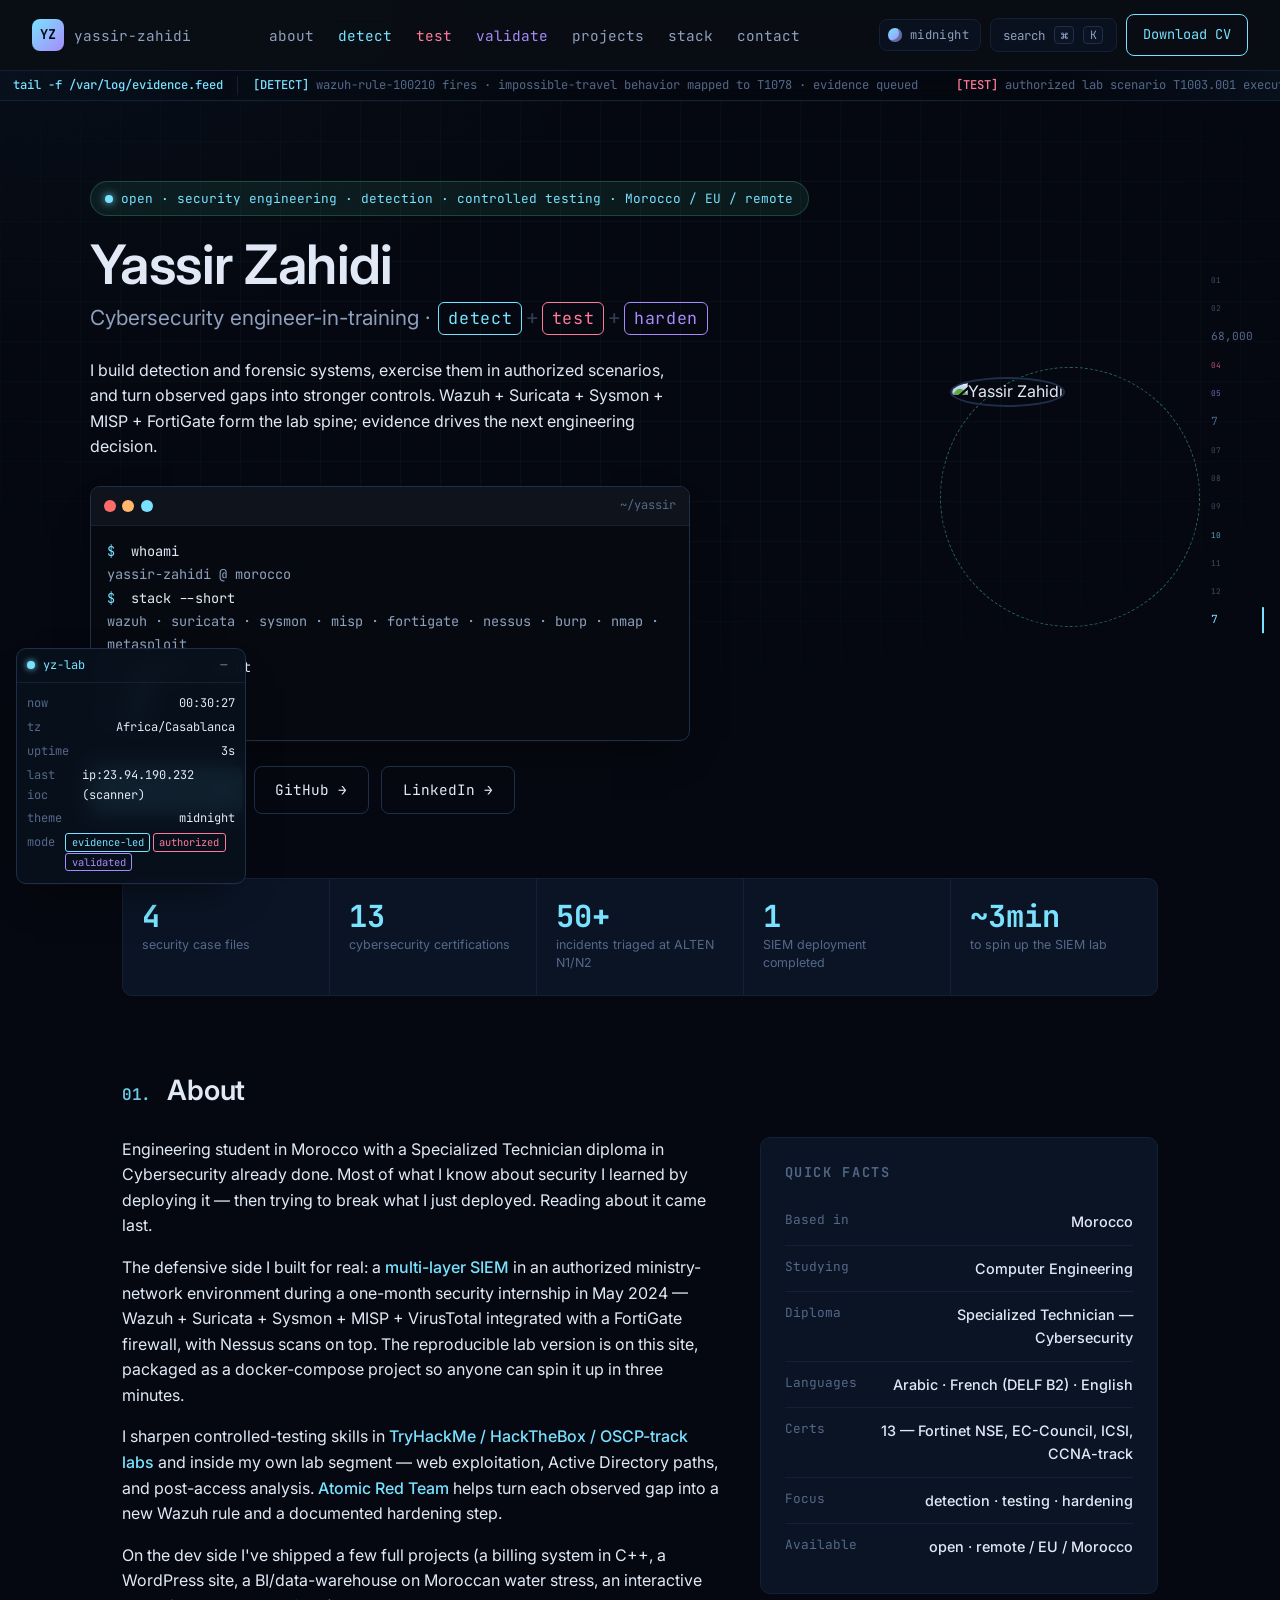
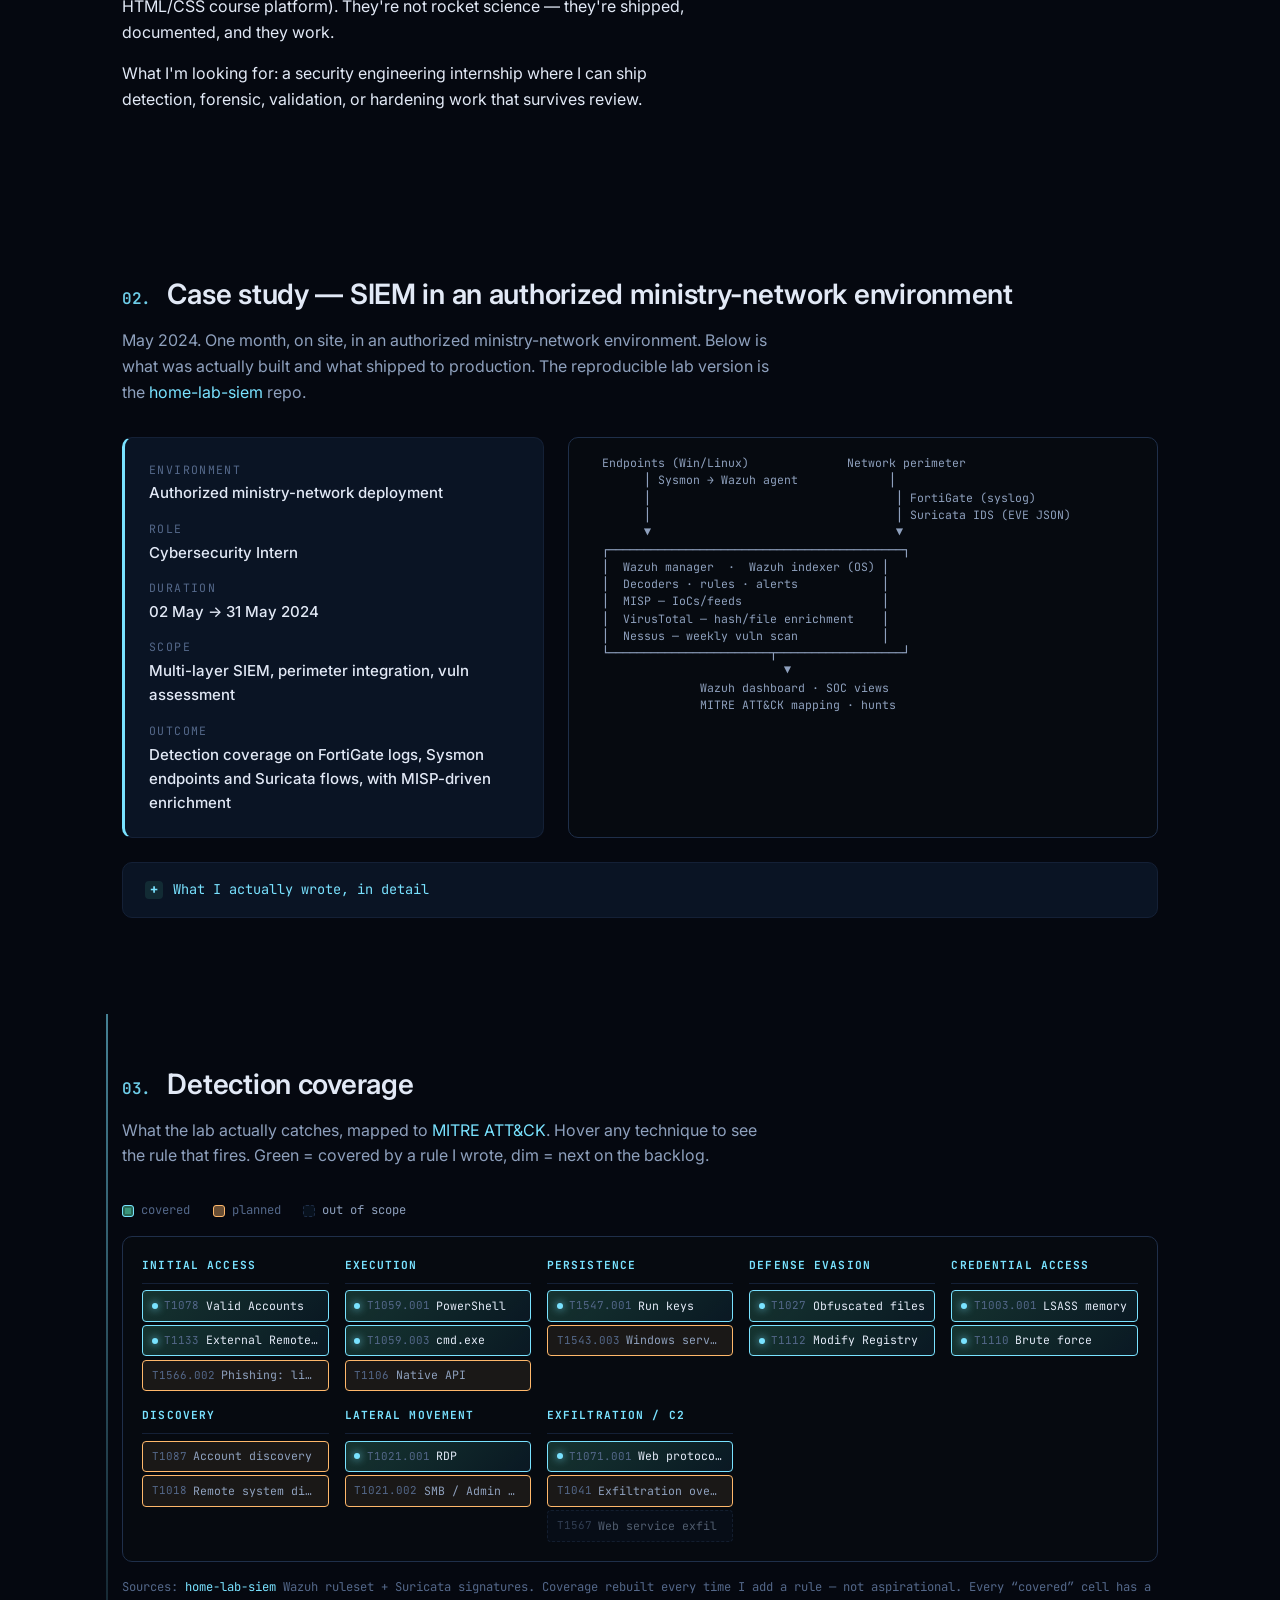
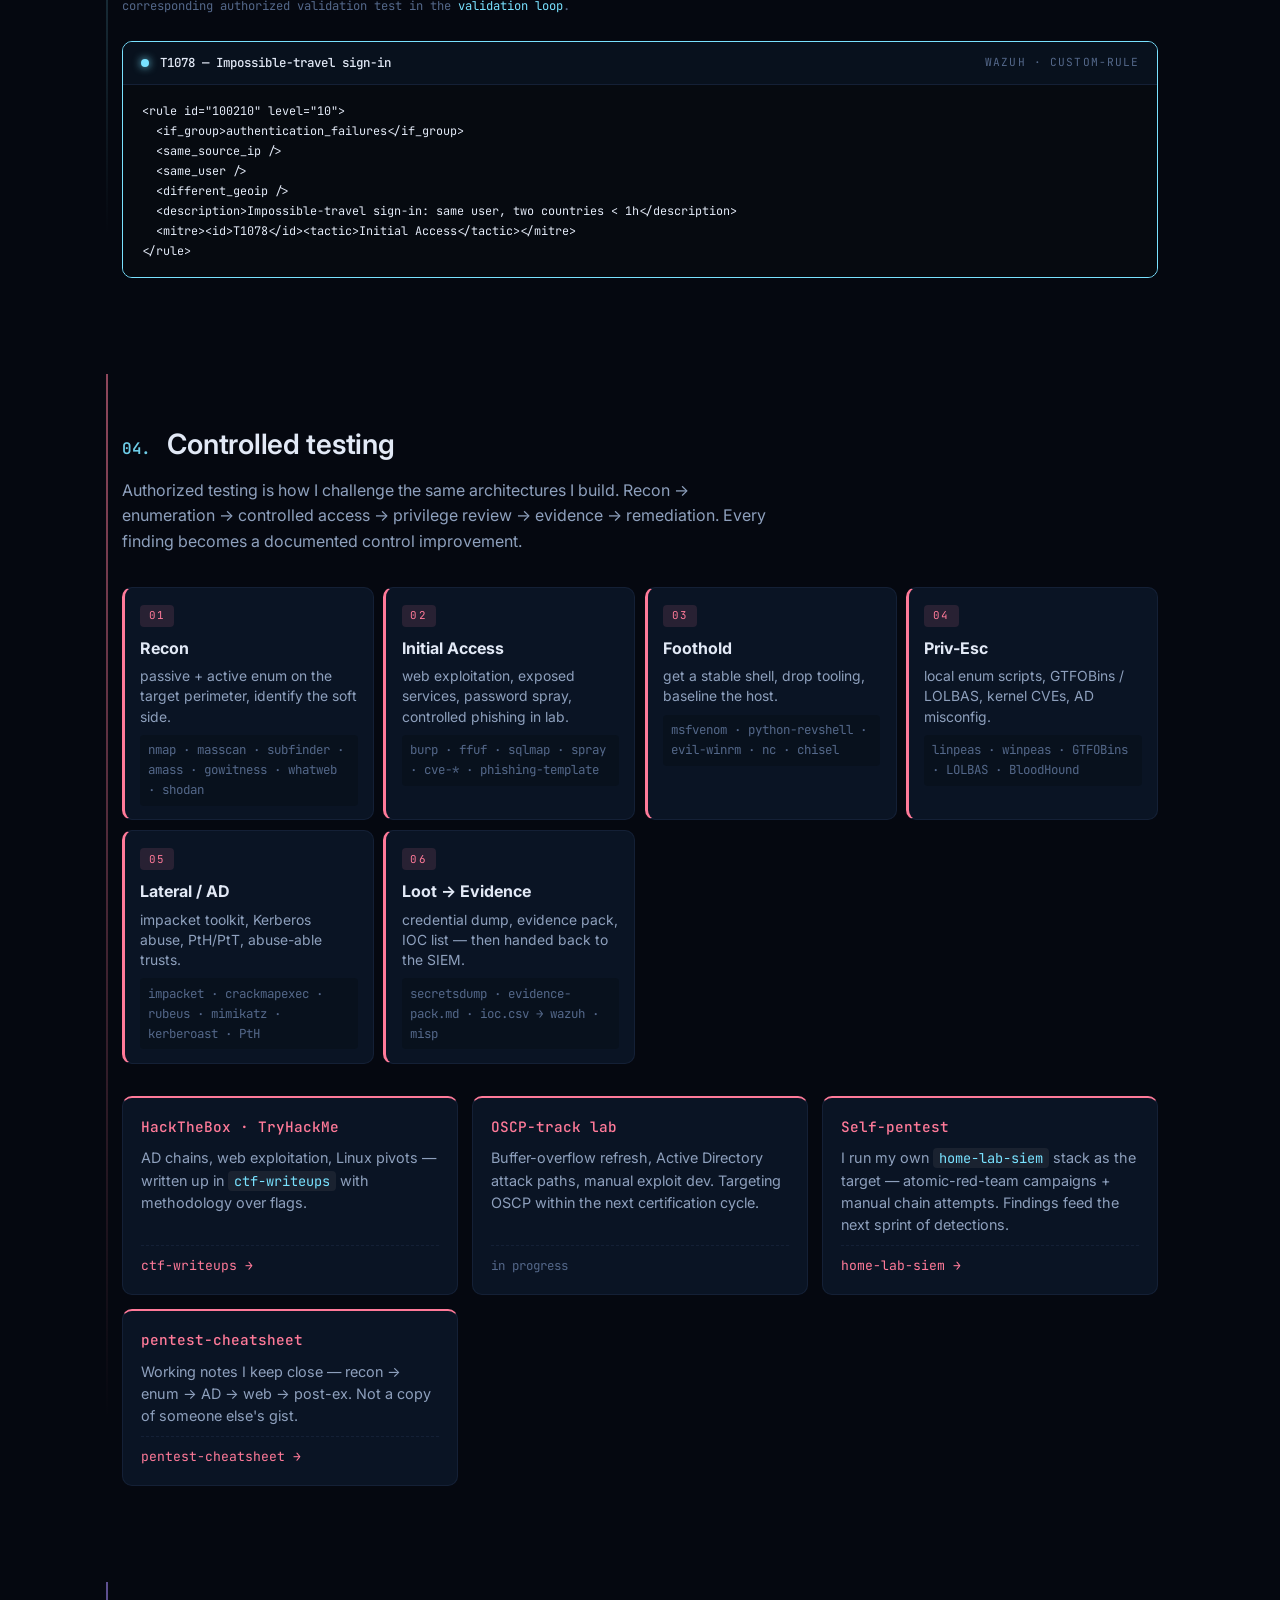
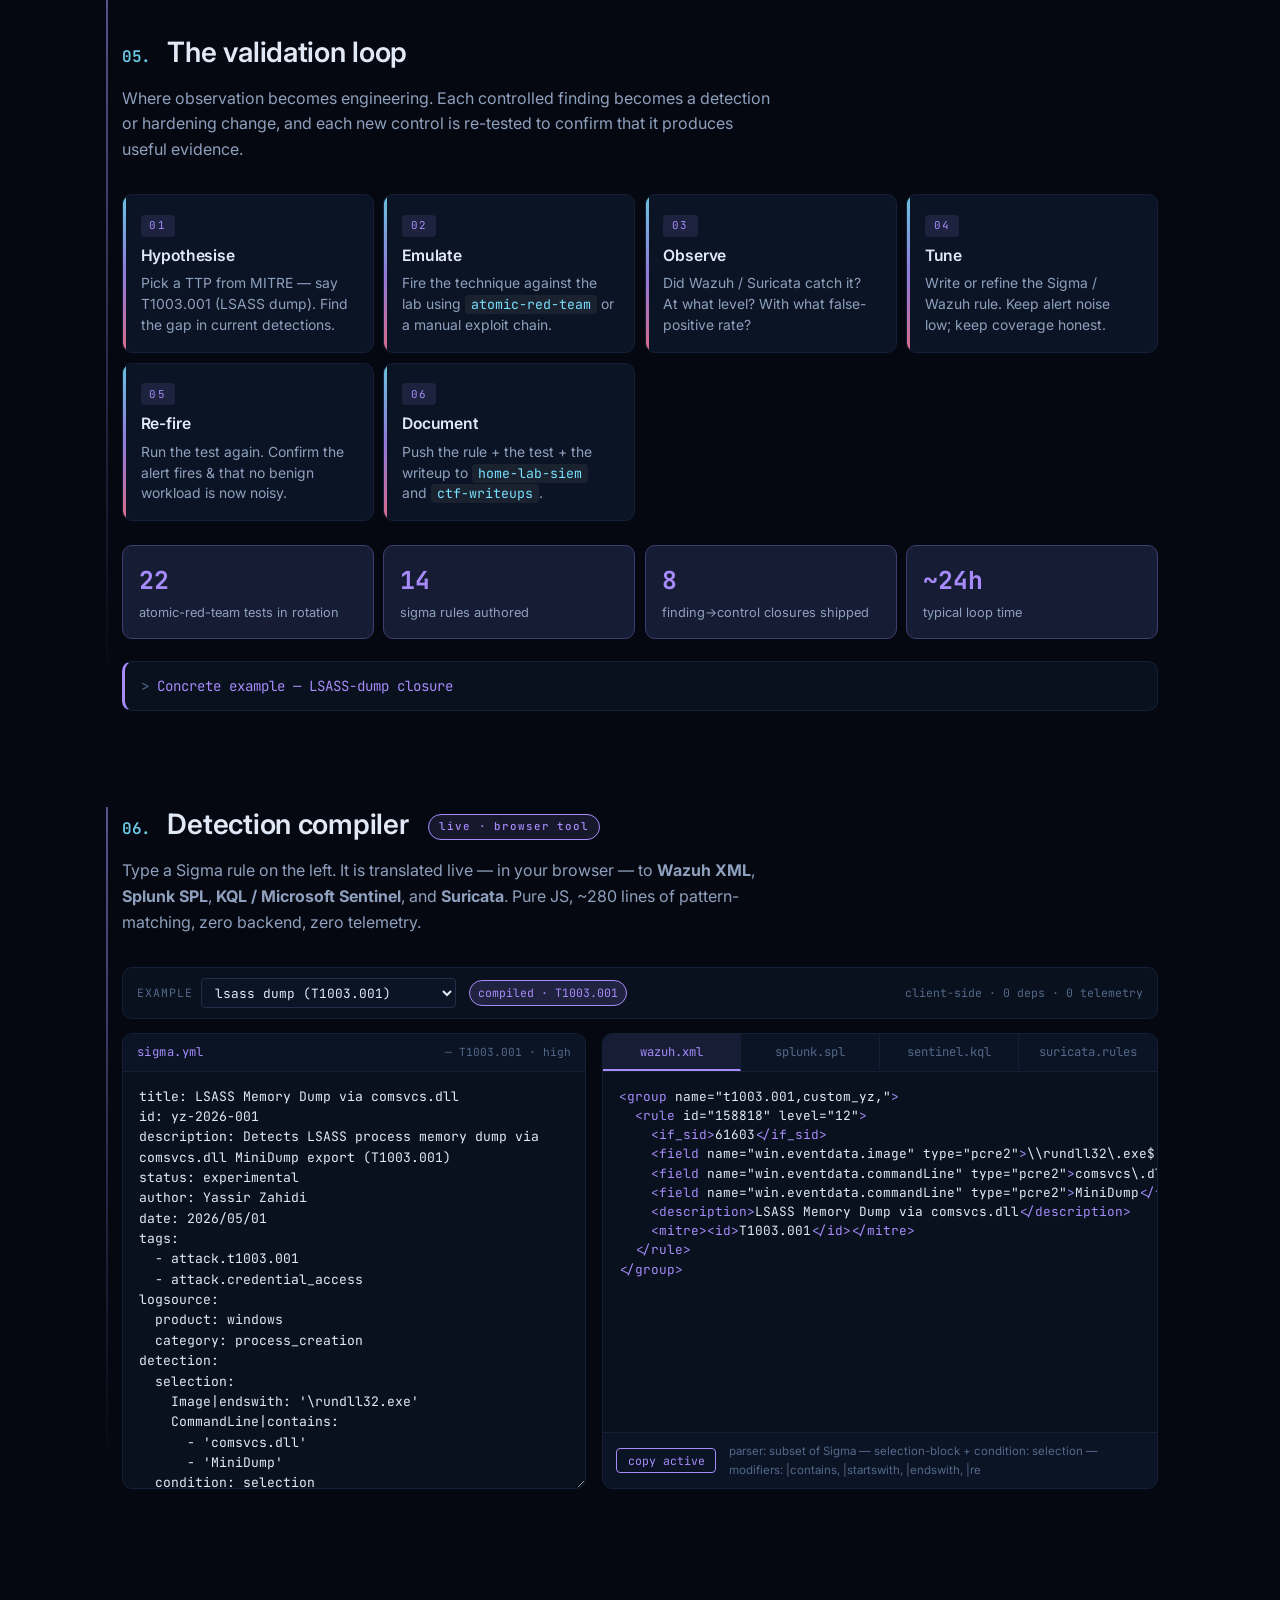
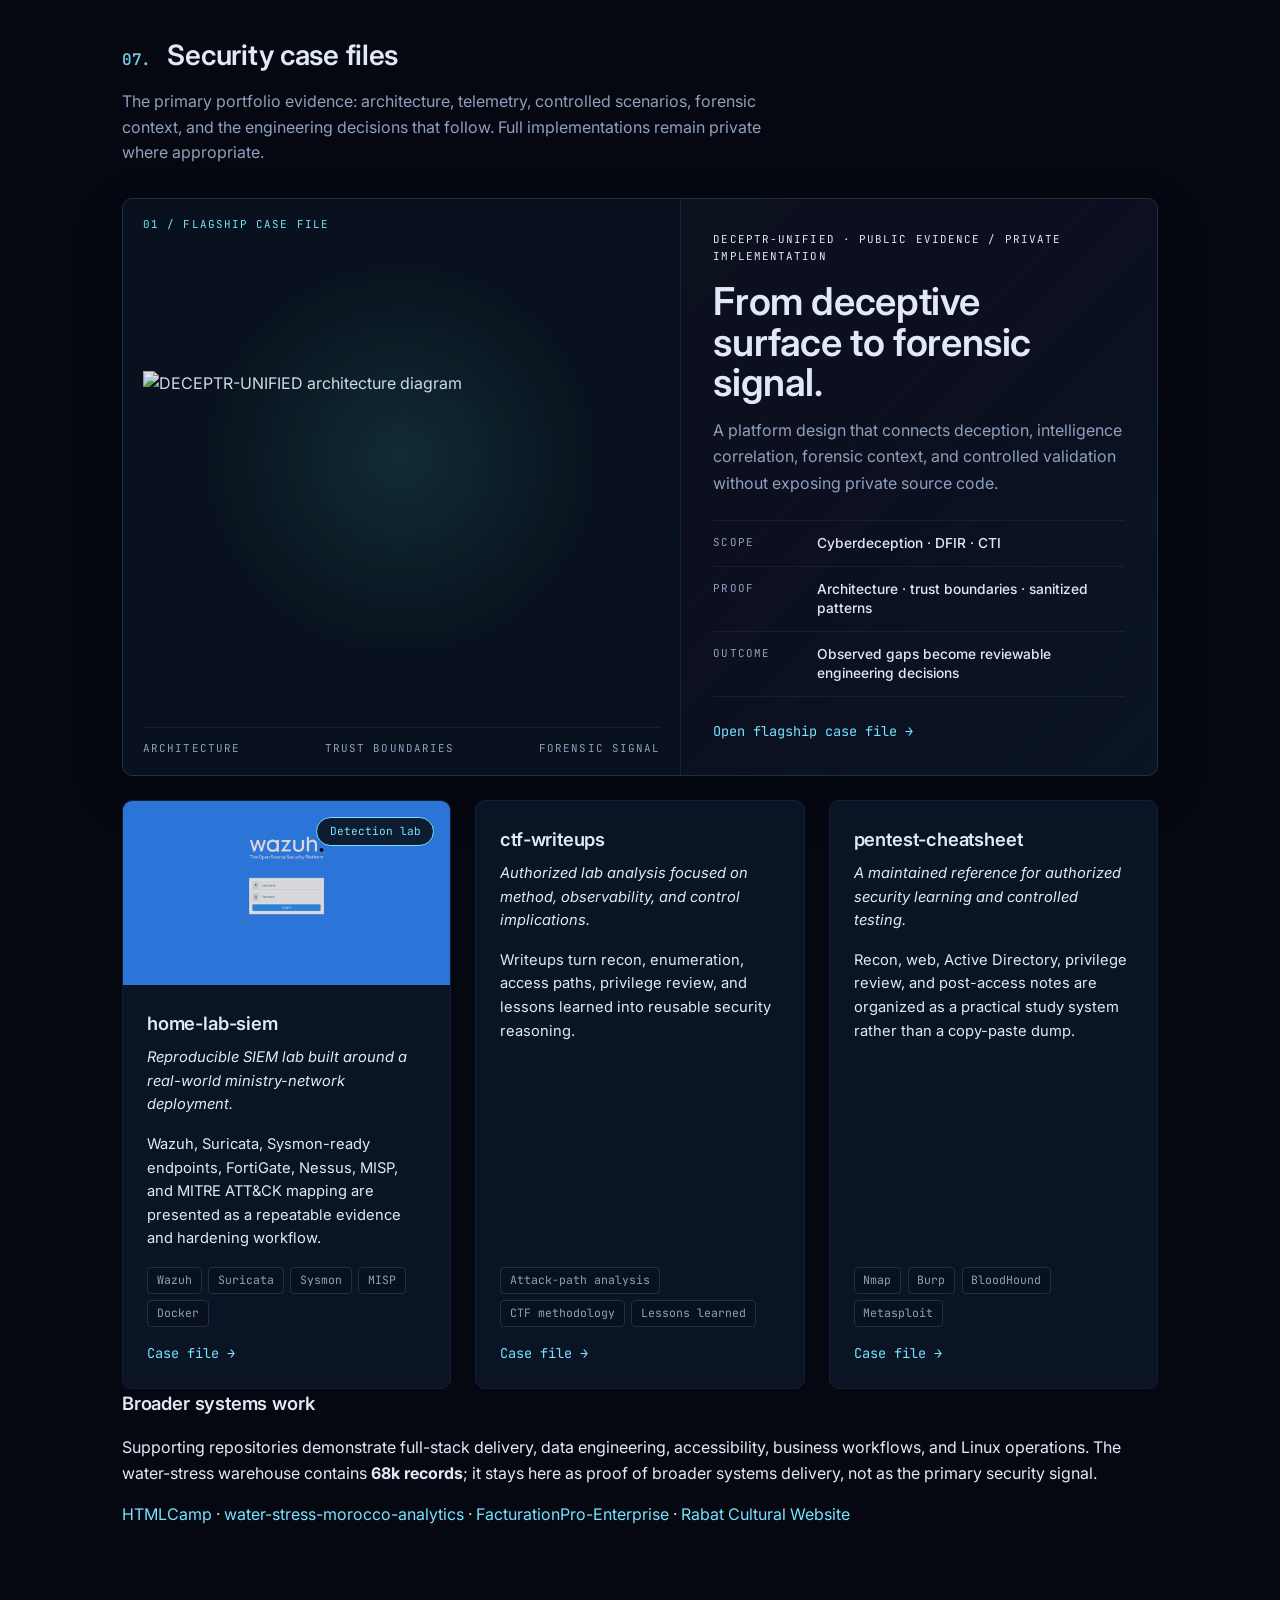
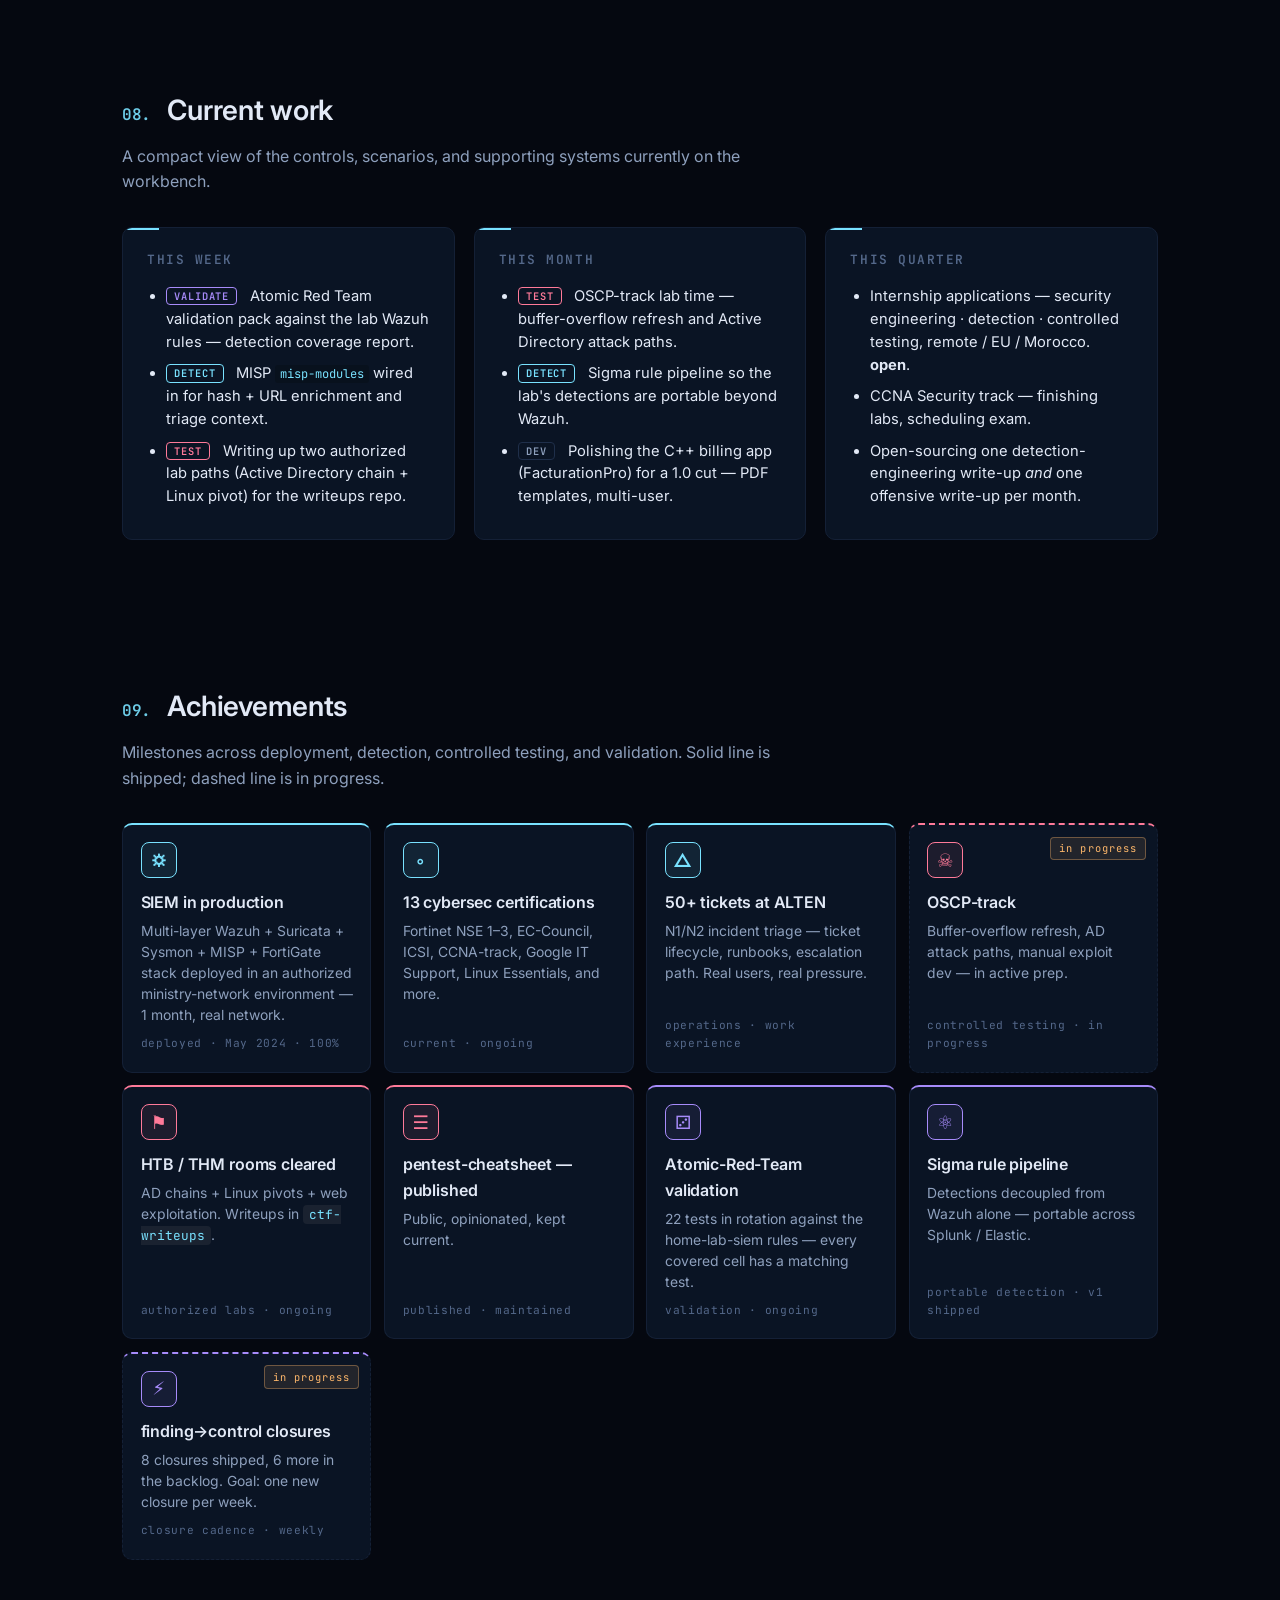
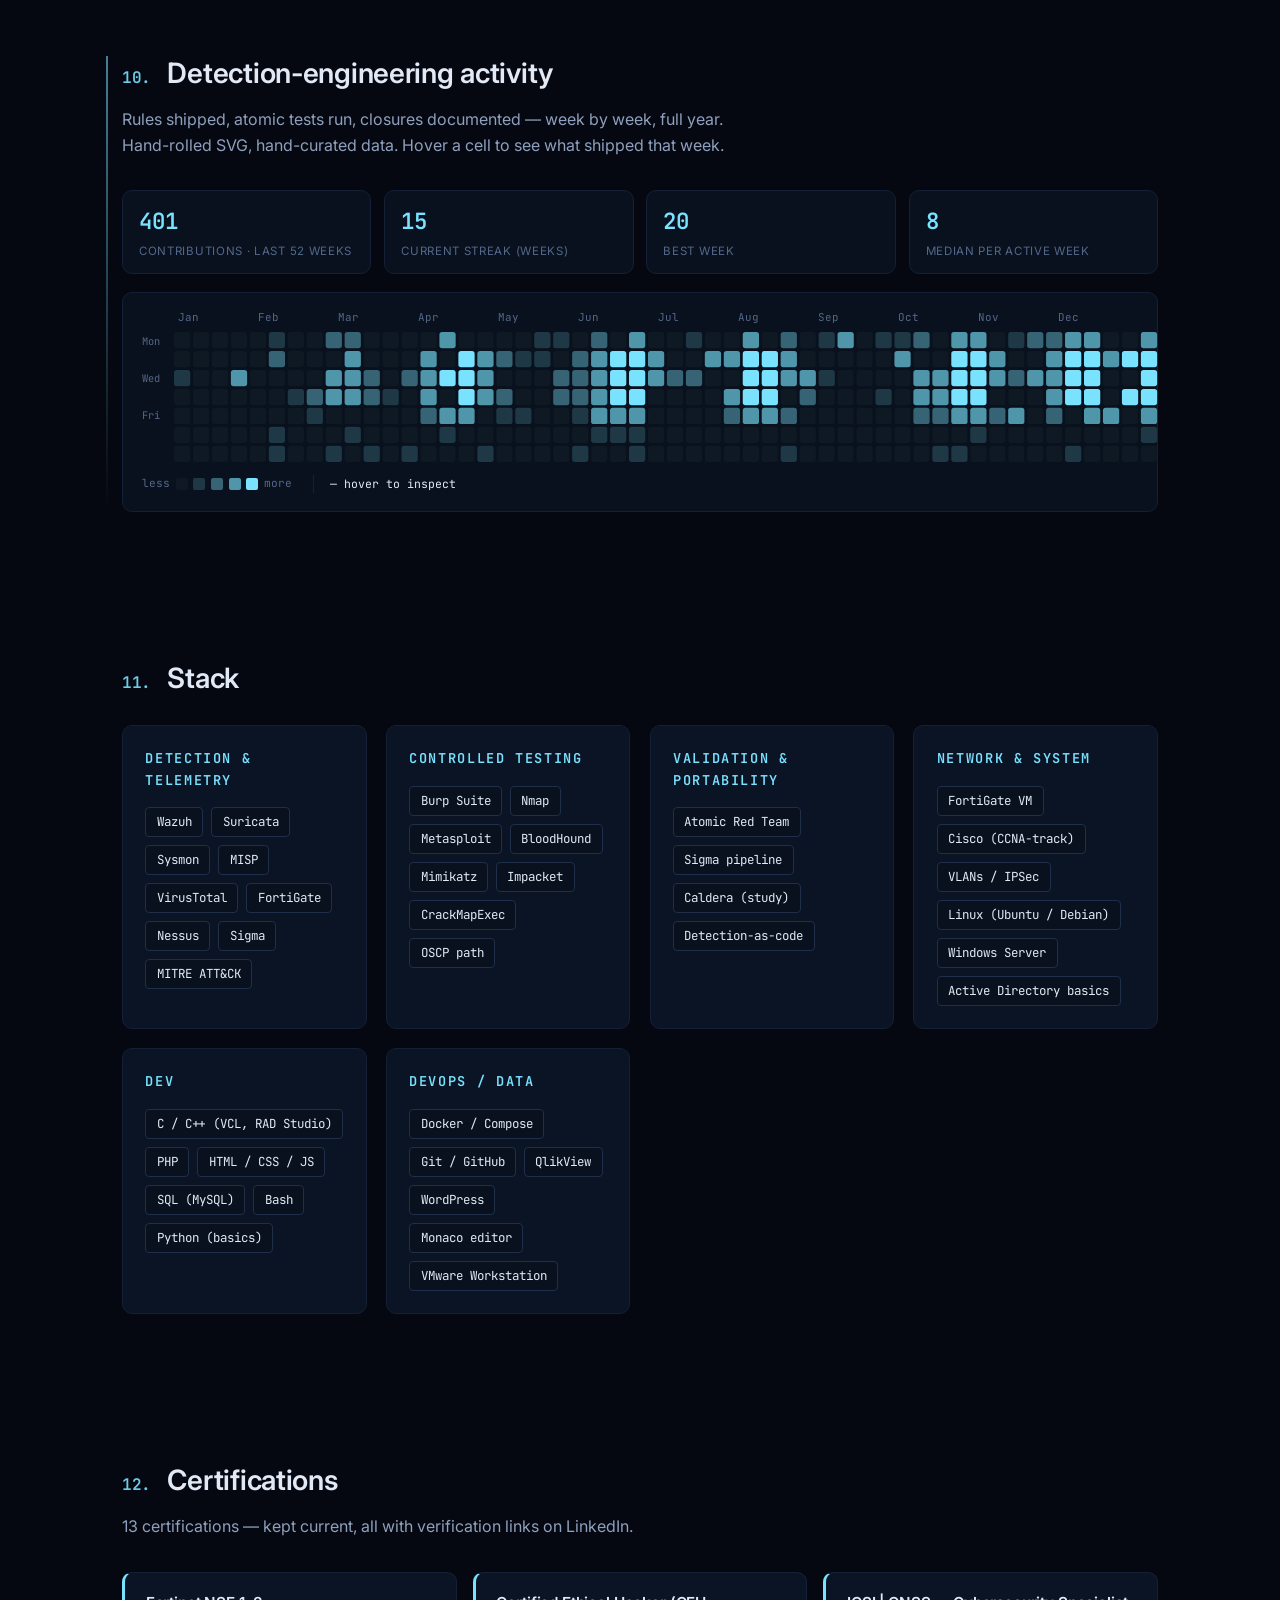
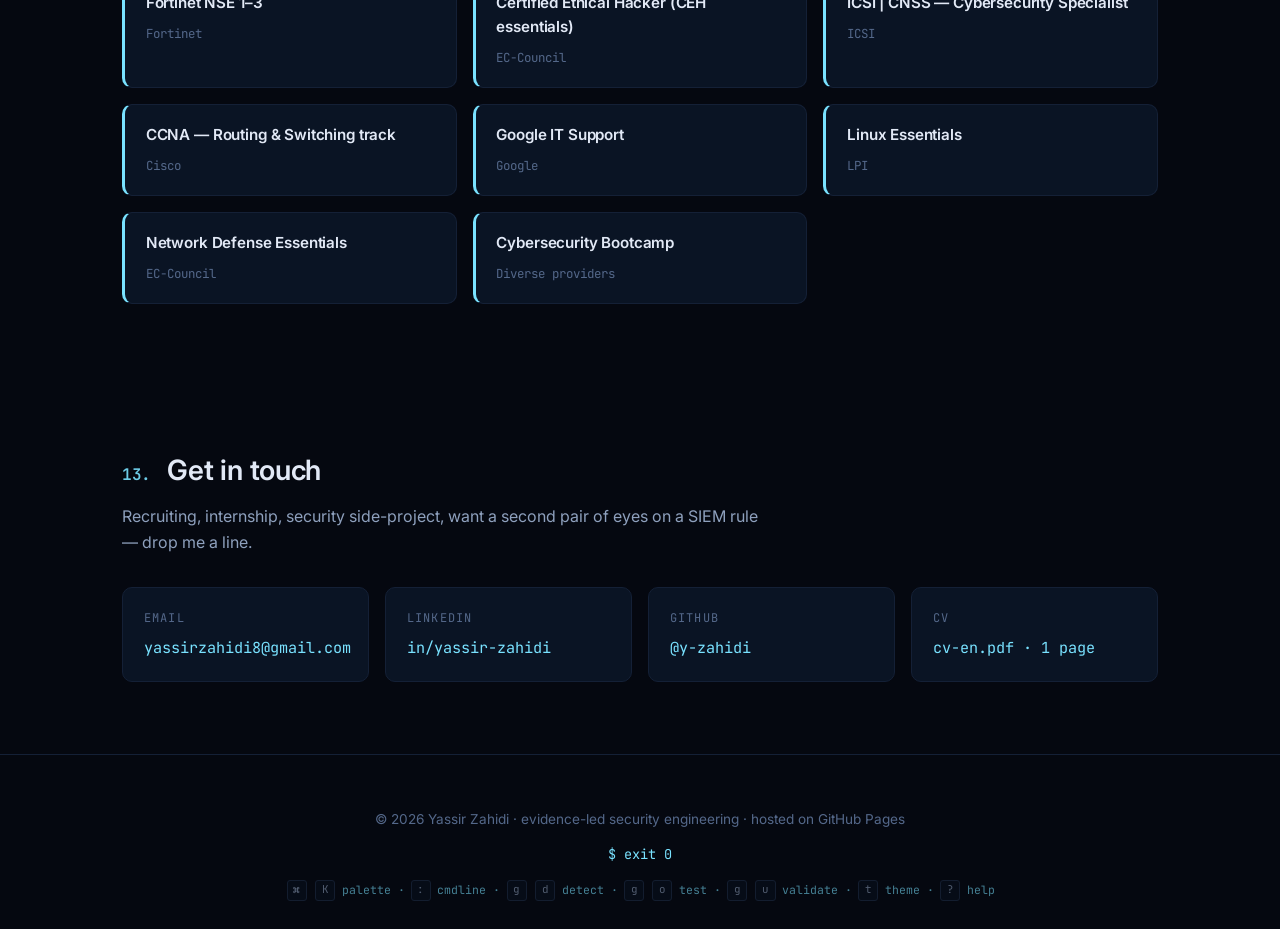
==== commit 35cf235e: "privacy: anonymize portfolio case study references" ====
--- a/index.html
+++ b/index.html
@@ -6,7 +6,7 @@
   <title>Yassir Zahidi — Adversary-Informed Security Engineering</title>
   <meta name="description" content="Security engineering portfolio focused on detection, forensics, controlled testing, cyberdeception, and hardening. Evidence-rich case files from private personal implementations." />
   <meta name="author" content="Yassir Zahidi" />
-  <meta name="keywords" content="Yassir Zahidi, cybersecurity, security engineering, detection engineering, digital forensics, controlled testing, cyberdeception, SIEM, Wazuh, Suricata, FortiGate, Sysmon, MISP, Sigma, OSCP, TryHackMe, HackTheBox, MITRE ATT&amp;CK, Morocco, ISTA, Préfecture de Tétouan" />
+  <meta name="keywords" content="Yassir Zahidi, cybersecurity, security engineering, detection engineering, digital forensics, controlled testing, cyberdeception, SIEM, Wazuh, Suricata, FortiGate, Sysmon, MISP, Sigma, OSCP, TryHackMe, HackTheBox, MITRE ATT&amp;CK, Morocco, ISTA" />
   <meta name="theme-color" content="#0a0e14" />
   <meta name="color-scheme" content="dark" />
   <meta name="robots" content="index, follow, max-image-preview:large" />
@@ -80,7 +80,7 @@
         ],
         "alumniOf": {
           "@type": "EducationalOrganization",
-          "name": "ISMO Tétouan"
+          "name": "Authorized ministry-network environment"
         },
         "address": {
           "@type": "PostalAddress",
@@ -224,7 +224,7 @@
               <p><span class="prompt">$</span> <span class="typed" data-typed="stack --short"></span></p>
               <p class="out" data-typed="wazuh · suricata · sysmon · misp · fortigate · nessus · burp · nmap · metasploit"></p>
               <p><span class="prompt">$</span> <span class="typed" data-typed="shipped --count"></span></p>
-              <p class="out" data-typed="4 security case files · 13 certs · 1 SIEM deployed at the Préfecture de Tétouan"></p>
+              <p class="out" data-typed="4 security case files · 13 certs · 1 SIEM deployed in an authorized ministry-network environment"></p>
               <p><span class="prompt">$</span> <span class="typed" data-typed="looking_for"></span></p>
               <p class="out" data-typed="security engineering / detection / controlled testing internship — open"><span class="cursor">&#9608;</span></p>
             </div>
@@ -262,7 +262,7 @@
             Engineering student in Morocco with a Specialized Technician diploma in Cybersecurity already done. Most of what I know about security I learned by deploying it — then trying to break what I just deployed. Reading about it came last.
           </p>
           <p>
-            The defensive side I built for real: a <strong>multi-layer SIEM</strong> at the <strong>Préfecture de Tétouan (SSIC, Ministère de l'Intérieur)</strong> in May 2024 — Wazuh + Suricata + Sysmon + MISP + VirusTotal integrated with a FortiGate firewall, with Nessus scans on top. The reproducible lab version is on this site, packaged as a docker-compose project so anyone can spin it up in three minutes.
+            The defensive side I built for real: a <strong>multi-layer SIEM</strong> in an authorized ministry-network environment during a one-month security internship in May 2024 — Wazuh + Suricata + Sysmon + MISP + VirusTotal integrated with a FortiGate firewall, with Nessus scans on top. The reproducible lab version is on this site, packaged as a docker-compose project so anyone can spin it up in three minutes.
           </p>
           <p>
             I sharpen controlled-testing skills in <strong>TryHackMe / HackTheBox / OSCP-track labs</strong> and inside my own lab segment — web exploitation, Active Directory paths, and post-access analysis. <strong>Atomic Red Team</strong> helps turn each observed gap into a new Wazuh rule and a documented hardening step.
@@ -291,11 +291,11 @@
 
     <!-- ───────── CASE STUDY ───────── -->
     <section id="case" class="section">
-      <h2 id="case-h"><span class="num">02.</span> Case study — SIEM at the Préfecture de Tétouan</h2>
-      <p class="section-lead">May 2024. One month, on site, real ministry network. Below is what was actually built and what shipped to production. The reproducible lab version is the <a href="https://github.com/y-zahidi/home-lab-siem">home-lab-siem</a> repo.</p>
+      <h2 id="case-h"><span class="num">02.</span> Case study — SIEM in an authorized ministry-network environment</h2>
+      <p class="section-lead">May 2024. One month, on site, in an authorized ministry-network environment. Below is what was actually built and what shipped to production. The reproducible lab version is the <a href="https://github.com/y-zahidi/home-lab-siem">home-lab-siem</a> repo.</p>
       <div class="case-grid">
         <div class="case-meta">
-          <div class="case-row"><span>Org</span><strong>Préfecture de Tétouan · Ministère de l'Intérieur (SSIC)</strong></div>
+          <div class="case-row"><span>Environment</span><strong>Authorized ministry-network deployment</strong></div>
           <div class="case-row"><span>Role</span><strong>Cybersecurity Intern</strong></div>
           <div class="case-row"><span>Duration</span><strong>02 May → 31 May 2024</strong></div>
           <div class="case-row"><span>Scope</span><strong>Multi-layer SIEM, perimeter integration, vuln assessment</strong></div>
@@ -577,7 +577,7 @@
           </div>
           <div class="proj-body">
             <h3>home-lab-siem</h3>
-            <p class="proj-tagline">Reproducible SIEM lab built around the architecture deployed at the Préfecture de Tétouan.</p>
+            <p class="proj-tagline">Reproducible SIEM lab built around a real-world ministry-network deployment.</p>
             <p>Wazuh, Suricata, Sysmon-ready endpoints, FortiGate, Nessus, MISP, and MITRE ATT&amp;CK mapping are presented as a repeatable evidence and hardening workflow.</p>
             <ul class="tags"><li>Wazuh</li><li>Suricata</li><li>Sysmon</li><li>MISP</li><li>Docker</li></ul>
             <div class="proj-links"><a href="https://github.com/y-zahidi/home-lab-siem" target="_blank" rel="noopener">Case file →</a></div>
@@ -652,7 +652,7 @@
         <article class="ach blue" role="listitem" data-state="done">
           <span class="ach-icon" aria-hidden="true">⛭</span>
           <h4>SIEM in production</h4>
-          <p>Multi-layer Wazuh + Suricata + Sysmon + MISP + FortiGate stack deployed at the Préfecture de Tétouan — 1 month, real network.</p>
+          <p>Multi-layer Wazuh + Suricata + Sysmon + MISP + FortiGate stack deployed in an authorized ministry-network environment — 1 month, real network.</p>
           <span class="ach-meta">deployed · May 2024 · 100%</span>
         </article>
         <article class="ach blue" role="listitem" data-state="done">
--- a/assets/style.css
+++ b/assets/style.css
@@ -893,7 +893,7 @@
 }
 
 /* ═══════════════════════════════════════════════════════════
- * v2 — blue + red + purple
+ * v2 — signal palette
  * ─────────────────────────────────────────────────────────── */
 
 /* ── team palette (works in every theme) ── */
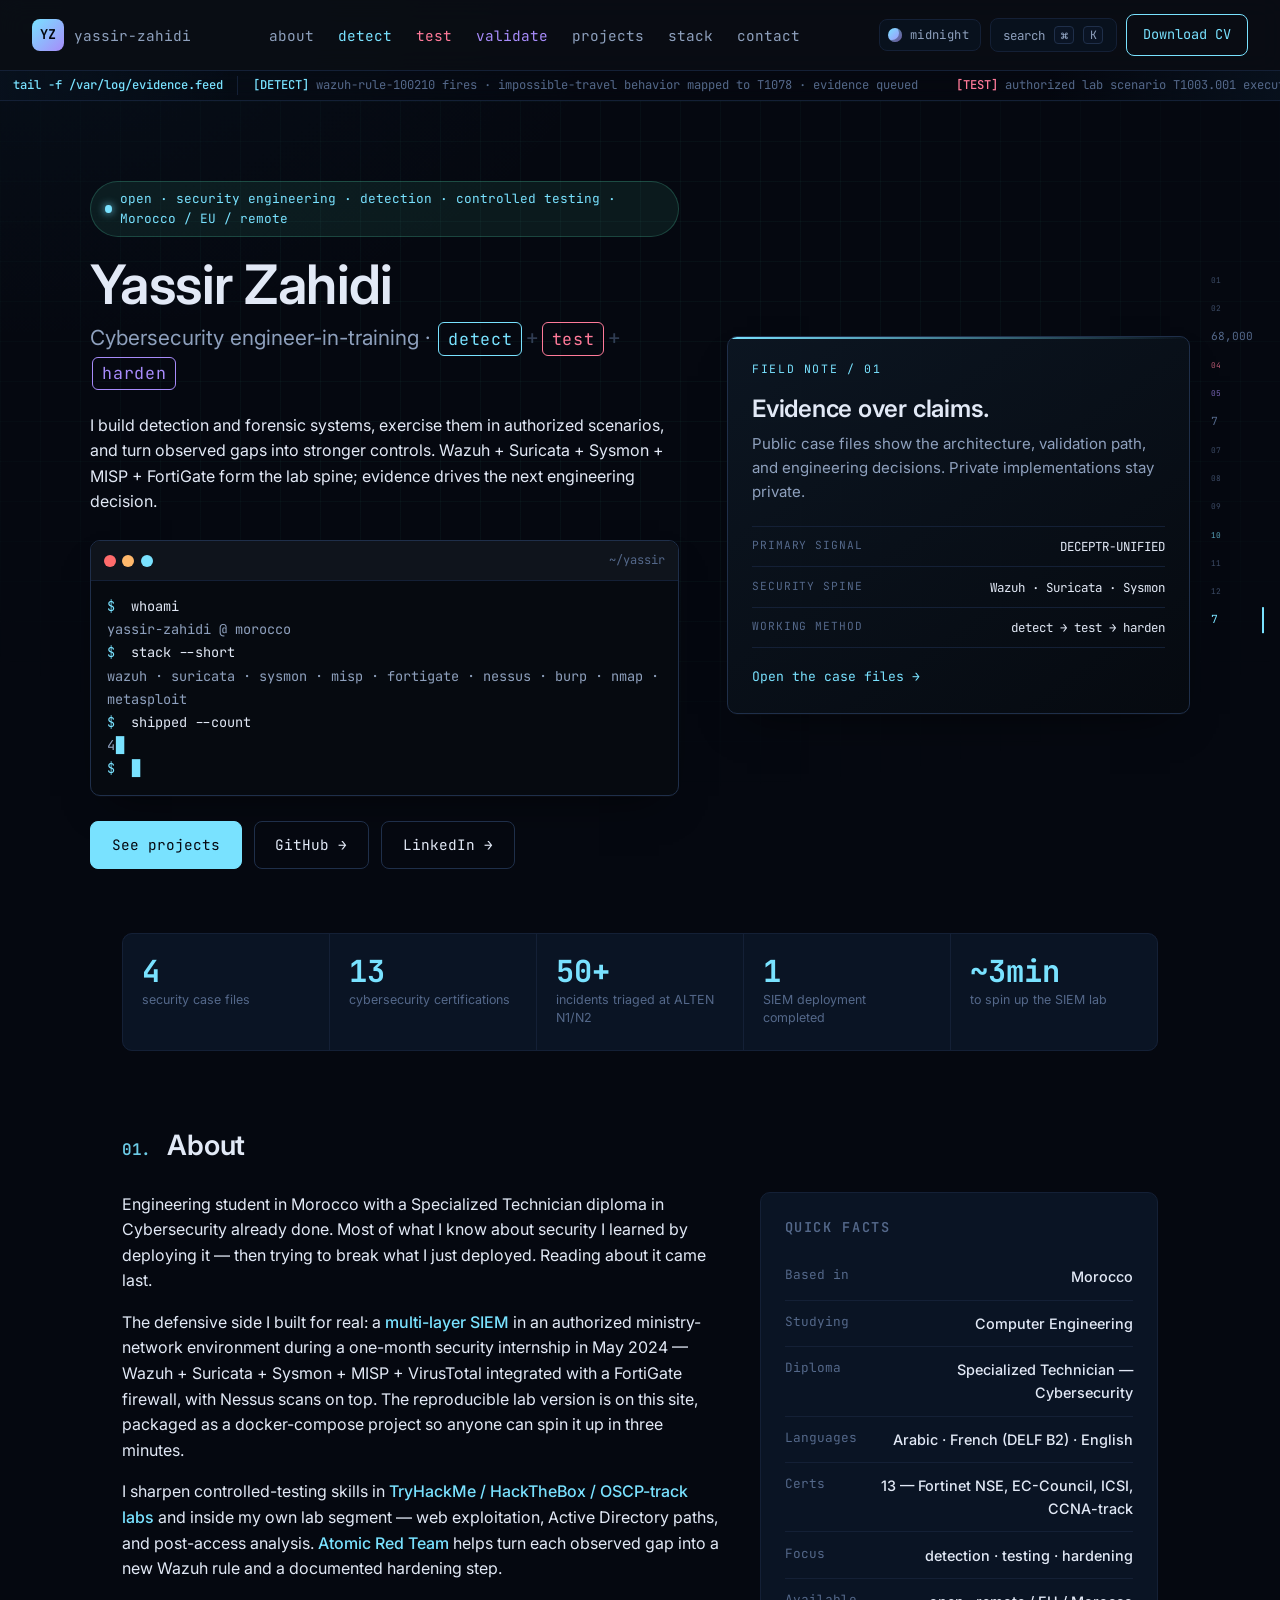
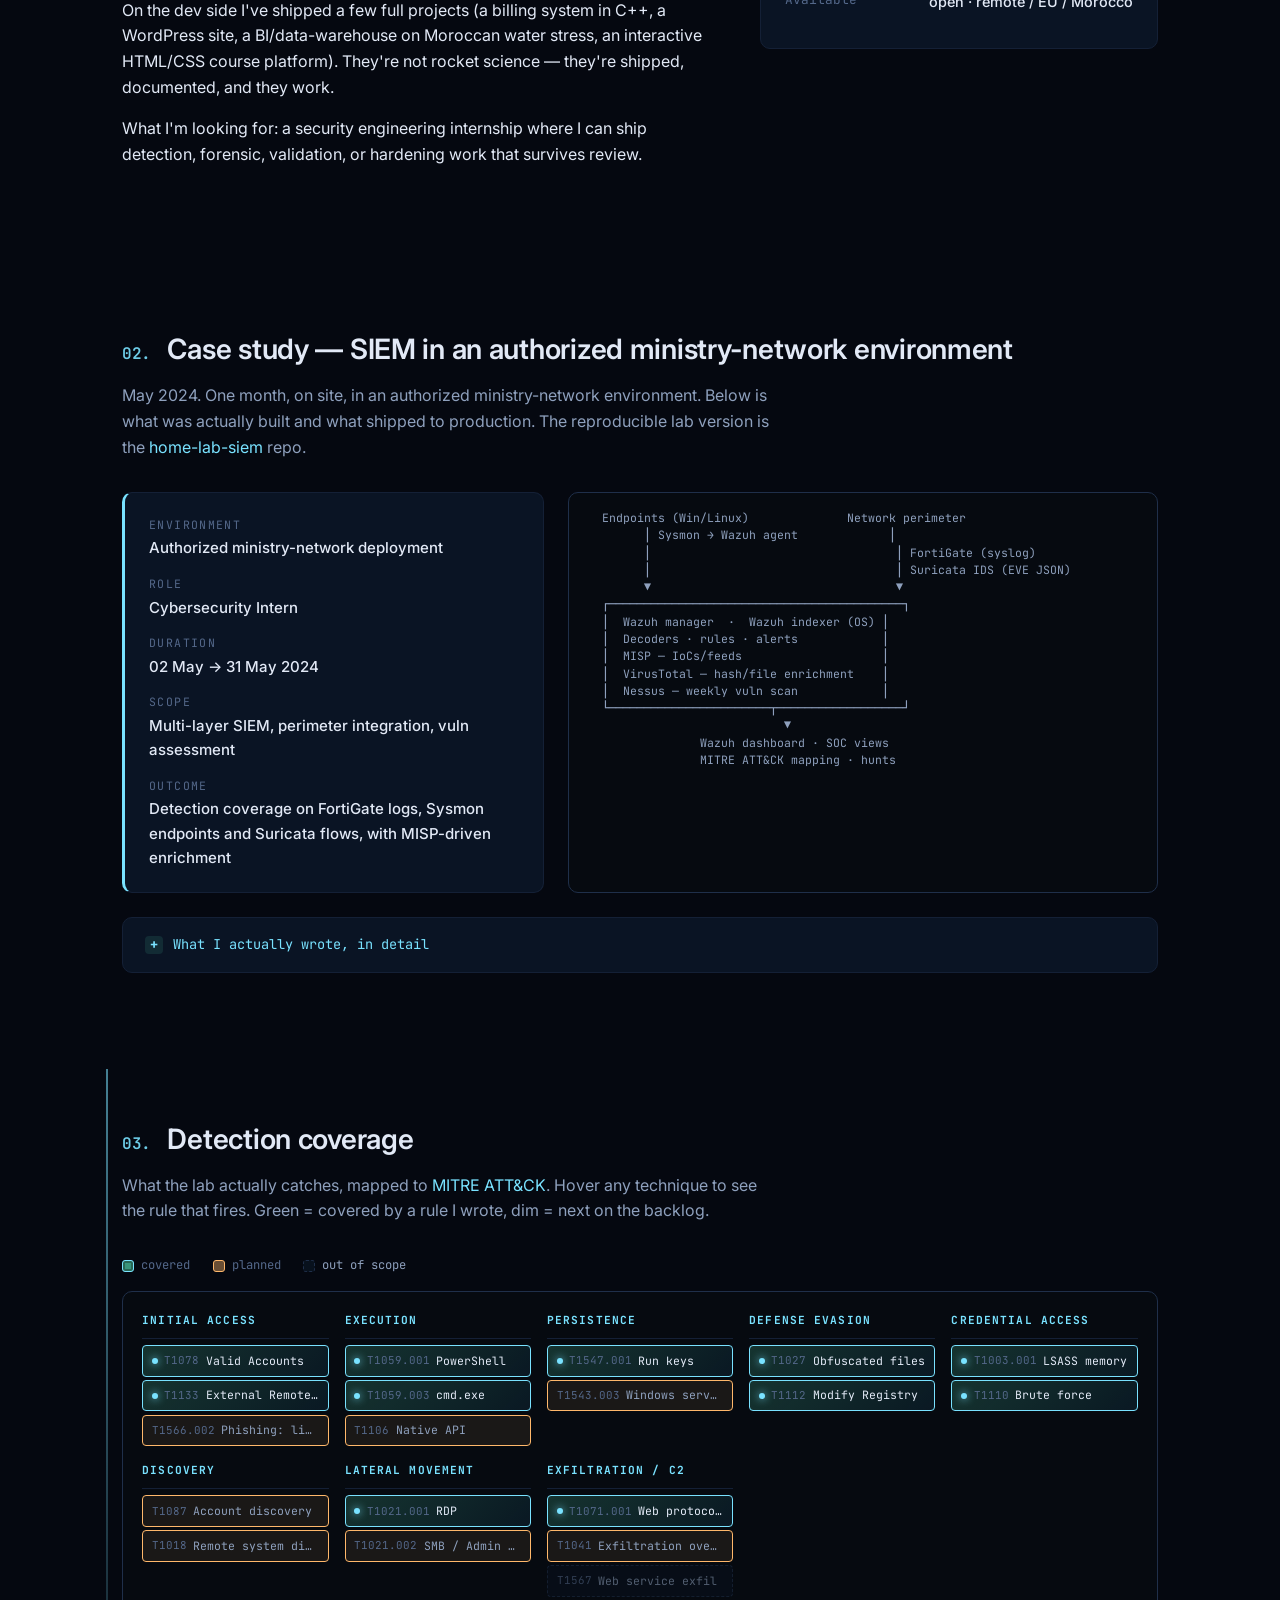
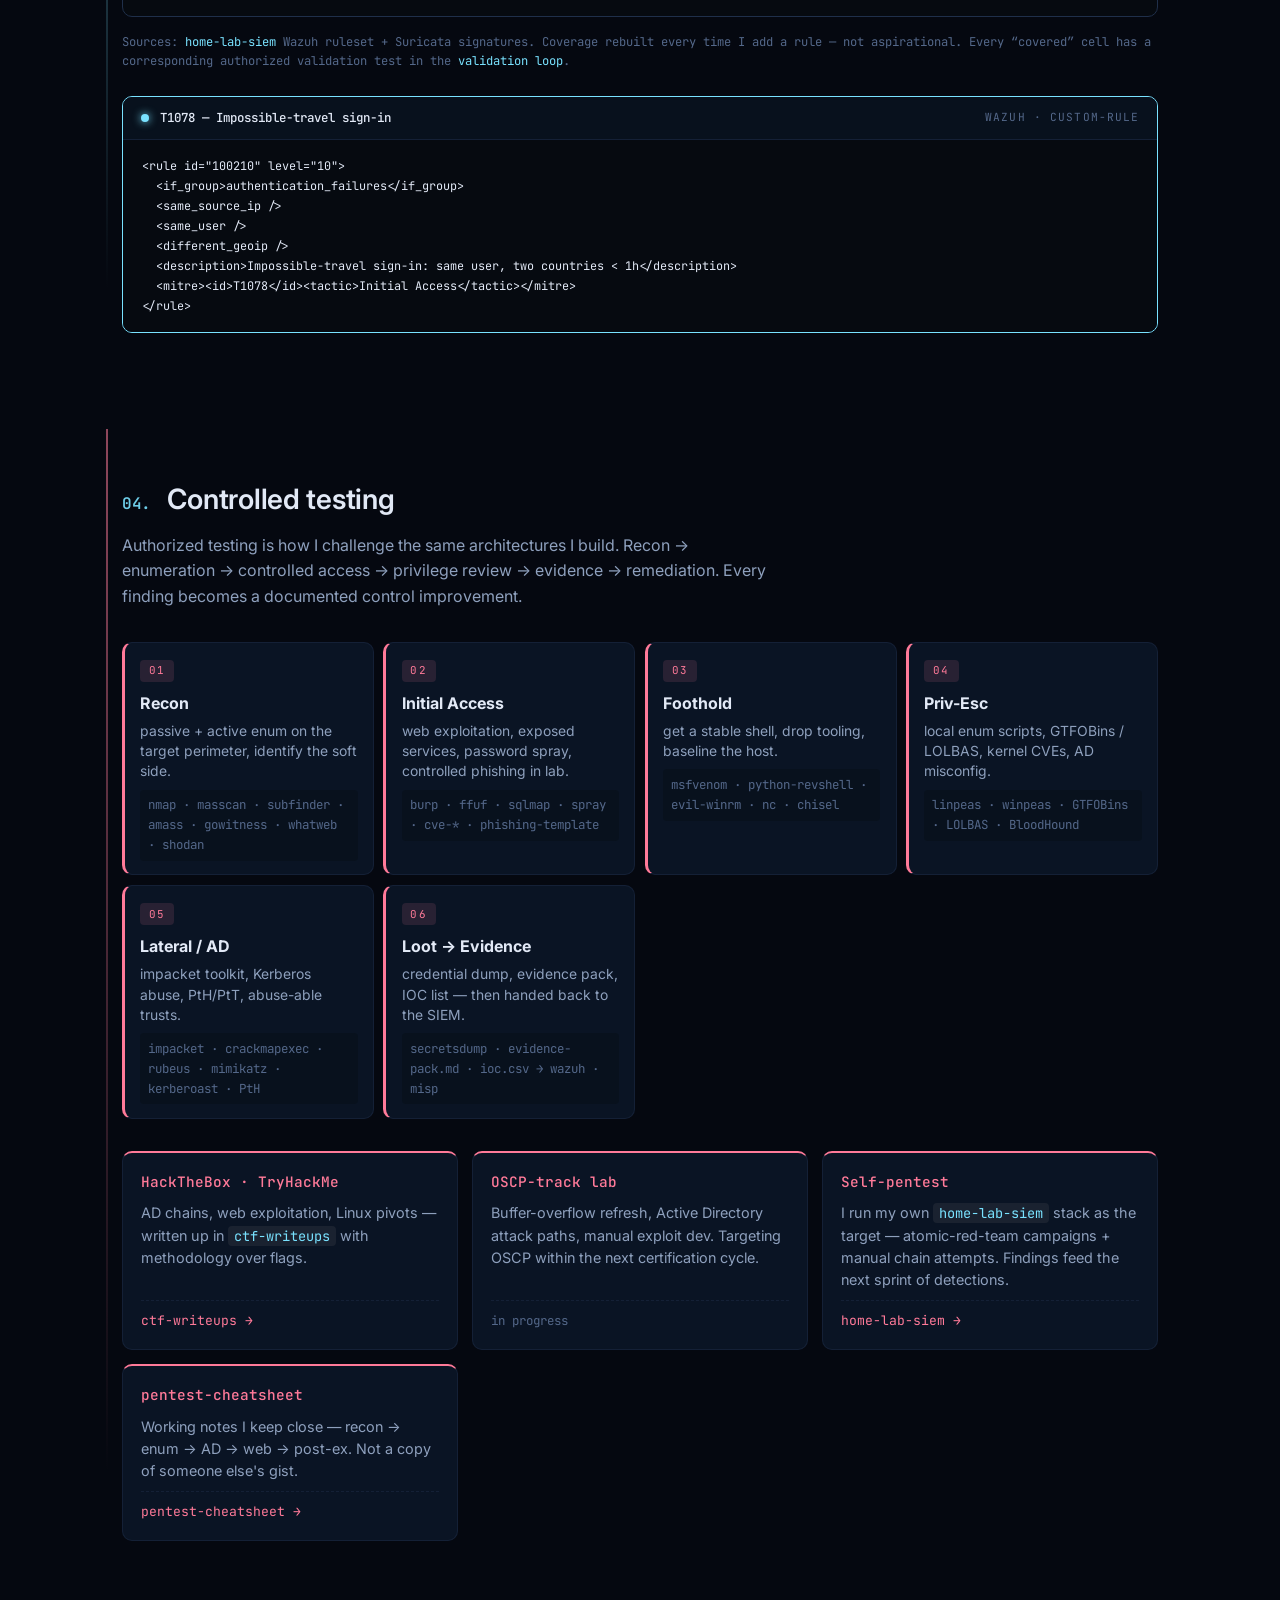
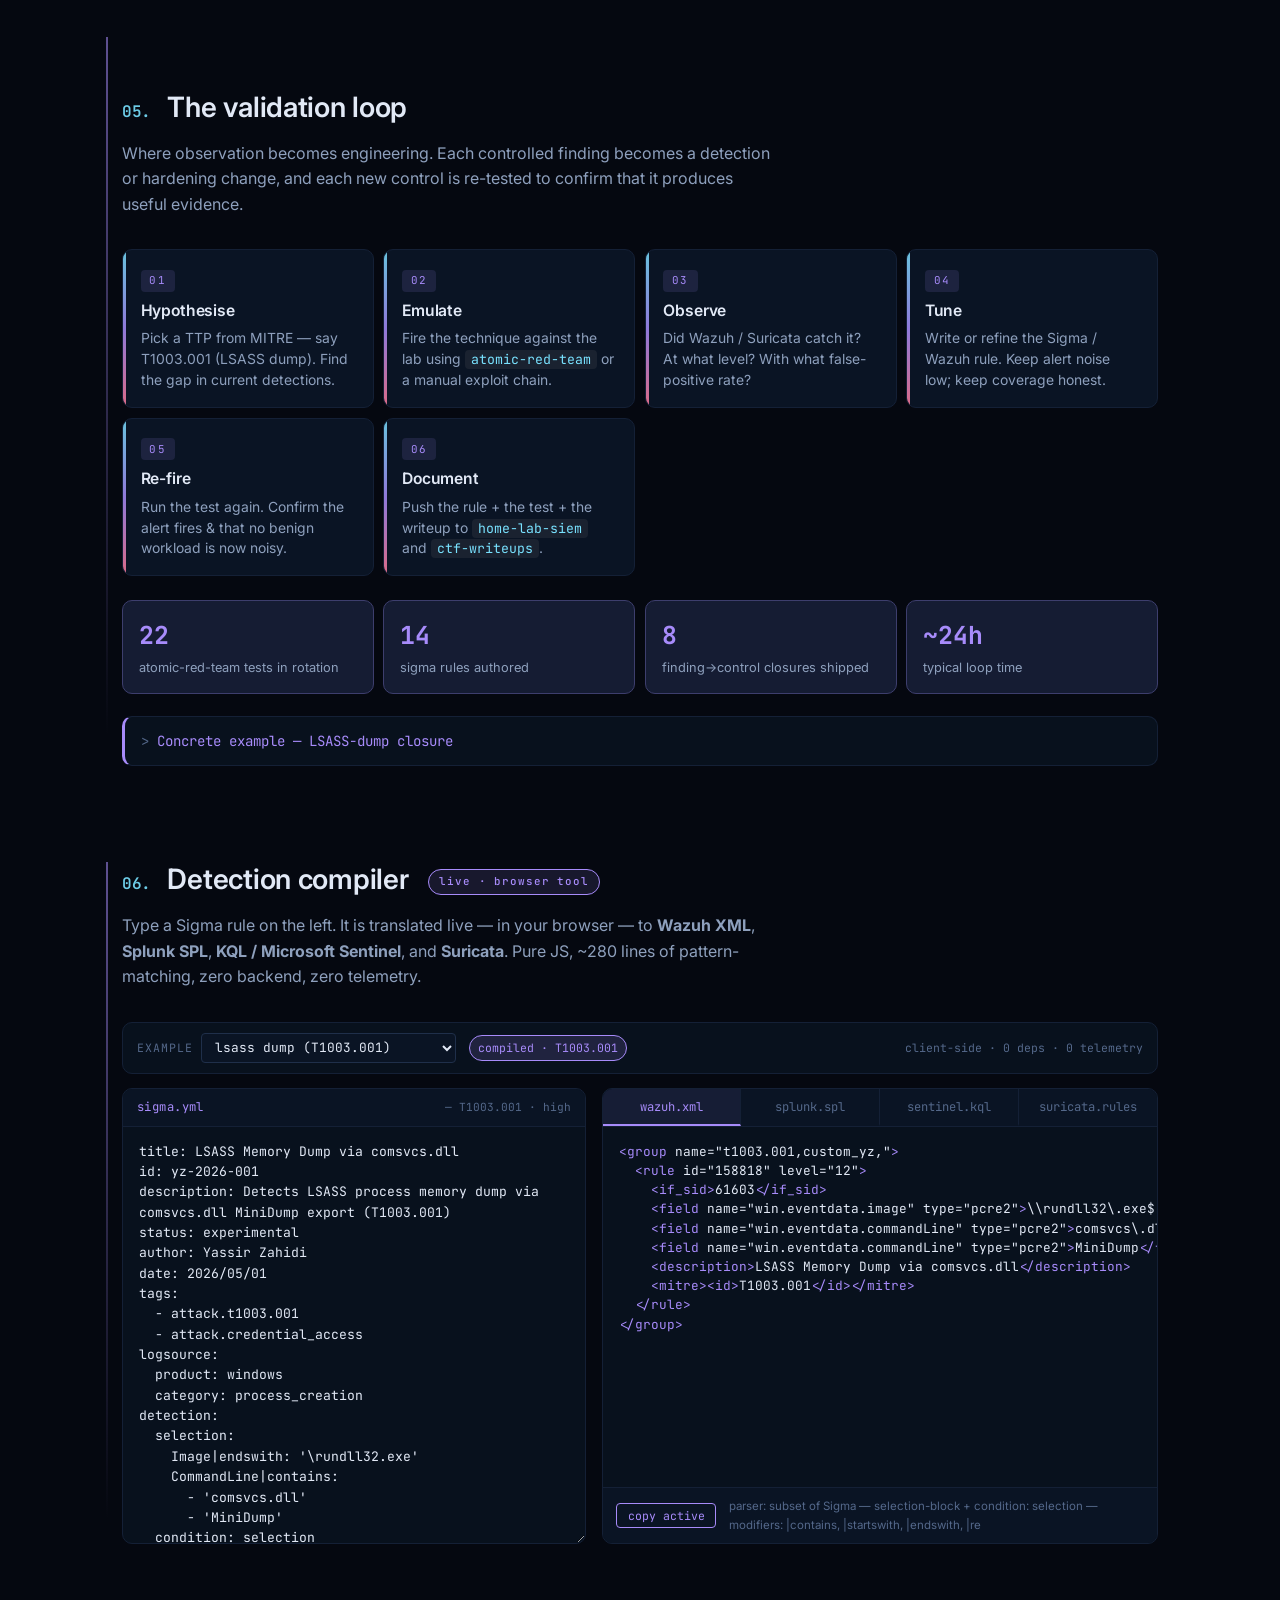
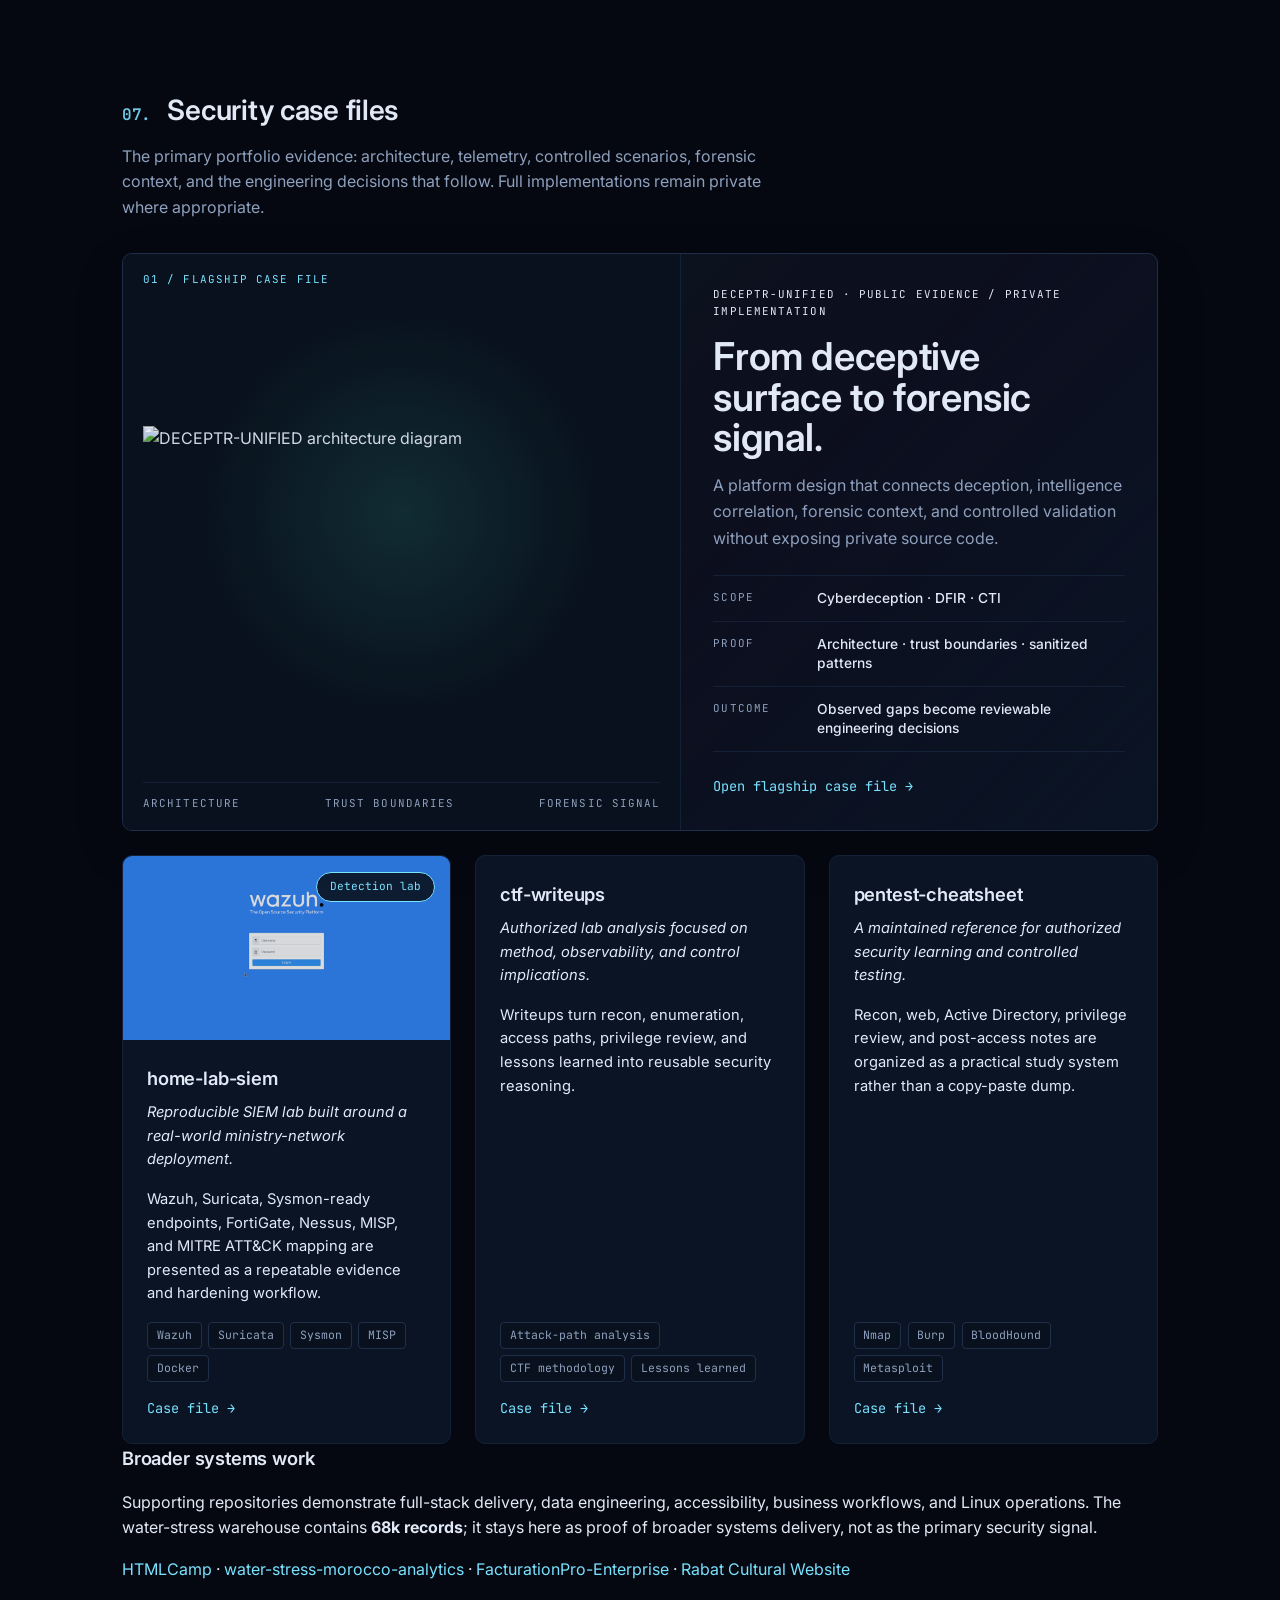
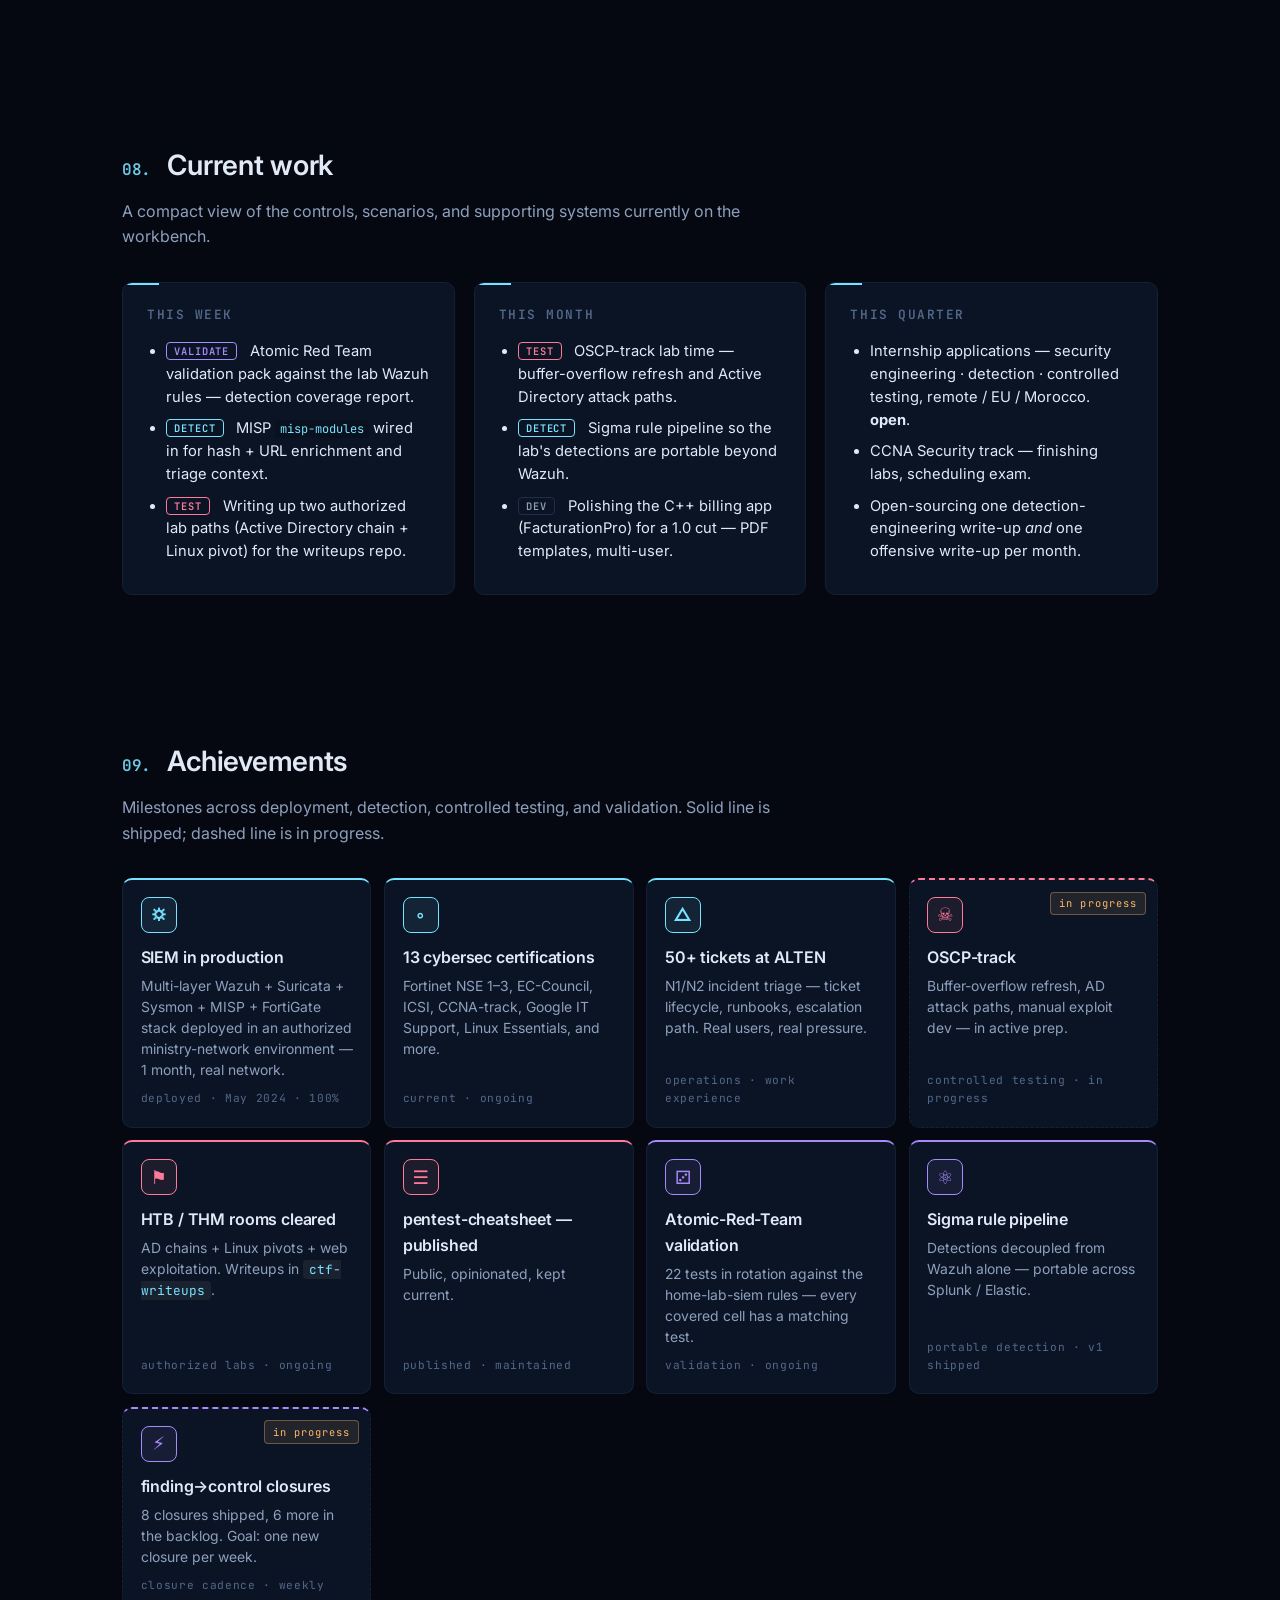
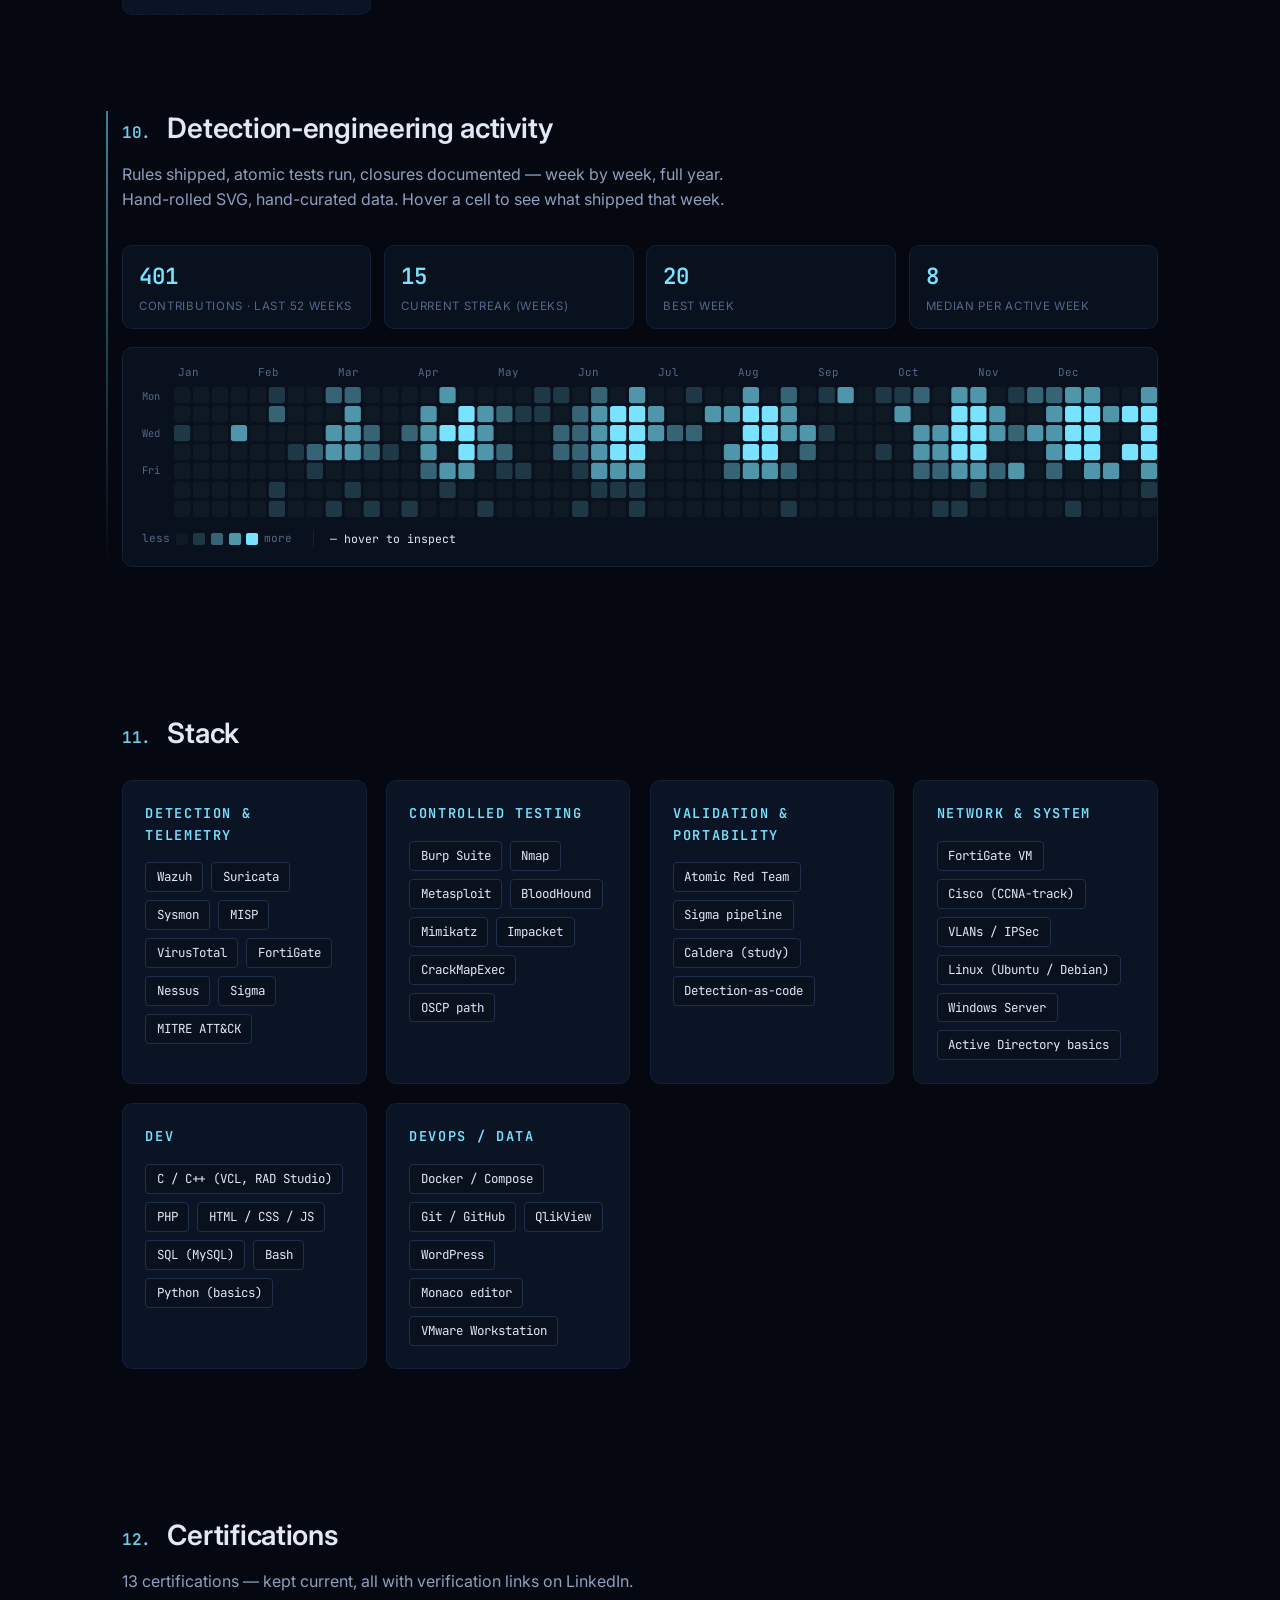
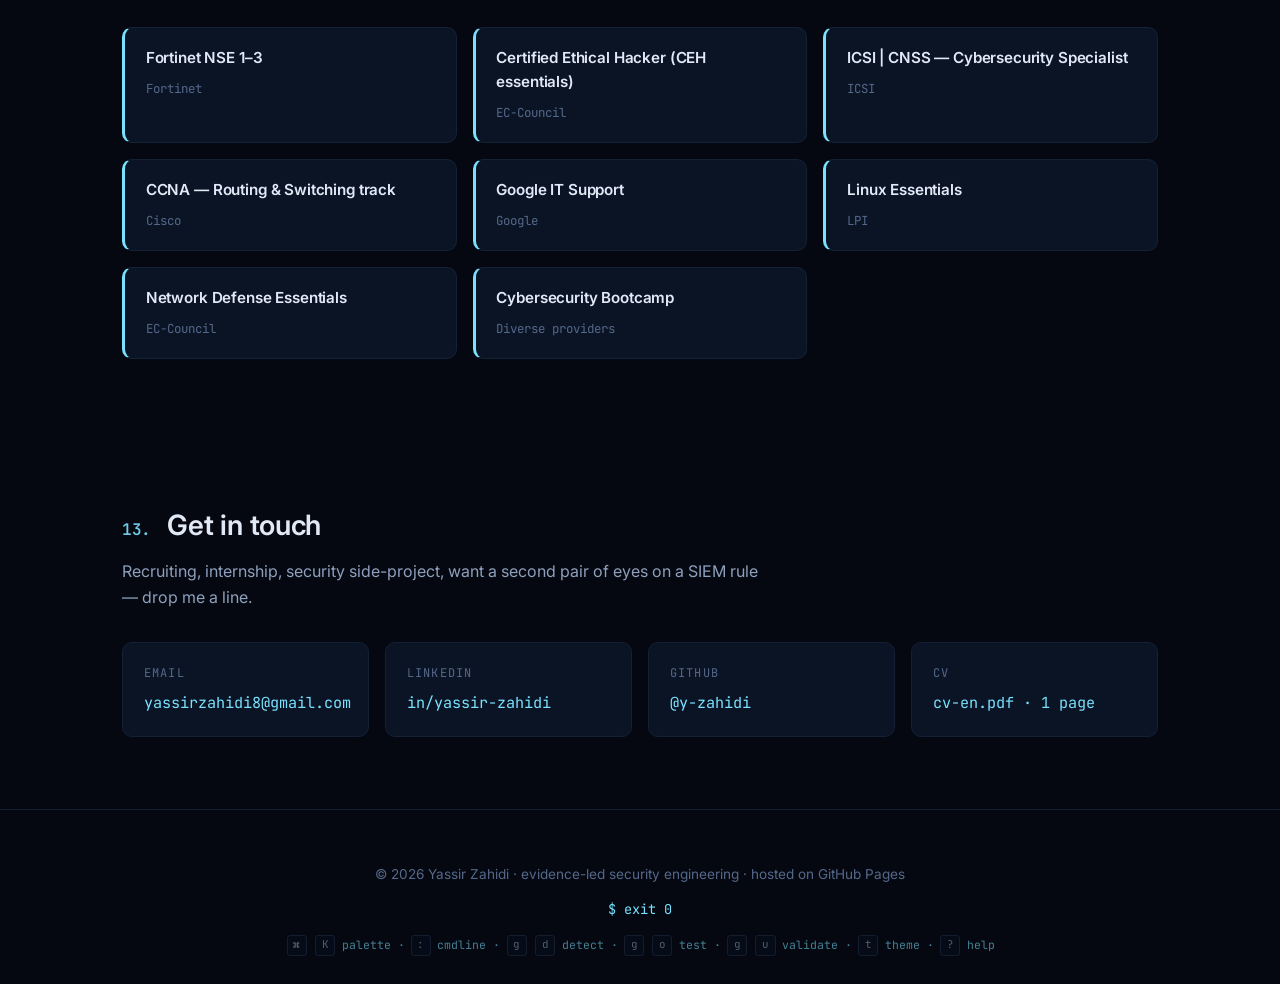
==== commit 44d7d14b: "refactor: simplify image-free security portfolio" ====
--- a/index.html
+++ b/index.html
@@ -235,10 +235,17 @@
             <a class="btn ghost" href="https://www.linkedin.com/in/yassir-zahidi/" target="_blank" rel="noopener">LinkedIn →</a>
           </div>
         </div>
-        <div class="hero-photo">
-          <img src="https://github.com/y-zahidi.png?size=400" alt="Yassir Zahidi" loading="eager" />
-          <div class="photo-ring"></div>
-        </div>
+        <aside class="hero-proof" aria-label="Portfolio focus">
+          <p class="hero-proof-kicker">FIELD NOTE / 01</p>
+          <h2>Evidence over claims.</h2>
+          <p>Public case files show the architecture, validation path, and engineering decisions. Private implementations stay private.</p>
+          <dl>
+            <div><dt>Primary signal</dt><dd>DECEPTR-UNIFIED</dd></div>
+            <div><dt>Security spine</dt><dd>Wazuh · Suricata · Sysmon</dd></div>
+            <div><dt>Working method</dt><dd>detect → test → harden</dd></div>
+          </dl>
+          <a href="#projects">Open the case files →</a>
+        </aside>
       </div>
     </section>
 
@@ -831,23 +838,6 @@
     </p>
   </footer>
 
-  <!-- ───────── LIVE OPS WIDGET (sticky bottom-left) ───────── -->
-  <aside class="liveops" id="liveops" aria-label="Live ops widget">
-    <header class="lo-head">
-      <span class="lo-led" aria-hidden="true"></span>
-      <span class="lo-name">yz-lab</span>
-      <button type="button" class="lo-x" id="liveopsX" aria-label="hide live-ops widget" title="hide">–</button>
-    </header>
-    <dl class="lo-rows">
-      <div><dt>now</dt><dd id="loClock">——:——</dd></div>
-      <div><dt>tz</dt><dd>Africa/Casablanca</dd></div>
-      <div><dt>uptime</dt><dd id="loUptime">0s</dd></div>
-      <div><dt>last ioc</dt><dd id="loIoc">—</dd></div>
-      <div><dt>theme</dt><dd id="loTheme">midnight</dd></div>
-      <div><dt>mode</dt><dd><span class="lo-pill blue">evidence-led</span><span class="lo-pill red">authorized</span><span class="lo-pill purple">validated</span></dd></div>
-    </dl>
-  </aside>
-
   <!-- ───────── VIM-STYLE CMDLINE (`:` opens) ───────── -->
   <div class="cmdline" id="cmdline" hidden role="dialog" aria-modal="true" aria-label="vim cmdline">
     <span class="cl-colon">:</span><input type="text" id="cmdlineInput" autocomplete="off" spellcheck="false" />
--- a/assets/style.css
+++ b/assets/style.css
@@ -171,7 +171,7 @@
 }
 .hero-inner {
   position: relative; max-width: 1100px; margin: 0 auto;
-  display: grid; grid-template-columns: 1fr 280px; gap: 3rem; align-items: center;
+  display: grid; grid-template-columns: minmax(0, 1.12fr) minmax(280px, .88fr); gap: 3rem; align-items: center;
 }
 .hero-text { min-width: 0 }
 .kicker {
@@ -210,6 +210,20 @@
 @keyframes blink { 50% { opacity: 0 } }
 
 .hero-cta { display: flex; gap: .75rem; flex-wrap: wrap }
+.hero-proof {
+  align-self: center; padding: 1.5rem; border: 1px solid var(--border-strong);
+  border-radius: var(--radius); background: linear-gradient(145deg, rgba(12,22,34,.94), rgba(6,10,16,.94));
+  box-shadow: var(--shadow); position: relative; overflow: hidden;
+}
+.hero-proof::before { content: ''; position: absolute; inset: 0 0 auto; height: 2px; background: linear-gradient(90deg, var(--accent), transparent) }
+.hero-proof-kicker { margin: 0 0 1.2rem; color: var(--accent); font: .72rem var(--mono); letter-spacing: .14em; text-transform: uppercase }
+.hero-proof h2 { margin: 0 0 .6rem; font-size: 1.5rem; line-height: 1.15 }
+.hero-proof > p:not(.hero-proof-kicker) { color: var(--fg-dim); margin: 0 0 1.35rem; font-size: .94rem }
+.hero-proof dl { margin: 0; border-top: 1px solid var(--border) }
+.hero-proof dl div { display: flex; justify-content: space-between; gap: 1rem; padding: .7rem 0; border-bottom: 1px solid var(--border) }
+.hero-proof dt { color: var(--fg-mute); font: .7rem var(--mono); text-transform: uppercase; letter-spacing: .08em }
+.hero-proof dd { margin: 0; color: var(--fg); font: .78rem var(--mono); text-align: right }
+.hero-proof > a { display: inline-block; margin-top: 1.25rem; color: var(--accent); font: .82rem var(--mono) }
 .btn {
   padding: .7rem 1.3rem; border-radius: 8px;
   font-family: var(--mono); font-size: .9rem;
@@ -221,23 +235,6 @@
 .btn.ghost { background: transparent; color: var(--fg) }
 .btn.ghost:hover { border-color: var(--accent); color: var(--accent); text-decoration: none }
 
-.hero-photo { position: relative; width: 240px; height: 240px; justify-self: end }
-.hero-photo img {
-  width: 100%; height: 100%; border-radius: 50%;
-  object-fit: cover; border: 2px solid var(--border-strong);
-  position: relative; z-index: 1;
-}
-.photo-ring {
-  position: absolute; inset: -10px; border-radius: 50%;
-  border: 1px dashed rgba(92,242,193,.4);
-  animation: spin 30s linear infinite;
-}
-@keyframes spin { to { transform: rotate(360deg) } }
-
-@media (max-width: 820px) {
-  .hero-inner { grid-template-columns: 1fr }
-  .hero-photo { justify-self: start; width: 160px; height: 160px; order: -1 }
-}
 
 /* ───────── sections ───────── */
 .section { max-width: 1100px; margin: 0 auto; padding: 4.5rem 2rem }
@@ -422,7 +419,10 @@
   display: grid; grid-template-columns: 1fr 1.4fr; gap: 1.5rem;
   margin: 0 0 1.5rem;
 }
-@media (max-width: 820px) { .case-grid { grid-template-columns: 1fr } }
+@media (max-width: 820px) {
+  .hero-inner { grid-template-columns: 1fr }
+  .hero-proof { margin-top: 1rem }
+ .case-grid { grid-template-columns: 1fr } }
 
 .case-meta {
   background: var(--card); border: 1px solid var(--border);
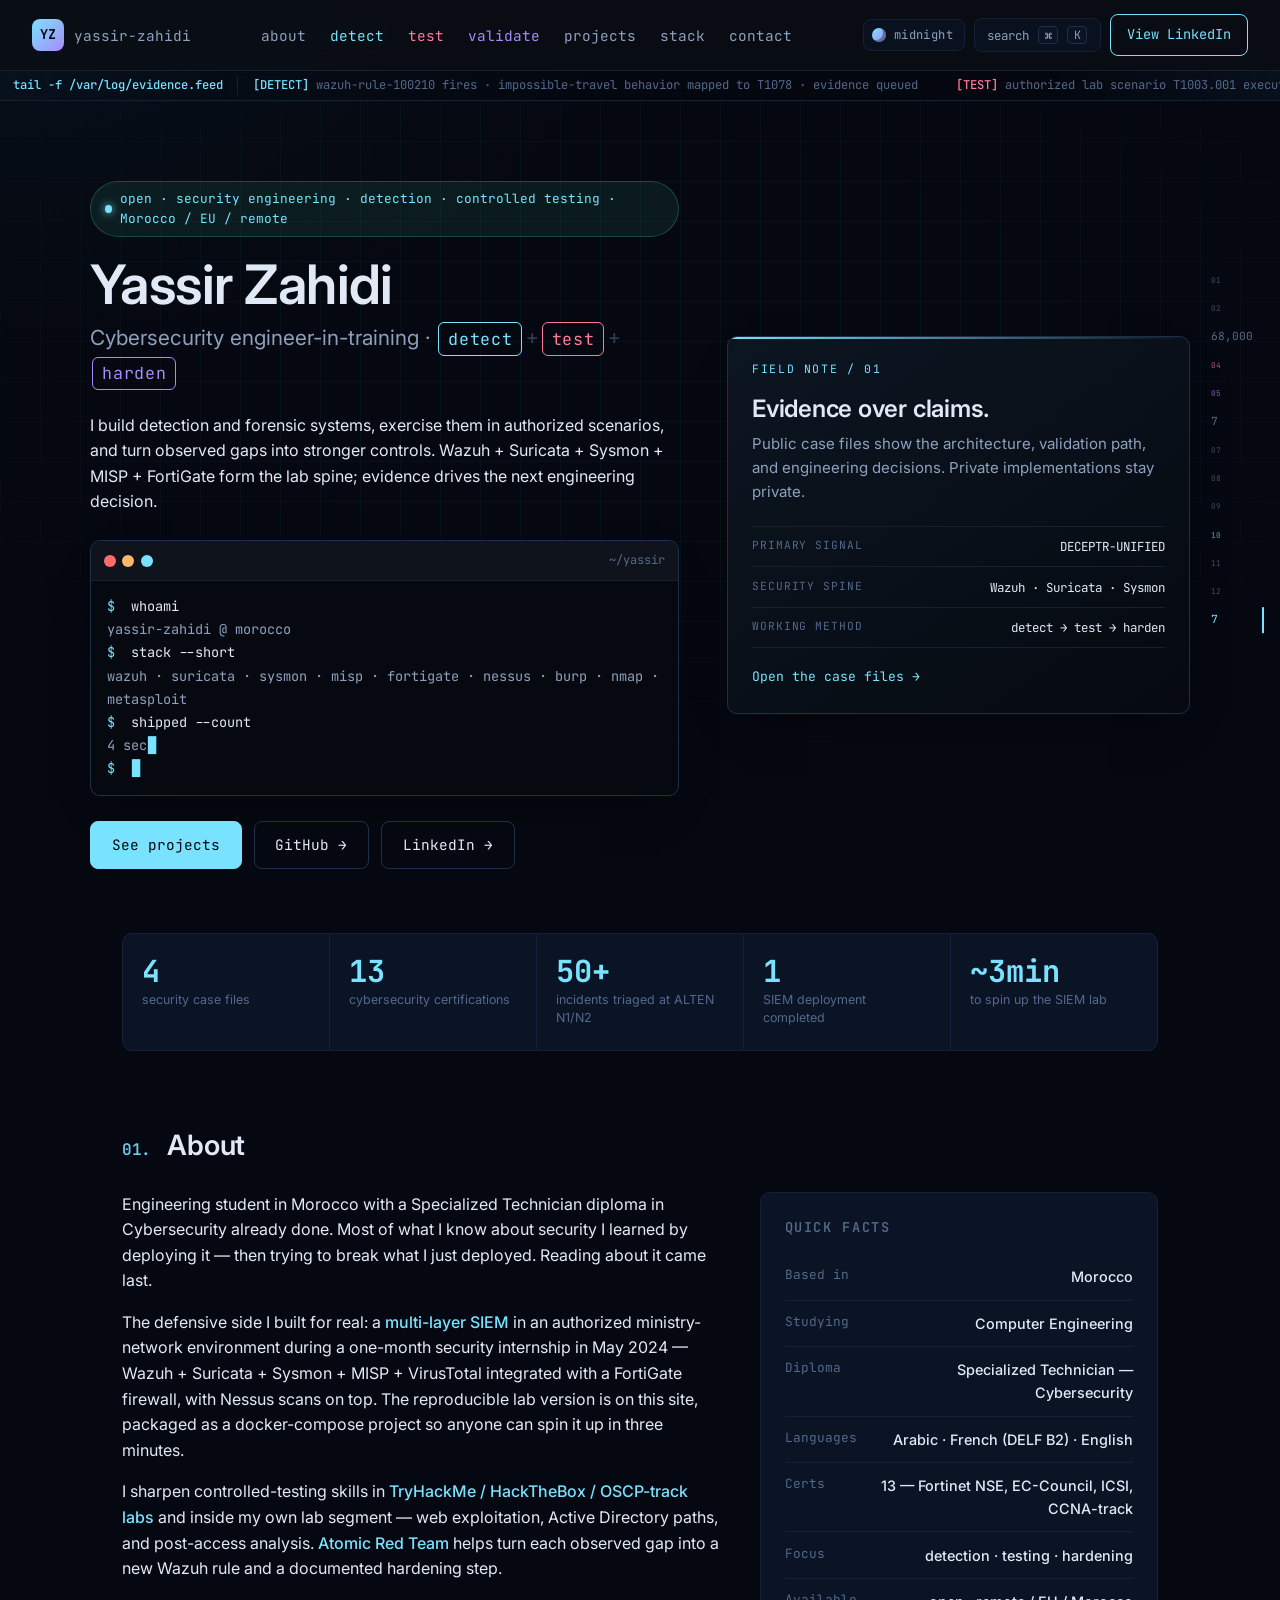
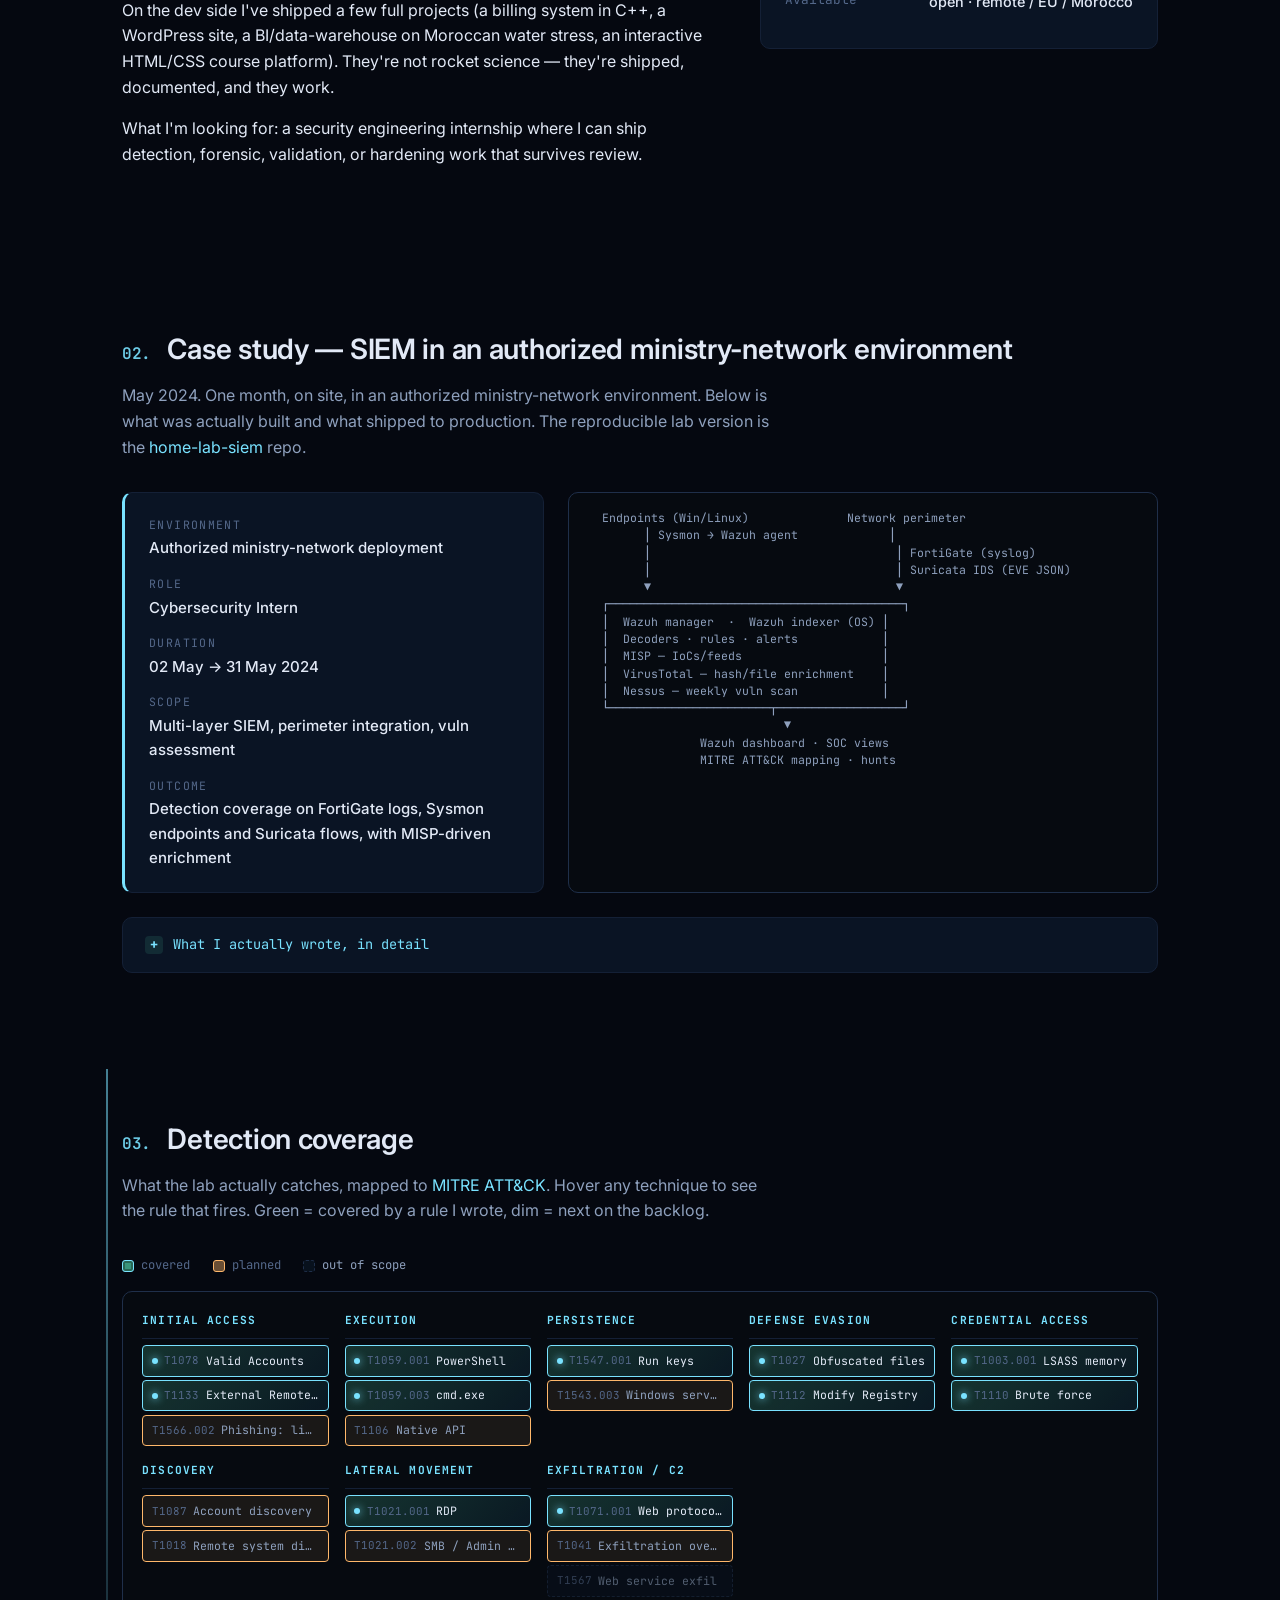
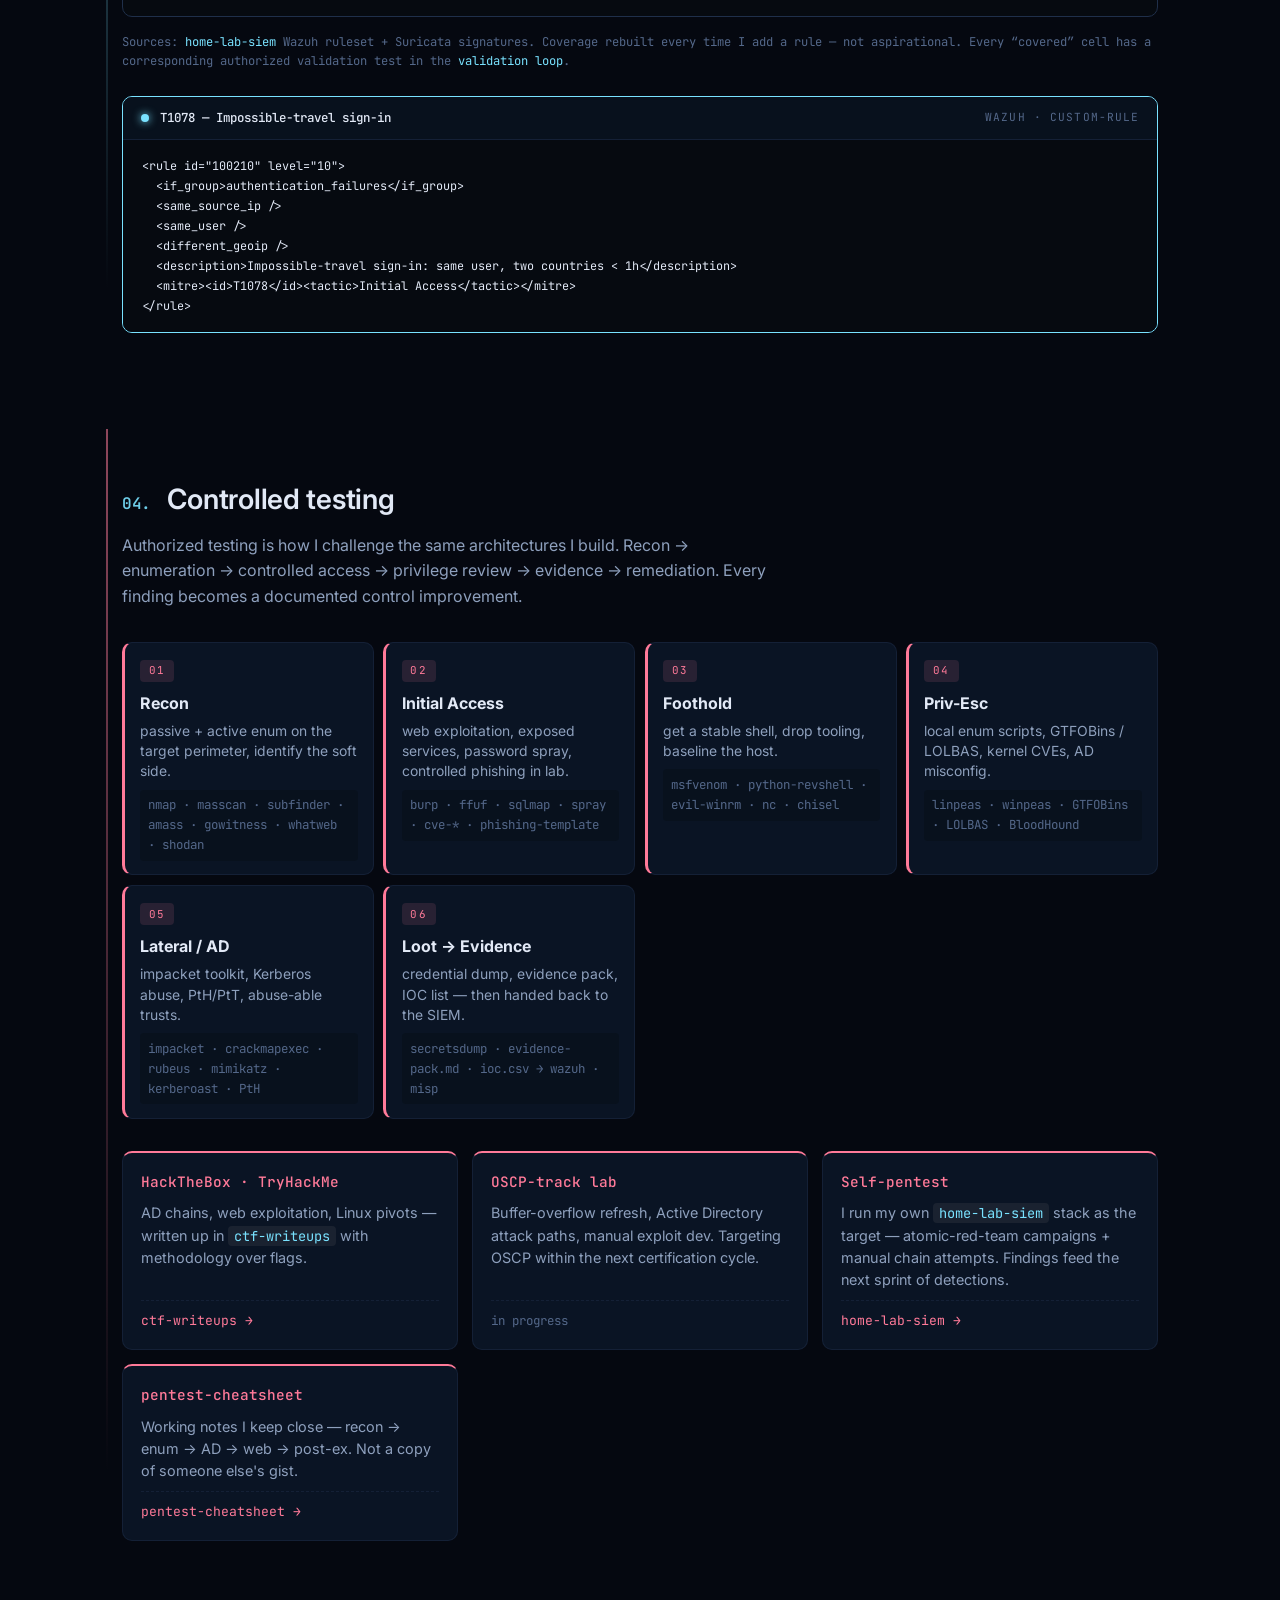
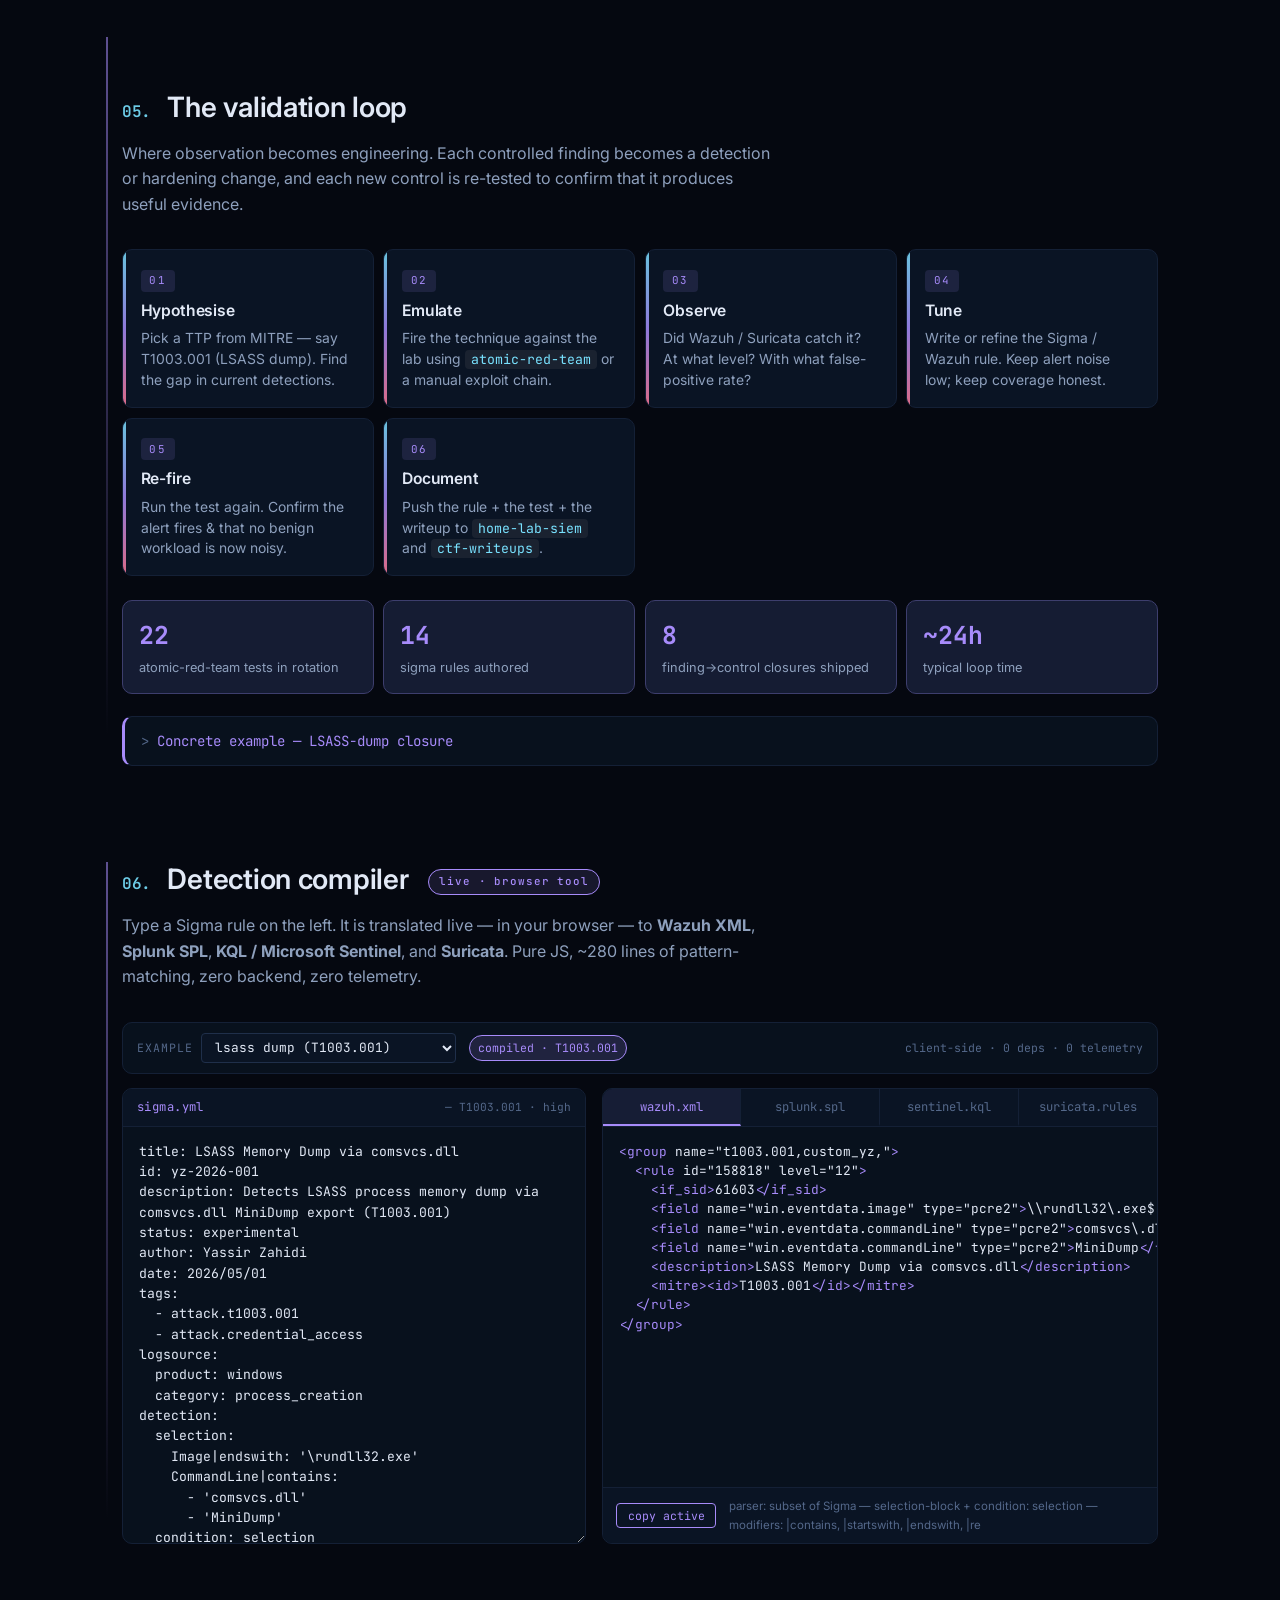
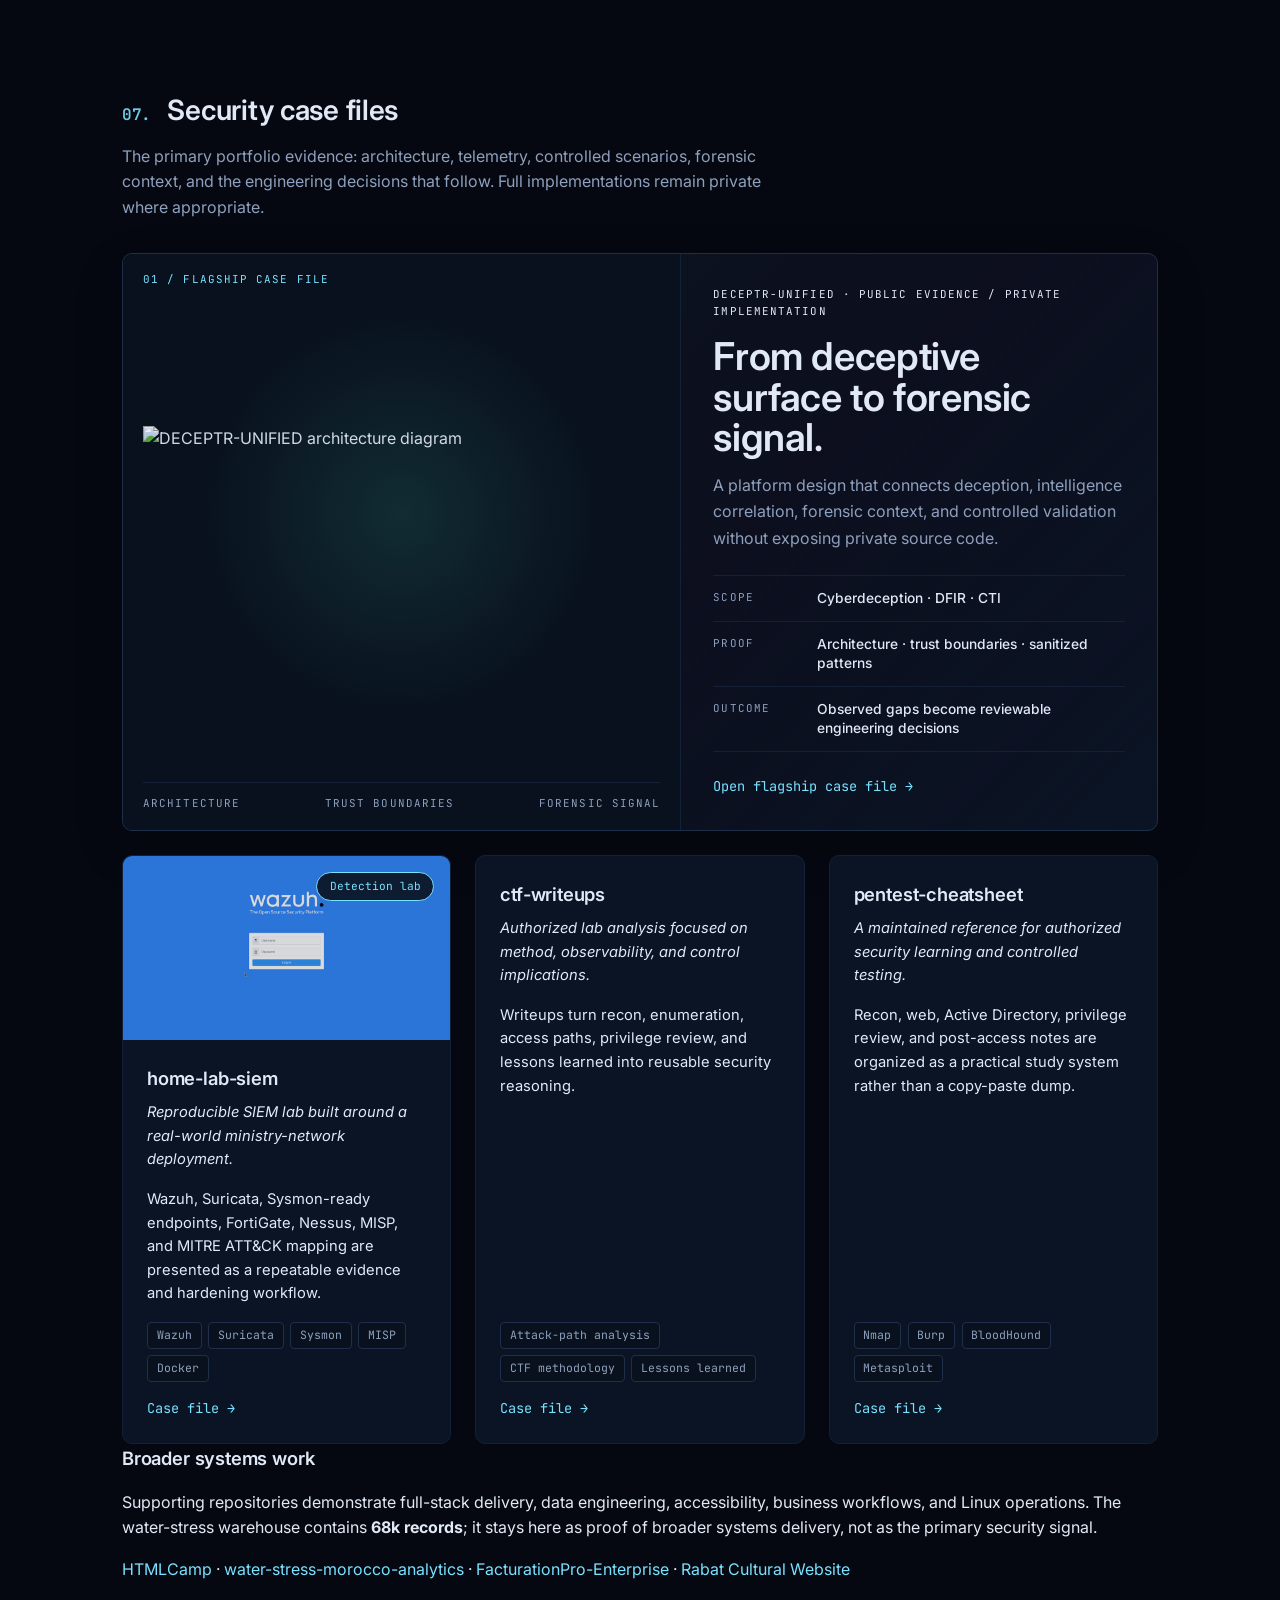
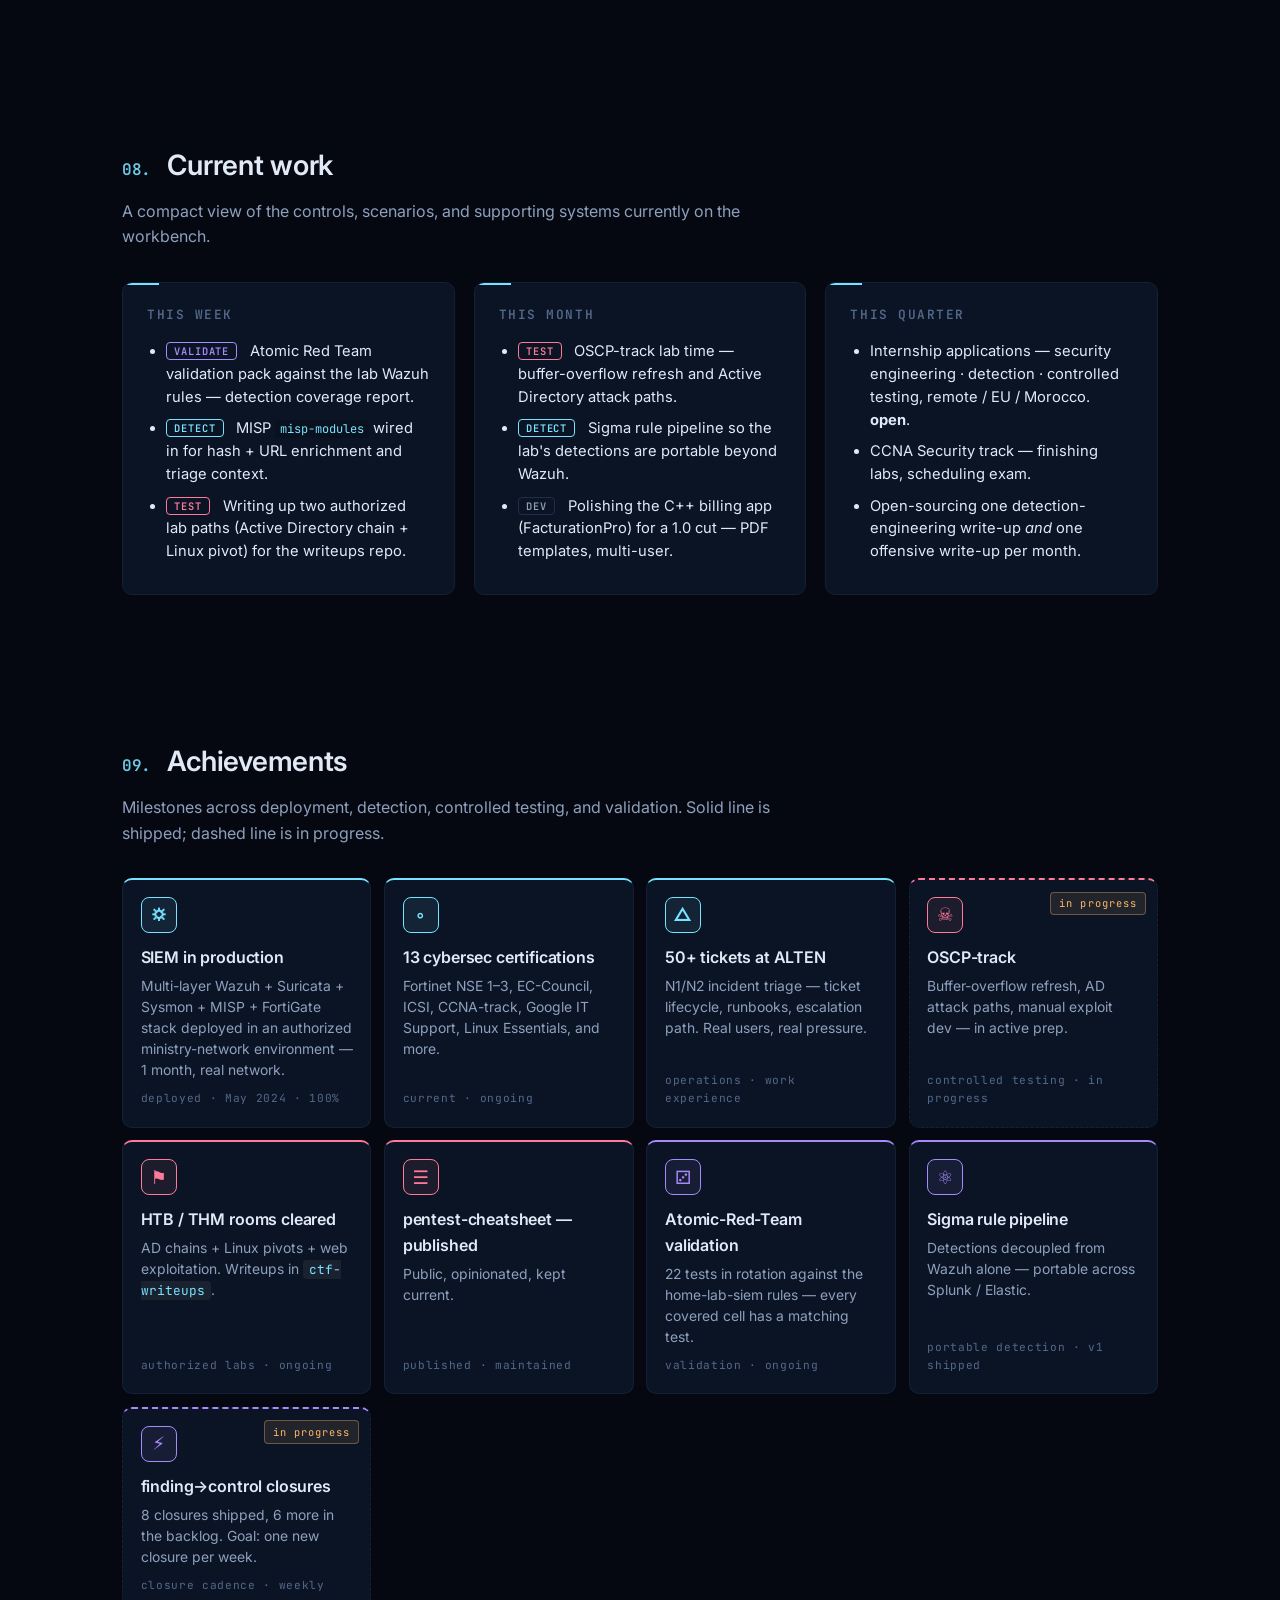
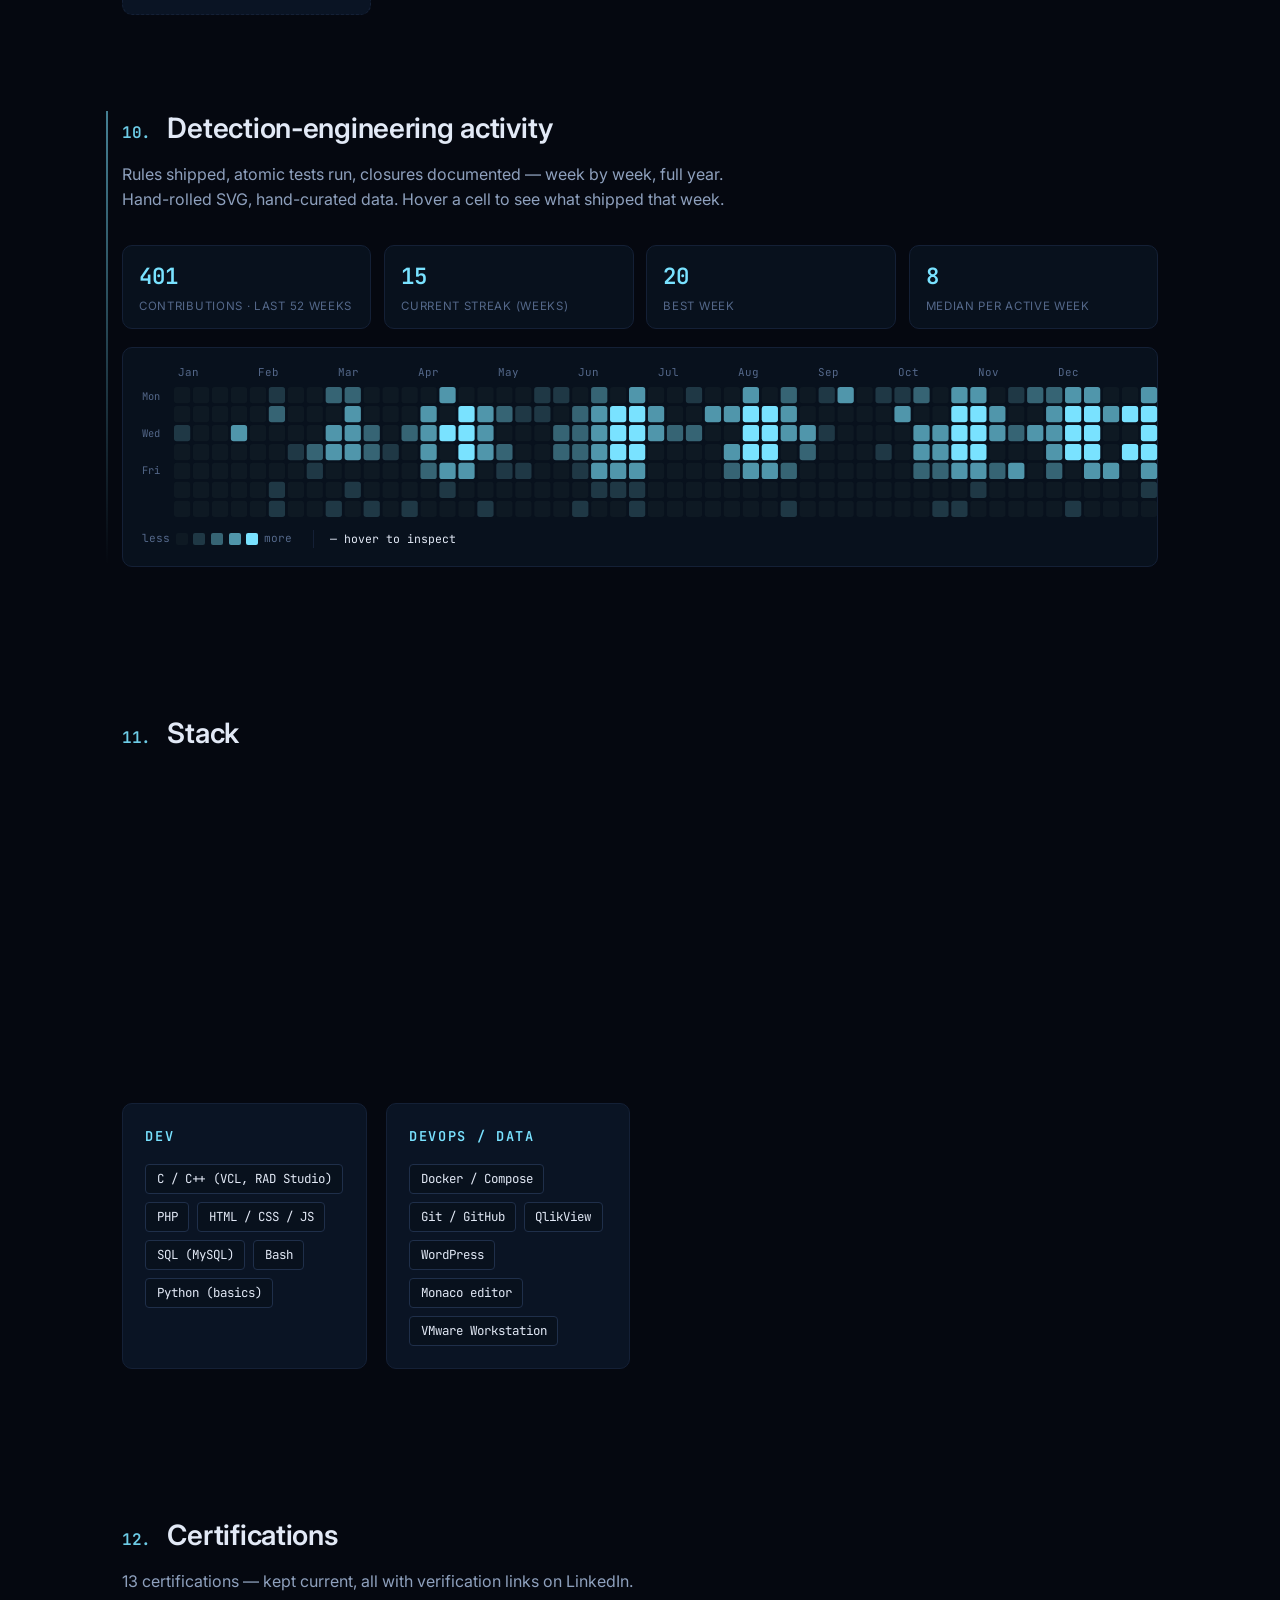
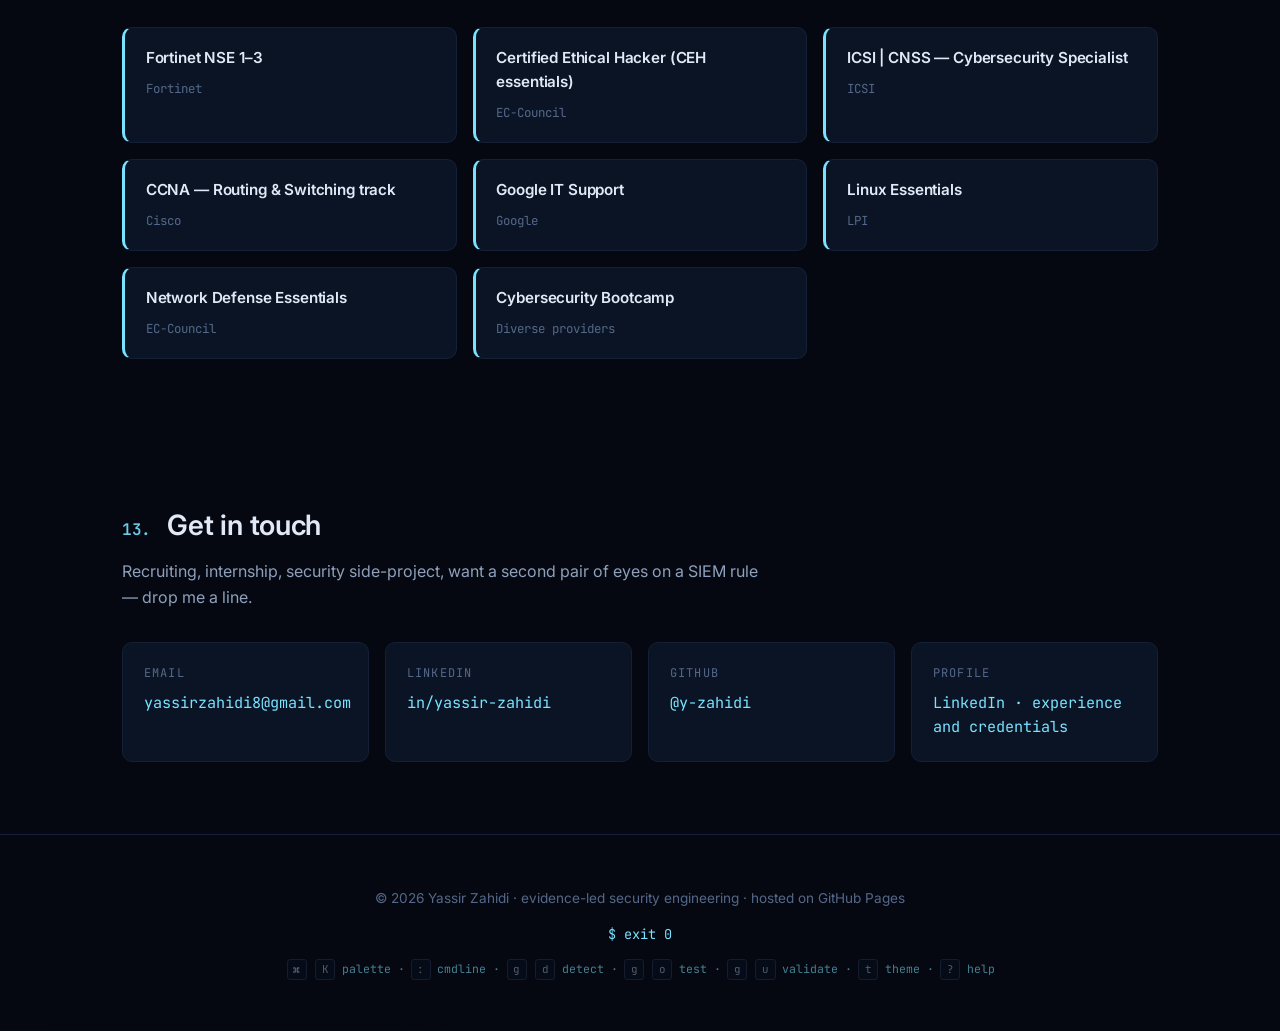
==== commit 557a61bf: "fix: replace inaccurate cv links with linkedin" ====
--- a/index.html
+++ b/index.html
@@ -158,7 +158,7 @@
         <span class="cmdk-label">search</span>
         <kbd>⌘</kbd><kbd>K</kbd>
       </button>
-      <a class="cv-btn" href="assets/cv-en.pdf" download>Download CV</a>
+      <a class="cv-btn" href="https://www.linkedin.com/in/yassir-zahidi/" target="_blank" rel="noopener">View LinkedIn</a>
     </div>
   </header>
 
@@ -822,9 +822,9 @@
           <span class="c-key">github</span>
           <span class="c-val">@y-zahidi</span>
         </a>
-        <a class="contact-card" href="assets/cv-en.pdf" download>
-          <span class="c-key">cv</span>
-          <span class="c-val">cv-en.pdf · 1 page</span>
+        <a class="contact-card" href="https://www.linkedin.com/in/yassir-zahidi/" target="_blank" rel="noopener">
+          <span class="c-key">profile</span>
+          <span class="c-val">LinkedIn · experience and credentials</span>
         </a>
       </div>
     </section>
